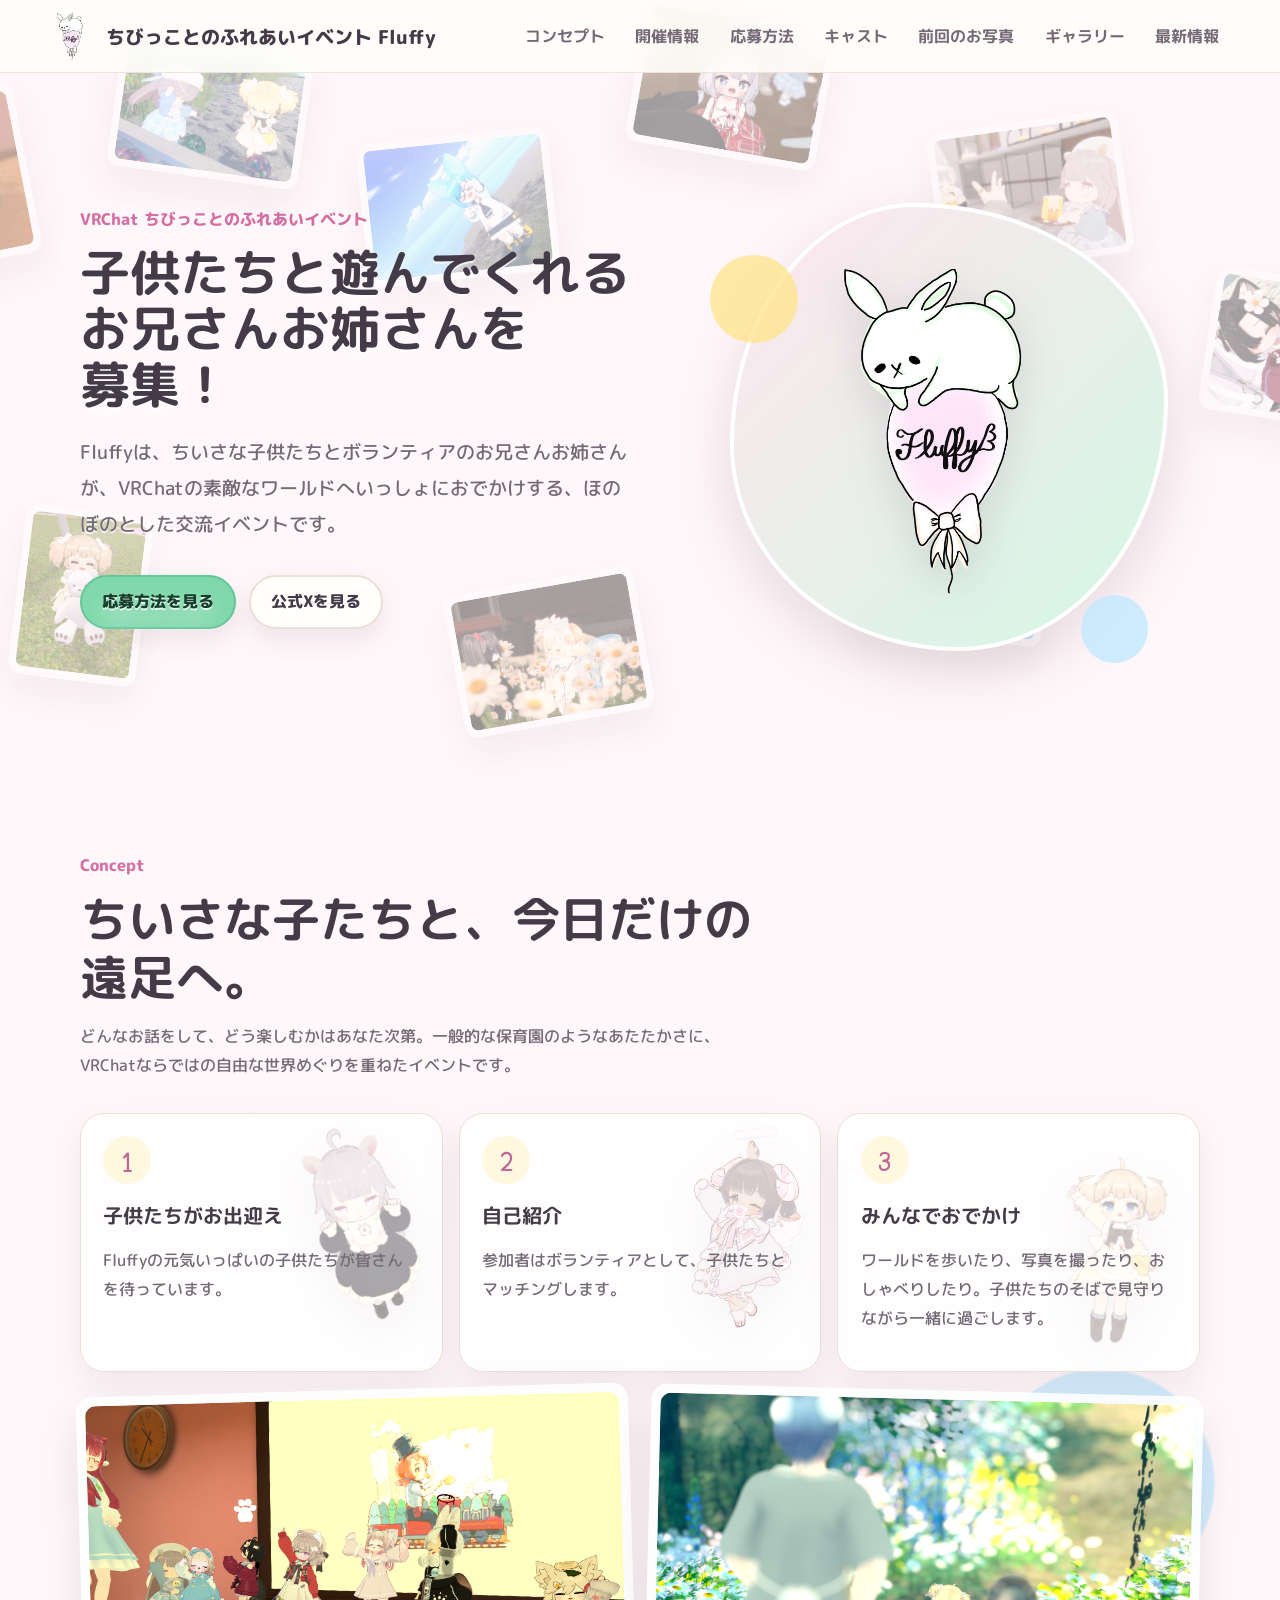
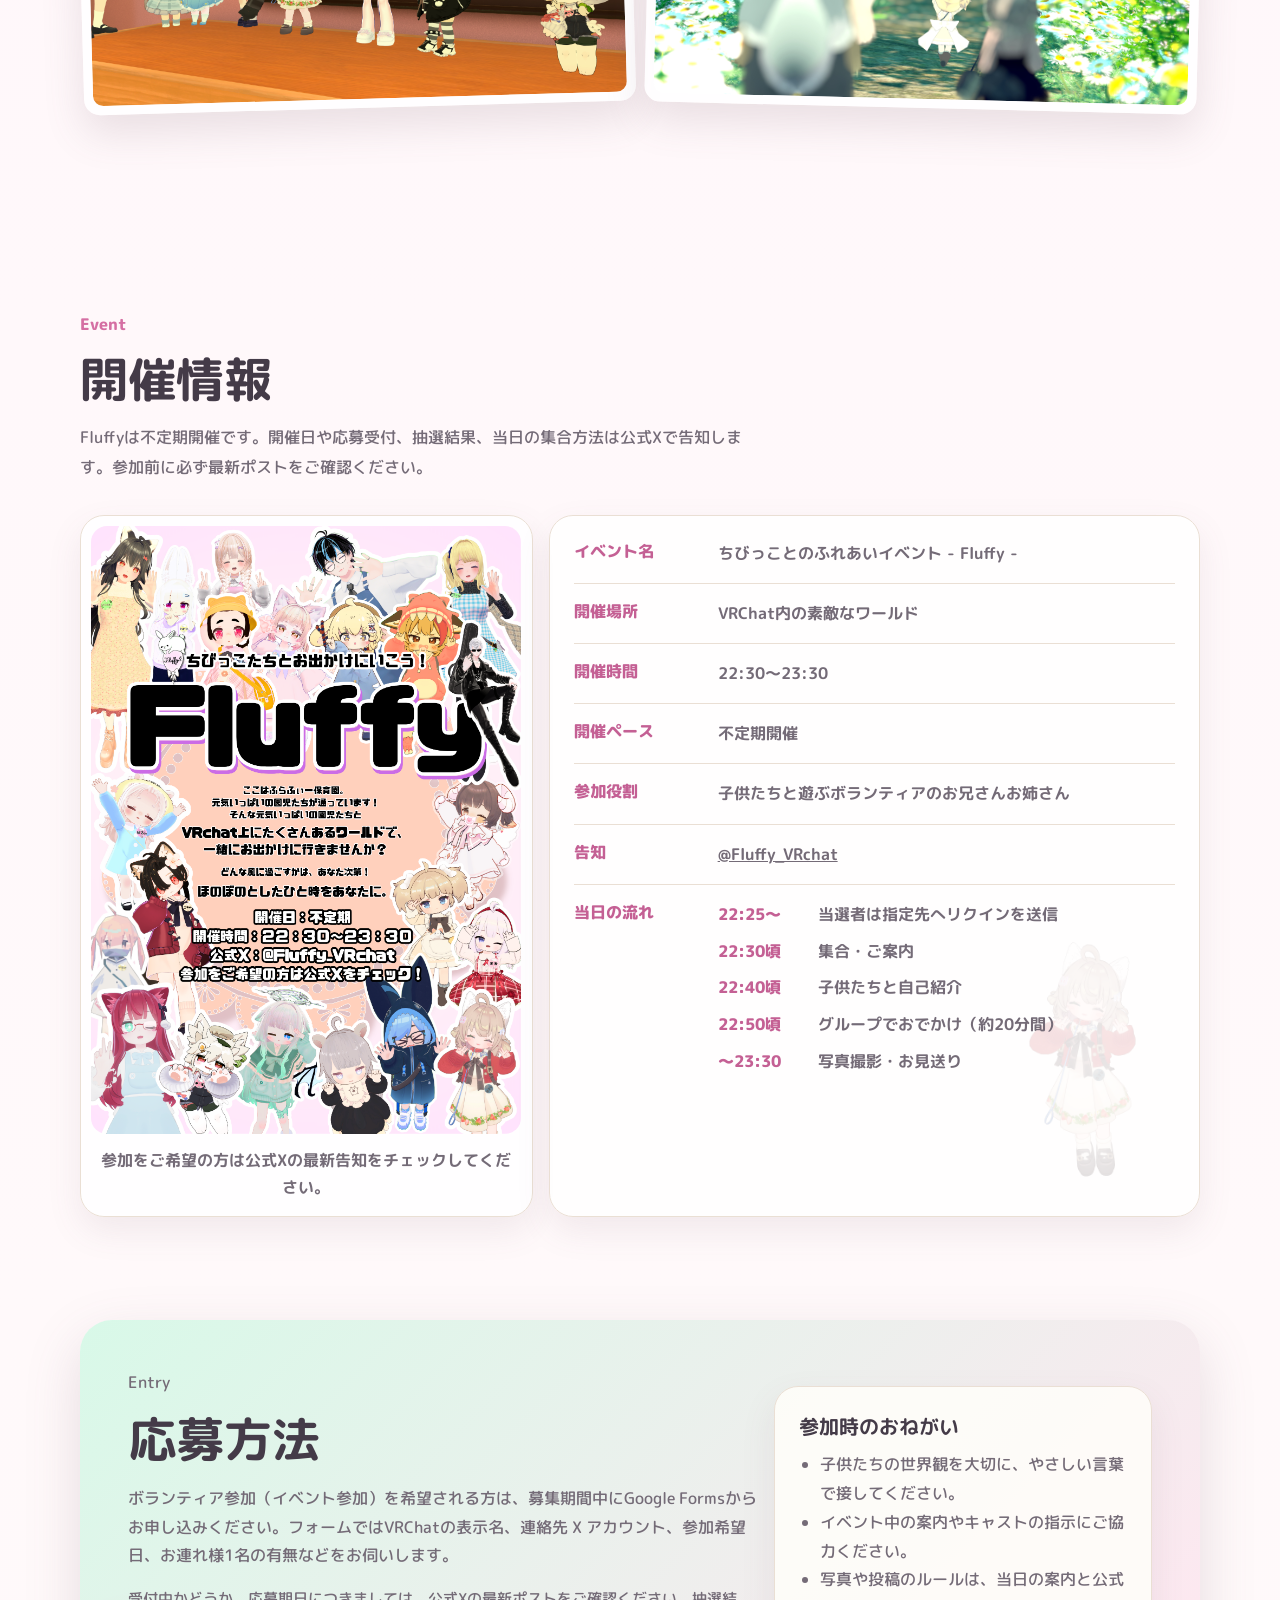
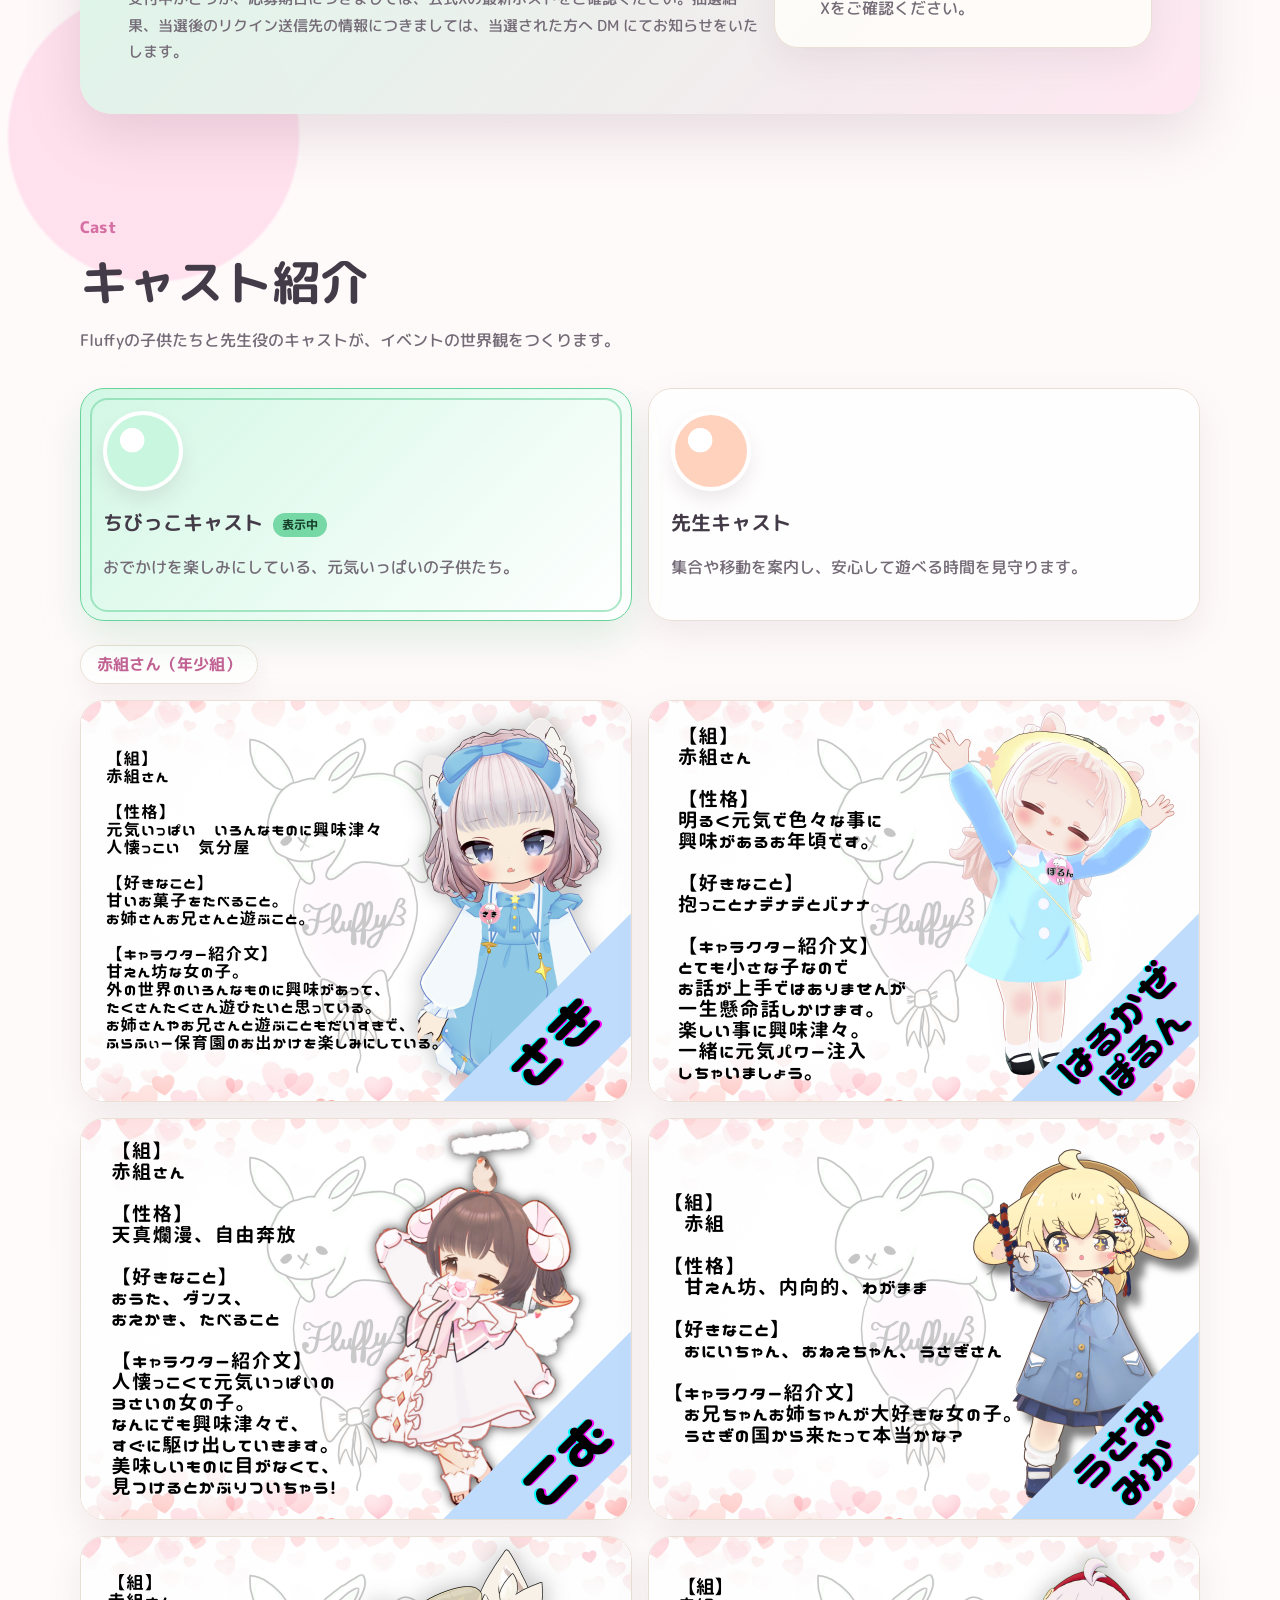
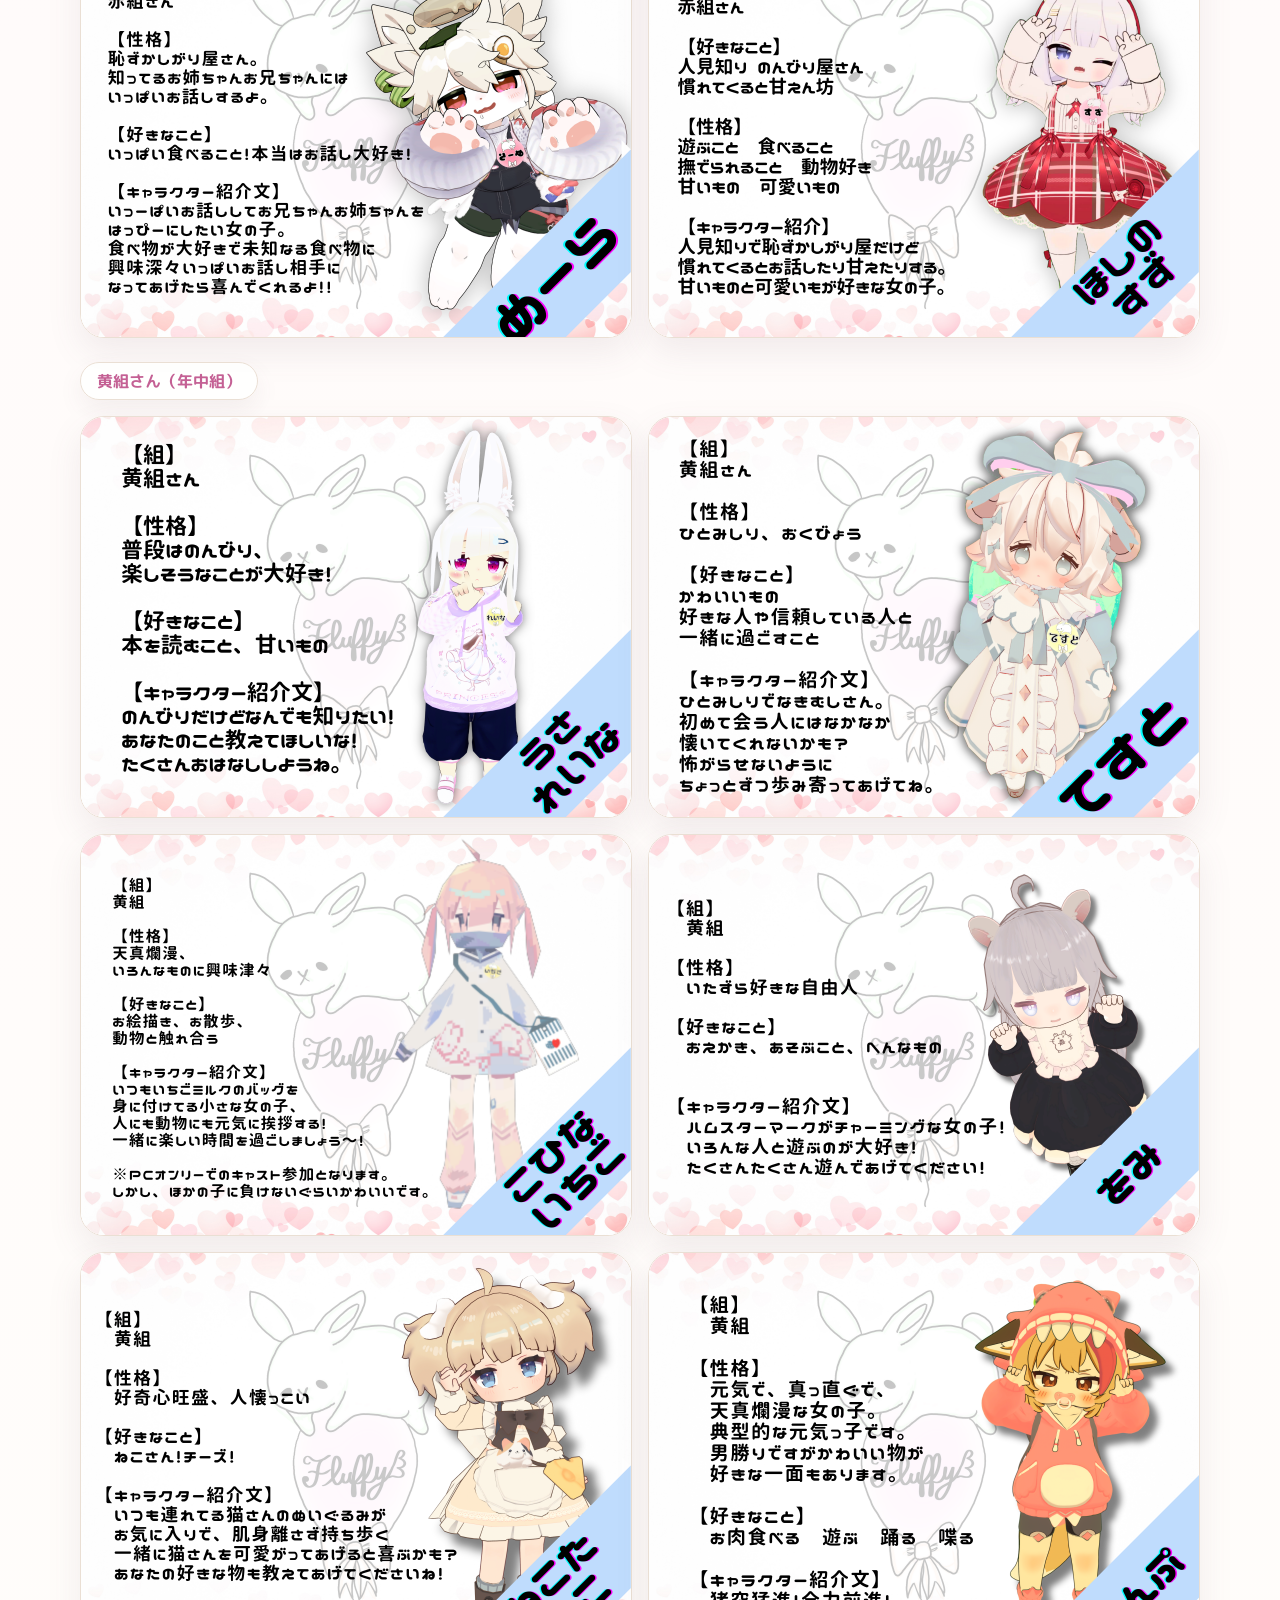
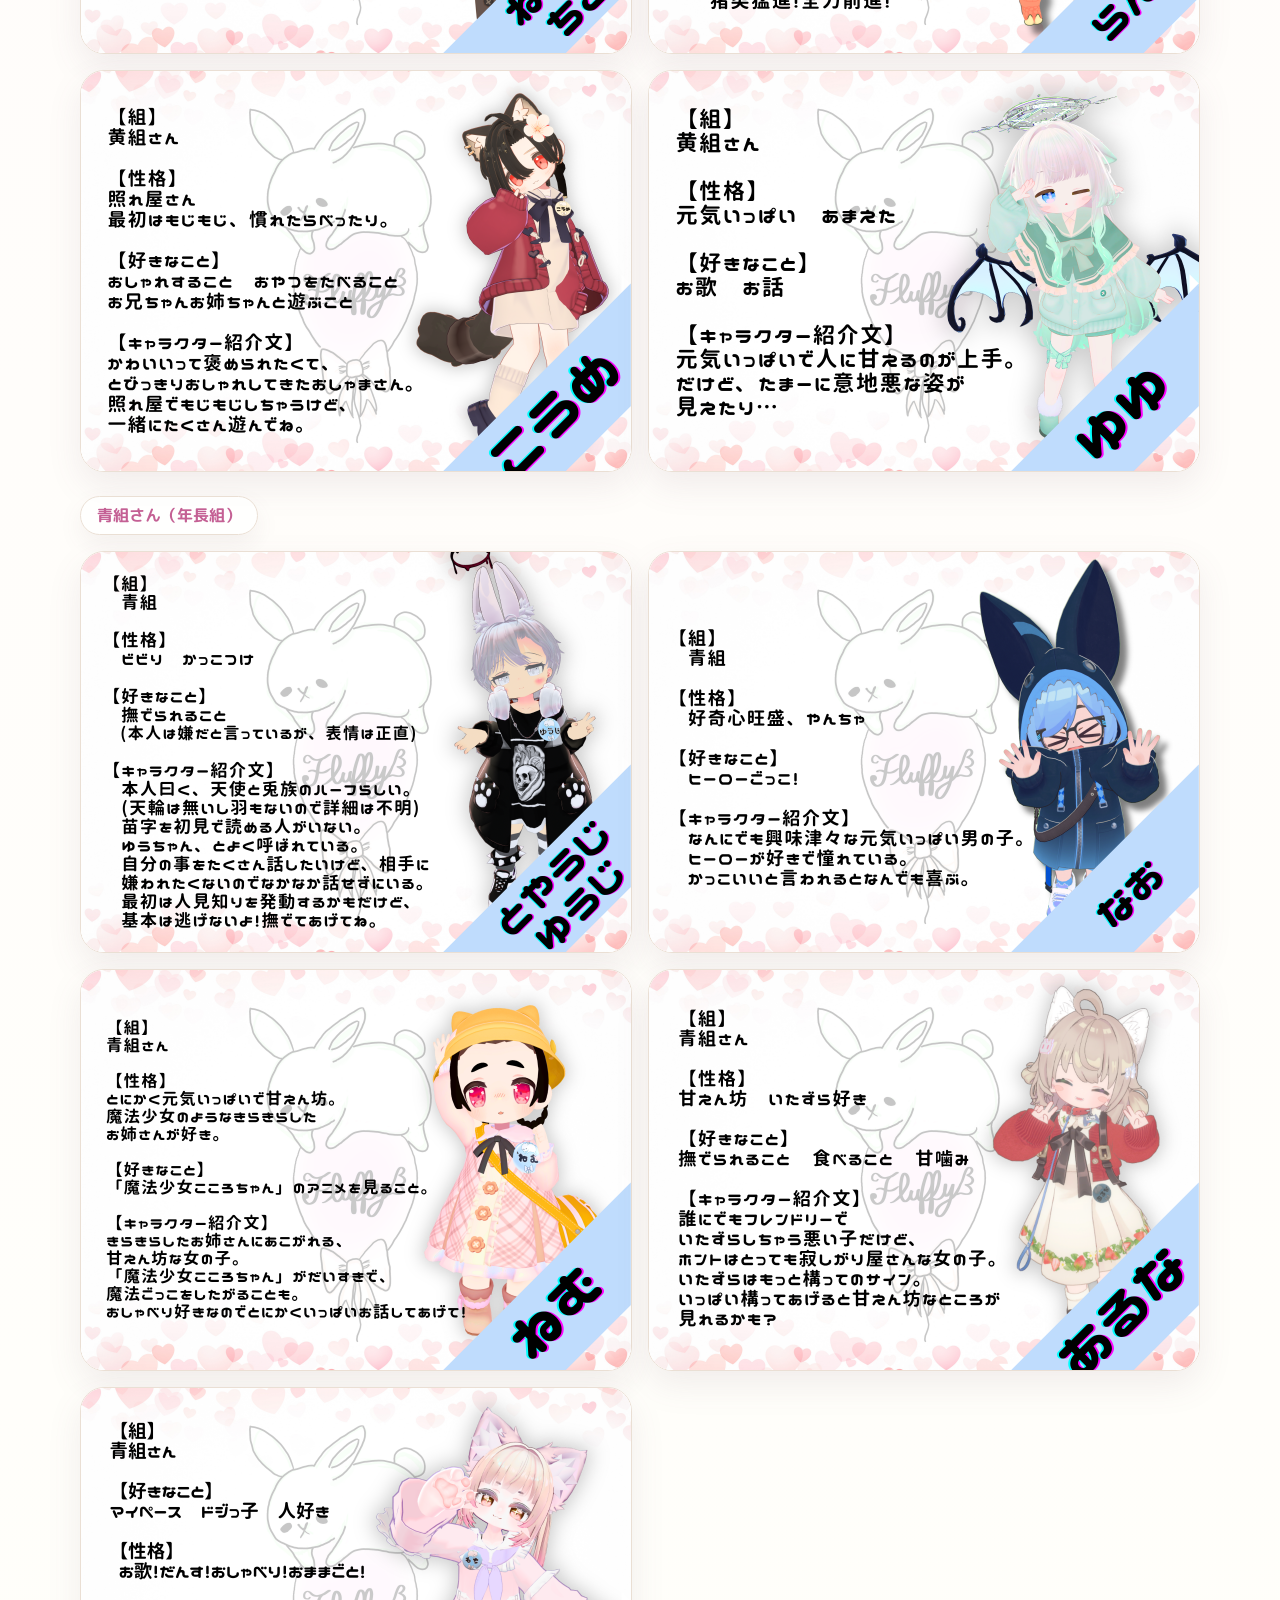
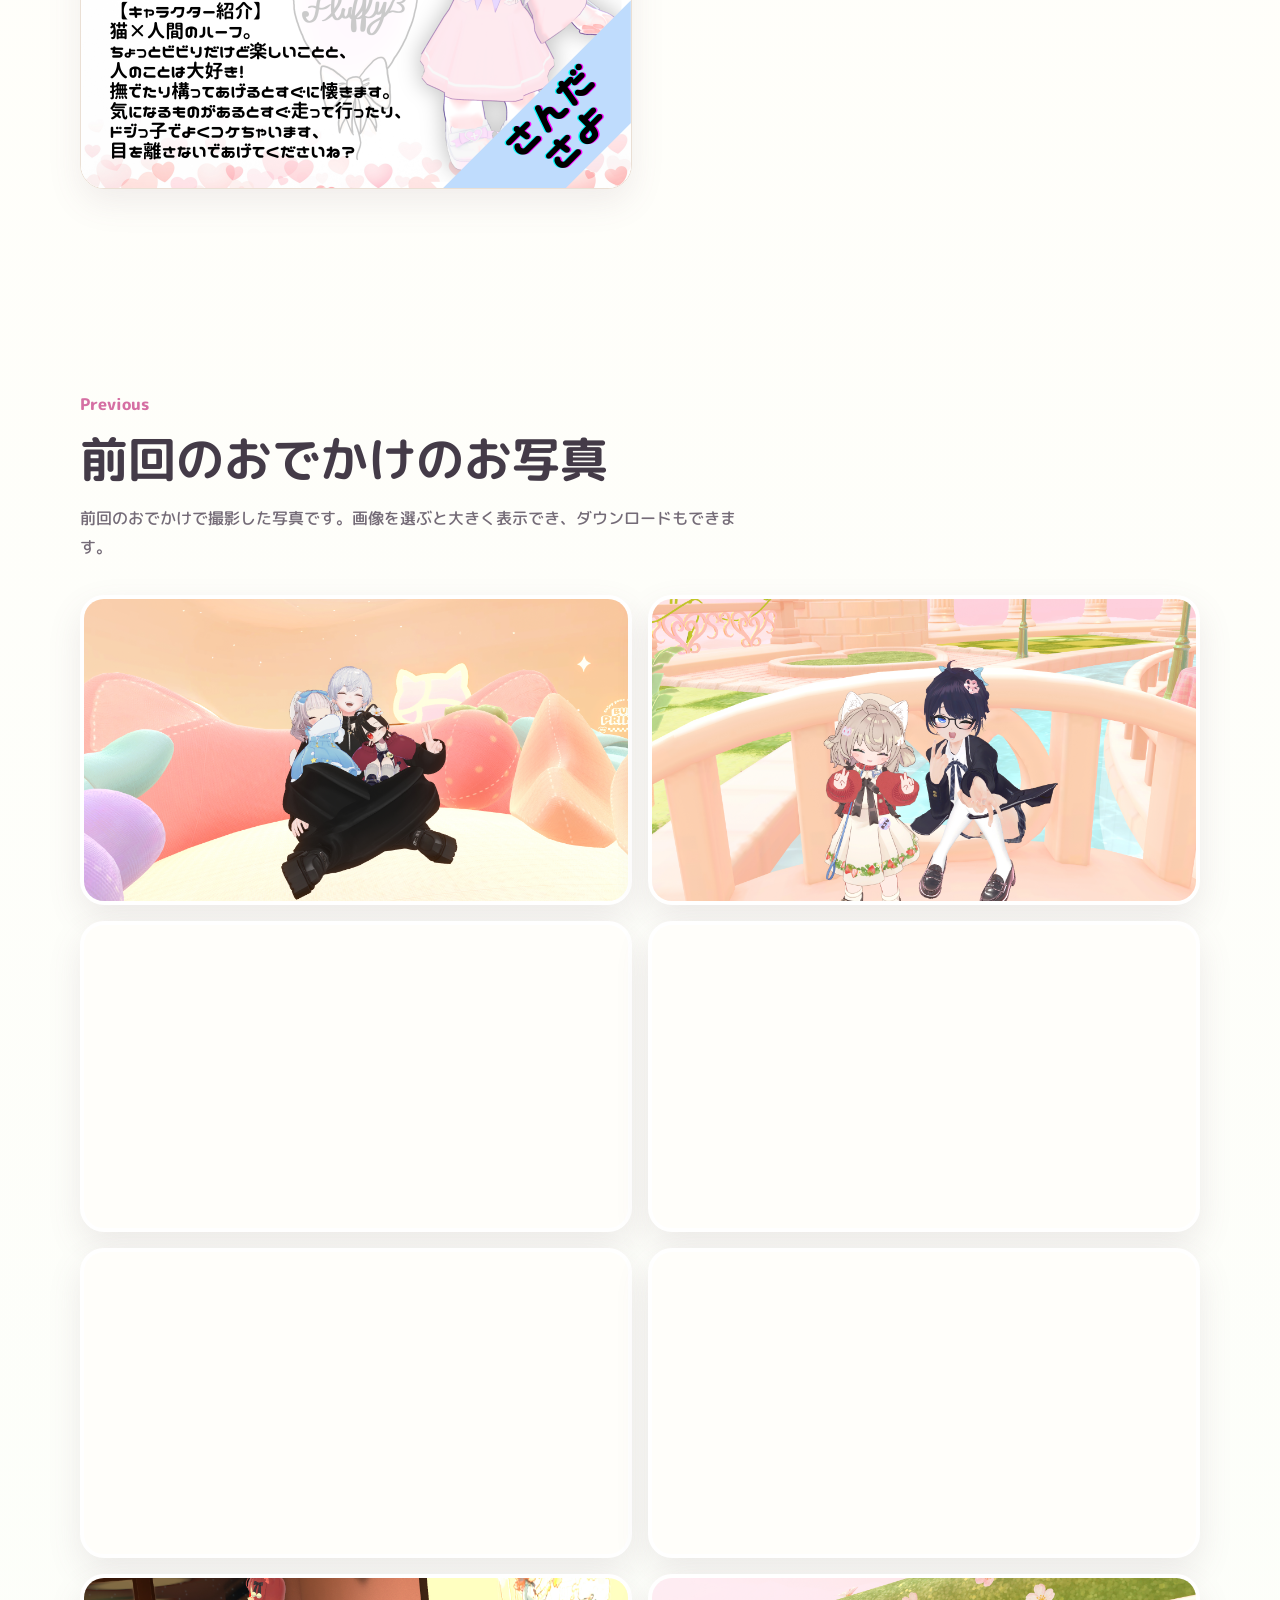
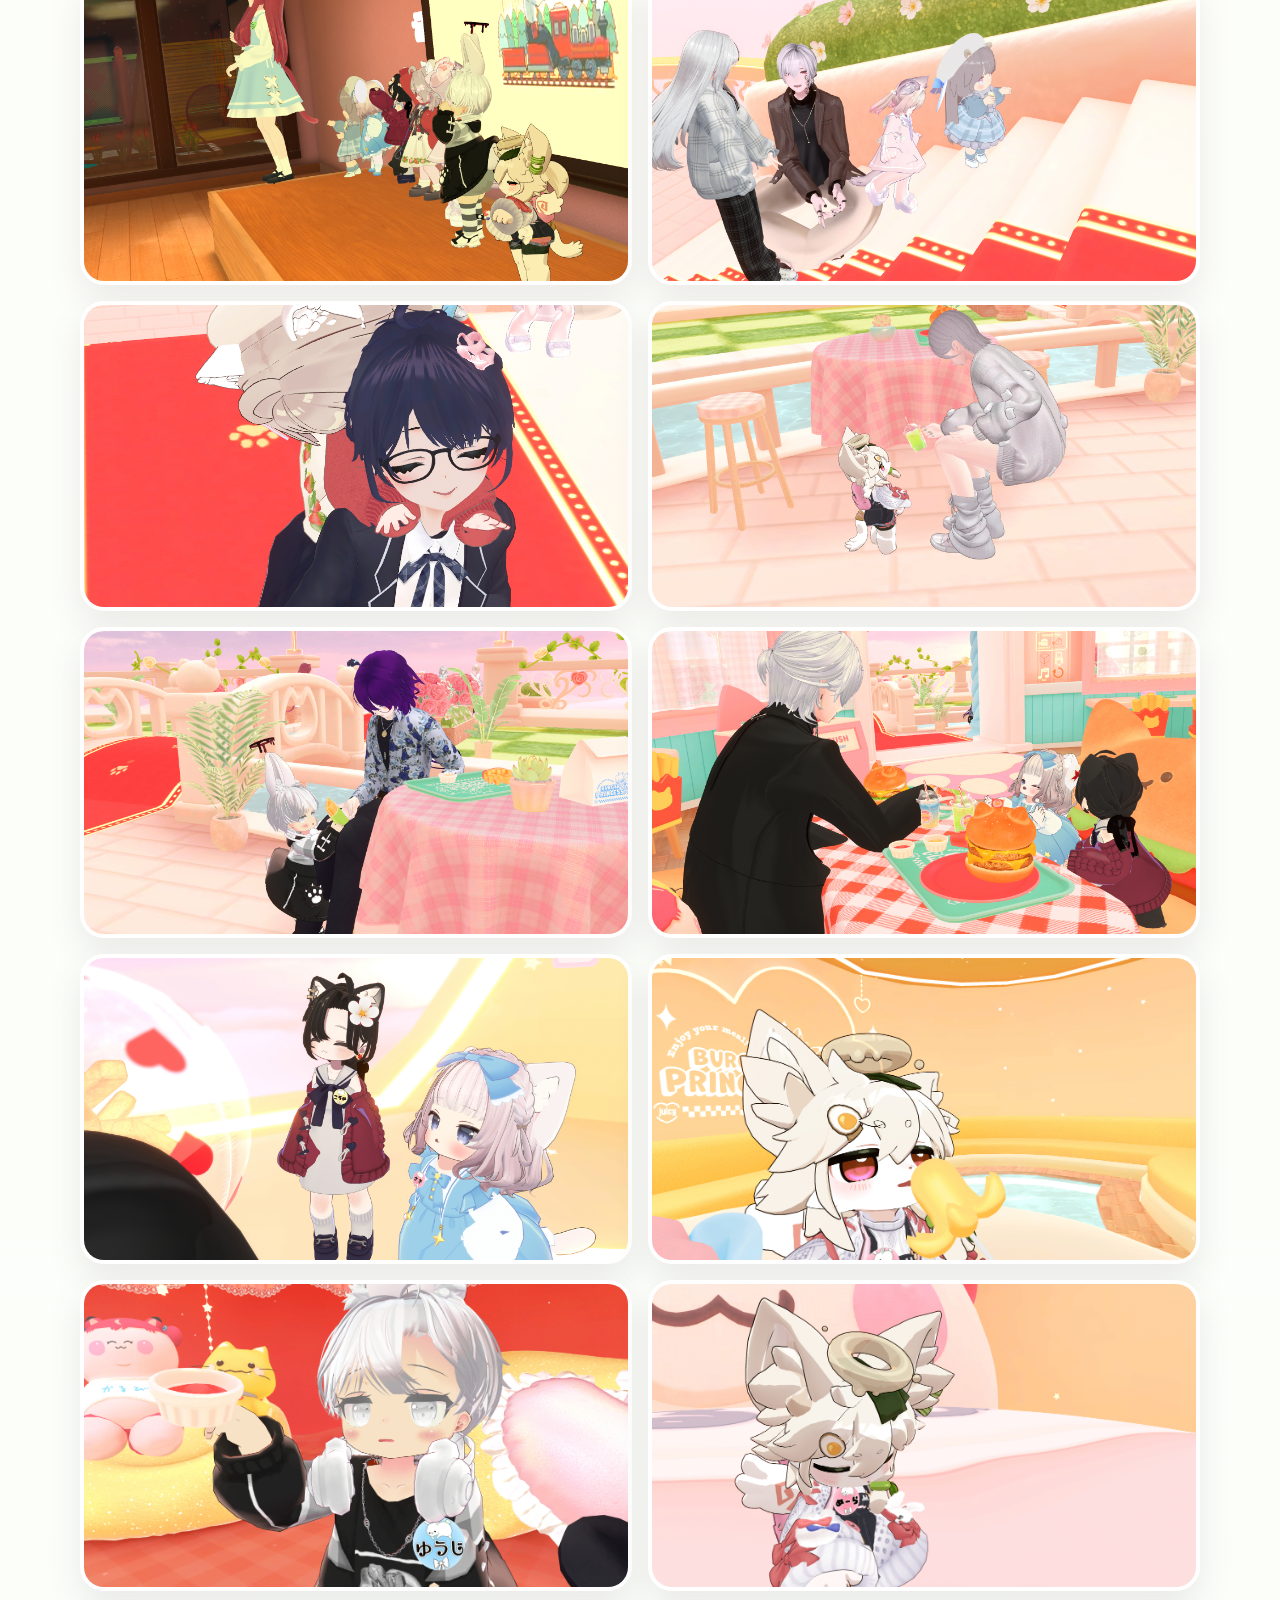
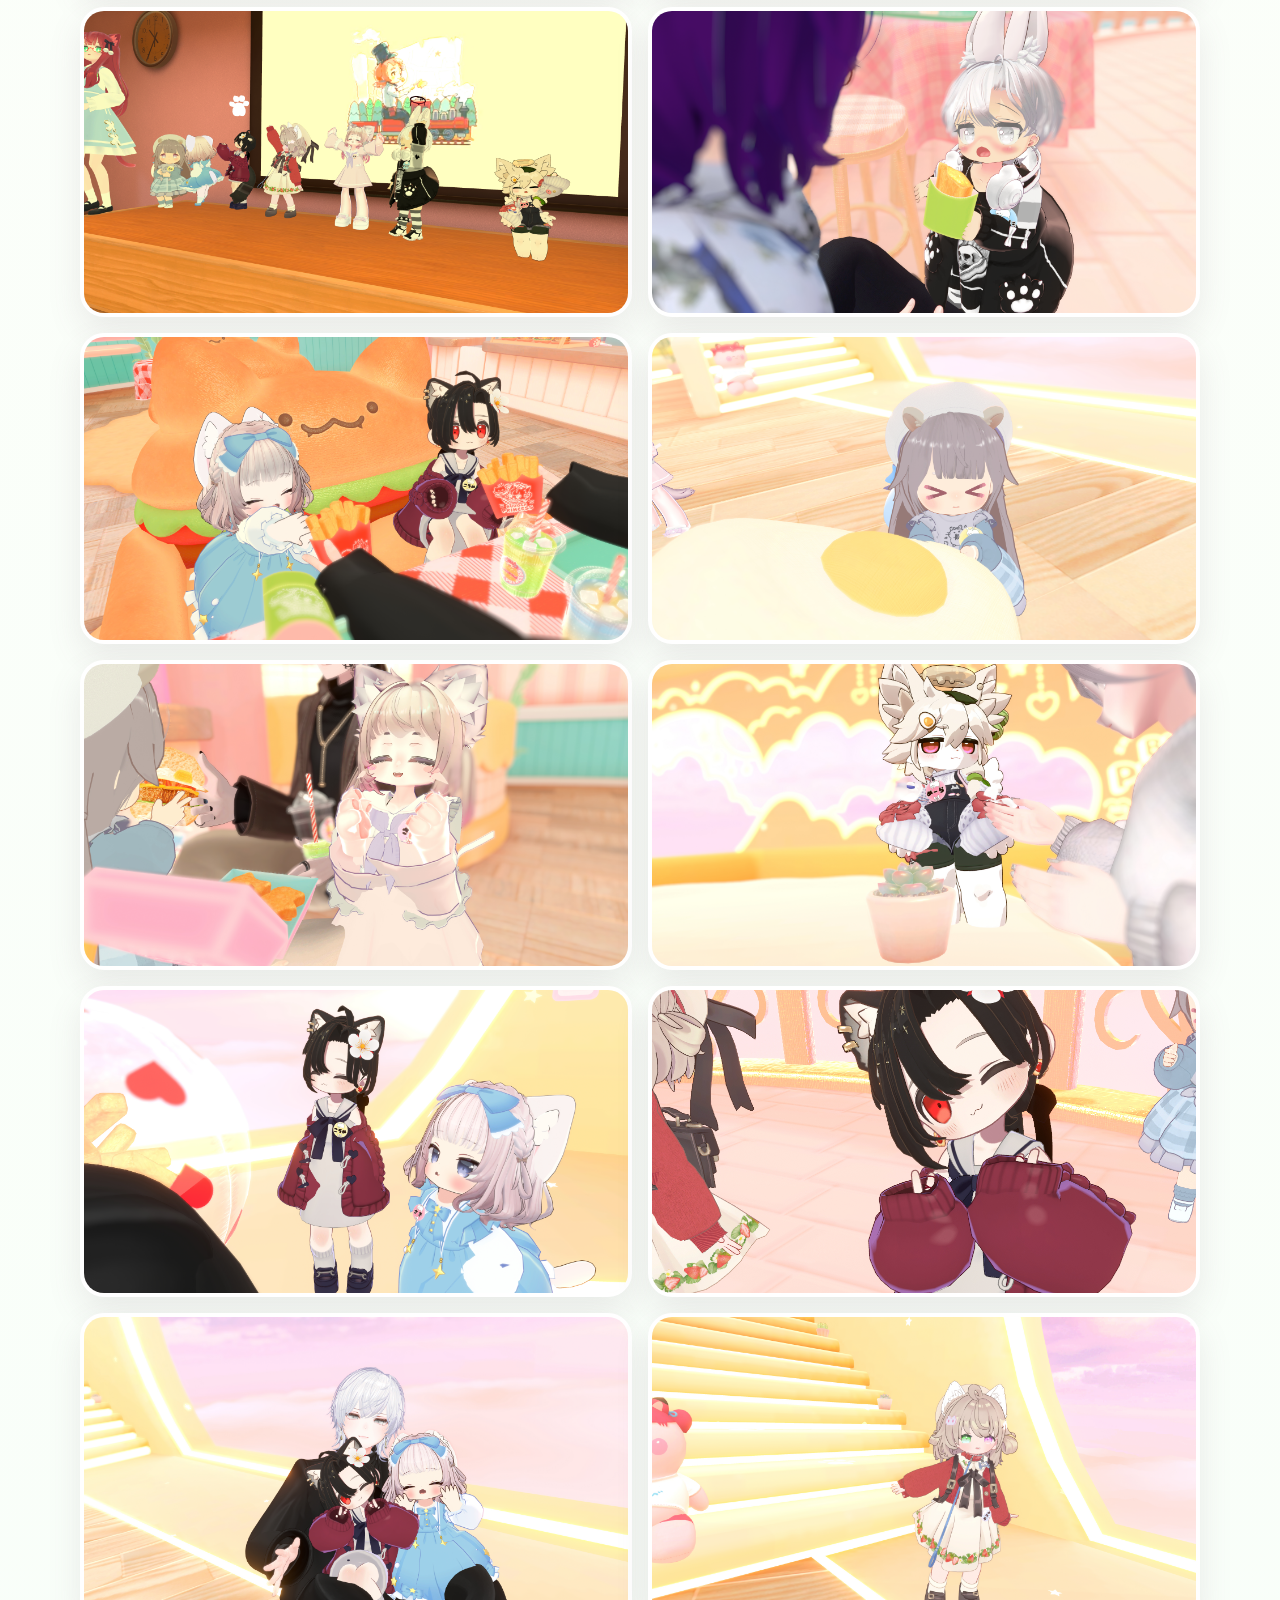
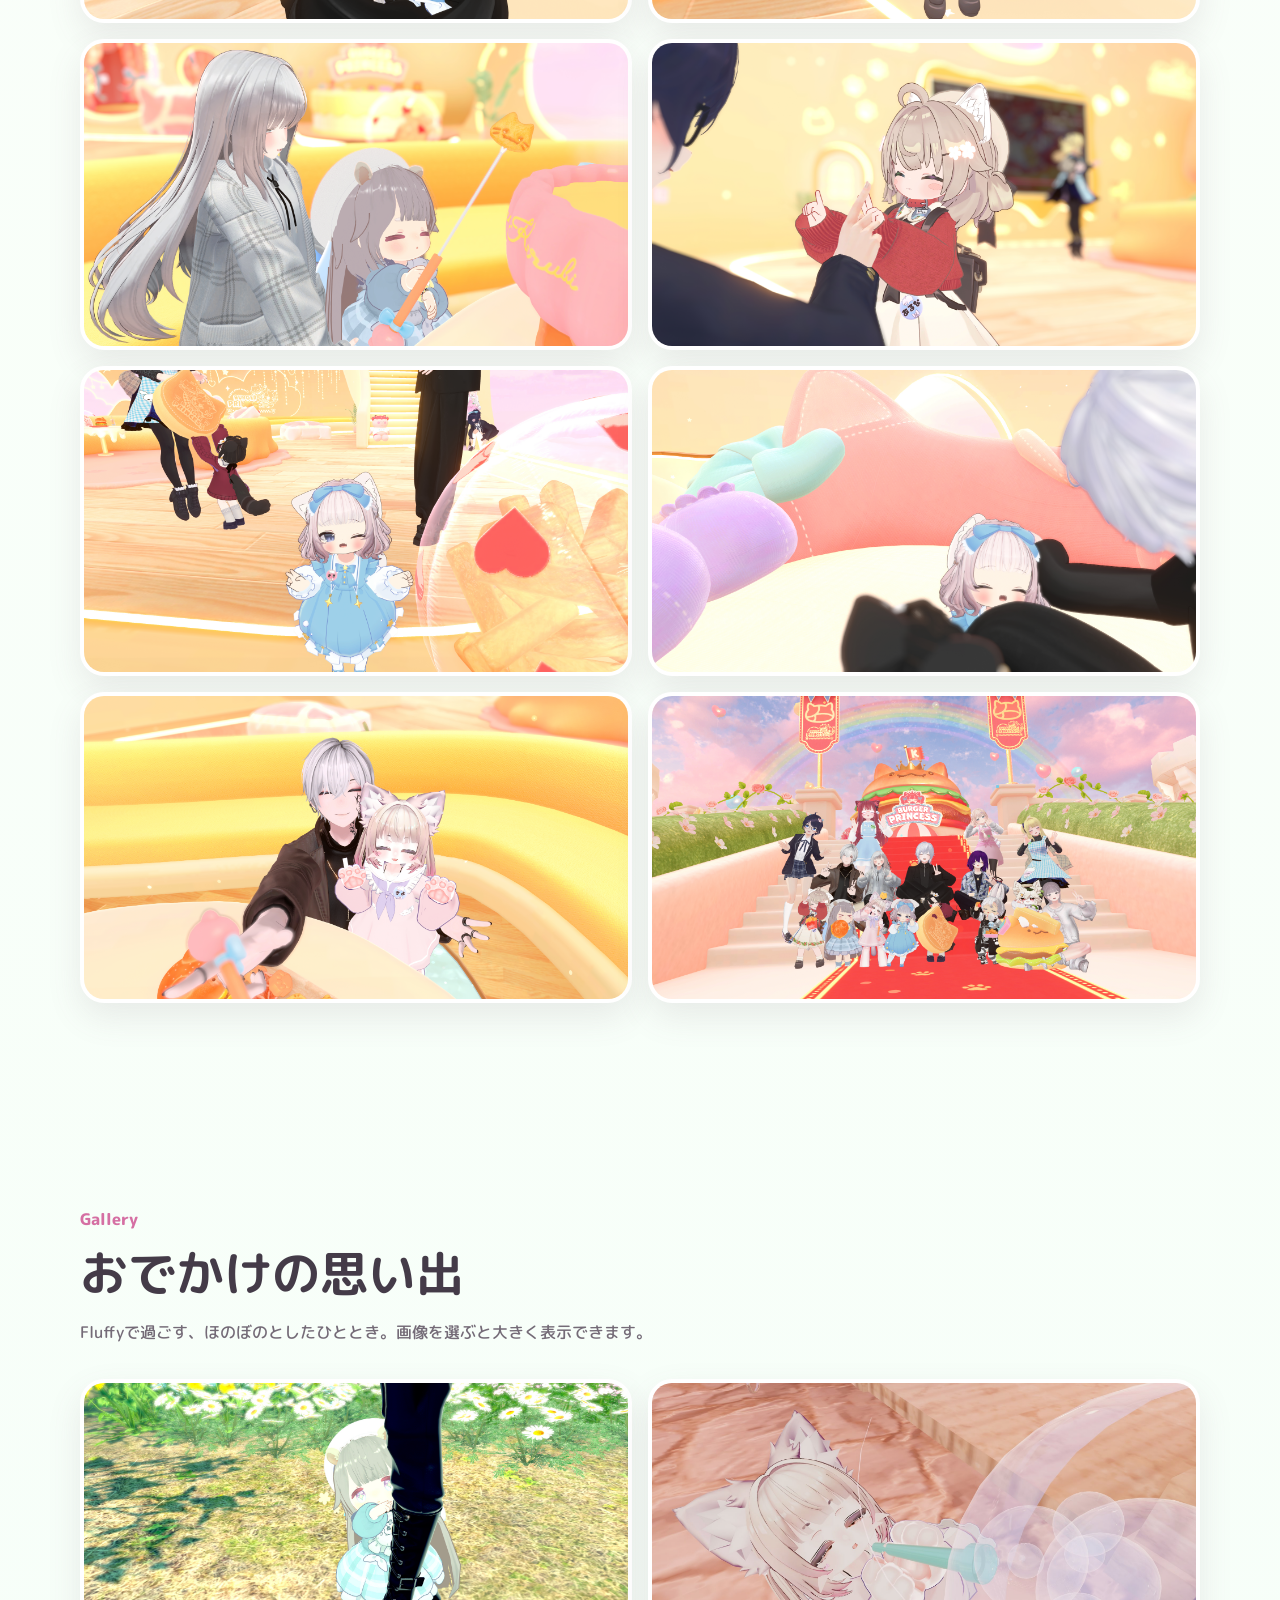
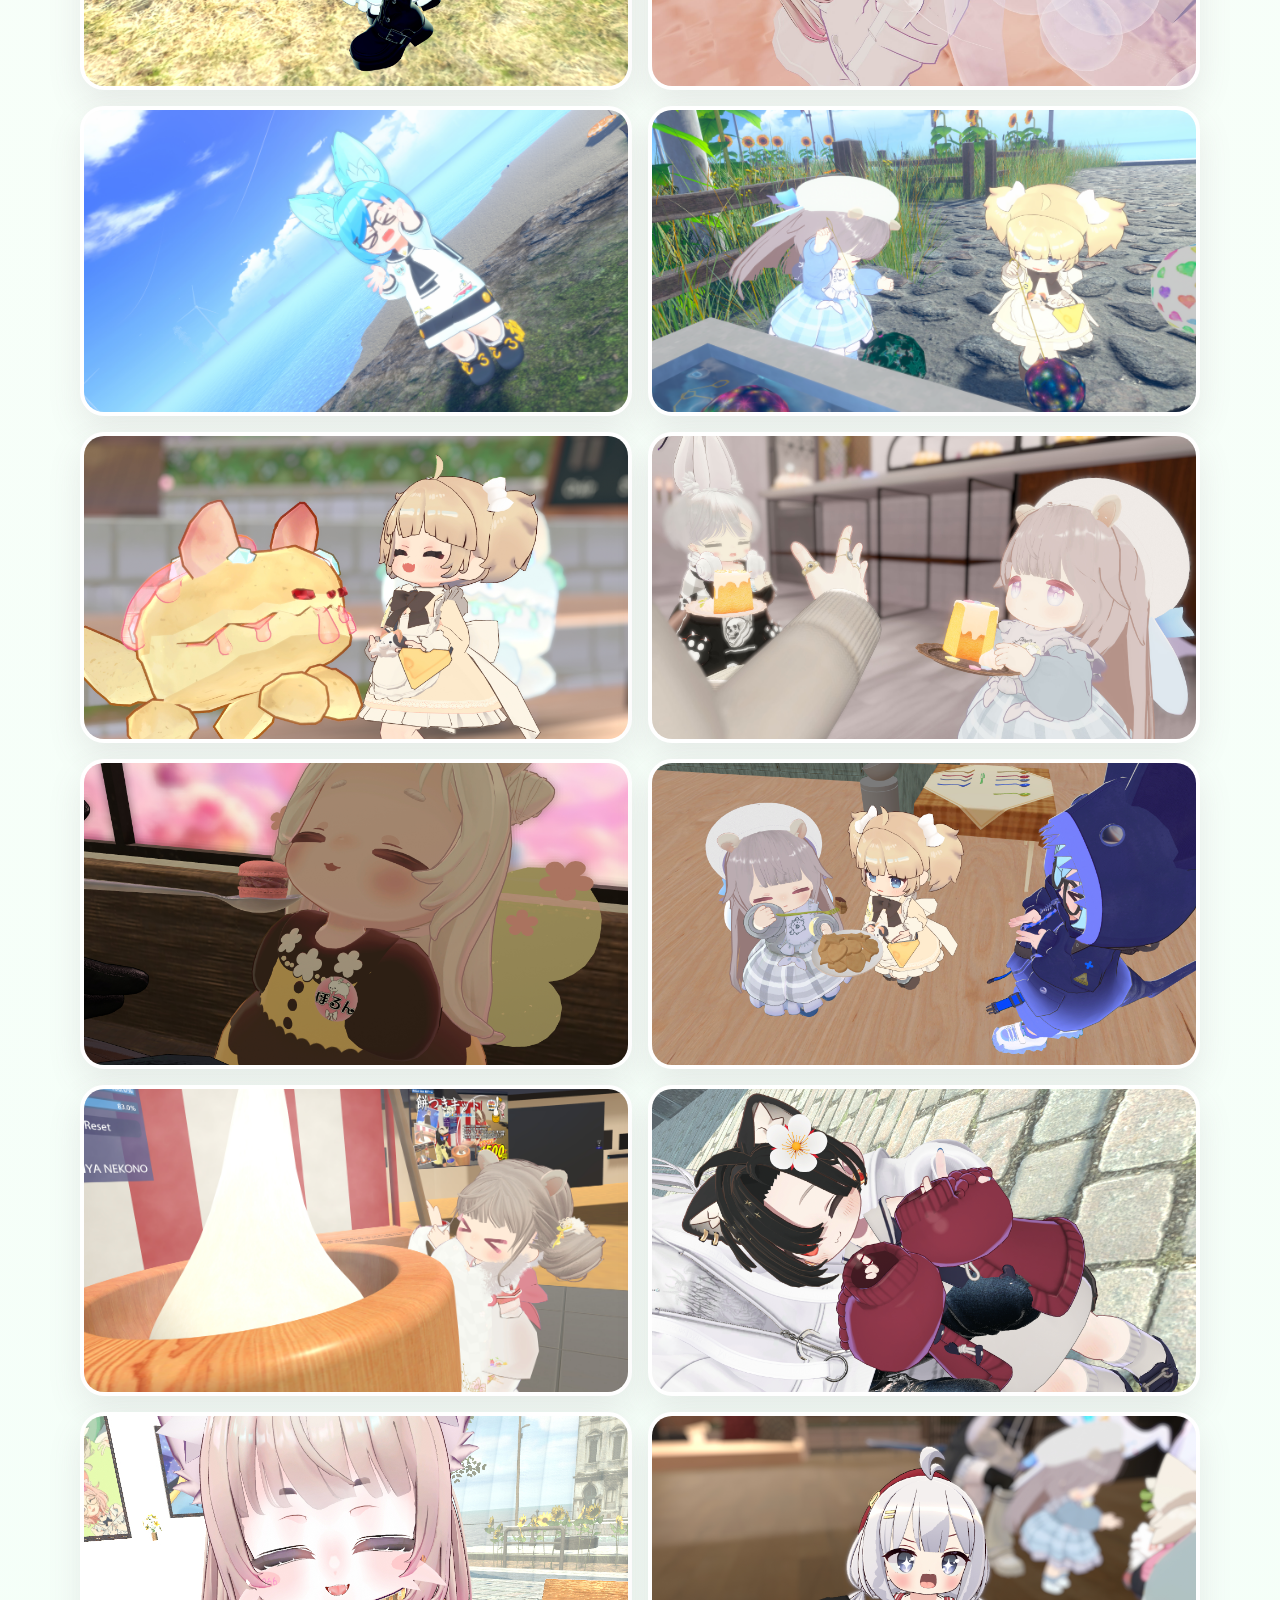
==== index.html @ 0f0763d7 "Add previous outing photo section" ====
<!doctype html>
<html lang="ja">
  <head>
    <meta charset="utf-8">
    <meta name="viewport" content="width=device-width, initial-scale=1">
    <meta name="description" content="VRChatイベント「ちびっことのふれあいイベント - Fluffy -」公式サイト。Fluffyで子供たちと遊んでくれるお兄さんお姉さんを募集しています。">
    <meta property="og:title" content="ちびっことのふれあいイベント Fluffy">
    <meta property="og:description" content="Fluffyで、子供たちと一緒におでかけを楽しむVRChatイベントです。">
    <meta property="og:type" content="website">
    <meta property="og:image" content="images/Fluffy_Logo.png">
    <title>ちびっことのふれあいイベント Fluffy</title>
    <link rel="preconnect" href="https://fonts.googleapis.com">
    <link rel="preconnect" href="https://fonts.gstatic.com" crossorigin>
    <link href="https://fonts.googleapis.com/css2?family=M+PLUS+Rounded+1c:wght@400;500;700;800&family=Yomogi&display=swap" rel="stylesheet">
    <link rel="stylesheet" href="data/styles.css?v=35">
  </head>
  <body>
    <div class="floating-bg" aria-hidden="true">
      <span></span>
      <span></span>
      <span></span>
      <span></span>
      <span></span>
      <span></span>
      <span></span>
      <span></span>
      <span></span>
      <span></span>
      <span></span>
      <span></span>
      <span></span>
      <span></span>
      <span></span>
      <span></span>
      <span></span>
      <span></span>
      <i></i>
      <i></i>
      <i></i>
      <i></i>
      <i></i>
      <i></i>
    </div>
    <header class="site-header">
      <a class="brand" href="#top" aria-label="Fluffy トップへ">
        <img src="images/Fluffy_Logo.png" alt="Fluffy ロゴ">
        <span>ちびっことのふれあいイベント Fluffy</span>
      </a>
      <button class="nav-toggle" type="button" aria-expanded="false" aria-controls="site-nav">
        <span></span>
        <span></span>
        <span></span>
      </button>
      <nav id="site-nav" class="site-nav" aria-label="サイト内メニュー">
        <a href="#concept">コンセプト</a>
        <a href="#event">開催情報</a>
        <a href="#entry">応募方法</a>
        <a href="#cast">キャスト</a>
        <a href="#previous">前回のお写真</a>
        <a href="#gallery">ギャラリー</a>
        <a href="#news">最新情報</a>
      </nav>
    </header>

    <main id="top">
      <section class="hero">
        <div class="hero-photo-scatter" aria-hidden="true"></div>
        <div class="hero-copy">
          <p class="eyebrow">VRChat ちびっことのふれあいイベント</p>
          <h1>
            <span>子供たちと遊んでくれる</span>
            <span>お兄さんお姉さんを</span>
            <span>募集！</span>
          </h1>
          <p class="lead">Fluffyは、ちいさな子供たちとボランティアのお兄さんお姉さんが、VRChatの素敵なワールドへいっしょにおでかけする、ほのぼのとした交流イベントです。</p>
          <div class="hero-actions">
            <a class="button primary" href="#entry">応募方法を見る</a>
            <a class="button secondary" href="https://x.com/Fluffy_VRchat" target="_blank" rel="noopener">公式Xを見る</a>
          </div>
        </div>
        <div class="hero-visual" aria-label="Fluffyのイメージ">
          <div class="logo-stage">
            <img src="images/Fluffy_Logo.png" alt="Fluffy">
          </div>
        </div>
      </section>

      <section id="concept" class="section concept-section">
        <div class="section-heading">
          <p class="eyebrow">Concept</p>
          <h2>ちいさな子たちと、今日だけの遠足へ。</h2>
          <p>どんなお話をして、どう楽しむかはあなた次第。一般的な保育園のようなあたたかさに、VRChatならではの自由な世界めぐりを重ねたイベントです。</p>
        </div>
        <div class="concept-grid">
          <article>
            <img class="concept-card-splash concept-card-splash-left" src="images/misc/omi.png" alt="" loading="lazy">
            <span class="icon">1</span>
            <h3>子供たちがお出迎え</h3>
            <p>Fluffyの元気いっぱいの子供たちが皆さんを待っています。</p>
          </article>
          <article>
            <img class="concept-card-splash concept-card-splash-center" src="images/misc/komu.png" alt="" loading="lazy">
            <span class="icon">2</span>
            <h3>自己紹介</h3>
            <p>参加者はボランティアとして、子供たちとマッチングします。</p>
          </article>
          <article>
            <img class="concept-card-splash concept-card-splash-right" src="images/misc/chico.png" alt="" loading="lazy">
            <span class="icon">3</span>
            <h3>みんなでおでかけ</h3>
            <p>ワールドを歩いたり、写真を撮ったり、おしゃべりしたり。子供たちのそばで見守りながら一緒に過ごします。</p>
          </article>
        </div>
        <div class="concept-photo-grid">
          <figure class="concept-photo concept-photo-welcome">
            <img src="images/misc/odemukae.jpg" alt="子供たちがお出迎えしているイメージ" loading="lazy">
          </figure>
          <figure class="concept-photo concept-photo-outing">
            <img src="images/misc/odekake2.jpg" alt="みんなでおでかけしているイメージ" loading="lazy">
          </figure>
        </div>
      </section>

      <section id="event" class="section event-section">
        <div class="section-heading">
          <p class="eyebrow">Event</p>
          <h2>開催情報</h2>
          <p>Fluffyは不定期開催です。開催日や応募受付、抽選結果、当日の集合方法は公式Xで告知します。参加前に必ず最新ポストをご確認ください。</p>
        </div>
        <div class="event-layout">
          <figure class="event-poster">
            <img src="images/Fluffy_Poster.png" alt="ちびっこたちとお出かけにいこう！Fluffy イベント紹介ポスター" loading="lazy">
            <figcaption>参加をご希望の方は公式Xの最新告知をチェックしてください。</figcaption>
          </figure>
          <div class="info-panel">
            <dl>
              <div>
                <dt>イベント名</dt>
                <dd>ちびっことのふれあいイベント - Fluffy -</dd>
              </div>
              <div>
                <dt>開催場所</dt>
                <dd>VRChat内の素敵なワールド</dd>
              </div>
              <div>
                <dt>開催時間</dt>
                <dd>22:30〜23:30</dd>
              </div>
              <div>
                <dt>開催ペース</dt>
                <dd>不定期開催</dd>
              </div>
              <div>
                <dt>参加役割</dt>
                <dd>子供たちと遊ぶボランティアのお兄さんお姉さん</dd>
              </div>
              <div>
                <dt>告知</dt>
                <dd><a href="https://x.com/Fluffy_VRchat" target="_blank" rel="noopener">@Fluffy_VRchat</a></dd>
              </div>
              <div class="event-flow-item">
                <dt>当日の流れ</dt>
                <dd>
                  <ol class="event-flow-list">
                    <li><span>22:25～</span>当選者は指定先へリクインを送信</li>
                    <li><span>22:30頃</span>集合・ご案内</li>
                    <li><span>22:40頃</span>子供たちと自己紹介</li>
                    <li><span>22:50頃</span>グループでおでかけ（約20分間）</li>
                    <li><span>～23:30</span>写真撮影・お見送り</li>
                  </ol>
                </dd>
              </div>
            </dl>
          </div>
          <img class="event-character" src="images/misc/sakuya.png" alt="" loading="lazy">
        </div>
      </section>

      <section id="entry" class="section entry-section">
        <div class="entry-copy">
          <p class="eyebrow">Entry</p>
          <h2>応募方法</h2>
          <p>ボランティア参加（イベント参加）を希望される方は、募集期間中にGoogle Formsからお申し込みください。フォームではVRChatの表示名、連絡先 X アカウント、参加希望日、お連れ様1名の有無などをお伺いします。</p>
          <p class="form-note">受付中かどうか、応募期日につきましては、公式Xの最新ポストをご確認ください。抽選結果、当選後のリクイン送信先の情報につきましては、当選された方へ DM にてお知らせをいたします。</p>
        </div>
        <div class="promise-list">
          <h3>参加時のおねがい</h3>
          <ul>
            <li>子供たちの世界観を大切に、やさしい言葉で接してください。</li>
            <li>イベント中の案内やキャストの指示にご協力ください。</li>
            <li>写真や投稿のルールは、当日の案内と公式Xをご確認ください。</li>
          </ul>
        </div>
      </section>

      <section id="cast" class="section cast-section">
        <div class="section-heading">
          <p class="eyebrow">Cast</p>
          <h2>キャスト紹介</h2>
          <p>Fluffyの子供たちと先生役のキャストが、イベントの世界観をつくります。</p>
        </div>
        <div class="cast-grid" role="tablist" aria-label="キャスト種別">
          <button class="cast-switch-card is-active" type="button" role="tab" aria-selected="true" aria-controls="child-cast-panel" data-cast-panel="child">
            <div class="avatar avatar-mint"></div>
            <h3>ちびっこキャスト</h3>
            <p>おでかけを楽しみにしている、元気いっぱいの子供たち。</p>
          </button>
          <button class="cast-switch-card" type="button" role="tab" aria-selected="false" aria-controls="teacher-cast-panel" data-cast-panel="teacher">
            <div class="avatar avatar-peach"></div>
            <h3>先生キャスト</h3>
            <p>集合や移動を案内し、安心して遊べる時間を見守ります。</p>
          </button>
        </div>
        <div class="cast-panel is-active" id="child-cast-panel" role="tabpanel">
          <div class="cast-generation">
            <h3>赤組さん（年少組）</h3>
            <div class="cast-profile-grid" aria-label="赤組さん（年少組）ちびっこキャスト一覧">
              <figure class="cast-profile-card">
                <img src="images/cast/11_1_さき.png" alt="さきのキャラクター紹介" loading="lazy">
                <figcaption>さき</figcaption>
              </figure>
              <figure class="cast-profile-card">
                <img src="images/cast/12_1_はるかぜぽるん.png" alt="はるかぜぽるんのキャラクター紹介" loading="lazy">
                <figcaption>はるかぜぽるん</figcaption>
              </figure>
              <figure class="cast-profile-card">
                <img src="images/cast/14_1_こむ.png" alt="こむのキャラクター紹介" loading="lazy">
                <figcaption>こむ</figcaption>
              </figure>
              <figure class="cast-profile-card">
                <img src="images/cast/24_1_うさみみか.png" alt="うさみみかのキャラクター紹介" loading="lazy">
                <figcaption>うさみみか</figcaption>
              </figure>
              <figure class="cast-profile-card">
                <img src="images/cast/33_1_めーら.png" alt="めーらのキャラクター紹介" loading="lazy">
                <figcaption>めーら</figcaption>
              </figure>
              <figure class="cast-profile-card">
                <img src="images/cast/36_1_ほしのすず.png" alt="ほしのすずのキャラクター紹介" loading="lazy">
                <figcaption>ほしのすず</figcaption>
              </figure>
            </div>
          </div>
          <div class="cast-generation">
            <h3>黄組さん（年中組）</h3>
            <div class="cast-profile-grid" aria-label="黄組さん（年中組）ちびっこキャスト一覧">
              <figure class="cast-profile-card">
                <img src="images/cast/13_2_うされいな.png" alt="うされいなのキャラクター紹介" loading="lazy">
                <figcaption>うされいな</figcaption>
              </figure>
              <figure class="cast-profile-card">
                <img src="images/cast/16_2_てすと.png" alt="てすとのキャラクター紹介" loading="lazy">
                <figcaption>てすと</figcaption>
              </figure>
              <figure class="cast-profile-card">
                <img src="images/cast/17_2_こひないちご.png" alt="こひないちごのキャラクター紹介" loading="lazy">
                <figcaption>こひないちご</figcaption>
              </figure>
              <figure class="cast-profile-card">
                <img src="images/cast/18_2_をみ.png" alt="をみのキャラクター紹介" loading="lazy">
                <figcaption>をみ</figcaption>
              </figure>
              <figure class="cast-profile-card">
                <img src="images/cast/21_2_ねこたちこ.png" alt="ねこたちこのキャラクター紹介" loading="lazy">
                <figcaption>ねこたちこ</figcaption>
              </figure>
              <figure class="cast-profile-card">
                <img src="images/cast/22_2_らんぷ.png" alt="らんぷのキャラクター紹介" loading="lazy">
                <figcaption>らんぷ</figcaption>
              </figure>
              <figure class="cast-profile-card">
                <img src="images/cast/34_2_こうめ.png" alt="こうめのキャラクター紹介" loading="lazy">
                <figcaption>こうめ</figcaption>
              </figure>
              <figure class="cast-profile-card">
                <img src="images/cast/35_2_ゆゆ.png" alt="ゆゆのキャラクター紹介" loading="lazy">
                <figcaption>ゆゆ</figcaption>
              </figure>
            </div>
          </div>
          <div class="cast-generation">
            <h3>青組さん（年長組）</h3>
            <div class="cast-profile-grid" aria-label="青組さん（年長組）ちびっこキャスト一覧">
              <figure class="cast-profile-card">
                <img src="images/cast/15_3_とやうじゆうじ.png" alt="とやうじゆうじのキャラクター紹介" loading="lazy">
                <figcaption>とやうじゆうじ</figcaption>
              </figure>
              <figure class="cast-profile-card">
                <img src="images/cast/23_3_なお.png" alt="なおのキャラクター紹介" loading="lazy">
                <figcaption>なお</figcaption>
              </figure>
              <figure class="cast-profile-card">
                <img src="images/cast/31_3_ねむ.png" alt="ねむのキャラクター紹介" loading="lazy">
                <figcaption>ねむ</figcaption>
              </figure>
              <figure class="cast-profile-card">
                <img src="images/cast/32_3_あるな.png" alt="あるなのキャラクター紹介" loading="lazy">
                <figcaption>あるな</figcaption>
              </figure>
              <figure class="cast-profile-card">
                <img src="images/cast/37_3_さんださよ.png" alt="さんださよのキャラクター紹介" loading="lazy">
                <figcaption>さんださよ</figcaption>
              </figure>
            </div>
          </div>
        </div>
        <div class="cast-panel" id="teacher-cast-panel" role="tabpanel" hidden>
          <div class="cast-generation">
            <h3>先生キャスト</h3>
            <div class="cast-profile-grid" aria-label="先生キャスト一覧">
              <figure class="cast-profile-card">
                <img src="images/cast/01_0_さくやせんせい.png" alt="さくやせんせいのキャラクター紹介" loading="lazy">
                <figcaption>さくやせんせい</figcaption>
              </figure>
              <figure class="cast-profile-card">
                <img src="images/cast/02_0_たけちゃんせんせい.png" alt="たけちゃんせんせいのキャラクター紹介" loading="lazy">
                <figcaption>たけちゃんせんせい</figcaption>
              </figure>
              <figure class="cast-profile-card">
                <img src="images/cast/03_0_なっしーせんせい.png" alt="なっしーせんせいのキャラクター紹介" loading="lazy">
                <figcaption>なっしーせんせい</figcaption>
              </figure>
              <figure class="cast-profile-card">
                <img src="images/cast/04_0_おうかせんせい.png" alt="おうかせんせいのキャラクター紹介" loading="lazy">
                <figcaption>おうかせんせい</figcaption>
              </figure>
              <figure class="cast-profile-card">
                <img src="images/cast/05_0_ごんざれすせんせい.png" alt="ごんざれすせんせいのキャラクター紹介" loading="lazy">
                <figcaption>ごんざれすせんせい</figcaption>
              </figure>
            </div>
          </div>
        </div>
      </section>

      <section id="previous" class="section previous-section">
        <div class="section-heading">
          <p class="eyebrow">Previous</p>
          <h2>前回のおでかけのお写真</h2>
          <p>前回のおでかけで撮影した写真です。画像を選ぶと大きく表示でき、ダウンロードもできます。</p>
        </div>
        <div class="gallery-grid previous-grid" id="previous-photo-grid" aria-label="前回のおでかけ写真ギャラリー"></div>
        <p class="previous-empty" id="previous-empty" hidden>前回のお写真は準備中です。</p>
      </section>

      <section id="gallery" class="section gallery-section">
        <div class="section-heading">
          <p class="eyebrow">Gallery</p>
          <h2>おでかけの思い出</h2>
          <p>Fluffyで過ごす、ほのぼのとしたひととき。画像を選ぶと大きく表示できます。</p>
        </div>
        <div class="gallery-grid" aria-label="画像ギャラリー">
          <button class="gallery-item" type="button" data-gallery-index="0" aria-label="ギャラリー画像 1 を拡大表示">
            <img src="images/gallery/01.jpg" alt="花畑で子供が足元に寄り添っているVRChatイベント写真">
          </button>
          <button class="gallery-item" type="button" data-gallery-index="1" aria-label="ギャラリー画像 2 を拡大表示">
            <img src="images/gallery/02.jpg" alt="シャボン玉で遊ぶ子供のVRChatイベント写真">
          </button>
          <button class="gallery-item" type="button" data-gallery-index="2" aria-label="ギャラリー画像 3 を拡大表示">
            <img src="images/gallery/03.jpg" alt="海辺のワールドで手を振るちびっこのVRChatイベント写真">
          </button>
          <button class="gallery-item" type="button" data-gallery-index="3" aria-label="ギャラリー画像 4 を拡大表示">
            <img src="images/gallery/04.jpg" alt="ひまわりの近くでヨーヨーを持つ子供たちのVRChatイベント写真">
          </button>
          <button class="gallery-item" type="button" data-gallery-index="4" aria-label="ギャラリー画像 5 を拡大表示">
            <img src="images/gallery/05.jpg" alt="Fluffyのおでかけ写真 5">
          </button>
          <button class="gallery-item" type="button" data-gallery-index="5" aria-label="ギャラリー画像 6 を拡大表示">
            <img src="images/gallery/06.jpg" alt="Fluffyのおでかけ写真 6">
          </button>
          <button class="gallery-item" type="button" data-gallery-index="6" aria-label="ギャラリー画像 7 を拡大表示">
            <img src="images/gallery/07.jpg" alt="Fluffyのおでかけ写真 7">
          </button>
          <button class="gallery-item" type="button" data-gallery-index="7" aria-label="ギャラリー画像 8 を拡大表示">
            <img src="images/gallery/08.jpg" alt="Fluffyのおでかけ写真 8">
          </button>
          <button class="gallery-item" type="button" data-gallery-index="8" aria-label="ギャラリー画像 9 を拡大表示">
            <img src="images/gallery/09.jpg" alt="Fluffyのおでかけ写真 9">
          </button>
          <button class="gallery-item" type="button" data-gallery-index="9" aria-label="ギャラリー画像 10 を拡大表示">
            <img src="images/gallery/10.jpg" alt="Fluffyのおでかけ写真 10">
          </button>
          <button class="gallery-item" type="button" data-gallery-index="10" aria-label="ギャラリー画像 11 を拡大表示">
            <img src="images/gallery/11.jpg" alt="Fluffyのおでかけ写真 11">
          </button>
          <button class="gallery-item" type="button" data-gallery-index="11" aria-label="ギャラリー画像 12 を拡大表示">
            <img src="images/gallery/12.jpg" alt="Fluffyのおでかけ写真 12">
          </button>
          <button class="gallery-item" type="button" data-gallery-index="12" aria-label="ギャラリー画像 13 を拡大表示">
            <img src="images/gallery/13.jpg" alt="Fluffyのおでかけ写真 13">
          </button>
          <button class="gallery-item" type="button" data-gallery-index="13" aria-label="ギャラリー画像 14 を拡大表示">
            <img src="images/gallery/14.jpg" alt="Fluffyのおでかけ写真 14">
          </button>
          <button class="gallery-item" type="button" data-gallery-index="14" aria-label="ギャラリー画像 15 を拡大表示">
            <img src="images/gallery/15.jpg" alt="Fluffyのおでかけ写真 15">
          </button>
          <button class="gallery-item" type="button" data-gallery-index="15" aria-label="ギャラリー画像 16 を拡大表示">
            <img src="images/gallery/16.jpg" alt="Fluffyのおでかけ写真 16">
          </button>
          <button class="gallery-item" type="button" data-gallery-index="16" aria-label="ギャラリー画像 17 を拡大表示">
            <img src="images/gallery/17.jpg" alt="Fluffyのおでかけ写真 17">
          </button>
          <button class="gallery-item" type="button" data-gallery-index="17" aria-label="ギャラリー画像 18 を拡大表示">
            <img src="images/gallery/18.jpg" alt="Fluffyのおでかけ写真 18">
          </button>
          <button class="gallery-item" type="button" data-gallery-index="18" aria-label="ギャラリー画像 19 を拡大表示">
            <img src="images/gallery/19.jpg" alt="Fluffyのおでかけ写真 19">
          </button>
        </div>
      </section>

      <section id="news" class="section news-section">
        <div class="section-heading">
          <p class="eyebrow">News</p>
          <h2>最新情報</h2>
          <p>開催告知、募集状況、当日の連絡は公式Xで更新しています。ハッシュタグは #Fluffy_VRchat です。</p>
        </div>
        <div class="x-panel">
          <div class="x-copy">
            <h3>@Fluffy_VRchat</h3>
            <p>Xのタイムラインが表示されない場合もあるため、最新情報は公式アカウントを直接開いてご確認ください。</p>
            <a class="button secondary" href="https://x.com/Fluffy_VRchat" target="_blank" rel="noopener">公式Xへ</a>
          </div>
          <div class="x-timeline">
            <a class="twitter-timeline" data-lang="ja" data-height="520" data-theme="light" data-chrome="noheader nofooter noborders" href="https://x.com/Fluffy_VRchat?ref_src=twsrc%5Etfw">Tweets by Fluffy_VRchat</a>
            <div class="x-fallback">
              <p class="small-title">公式Xで最新情報を確認</p>
              <p>開催告知、応募受付は @Fluffy_VRchat でお知らせします。抽選結果、当日のリクイン送信先は当選された方へ DM にてお知らせします。</p>
              <a class="button primary" href="https://x.com/Fluffy_VRchat" target="_blank" rel="noopener">最新ポストを見る</a>
            </div>
          </div>
        </div>
      </section>
    </main>

    <footer class="site-footer">
      <img src="images/Fluffy_Logo.png" alt="">
      <p><strong>ちびっことのふれあいイベント - Fluffy -</strong></p>
      <p>VRChat内で開催されるユーザー企画イベントです。</p>
    </footer>

    <div class="lightbox" id="gallery-lightbox" aria-hidden="true" role="dialog" aria-label="ギャラリー画像ビューア">
      <button class="lightbox-close" type="button" aria-label="閉じる">×</button>
      <button class="lightbox-arrow lightbox-prev" type="button" aria-label="前の画像">‹</button>
      <figure class="lightbox-frame" onclick="window.closeGalleryLightbox?.()">
        <img src="" alt="">
        <button class="lightbox-image-close" type="button" aria-label="画像を閉じる"></button>
        <figcaption></figcaption>
      </figure>
      <a class="button primary lightbox-download" href="#" download hidden>写真をダウンロード</a>
      <button class="lightbox-arrow lightbox-next" type="button" aria-label="次の画像">›</button>
    </div>

    <script src="data/script.js?v=21"></script>
  </body>
</html>
---- data/styles.css ----
:root {
  --mint: #c9f6df;
  --mint-deep: #7fd8ac;
  --pink: #ffddeb;
  --pink-deep: #ee8fb9;
  --cream: #fff8df;
  --yellow: #ffe58a;
  --sky: #bfe8ff;
  --ink: #443b48;
  --muted: #746b77;
  --paper: #fffefa;
  --line: #eadfd4;
  --shadow: 0 20px 55px rgba(119, 91, 103, 0.18);
}

* {
  box-sizing: border-box;
}

html {
  scroll-behavior: smooth;
  overflow-x: hidden;
}

body {
  margin: 0;
  color: var(--ink);
  font-family: "M PLUS Rounded 1c", system-ui, sans-serif;
  background:
    radial-gradient(circle at 12% 18%, rgba(255, 221, 235, 0.85) 0 9rem, transparent 9.2rem),
    radial-gradient(circle at 86% 8%, rgba(191, 232, 255, 0.7) 0 7rem, transparent 7.2rem),
    linear-gradient(180deg, #fff6fa 0%, #fffefa 42%, #f2fff8 100%);
  min-height: 100vh;
  overflow-x: hidden;
}

body.is-lightbox-open {
  overflow: hidden;
}

.floating-bg {
  position: fixed;
  inset: 0;
  z-index: 0;
  pointer-events: none;
  overflow: hidden;
}

.floating-bg span {
  position: absolute;
  display: block;
  width: var(--size);
  height: var(--size);
  left: var(--left);
  bottom: -9rem;
  border: 2px solid rgba(255, 255, 255, 0.76);
  border-radius: 50%;
  background:
    radial-gradient(circle at 30% 26%, rgba(255, 255, 255, 0.98) 0 9%, transparent 10%),
    radial-gradient(circle at 72% 76%, rgba(191, 232, 255, 0.42), transparent 40%),
    radial-gradient(circle at 18% 82%, rgba(255, 221, 235, 0.28), transparent 34%),
    rgba(255, 255, 255, 0.32);
  box-shadow:
    inset -0.45rem -0.5rem 1rem rgba(238, 143, 185, 0.18),
    inset 0.45rem 0.45rem 1rem rgba(127, 216, 172, 0.16),
    0 0.8rem 2rem rgba(119, 91, 103, 0.1);
  opacity: var(--opacity);
  animation: float-bubble var(--duration) linear infinite;
  animation-delay: var(--delay);
}

.floating-bg i {
  position: absolute;
  display: block;
  width: var(--balloon-width);
  height: calc(var(--balloon-width) * 1.28);
  left: var(--left);
  bottom: -11rem;
  border: 2px solid rgba(255, 255, 255, 0.68);
  border-radius: 48% 52% 50% 50% / 42% 42% 58% 58%;
  background:
    radial-gradient(circle at 32% 24%, rgba(255, 255, 255, 0.88) 0 12%, transparent 13%),
    linear-gradient(145deg, var(--balloon-color-a), var(--balloon-color-b));
  box-shadow:
    inset -0.45rem -0.7rem 1rem rgba(119, 91, 103, 0.1),
    0 0.8rem 2rem rgba(119, 91, 103, 0.09);
  opacity: var(--opacity);
  animation: float-balloon var(--duration) ease-in-out infinite;
  animation-delay: var(--delay);
}

.floating-bg i::before {
  content: "";
  position: absolute;
  left: 50%;
  bottom: -0.45rem;
  width: 0;
  height: 0;
  border-left: 0.35rem solid transparent;
  border-right: 0.35rem solid transparent;
  border-top: 0.65rem solid var(--balloon-color-b);
  transform: translateX(-50%);
}

.floating-bg i::after {
  content: "";
  position: absolute;
  left: 50%;
  top: calc(100% + 0.15rem);
  width: 1px;
  height: 4.4rem;
  background: linear-gradient(rgba(119, 91, 103, 0.28), transparent);
  transform: translateX(-50%);
}

.floating-bg i:nth-of-type(1) {
  --balloon-width: 3.6rem;
  --left: 9%;
  --duration: 30s;
  --delay: -9s;
  --opacity: 0.42;
  --balloon-color-a: rgba(255, 221, 235, 0.62);
  --balloon-color-b: rgba(238, 143, 185, 0.36);
}

.floating-bg i:nth-of-type(2) {
  --balloon-width: 4.4rem;
  --left: 27%;
  --duration: 36s;
  --delay: -21s;
  --opacity: 0.34;
  --balloon-color-a: rgba(201, 246, 223, 0.66);
  --balloon-color-b: rgba(127, 216, 172, 0.34);
}

.floating-bg i:nth-of-type(3) {
  --balloon-width: 3rem;
  --left: 45%;
  --duration: 28s;
  --delay: -14s;
  --opacity: 0.38;
  --balloon-color-a: rgba(255, 229, 138, 0.64);
  --balloon-color-b: rgba(238, 201, 99, 0.34);
}

.floating-bg i:nth-of-type(4) {
  --balloon-width: 4.8rem;
  --left: 67%;
  --duration: 40s;
  --delay: -5s;
  --opacity: 0.32;
  --balloon-color-a: rgba(191, 232, 255, 0.7);
  --balloon-color-b: rgba(133, 199, 236, 0.34);
}

.floating-bg i:nth-of-type(5) {
  --balloon-width: 3.4rem;
  --left: 81%;
  --duration: 32s;
  --delay: -25s;
  --opacity: 0.4;
  --balloon-color-a: rgba(255, 221, 235, 0.58);
  --balloon-color-b: rgba(201, 246, 223, 0.34);
}

.floating-bg i:nth-of-type(6) {
  --balloon-width: 5.2rem;
  --left: 94%;
  --duration: 44s;
  --delay: -17s;
  --opacity: 0.28;
  --balloon-color-a: rgba(255, 248, 223, 0.74);
  --balloon-color-b: rgba(255, 221, 235, 0.38);
}

.floating-bg span:nth-child(1) {
  --size: 5.6rem;
  --left: 6%;
  --duration: 24s;
  --delay: -8s;
  --opacity: 0.76;
}

.floating-bg span:nth-child(2) {
  --size: 2.8rem;
  --left: 17%;
  --duration: 19s;
  --delay: -15s;
  --opacity: 0.62;
}

.floating-bg span:nth-child(3) {
  --size: 7.5rem;
  --left: 33%;
  --duration: 31s;
  --delay: -5s;
  --opacity: 0.54;
}

.floating-bg span:nth-child(4) {
  --size: 3.6rem;
  --left: 48%;
  --duration: 21s;
  --delay: -13s;
  --opacity: 0.7;
}

.floating-bg span:nth-child(5) {
  --size: 6.4rem;
  --left: 65%;
  --duration: 28s;
  --delay: -18s;
  --opacity: 0.6;
}

.floating-bg span:nth-child(6) {
  --size: 2.4rem;
  --left: 76%;
  --duration: 17s;
  --delay: -4s;
  --opacity: 0.66;
}

.floating-bg span:nth-child(7) {
  --size: 4.8rem;
  --left: 86%;
  --duration: 23s;
  --delay: -11s;
  --opacity: 0.7;
}

.floating-bg span:nth-child(8) {
  --size: 8rem;
  --left: 93%;
  --duration: 34s;
  --delay: -22s;
  --opacity: 0.48;
}

.floating-bg span:nth-child(9) {
  --size: 3.1rem;
  --left: 10%;
  --duration: 18s;
  --delay: -2s;
  --opacity: 0.66;
}

.floating-bg span:nth-child(10) {
  --size: 4.2rem;
  --left: 24%;
  --duration: 26s;
  --delay: -20s;
  --opacity: 0.58;
}

.floating-bg span:nth-child(11) {
  --size: 2rem;
  --left: 41%;
  --duration: 16s;
  --delay: -9s;
  --opacity: 0.72;
}

.floating-bg span:nth-child(12) {
  --size: 5rem;
  --left: 56%;
  --duration: 25s;
  --delay: -6s;
  --opacity: 0.6;
}

.floating-bg span:nth-child(13) {
  --size: 2.7rem;
  --left: 71%;
  --duration: 20s;
  --delay: -16s;
  --opacity: 0.68;
}

.floating-bg span:nth-child(14) {
  --size: 6rem;
  --left: 82%;
  --duration: 30s;
  --delay: -25s;
  --opacity: 0.52;
}

.floating-bg span:nth-child(15) {
  --size: 3.4rem;
  --left: 4%;
  --duration: 22s;
  --delay: -19s;
  --opacity: 0.64;
}

.floating-bg span:nth-child(16) {
  --size: 4.6rem;
  --left: 38%;
  --duration: 27s;
  --delay: -23s;
  --opacity: 0.58;
}

.floating-bg span:nth-child(17) {
  --size: 2.5rem;
  --left: 61%;
  --duration: 15s;
  --delay: -12s;
  --opacity: 0.72;
}

.floating-bg span:nth-child(18) {
  --size: 5.8rem;
  --left: 96%;
  --duration: 32s;
  --delay: -7s;
  --opacity: 0.5;
}

@keyframes float-bubble {
  0% {
    transform: translate3d(0, 0, 0) scale(0.92);
  }

  35% {
    transform: translate3d(1.8rem, -38vh, 0) scale(1);
  }

  70% {
    transform: translate3d(-1.3rem, -76vh, 0) scale(1.06);
  }

  100% {
    transform: translate3d(1rem, -118vh, 0) scale(0.98);
  }
}

@keyframes float-balloon {
  0% {
    transform: translate3d(0, 0, 0) rotate(-3deg);
  }

  35% {
    transform: translate3d(-1rem, -34vh, 0) rotate(4deg);
  }

  70% {
    transform: translate3d(1.3rem, -76vh, 0) rotate(-5deg);
  }

  100% {
    transform: translate3d(-0.8rem, -122vh, 0) rotate(3deg);
  }
}

@media (prefers-reduced-motion: reduce) {
  .floating-bg span,
  .floating-bg i {
    animation: none;
  }
}

a {
  color: inherit;
}

.site-header,
main,
.site-footer,
.lightbox {
  position: relative;
  z-index: 1;
}

.site-header {
  position: sticky;
  top: 0;
  z-index: 20;
  display: flex;
  align-items: center;
  justify-content: space-between;
  gap: 1.25rem;
  padding: 0.75rem clamp(1rem, 4vw, 3rem);
  background: rgba(255, 254, 250, 0.88);
  border-bottom: 1px solid rgba(234, 223, 212, 0.8);
  backdrop-filter: blur(16px);
}

.brand {
  display: inline-flex;
  align-items: center;
  gap: 0.6rem;
  text-decoration: none;
  font-weight: 800;
  font-size: 1.2rem;
}

.brand img {
  width: 3rem;
  height: 3rem;
  object-fit: contain;
}

.site-nav {
  display: flex;
  align-items: center;
  gap: 0.3rem;
}

.site-nav a {
  padding: 0.65rem 0.8rem;
  border-radius: 999px;
  text-decoration: none;
  color: var(--muted);
  font-weight: 700;
  transition: background-color 180ms ease, color 180ms ease;
}

.site-nav a:hover {
  color: var(--ink);
  background: var(--pink);
}

.nav-toggle {
  display: none;
  width: 2.8rem;
  height: 2.8rem;
  border: 0;
  border-radius: 50%;
  background: var(--mint);
  padding: 0.7rem;
}

.nav-toggle span {
  display: block;
  width: 100%;
  height: 2px;
  margin: 4px 0;
  background: var(--ink);
}

.hero {
  position: relative;
  display: grid;
  grid-template-columns: minmax(0, 1.05fr) minmax(18rem, 0.95fr);
  align-items: center;
  gap: clamp(1.5rem, 5vw, 4rem);
  width: min(1120px, calc(100% - 2rem));
  margin: 0 auto;
  padding: clamp(3rem, 7vw, 6.5rem) 0 clamp(2.5rem, 6vw, 5rem);
}

.hero-copy,
.hero-visual {
  position: relative;
  z-index: 2;
}

.hero-copy {
  text-shadow: 0 2px 0 rgba(255, 255, 255, 0.76), 0 12px 24px rgba(255, 255, 255, 0.72);
}

.hero-photo-scatter {
  position: absolute;
  inset: -1.5rem -7vw -1rem;
  z-index: 1;
  overflow: visible;
  pointer-events: none;
}

.hero-scatter-photo {
  position: absolute;
  width: clamp(8rem, 15vw, 13rem);
  aspect-ratio: 4 / 3;
  padding: 0.45rem;
  border-radius: 0.8rem;
  background: rgba(255, 255, 255, 0.9);
  box-shadow: 0 18px 34px rgba(119, 91, 103, 0.16);
  opacity: 0.42;
  transform: translate(-50%, -50%) rotate(var(--photo-rotate));
}

.hero-scatter-photo.is-portrait {
  width: clamp(6rem, 10vw, 8.5rem);
  aspect-ratio: 3 / 4;
}

.hero-scatter-photo img {
  display: block;
  width: 100%;
  height: 100%;
  object-fit: cover;
  border-radius: 0.45rem;
  filter: saturate(1.05) brightness(1.03);
}

.eyebrow {
  margin: 0 0 0.85rem;
  color: #d56fa3;
  font-weight: 800;
  letter-spacing: 0;
}

h1,
h2,
h3,
p {
  overflow-wrap: anywhere;
}

h1 {
  margin: 0;
  font-size: 3.1rem;
  line-height: 1.13;
  letter-spacing: 0;
}

h1 span {
  display: block;
  white-space: nowrap;
  overflow-wrap: anywhere;
}

h2 {
  margin: 0;
  font-size: 3rem;
  line-height: 1.2;
  letter-spacing: 0;
}

h3 {
  margin: 0 0 0.6rem;
  font-size: 1.25rem;
  letter-spacing: 0;
}

.lead {
  width: min(100%, 42rem);
  margin: 1.4rem 0 0;
  color: var(--muted);
  font-size: 1.18rem;
  line-height: 1.9;
  font-weight: 500;
}

.hero-actions,
.x-panel,
.hero-actions {
  display: flex;
  flex-wrap: wrap;
  align-items: center;
  gap: 0.8rem;
}

.hero-actions {
  margin-top: 2rem;
}

.button {
  display: inline-flex;
  align-items: center;
  justify-content: center;
  min-height: 3.25rem;
  padding: 0.85rem 1.25rem;
  border: 2px solid transparent;
  border-radius: 999px;
  text-decoration: none;
  font-weight: 800;
  box-shadow: 0 10px 24px rgba(119, 91, 103, 0.12);
}

.button.primary {
  background: var(--mint-deep);
  color: #173d2b;
  border-color: #63c796;
}

.button.secondary {
  background: var(--paper);
  color: var(--ink);
  border-color: var(--line);
}

.hero-visual {
  position: relative;
  min-height: 32rem;
}

.logo-stage {
  position: absolute;
  inset: 2.5rem 2rem 1.5rem;
  display: grid;
  place-items: center;
  border: 4px solid #fff;
  border-radius: 42% 58% 48% 52% / 54% 44% 56% 46%;
  background:
    linear-gradient(135deg, rgba(255, 221, 235, 0.72), rgba(201, 246, 223, 0.82)),
    var(--paper);
  box-shadow: var(--shadow);
}

.logo-stage::before,
.logo-stage::after {
  content: "";
  position: absolute;
  border-radius: 50%;
  background: var(--yellow);
  opacity: 0.75;
}

.logo-stage::before {
  width: 5.5rem;
  height: 5.5rem;
  left: -1.5rem;
  top: 3rem;
}

.logo-stage::after {
  width: 4.2rem;
  height: 4.2rem;
  right: 1rem;
  bottom: -1rem;
  background: var(--sky);
}

.logo-stage img {
  position: relative;
  z-index: 1;
  width: min(78%, 24rem);
  height: auto;
  filter: drop-shadow(0 14px 20px rgba(68, 59, 72, 0.14));
}

.section {
  width: min(1120px, calc(100% - 2rem));
  margin: 0 auto;
  padding: clamp(4rem, 8vw, 6.5rem) 0;
}

.section-heading {
  width: min(100%, 42rem);
  margin-bottom: 2rem;
}

.section-heading p:last-child {
  color: var(--muted);
  line-height: 1.85;
  font-weight: 500;
}

.concept-grid,
.cast-grid,
.gallery-grid {
  display: grid;
  grid-template-columns: repeat(3, minmax(0, 1fr));
  gap: 1rem;
}

.cast-grid {
  grid-template-columns: repeat(2, minmax(0, 1fr));
}

.concept-photo-grid {
  display: grid;
  grid-template-columns: repeat(2, minmax(0, 1fr));
  gap: 1rem;
  margin-top: 1.15rem;
}

.concept-photo {
  margin: 0;
  padding: 0.55rem;
  border-radius: 1rem;
  background: rgba(255, 255, 255, 0.86);
  box-shadow: 0 18px 40px rgba(119, 91, 103, 0.16);
}

.concept-photo-welcome {
  transform: rotate(-1.6deg);
}

.concept-photo-outing {
  transform: rotate(1.4deg);
}

.concept-photo img {
  display: block;
  width: 100%;
  aspect-ratio: 16 / 9;
  border-radius: 0.65rem;
  object-fit: cover;
}

.concept-grid article,
.cast-switch-card,
.info-panel,
.day-card,
.promise-list,
.x-panel,
.cast-profile-card {
  border: 1px solid var(--line);
  border-radius: 1.5rem;
  background: rgba(255, 255, 255, 0.78);
  box-shadow: 0 14px 34px rgba(119, 91, 103, 0.1);
}

.concept-grid article,
.cast-switch-card {
  padding: 1.4rem;
}

.concept-grid article {
  position: relative;
  isolation: isolate;
  overflow: hidden;
}

.concept-grid article > :not(.concept-card-splash) {
  position: relative;
  z-index: 2;
}

.concept-card-splash {
  position: absolute;
  z-index: 1;
  pointer-events: none;
  object-fit: contain;
  object-position: center;
  filter: brightness(1.06) saturate(1.04) drop-shadow(0 16px 22px rgba(119, 91, 103, 0.16));
  opacity: 0.42;
}

.concept-card-splash-left {
  top: 0.35rem;
  right: 1.65rem;
  width: min(7.1rem, 36%);
  transform: rotate(-4deg);
}

.concept-card-splash-center {
  top: -2.05rem;
  right: 0.15rem;
  width: min(9rem, 44%);
  filter: brightness(1.14) contrast(1.02) saturate(1.07) drop-shadow(0 16px 22px rgba(119, 91, 103, 0.16));
  opacity: 0.36;
}

.concept-card-splash-right {
  top: -3rem;
  right: -1rem;
  width: min(12rem, 54%);
  opacity: 0.34;
  transform: rotate(5deg);
}

.cast-switch-card {
  position: relative;
  display: block;
  width: 100%;
  border-color: var(--line);
  color: inherit;
  text-align: left;
  font: inherit;
  cursor: pointer;
}

.cast-switch-card::after {
  content: "";
  position: absolute;
  inset: 0.55rem;
  border: 2px solid transparent;
  border-radius: 1.1rem;
  pointer-events: none;
}

.cast-switch-card.is-active {
  border-color: #68d49b;
  background:
    linear-gradient(135deg, rgba(201, 246, 223, 0.82), rgba(255, 255, 255, 0.92)),
    #fff;
  box-shadow: 0 18px 42px rgba(97, 188, 137, 0.2);
}

.cast-switch-card.is-active::after {
  border-color: rgba(104, 212, 155, 0.55);
}

.cast-switch-card.is-active h3::after {
  content: "表示中";
  display: inline-flex;
  margin-left: 0.6rem;
  padding: 0.2rem 0.55rem;
  border-radius: 999px;
  background: #75d8a5;
  color: #173d2b;
  font-size: 0.78rem;
  vertical-align: middle;
}

.cast-panel[hidden] {
  display: none;
}

.cast-profile-grid {
  display: grid;
  grid-template-columns: repeat(2, minmax(0, 1fr));
  gap: 1rem;
  margin-top: 1rem;
}

.cast-generation {
  margin-top: 1.5rem;
}

.cast-generation h3 {
  display: inline-flex;
  align-items: center;
  min-height: 2.4rem;
  margin: 0;
  padding: 0.35rem 1rem;
  border: 1px solid var(--line);
  border-radius: 999px;
  background: rgba(255, 255, 255, 0.82);
  color: #c46094;
  font-size: 1rem;
  box-shadow: 0 10px 24px rgba(119, 91, 103, 0.08);
}

.cast-profile-card {
  margin: 0;
  overflow: hidden;
  background: rgba(255, 255, 255, 0.86);
  cursor: zoom-in;
}

.cast-profile-card img {
  display: block;
  width: 100%;
  aspect-ratio: 16 / 9;
  object-fit: contain;
  object-position: center;
  background: #fff;
  transition: transform 220ms ease, filter 220ms ease;
}

.cast-profile-card:hover img {
  transform: scale(1.03);
  filter: saturate(1.06);
}

.cast-profile-card:focus-visible {
  outline: 3px solid var(--pink-deep);
  outline-offset: 4px;
}

.cast-profile-card figcaption {
  padding: 0.9rem 1rem 1rem;
  color: var(--ink);
  font-weight: 800;
  text-align: center;
}

.cast-section .cast-profile-card img {
  height: auto;
  aspect-ratio: auto;
}

.cast-section .cast-profile-card figcaption {
  position: absolute;
  width: 1px;
  height: 1px;
  padding: 0;
  overflow: hidden;
  clip-path: inset(50%);
  white-space: nowrap;
}

.cast-select-section h1 {
  margin: 0;
  color: var(--ink);
  font-family: "Yomogi", cursive;
  font-size: clamp(2.4rem, 6vw, 4.2rem);
  letter-spacing: 0;
  line-height: 1.08;
}

.cast-query-panel,
.cast-result-summary {
  margin-bottom: 1rem;
  padding: 1.2rem 1.4rem;
  border: 1px solid var(--line);
  border-radius: 1.25rem;
  background: rgba(255, 255, 255, 0.82);
  box-shadow: 0 14px 34px rgba(119, 91, 103, 0.1);
}

.cast-query-panel {
  display: grid;
  gap: 0.7rem;
}

.cast-query-panel p,
.cast-result-summary p {
  margin: 0;
  color: var(--muted);
  font-weight: 700;
  line-height: 1.7;
}

.cast-query-panel code,
.cast-empty code {
  display: inline-block;
  max-width: 100%;
  padding: 0.25rem 0.45rem;
  overflow-wrap: anywhere;
  border-radius: 0.45rem;
  background: #fff7fb;
  color: #9f4f7e;
  font-weight: 800;
}

.cast-warning {
  color: #c46094 !important;
}

.cast-selected-grid {
  display: grid;
  grid-template-columns: repeat(3, minmax(0, 1fr));
  gap: 1rem;
}

.cast-selected-card figcaption {
  display: grid;
  gap: 0.25rem;
}

.cast-selected-card figcaption span {
  color: #c46094;
  font-size: 0.84rem;
}

.cast-tool-section h1 {
  margin: 0;
  color: var(--ink);
  font-family: "Yomogi", cursive;
  font-size: clamp(2.4rem, 6vw, 4.2rem);
  letter-spacing: 0;
  line-height: 1.08;
}

.cast-tool-output {
  display: grid;
  gap: 1rem;
  margin-bottom: 1.25rem;
  padding: 1.4rem;
  border: 1px solid var(--line);
  border-radius: 1.5rem;
  background: rgba(255, 255, 255, 0.84);
  box-shadow: 0 14px 34px rgba(119, 91, 103, 0.1);
}

.cast-tool-output label {
  color: #c46094;
  font-weight: 800;
}

.cast-url-row,
.cast-tool-actions {
  display: flex;
  flex-wrap: wrap;
  gap: 0.75rem;
  align-items: center;
}

.cast-url-row input {
  flex: 1 1 24rem;
  min-width: 0;
  padding: 0.9rem 1rem;
  border: 1px solid var(--line);
  border-radius: 999px;
  background: #fff;
  color: var(--ink);
  font: inherit;
  font-weight: 700;
}

.cast-copy-status {
  min-height: 1.5rem;
  margin: 0;
  color: var(--muted);
  font-weight: 700;
}

.cast-tool-grid {
  display: grid;
  grid-template-columns: repeat(3, minmax(0, 1fr));
  gap: 1rem;
}

.cast-tool-card {
  display: grid;
  grid-template-columns: auto minmax(4.5rem, 6rem) minmax(0, 1fr);
  gap: 0.9rem;
  align-items: center;
  min-height: 7rem;
  padding: 0.8rem;
  border: 1px solid var(--line);
  border-radius: 1.25rem;
  background: rgba(255, 255, 255, 0.86);
  box-shadow: 0 14px 34px rgba(119, 91, 103, 0.1);
  cursor: pointer;
}

.cast-tool-card:has(input:checked) {
  border-color: #75d8a5;
  background: linear-gradient(135deg, rgba(201, 246, 223, 0.78), rgba(255, 255, 255, 0.92));
}

.cast-tool-card input {
  width: 1.25rem;
  height: 1.25rem;
  accent-color: #6ed49c;
}

.cast-tool-card img {
  display: block;
  width: 100%;
  aspect-ratio: 1 / 1;
  object-fit: contain;
  border-radius: 0.9rem;
  background: #fff;
}

.cast-tool-name {
  display: grid;
  gap: 0.25rem;
  color: var(--ink);
  font-weight: 800;
}

.cast-tool-name small {
  color: #c46094;
  font-size: 0.82rem;
}

.gallery-grid {
  grid-template-columns: repeat(2, minmax(0, 1fr));
}

.previous-grid:empty {
  min-height: 9rem;
}

.previous-empty {
  margin: 1rem 0 0;
  color: var(--muted);
  font-weight: 700;
}

.gallery-item {
  display: block;
  width: 100%;
  aspect-ratio: 16 / 9;
  padding: 0;
  overflow: hidden;
  border: 4px solid #fff;
  border-radius: 1.5rem;
  background: var(--paper);
  box-shadow: 0 14px 34px rgba(119, 91, 103, 0.12);
  cursor: zoom-in;
}

.gallery-item img {
  display: block;
  width: 100%;
  height: 100%;
  object-fit: cover;
  object-position: center;
  transition: transform 220ms ease, filter 220ms ease;
}

.gallery-item.is-portrait img {
  object-position: 50% 28%;
}

.gallery-item:hover img {
  transform: scale(1.04);
  filter: saturate(1.06);
}

.lightbox {
  position: fixed;
  inset: 0;
  z-index: 100;
  display: none;
  align-items: center;
  justify-content: center;
  padding: 5rem 5.5rem;
  background: rgba(45, 37, 48, 0.78);
  backdrop-filter: blur(10px);
  cursor: zoom-out;
  touch-action: pan-y;
}

.lightbox.is-open {
  display: flex;
}

.lightbox-frame {
  position: relative;
  display: grid;
  gap: 0.75rem;
  width: min(100%, 78rem);
  margin: 0;
  touch-action: pan-y;
}

.lightbox-frame.is-portrait {
  width: min(100%, 42rem);
}

.lightbox-frame img {
  display: block;
  width: 100%;
  max-height: calc(100vh - 10rem);
  object-fit: contain;
  border: 4px solid #fff;
  border-radius: 1.5rem;
  background: #fff;
  box-shadow: var(--shadow);
}

.lightbox-frame figcaption {
  color: #fff;
  text-align: center;
  font-weight: 700;
  line-height: 1.6;
}

.lightbox-download {
  position: absolute;
  right: 1.2rem;
  bottom: 1.2rem;
  z-index: 3;
  text-decoration: none;
  cursor: pointer;
}

.lightbox-image-close {
  position: absolute;
  inset: 0 0 2.5rem;
  z-index: 2;
  display: block;
  border: 0;
  background: transparent;
  cursor: zoom-out;
}

.lightbox-close,
.lightbox-arrow {
  position: absolute;
  display: grid;
  place-items: center;
  border: 2px solid rgba(255, 255, 255, 0.75);
  border-radius: 50%;
  background: rgba(255, 254, 250, 0.94);
  color: var(--ink);
  box-shadow: 0 14px 28px rgba(0, 0, 0, 0.2);
  cursor: pointer;
}

.lightbox-close {
  top: 1.2rem;
  right: 1.2rem;
  width: 3rem;
  height: 3rem;
  font-size: 1.8rem;
  line-height: 1;
}

.lightbox-arrow {
  top: 50%;
  width: 3.5rem;
  height: 3.5rem;
  transform: translateY(-50%);
  font-size: 2.4rem;
  line-height: 1;
}

.lightbox-prev {
  left: 1.2rem;
}

.lightbox-next {
  right: 1.2rem;
}

.concept-grid p,
.cast-grid p,
.promise-list li,
.entry-copy p,
.day-card li,
.x-panel p {
  color: var(--muted);
  line-height: 1.8;
  font-weight: 500;
}

.icon {
  display: grid;
  place-items: center;
  width: 3rem;
  height: 3rem;
  margin-bottom: 1rem;
  border-radius: 50%;
  background: var(--cream);
  color: #bf6697;
  font-family: "Yomogi", cursive;
  font-size: 1.6rem;
  font-weight: 700;
}

.event-layout,
.entry-section {
  display: grid;
  gap: 1rem;
}

.event-layout {
  grid-template-columns: minmax(16rem, 0.82fr) minmax(0, 1.18fr);
  align-items: stretch;
}

.entry-section {
  grid-template-columns: minmax(0, 1.25fr) minmax(18rem, 0.75fr);
  align-items: stretch;
}

.event-poster {
  margin: 0;
  padding: 0.65rem;
  border: 1px solid var(--line);
  border-radius: 1.5rem;
  background: rgba(255, 255, 255, 0.84);
  box-shadow: 0 14px 34px rgba(119, 91, 103, 0.1);
}

.event-poster img {
  display: block;
  width: 100%;
  border-radius: 1rem;
}

.event-poster figcaption {
  padding: 0.8rem 0.45rem 0.3rem;
  color: var(--muted);
  font-weight: 700;
  line-height: 1.7;
  text-align: center;
}

.info-panel,
.day-card,
.promise-list,
.x-panel {
  padding: 1.5rem;
}

.info-panel {
  position: relative;
  height: 100%;
  overflow: hidden;
}

.info-panel::after {
  content: "";
  position: absolute;
  right: 2.1rem;
  bottom: 1.05rem;
  width: min(9.8rem, 24%);
  aspect-ratio: 9 / 16;
  background: url("../images/misc/aruna.png") bottom right / contain no-repeat;
  opacity: 0.17;
  pointer-events: none;
}

dl {
  display: grid;
  gap: 1rem;
  margin: 0;
}

dl div {
  display: grid;
  grid-template-columns: 8rem 1fr;
  gap: 1rem;
  padding-bottom: 1rem;
  border-bottom: 1px solid var(--line);
}

dl div:last-child {
  border-bottom: 0;
  padding-bottom: 0;
}

dt {
  color: #c46094;
  font-weight: 800;
}

dd {
  margin: 0;
  color: var(--muted);
  font-weight: 700;
  line-height: 1.7;
}

.event-flow-item {
  position: relative;
  align-items: start;
  overflow: hidden;
}

.event-flow-item > * {
  position: relative;
  z-index: 1;
}

.event-flow-list {
  display: grid;
  gap: 0.65rem;
  margin: 0;
  padding: 0;
  list-style: none;
}

.event-flow-list li {
  display: grid;
  grid-template-columns: 5.5rem 1fr;
  gap: 0.8rem;
  color: var(--muted);
  line-height: 1.65;
  font-weight: 700;
}

.event-flow-list span {
  color: #c46094;
  font-weight: 800;
  white-space: nowrap;
}

.day-card {
  position: relative;
  grid-column: 1 / -1;
  background: linear-gradient(180deg, #fff9e6, #fffefa);
  overflow: visible;
}

.event-character {
  display: none;
}

.small-title {
  margin: 0 0 0.8rem;
  font-weight: 800;
  color: #c46094;
}

.day-card ol,
.promise-list ul {
  margin: 0;
  padding-left: 1.3rem;
}

.entry-section {
  align-items: center;
  padding: clamp(2rem, 5vw, 3rem);
  border-radius: 2rem;
  background:
    linear-gradient(135deg, rgba(201, 246, 223, 0.72), rgba(255, 221, 235, 0.72)),
    rgba(255, 255, 255, 0.82);
  box-shadow: var(--shadow);
}

.entry-section > * {
  position: relative;
  z-index: 1;
}

.entry-section .promise-list {
  margin-right: 0;
}

.entry-copy h2 {
  margin-bottom: 1rem;
}

.form-note {
  margin: 0.8rem 0 0;
  font-size: 0.92rem;
}

.promise-list {
  background: rgba(255, 254, 250, 0.86);
}

.avatar {
  width: 5rem;
  height: 5rem;
  margin-bottom: 1rem;
  border: 4px solid #fff;
  border-radius: 50%;
  box-shadow: 0 10px 18px rgba(119, 91, 103, 0.12);
}

.avatar-mint {
  background: radial-gradient(circle at 35% 35%, #fff 0 18%, var(--mint) 19% 100%);
}

.avatar-peach {
  background: radial-gradient(circle at 35% 35%, #fff 0 18%, #ffd2bd 19% 100%);
}

.x-panel {
  display: grid;
  grid-template-columns: minmax(14rem, 0.72fr) minmax(18rem, 1fr);
  align-items: start;
  justify-content: space-between;
  gap: 1.5rem;
  background: #fff;
}

.x-copy {
  display: grid;
  gap: 1rem;
}

.x-copy .button {
  justify-self: start;
}

.x-panel h3 {
  margin-bottom: 0.2rem;
}

.x-timeline {
  position: relative;
  min-height: 20rem;
  overflow: hidden;
  border: 1px solid var(--line);
  border-radius: 1rem;
  background: #fff;
}

.x-timeline.is-rendered {
  min-height: 32rem;
}

.x-timeline > .twitter-timeline {
  position: absolute;
  inset: 0;
  opacity: 0;
  pointer-events: none;
}

.x-fallback {
  display: grid;
  gap: 1rem;
  min-height: 20rem;
  padding: clamp(1.4rem, 4vw, 2rem);
  place-content: center;
  background:
    linear-gradient(135deg, rgba(255, 221, 235, 0.68), rgba(201, 246, 223, 0.68)),
    #fff;
}

.x-fallback p {
  margin: 0;
}

.x-fallback .button {
  justify-self: start;
}

.x-timeline.is-rendered .x-fallback {
  display: none;
}

.x-timeline iframe {
  position: relative;
  z-index: 1;
  display: block;
  width: 100% !important;
}

.site-footer {
  padding: 2.5rem 1rem 3rem;
  text-align: center;
  color: var(--muted);
  background: rgba(255, 255, 255, 0.62);
  border-top: 1px solid var(--line);
}

.site-footer img {
  width: 4.5rem;
  height: 4.5rem;
  object-fit: contain;
}

.site-footer p {
  margin: 0.25rem 0;
}

@media (max-width: 980px) {
  .concept-photo-grid {
    grid-template-columns: 1fr;
    margin-top: 1rem;
  }

  .concept-photo {
    transform: none;
  }
}

@media (max-width: 820px) {
  body {
    max-width: 100%;
  }

  main {
    overflow-x: clip;
  }

  .nav-toggle {
    display: block;
  }

  .site-nav {
    position: absolute;
    left: 1rem;
    right: 1rem;
    top: calc(100% + 0.5rem);
    display: none;
    flex-direction: column;
    align-items: stretch;
    padding: 0.8rem;
    border: 1px solid var(--line);
    border-radius: 1.25rem;
    background: var(--paper);
    box-shadow: var(--shadow);
  }

  .site-nav.is-open {
    display: flex;
  }

  .site-nav a {
    border-radius: 0.8rem;
  }

  .hero,
  .event-layout,
  .entry-section,
  .x-panel {
    grid-template-columns: 1fr;
  }

  .hero {
    padding-top: 2.5rem;
  }

  .hero-photo-scatter {
    inset: 0;
    overflow: hidden;
    opacity: 0.82;
  }

  .hero-scatter-photo {
    width: clamp(4.75rem, 22vw, 7rem);
    opacity: 0.34;
  }

  .hero-visual {
    min-height: 25rem;
  }

  h1 {
    font-size: 3.15rem;
  }

  h2 {
    font-size: 2.35rem;
  }

  .lead {
    font-size: 1.08rem;
  }

  .concept-grid,
  .cast-grid,
  .cast-profile-grid,
  .cast-selected-grid,
  .cast-tool-grid,
  .gallery-grid {
    grid-template-columns: 1fr;
  }

  .concept-card-splash {
    opacity: 0.24;
  }

  .concept-card-splash-left {
    top: 1.1rem;
    right: 1.7rem;
    width: min(7rem, 34vw);
  }

  .concept-card-splash-center {
    top: -0.15rem;
    right: 0.35rem;
    width: min(7.4rem, 36vw);
    opacity: 0.22;
  }

  .concept-card-splash-right {
    top: -0.55rem;
    right: -0.15rem;
    width: min(8.6rem, 40vw);
    opacity: 0.22;
  }

  .entry-section .promise-list {
    margin-right: 0;
  }

  .lightbox {
    padding: 4.75rem 1rem 5rem;
  }

  .lightbox-arrow {
    top: auto;
    bottom: 1rem;
    transform: none;
  }

  .lightbox-download {
    right: auto;
    bottom: 5rem;
    left: 50%;
    width: max-content;
    transform: translateX(-50%);
    white-space: nowrap;
  }

  .lightbox-prev {
    left: calc(50% - 4rem);
  }

  .lightbox-next {
    right: calc(50% - 4rem);
  }
}

@media (max-width: 560px) {
  .site-header {
    padding-inline: 0.85rem;
  }

  .brand span {
    font-size: 0.95rem;
  }

  h1 {
    font-size: 1.9rem;
  }

  h1 span {
    white-space: normal;
  }

  .lead {
    font-size: 1rem;
  }

  .hero-visual {
    min-height: 23rem;
  }

  .logo-stage {
    inset: 2rem 1rem 1rem;
  }

  h2 {
    font-size: 2rem;
  }

  dl div {
    grid-template-columns: 1fr;
    gap: 0.2rem;
  }

  .hero-actions .button,
  .entry-copy .button {
    width: 100%;
  }

}
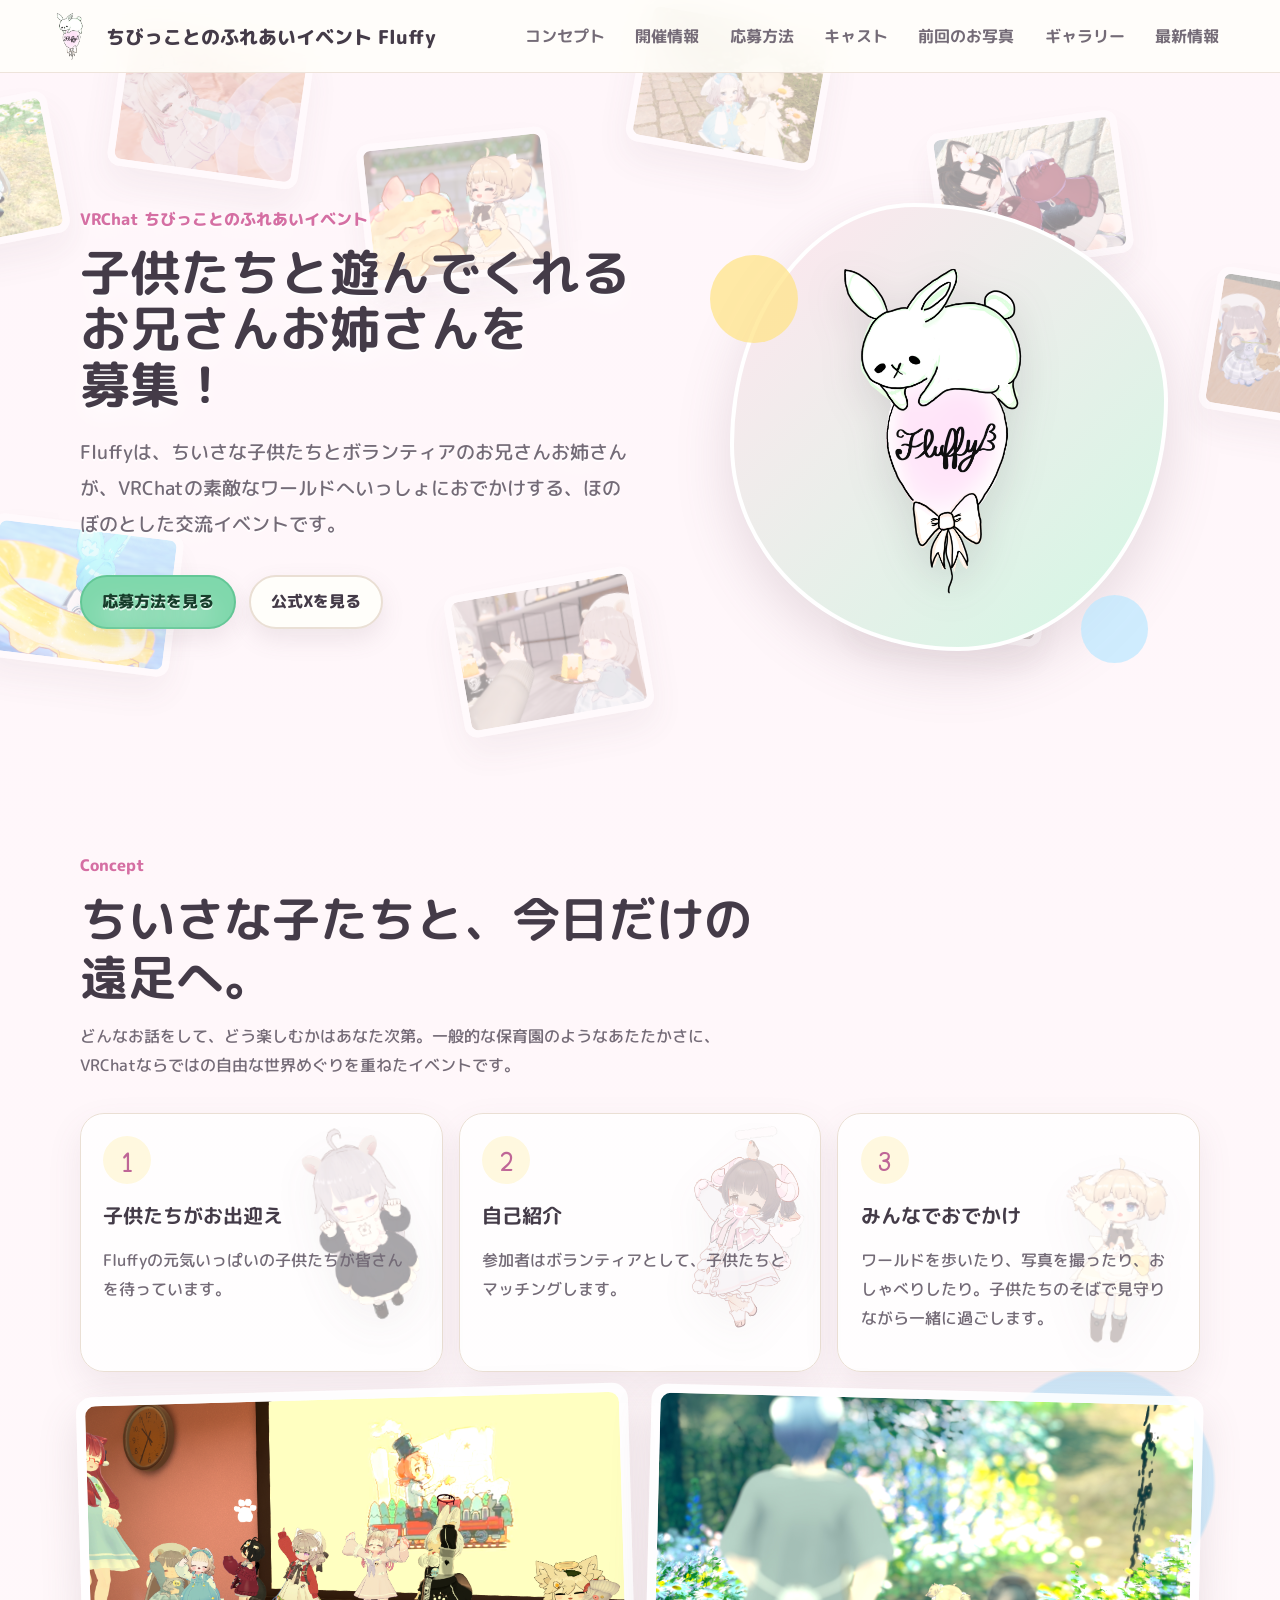
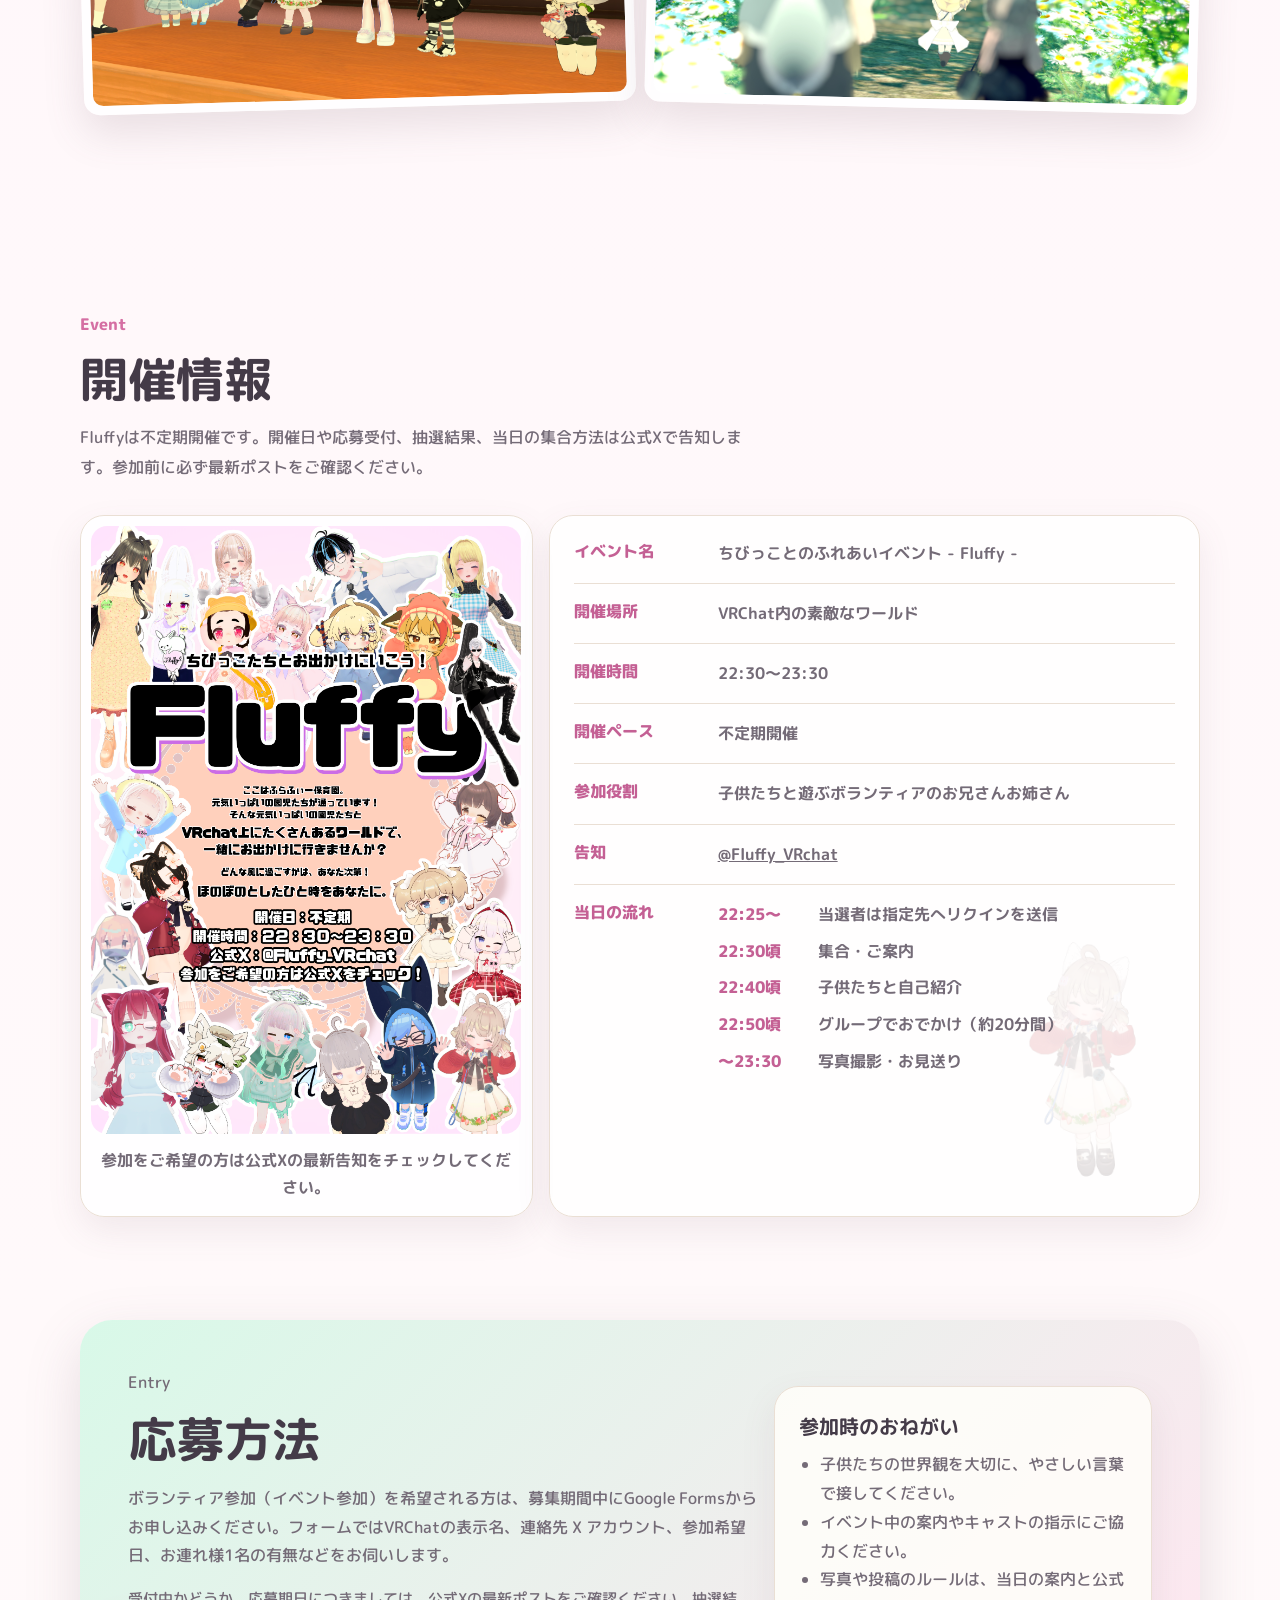
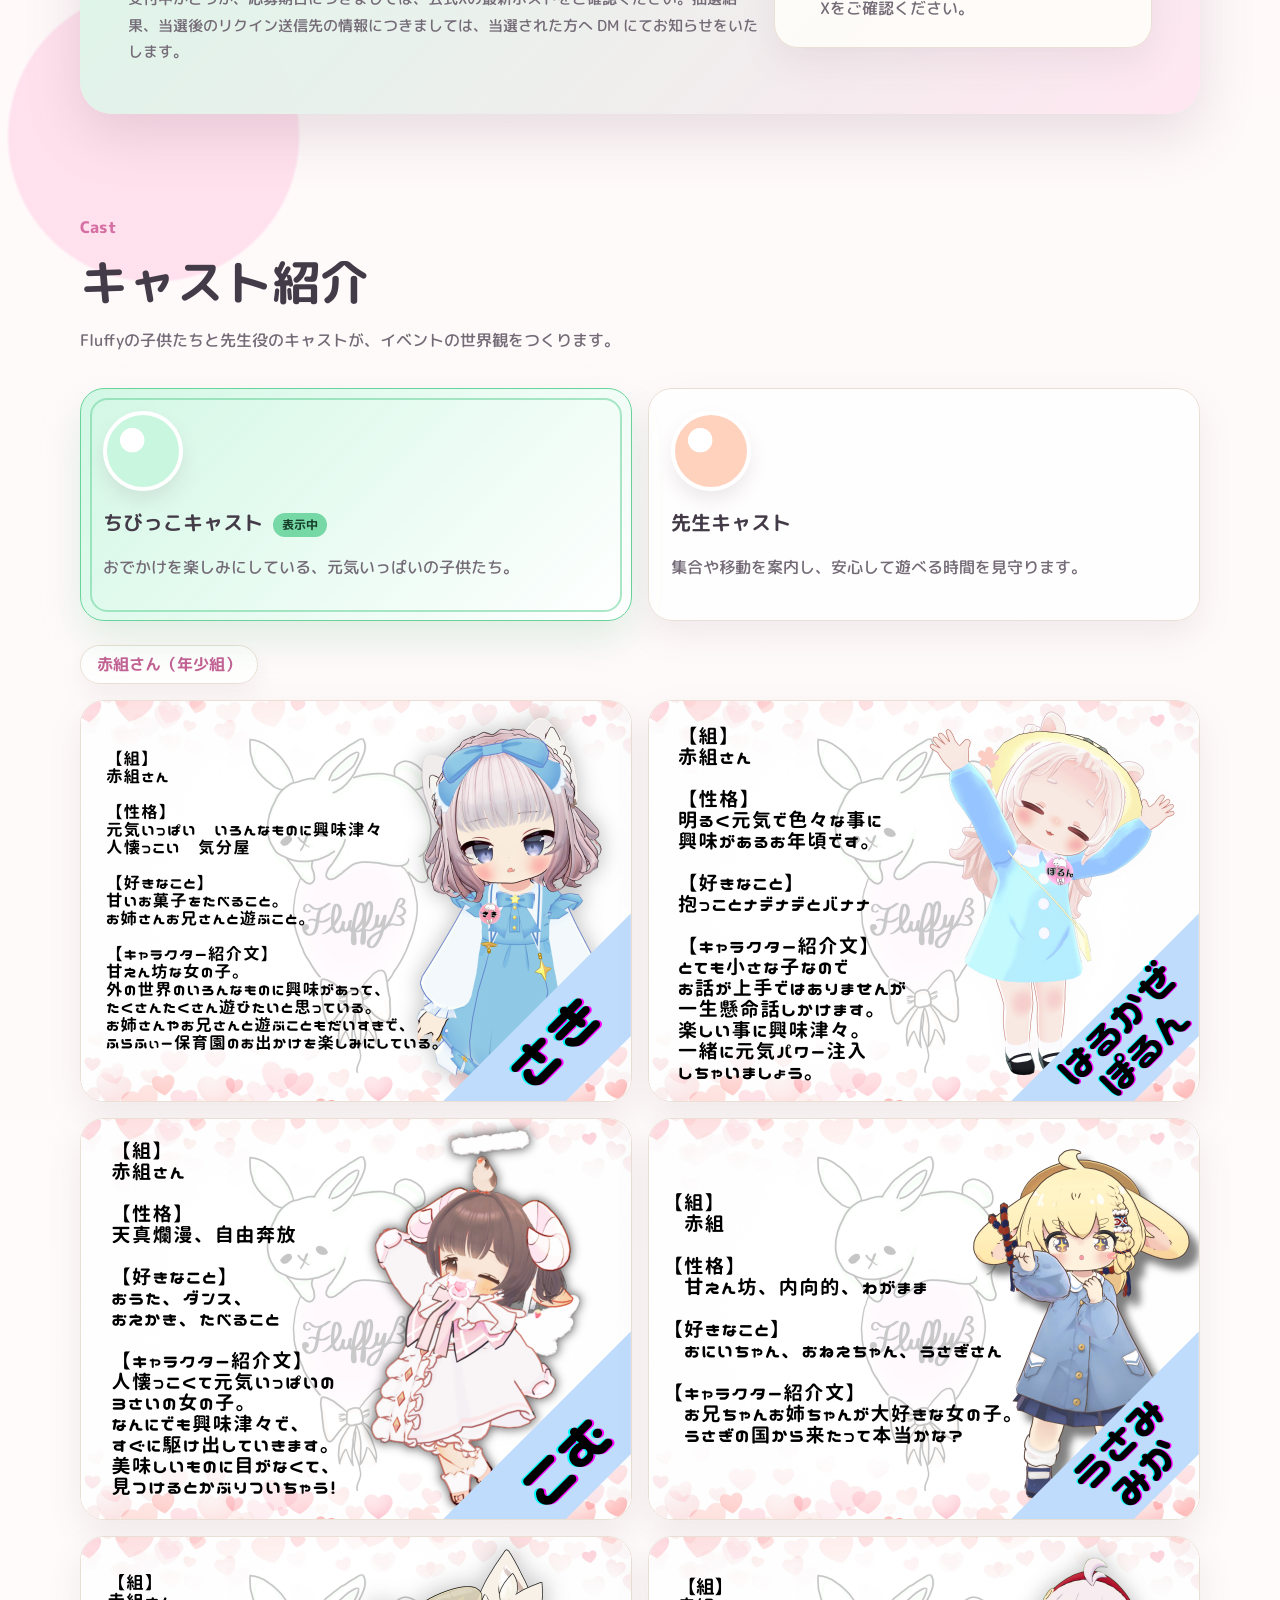
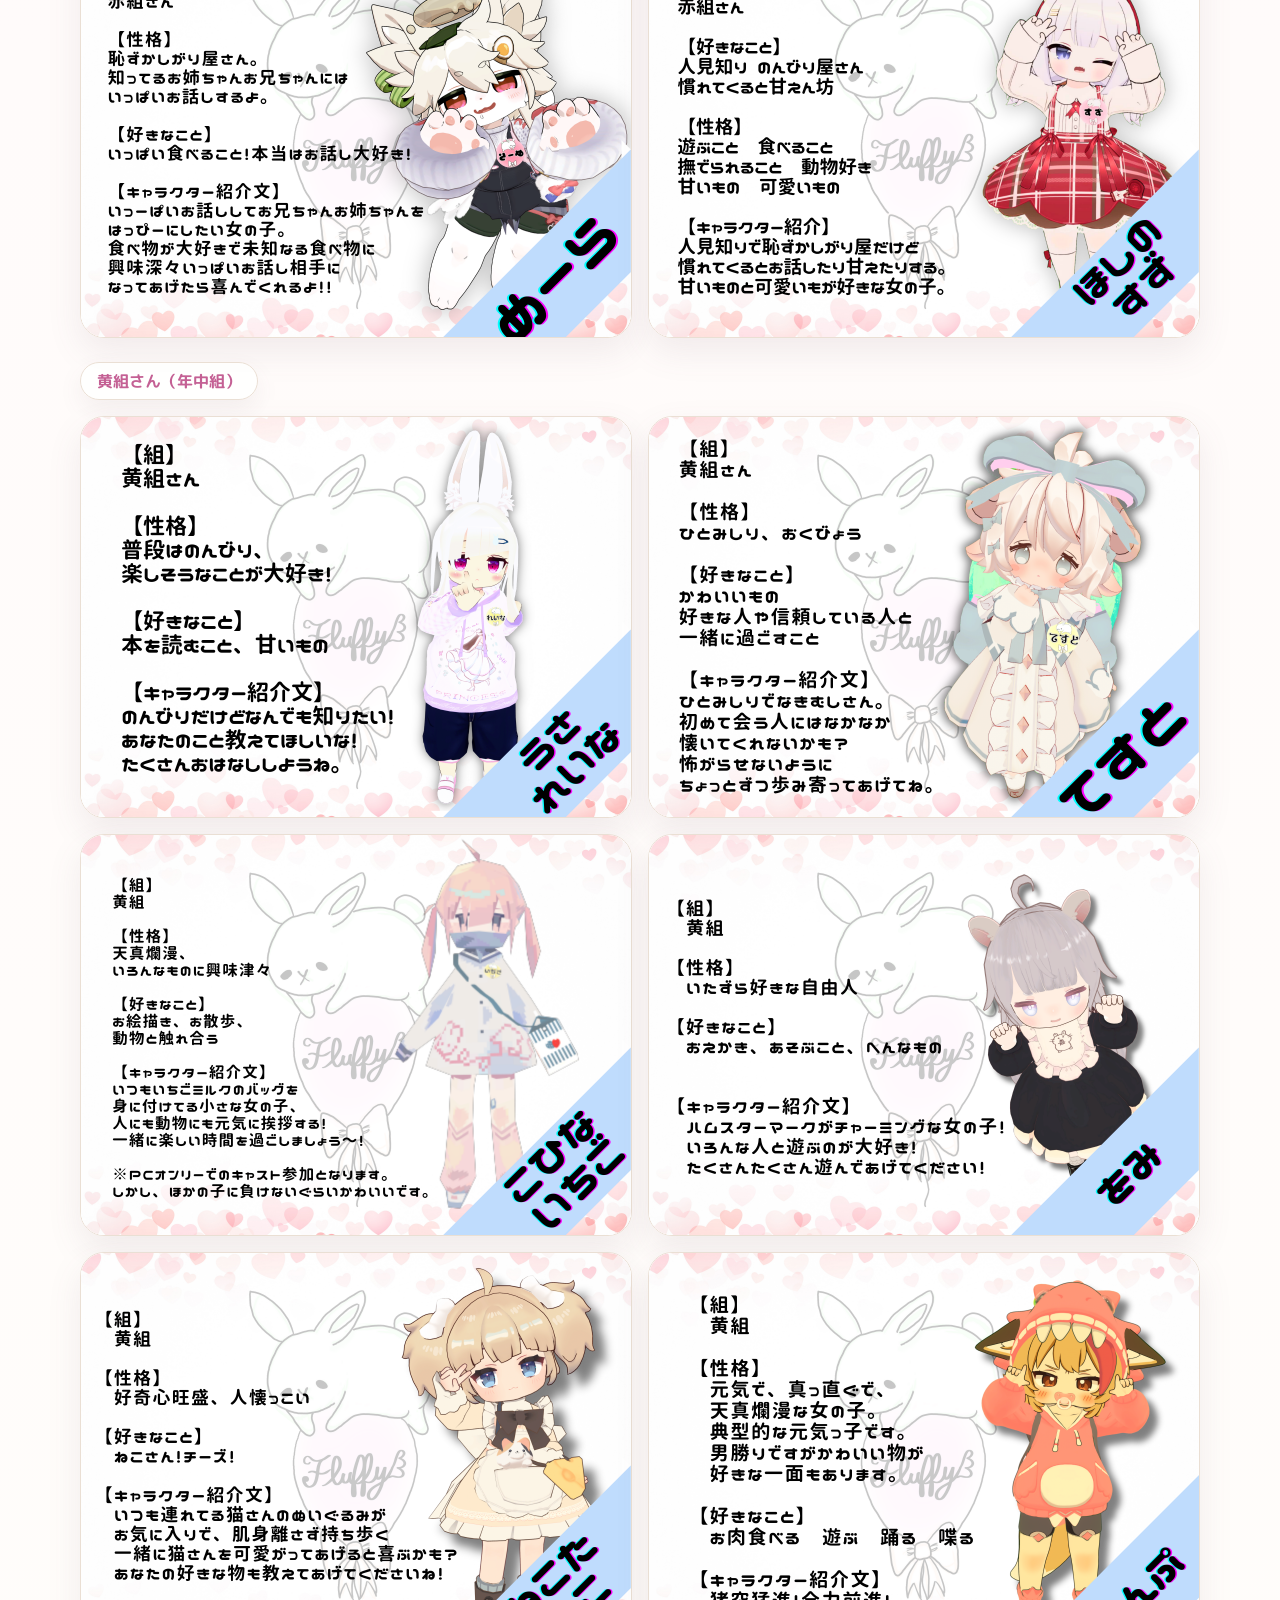
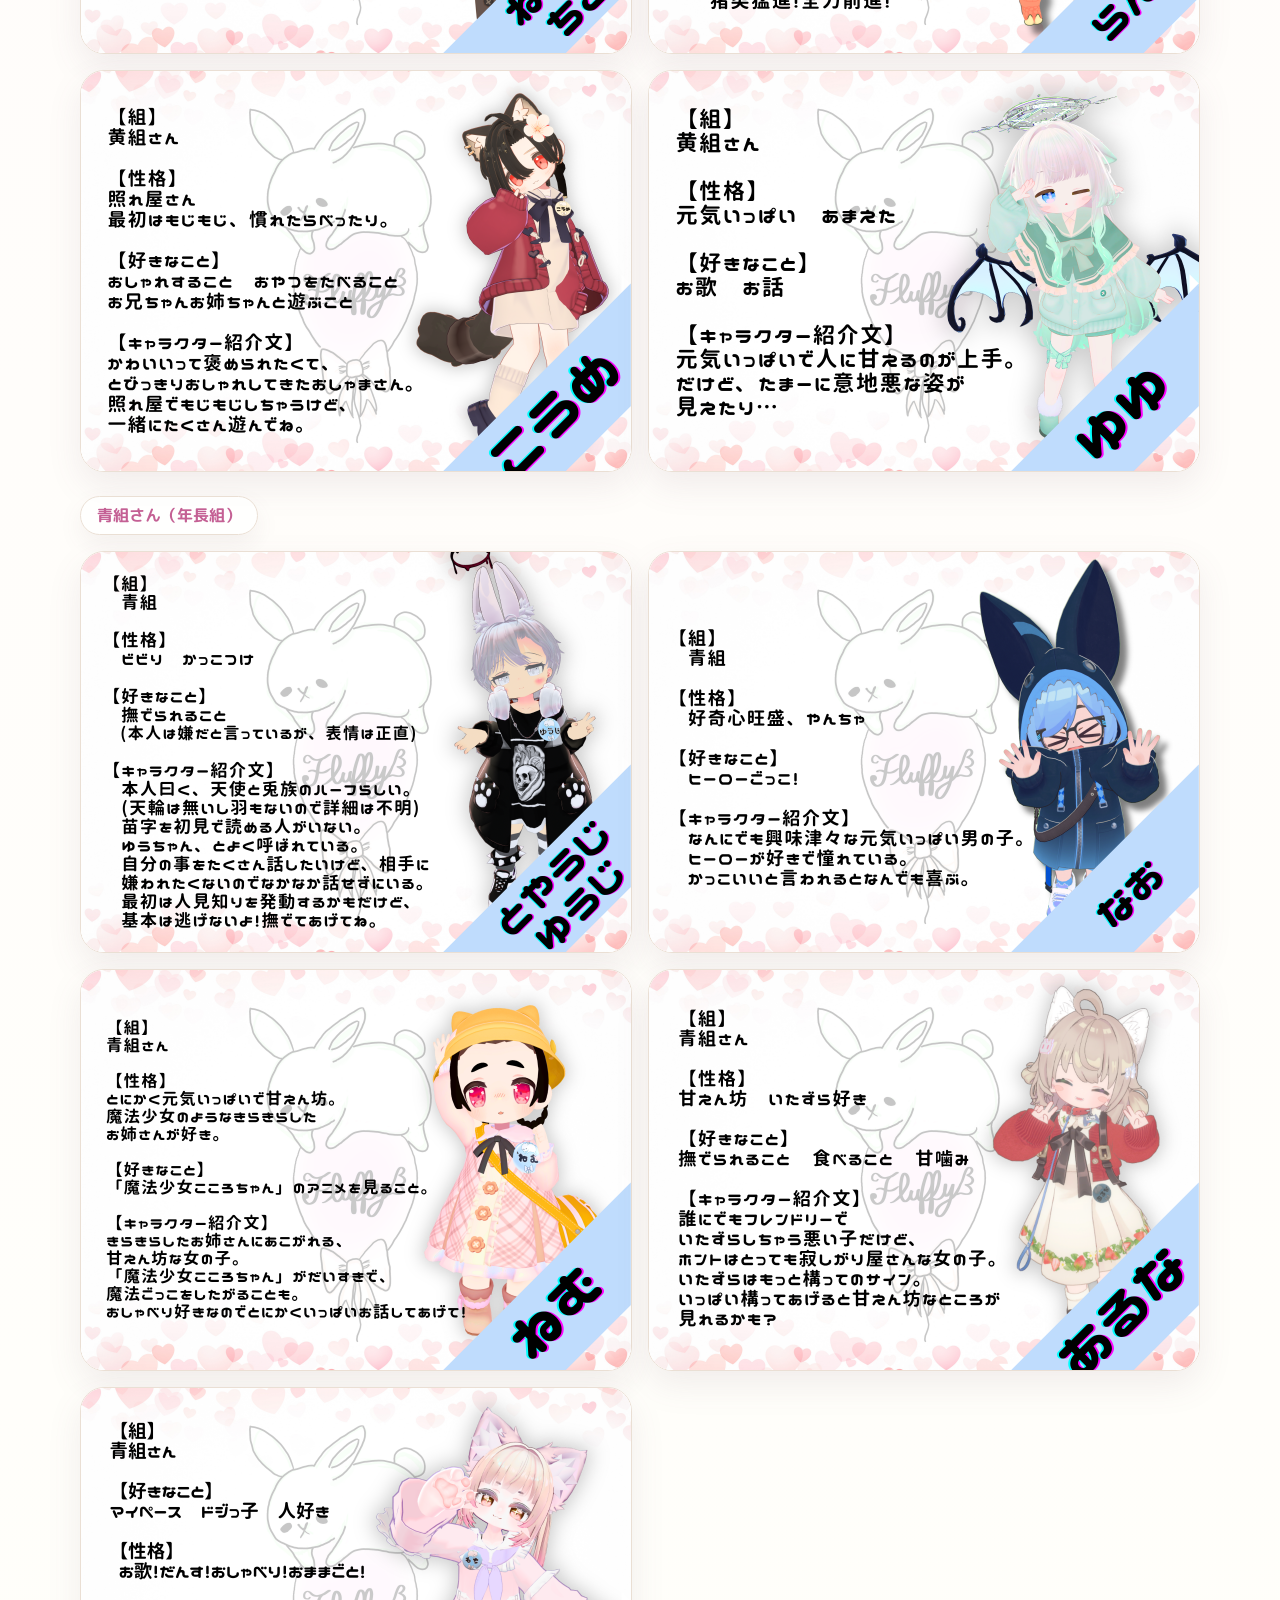
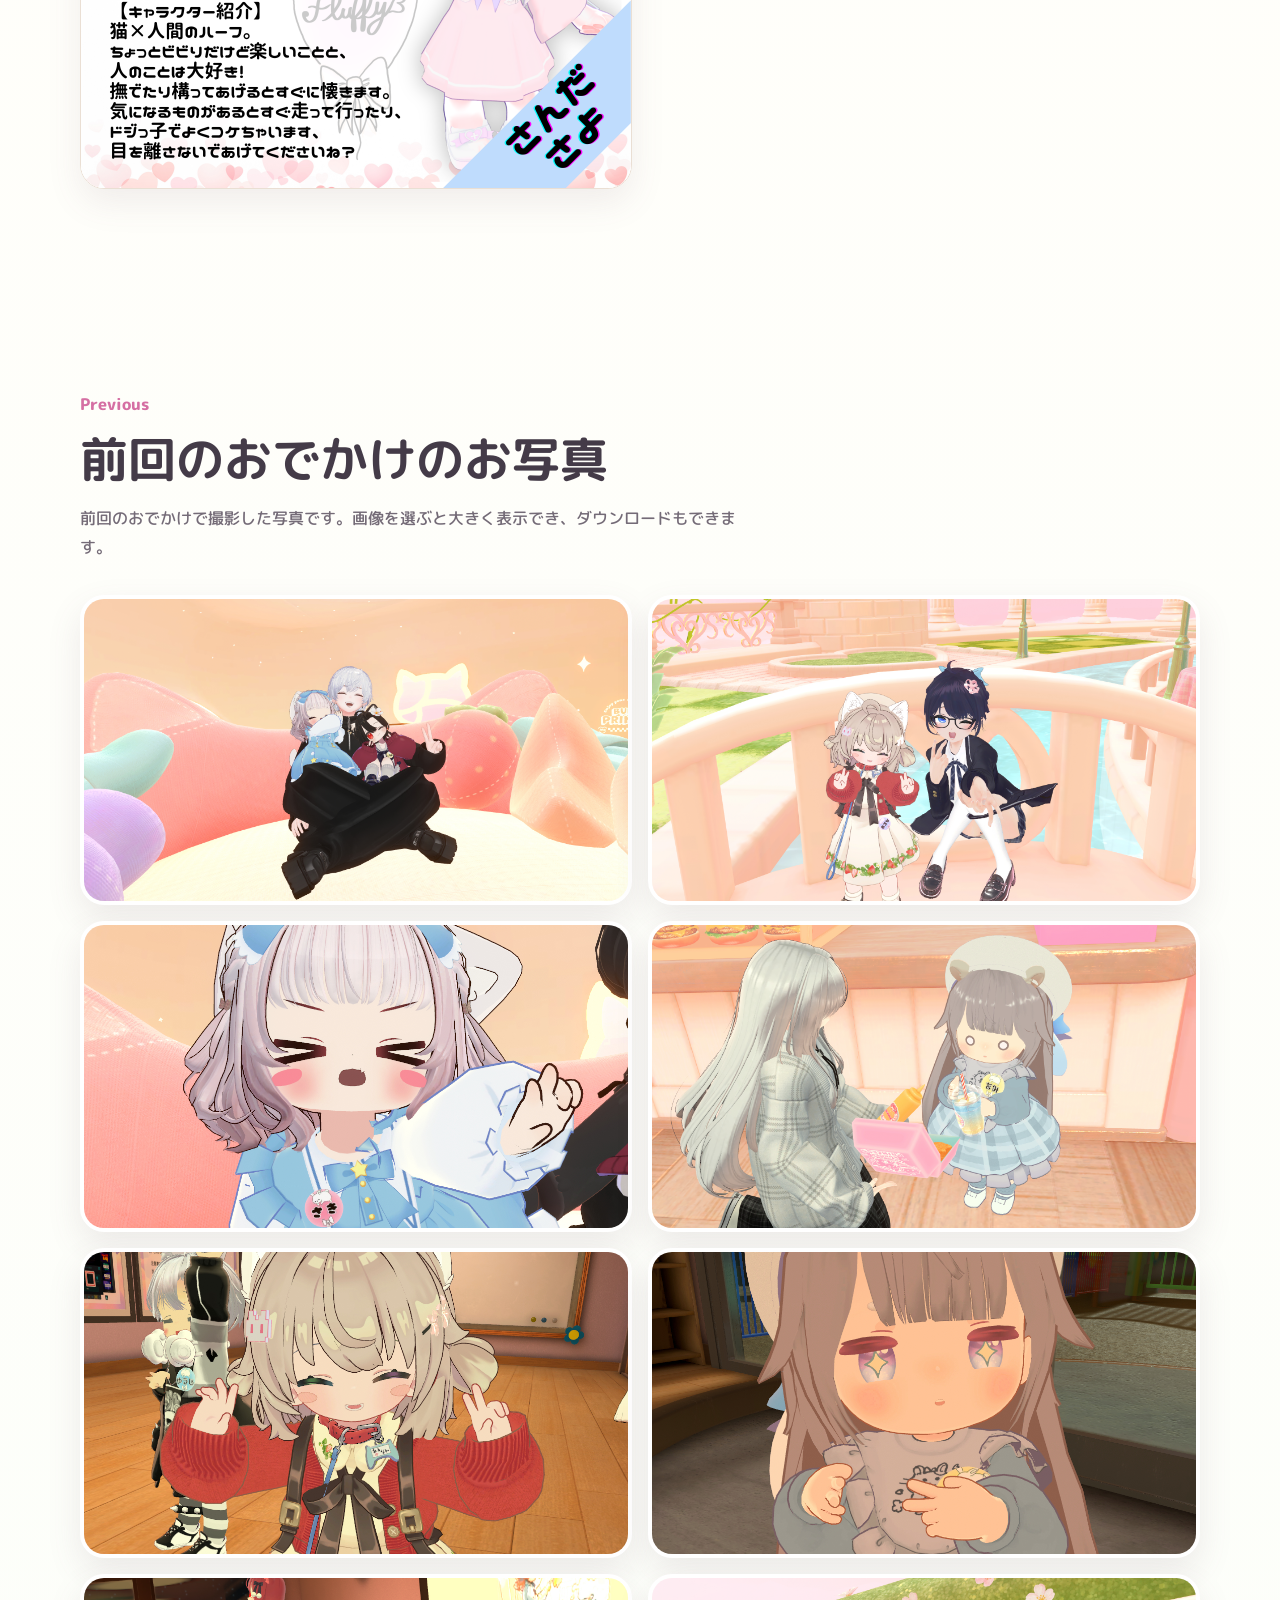
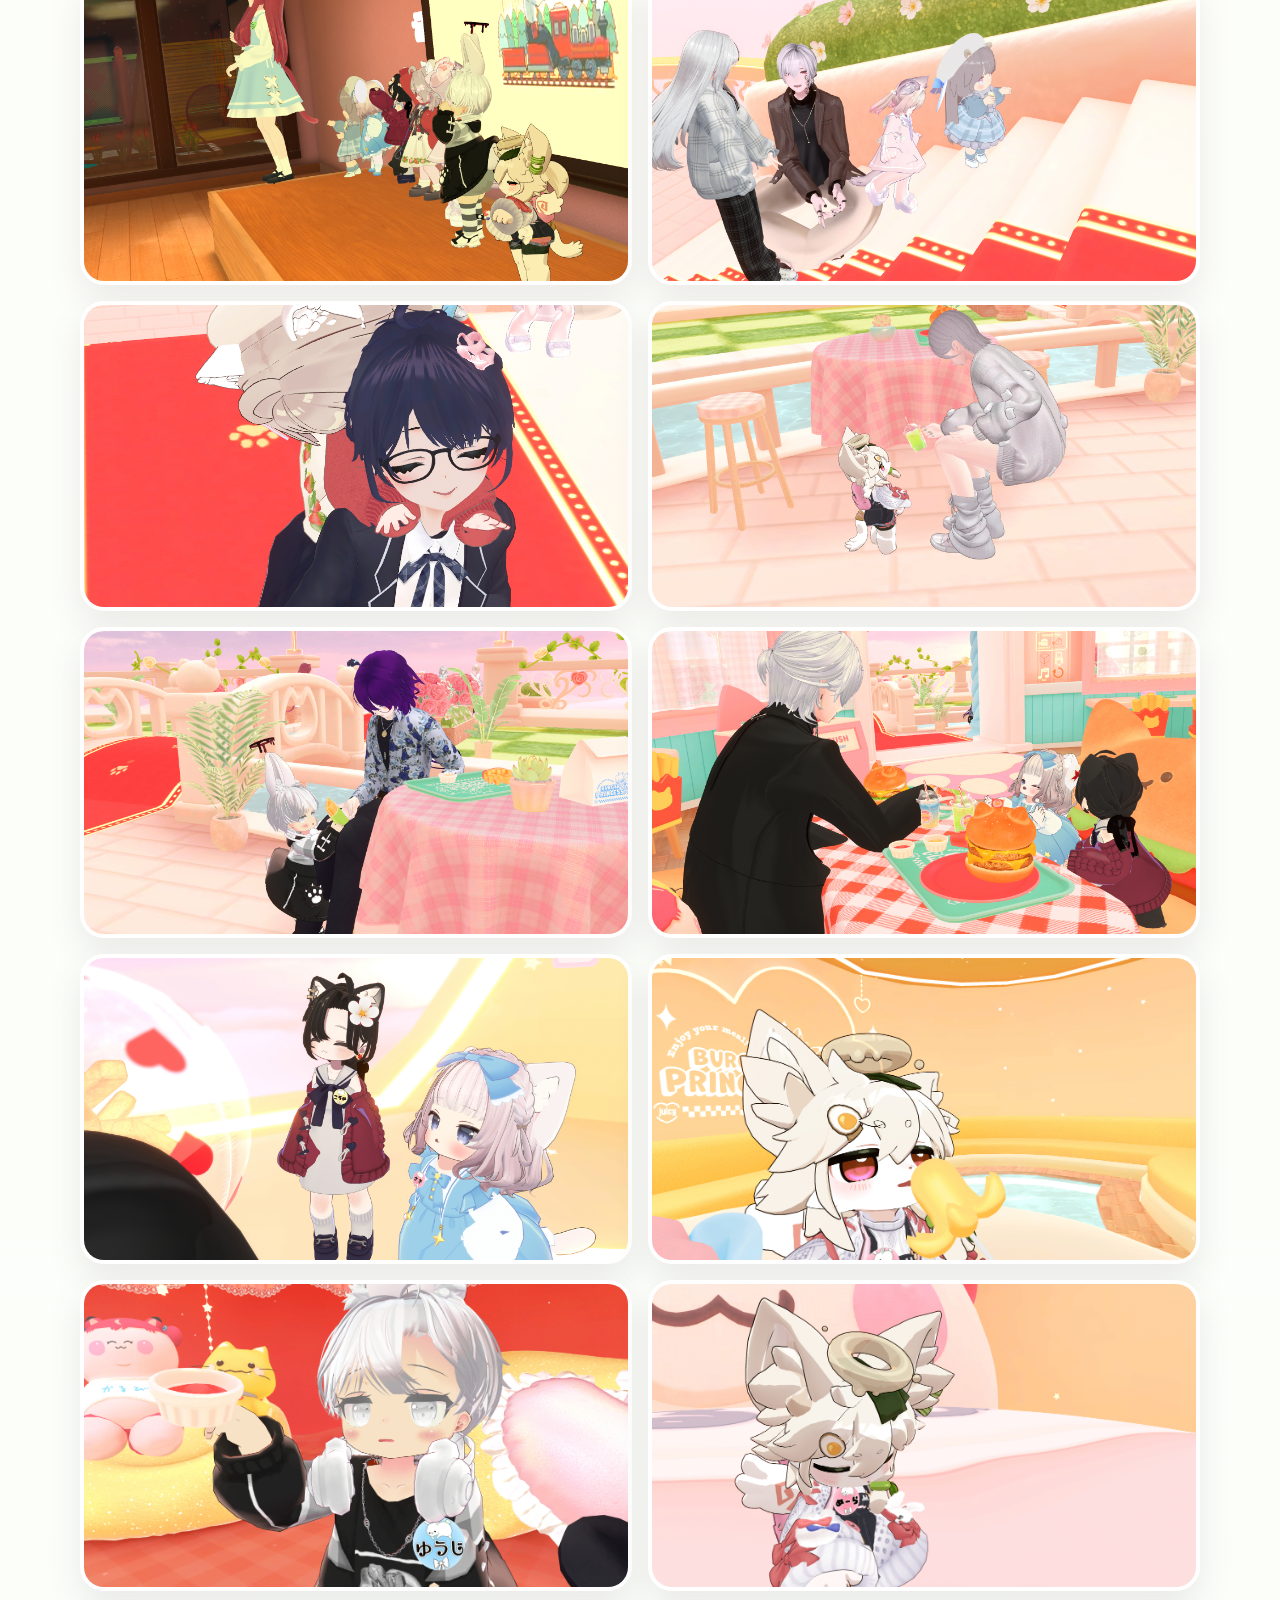
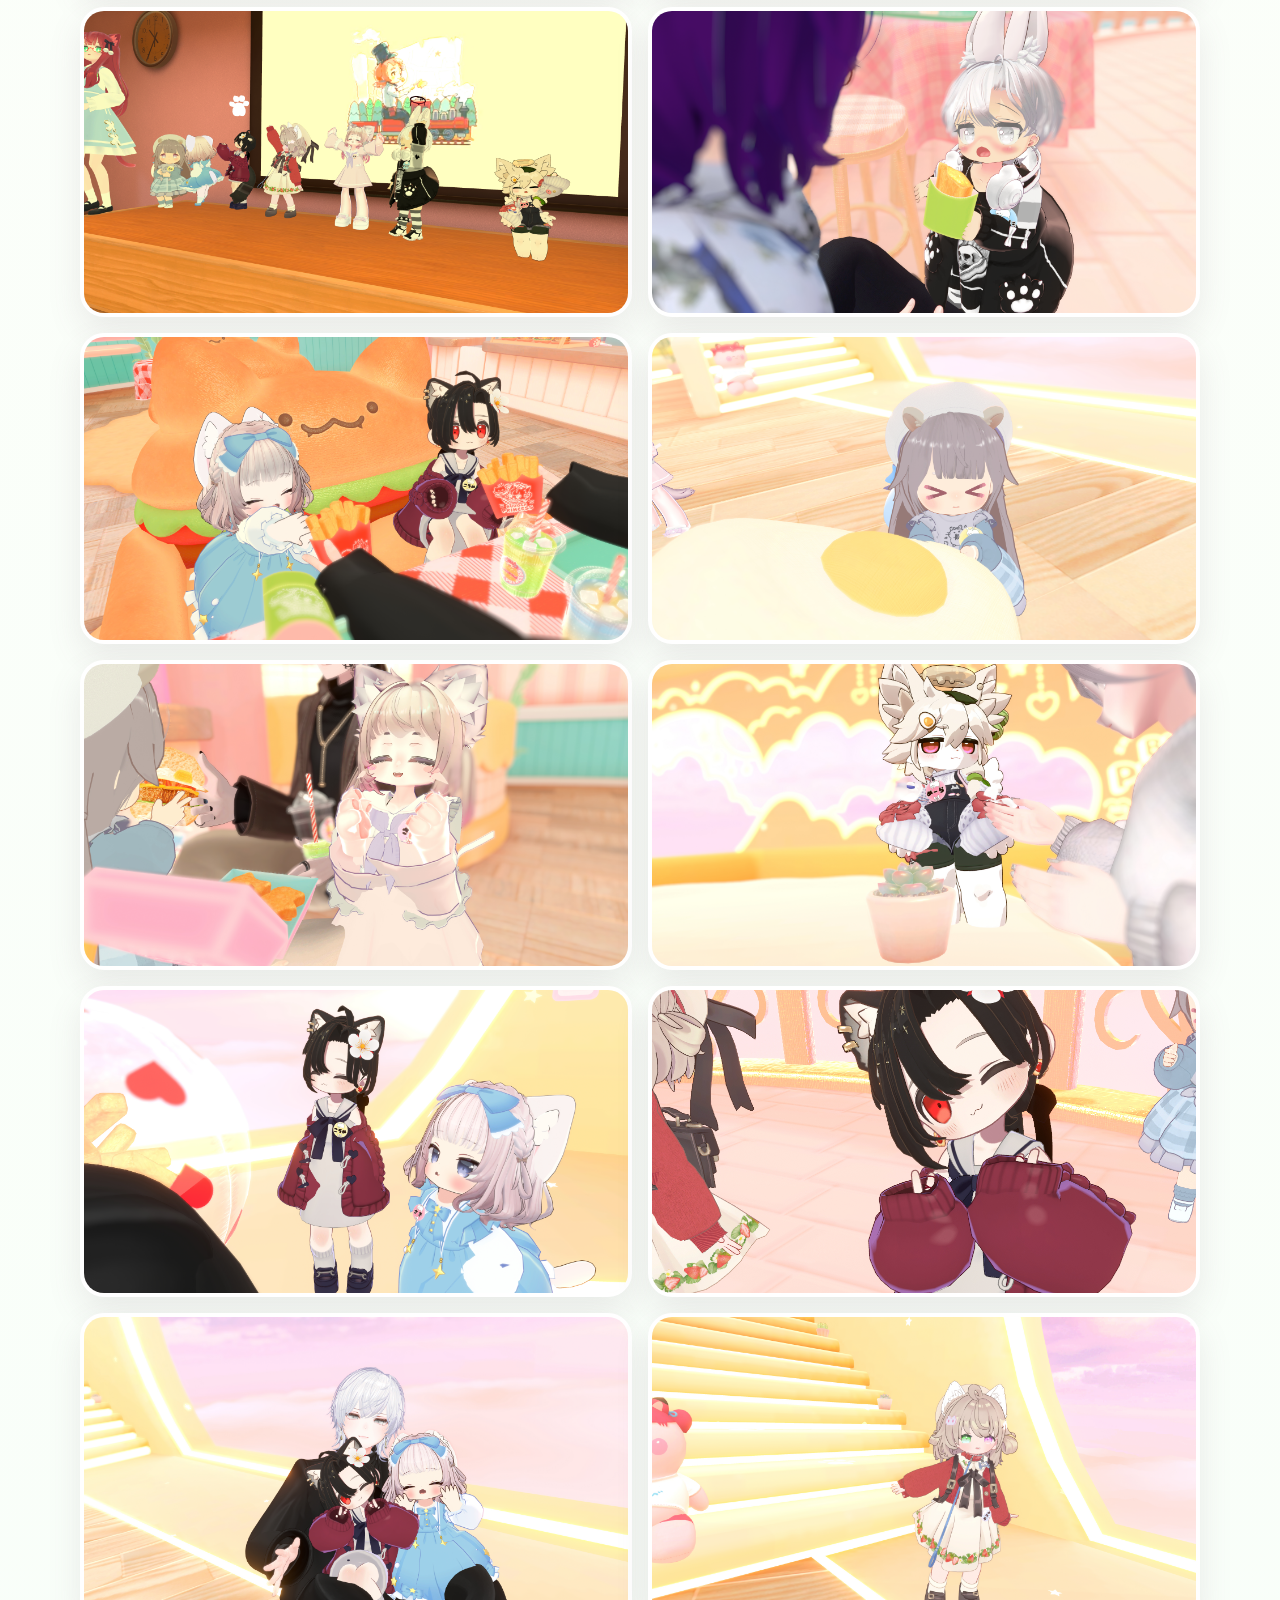
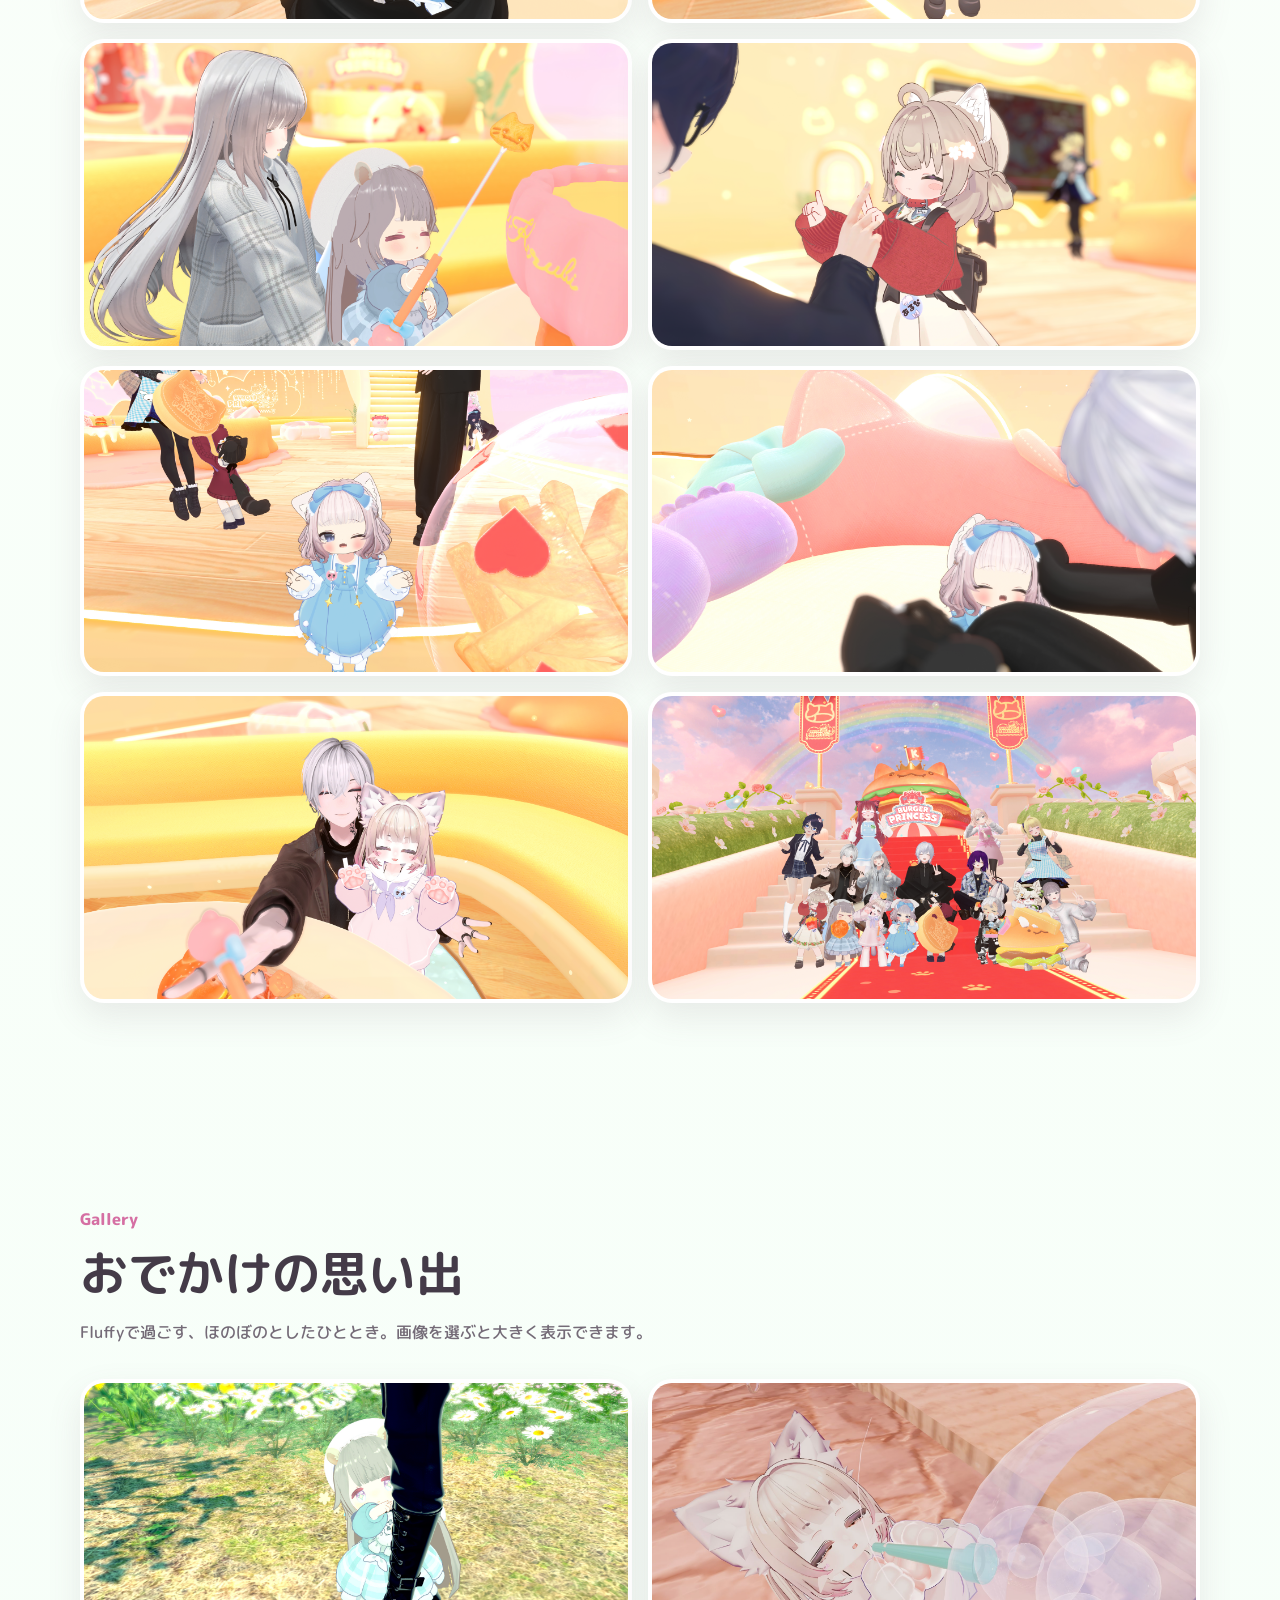
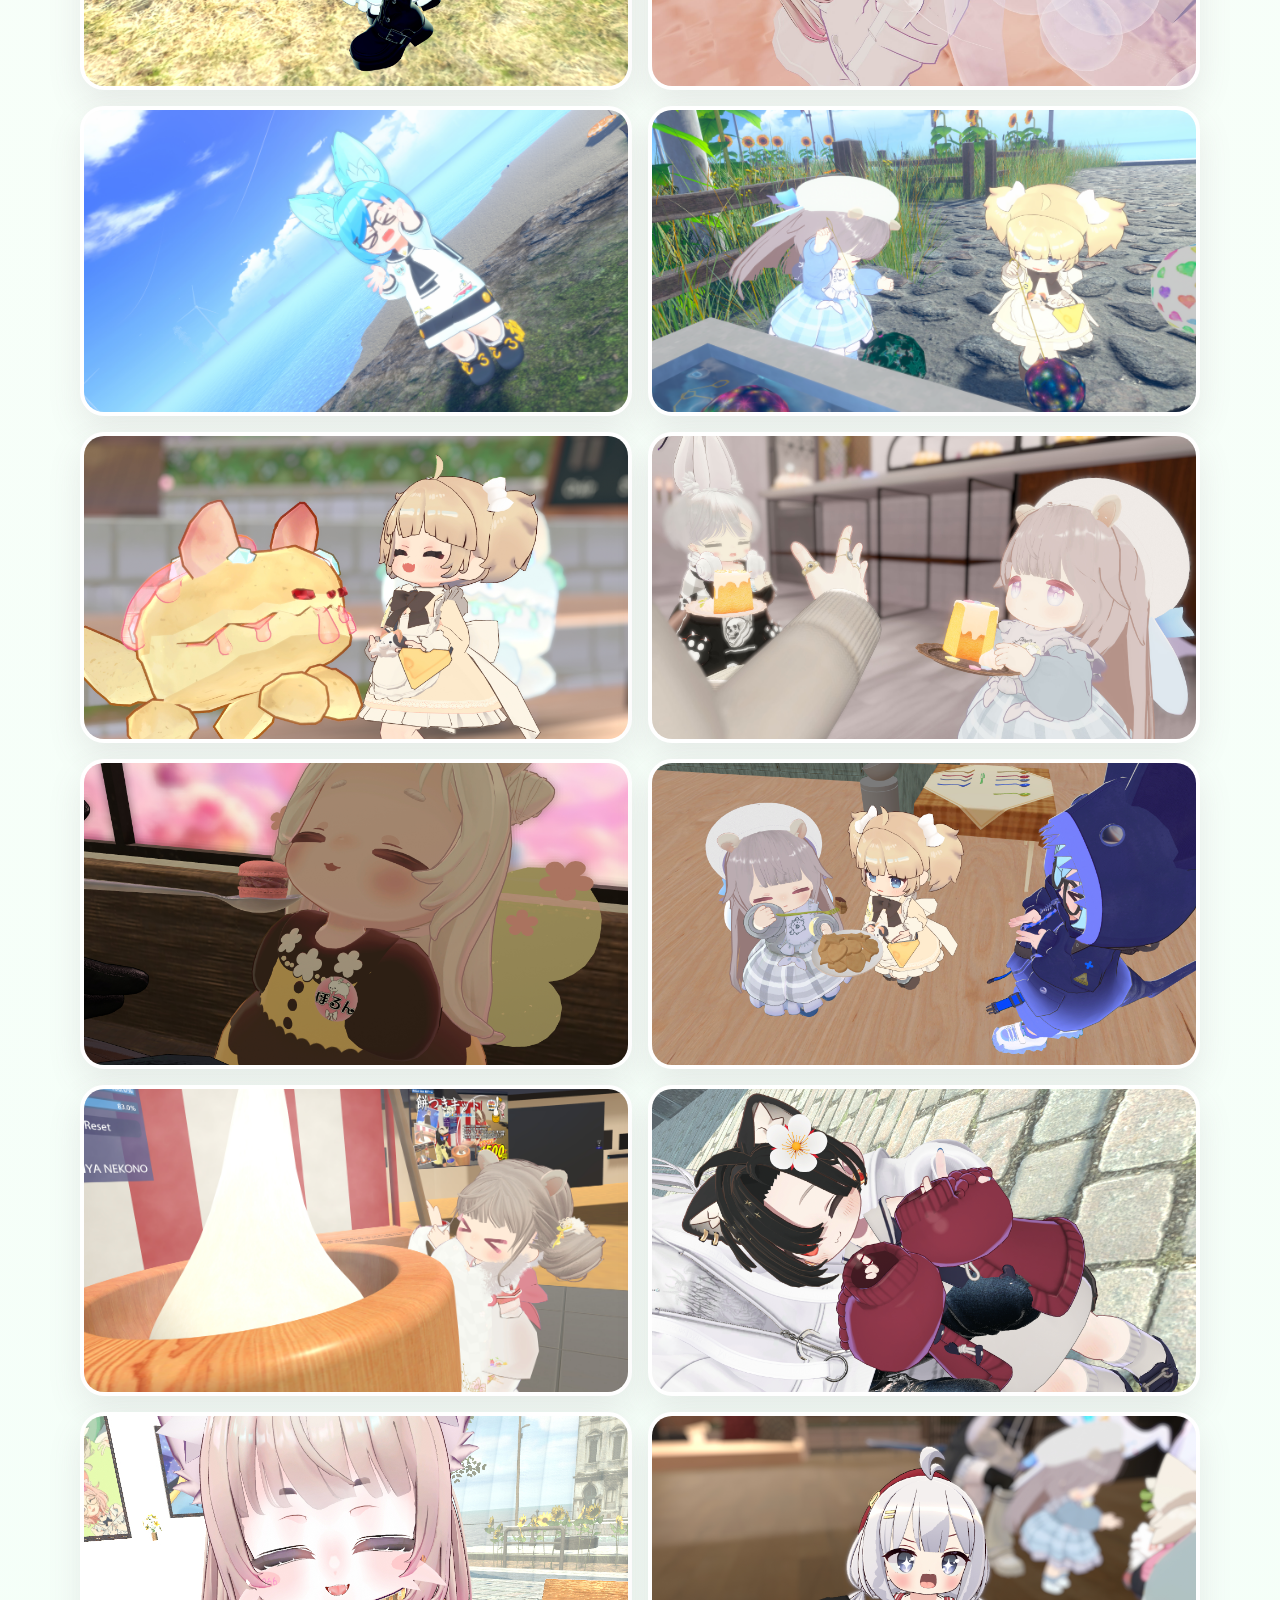
==== commit e90d5291: "Force previous photo downloads" ====
--- a/index.html
+++ b/index.html
@@ -452,6 +452,6 @@
       <button class="lightbox-arrow lightbox-next" type="button" aria-label="次の画像">›</button>
     </div>
 
-    <script src="data/script.js?v=21"></script>
+    <script src="data/script.js?v=22"></script>
   </body>
 </html>
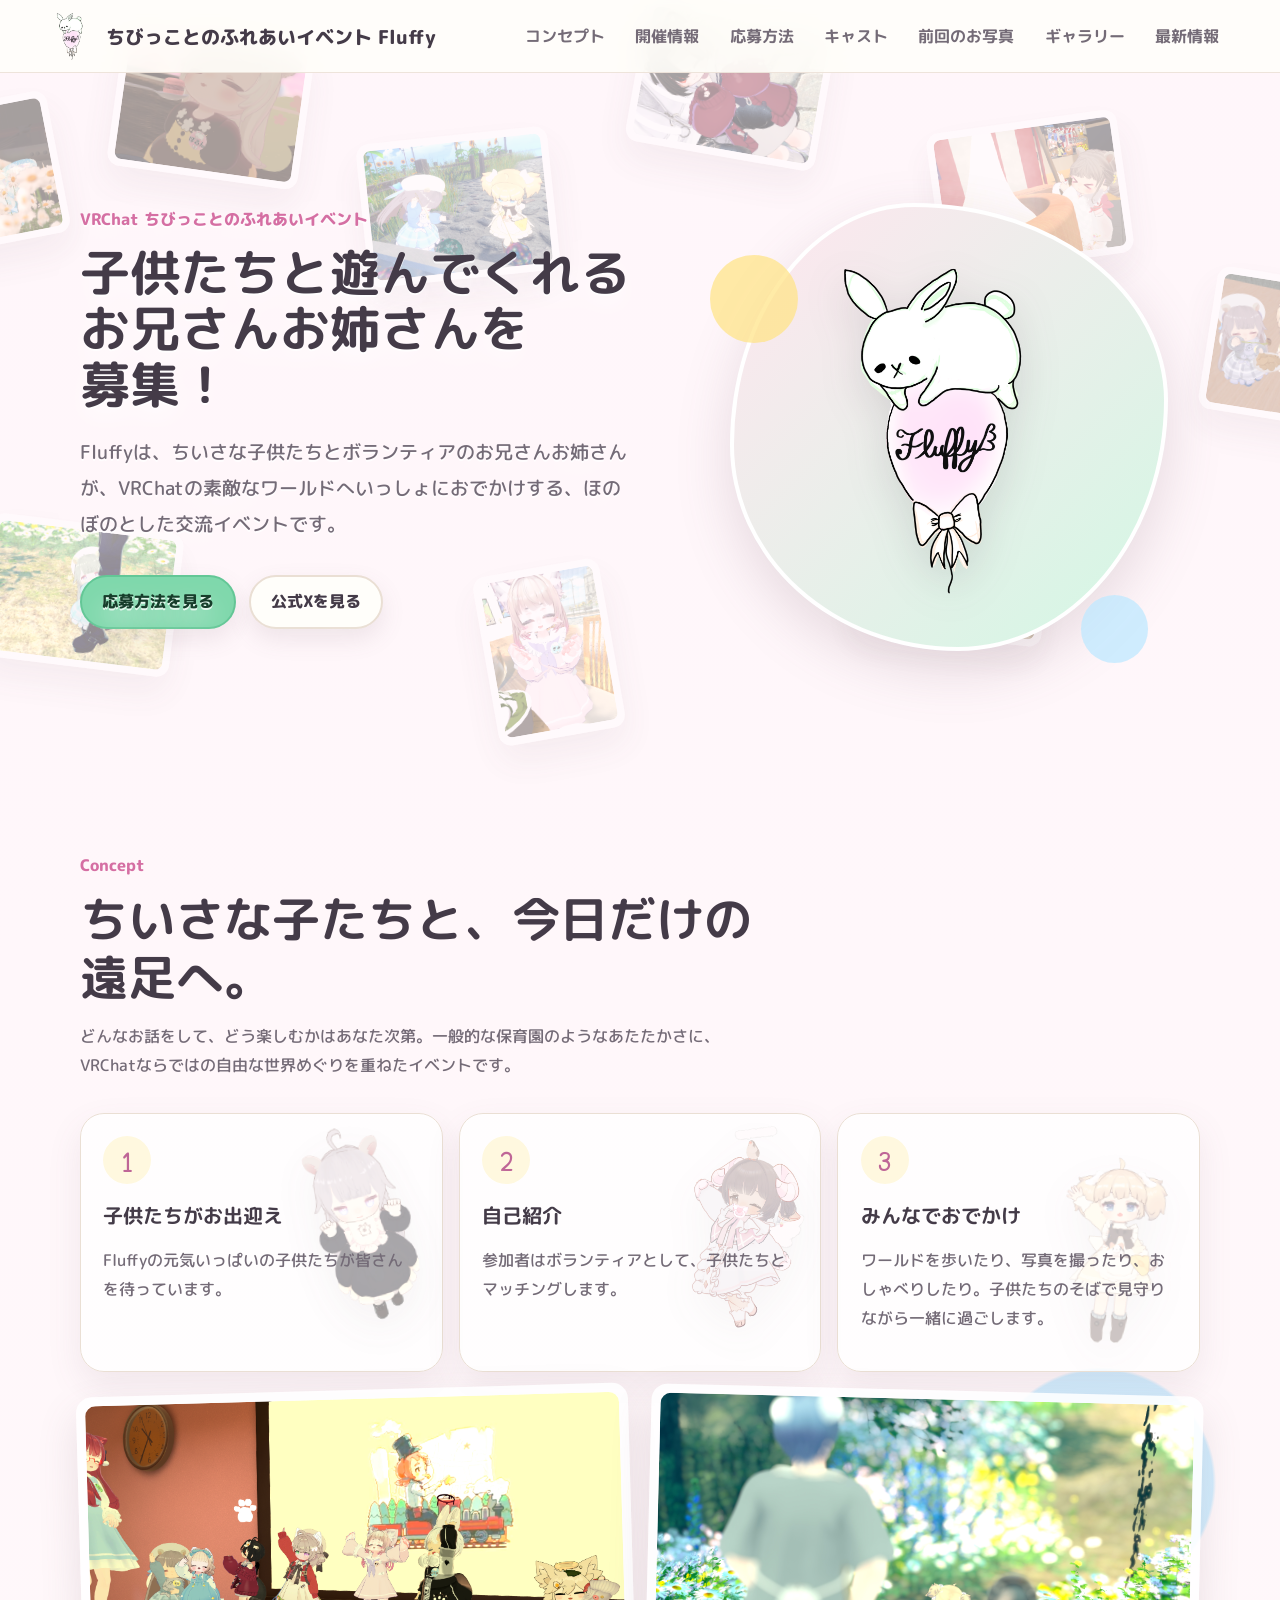
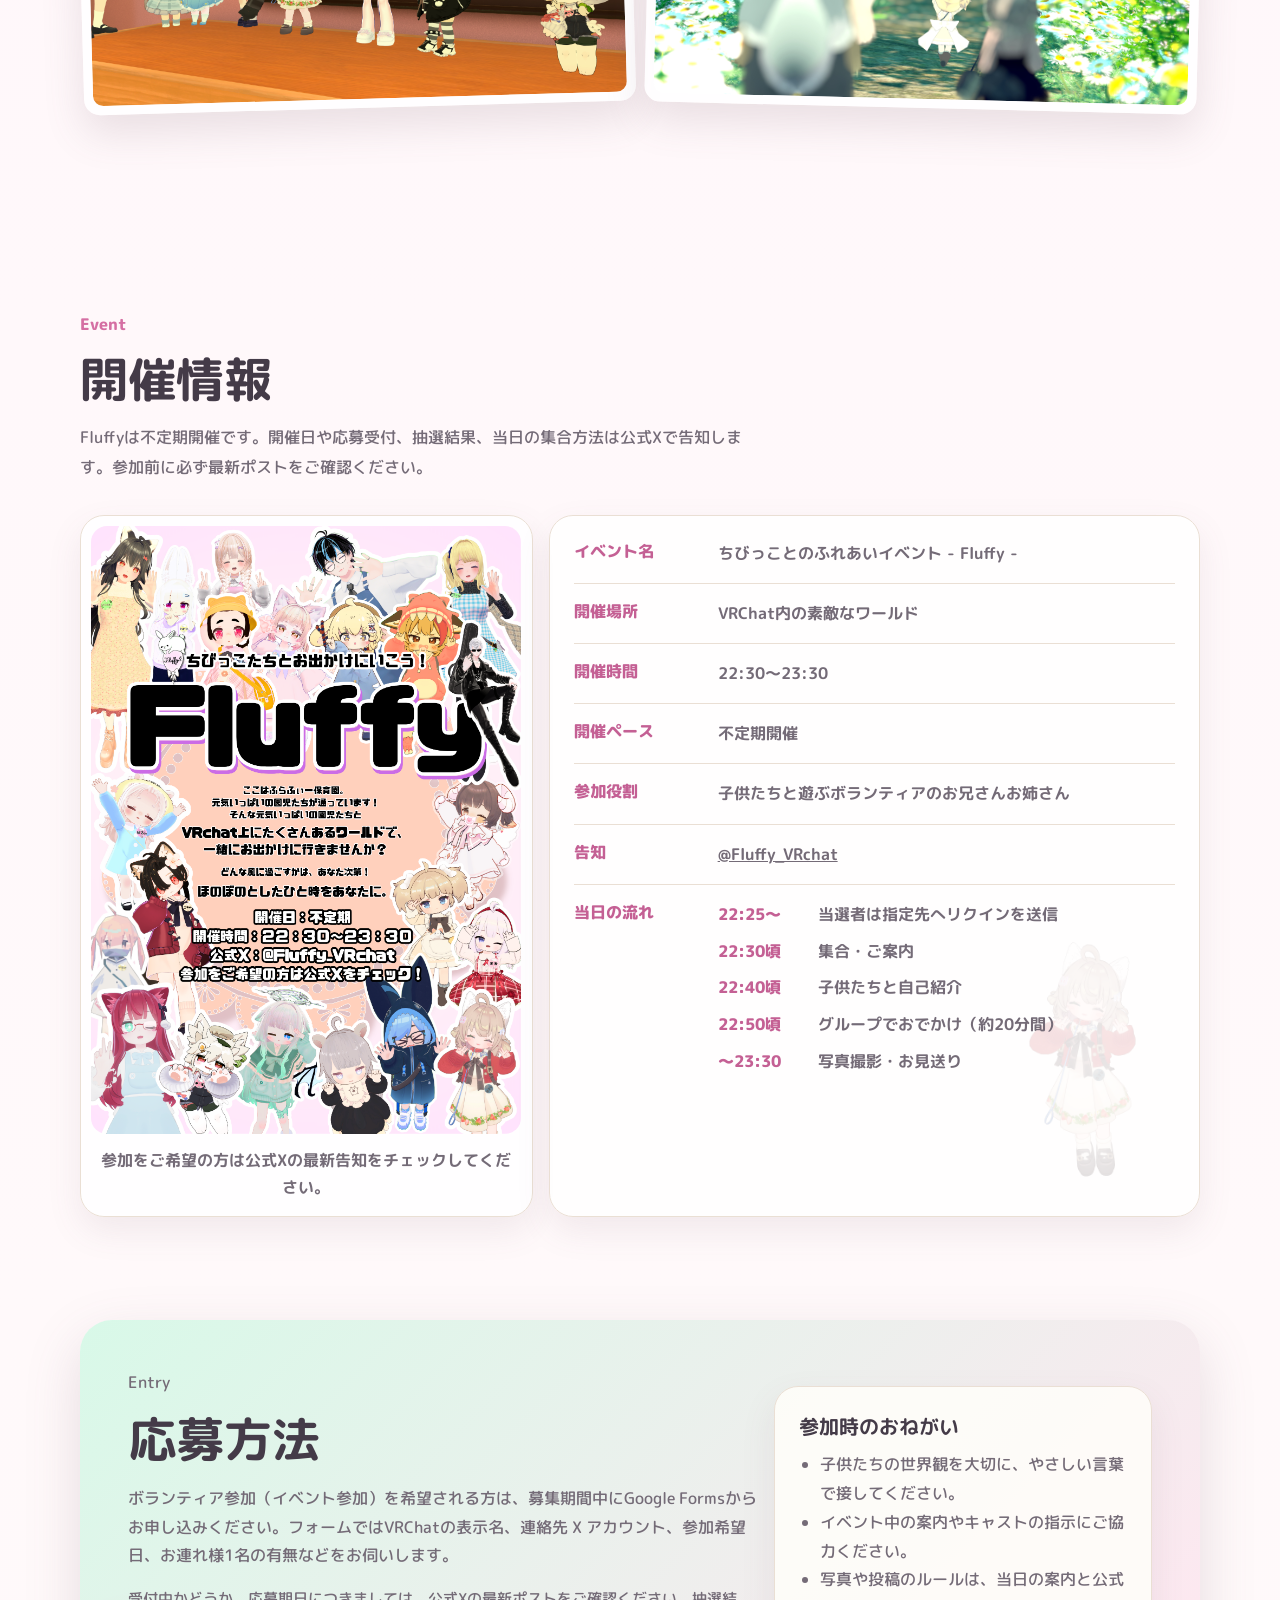
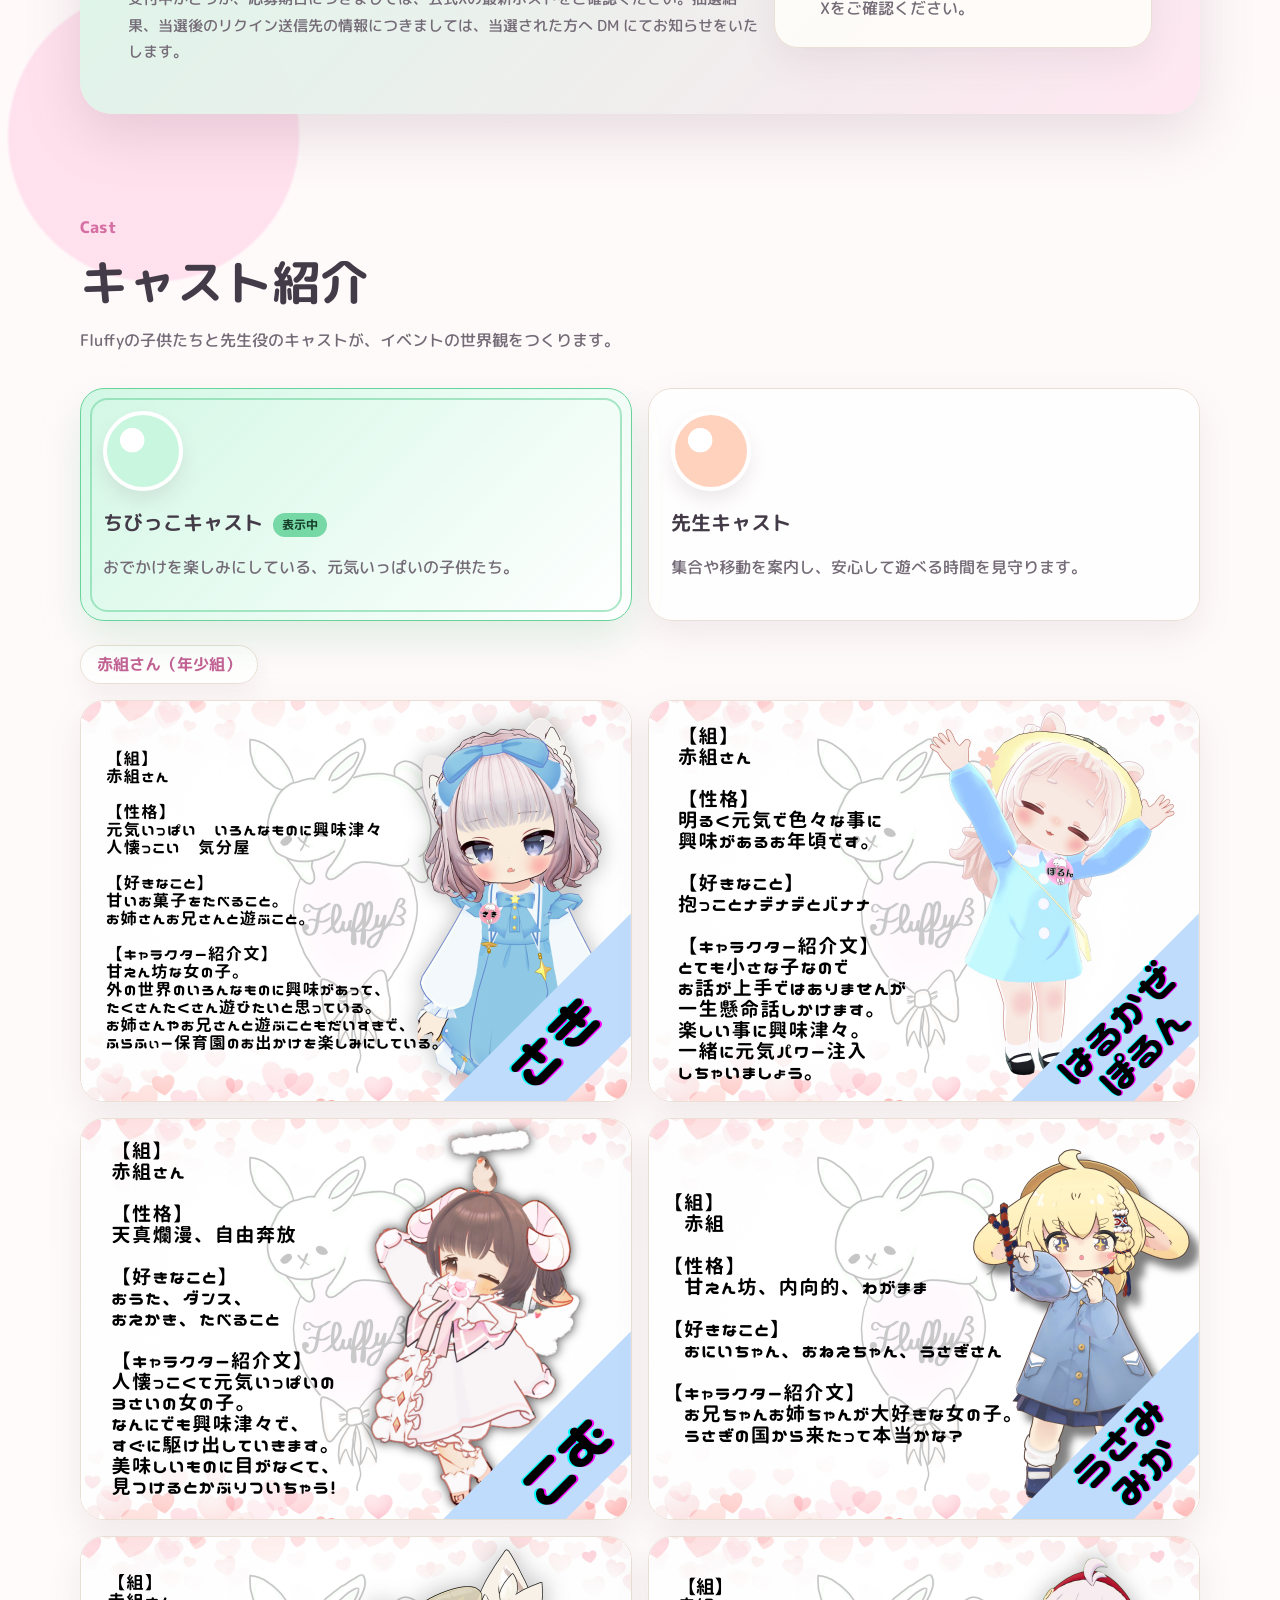
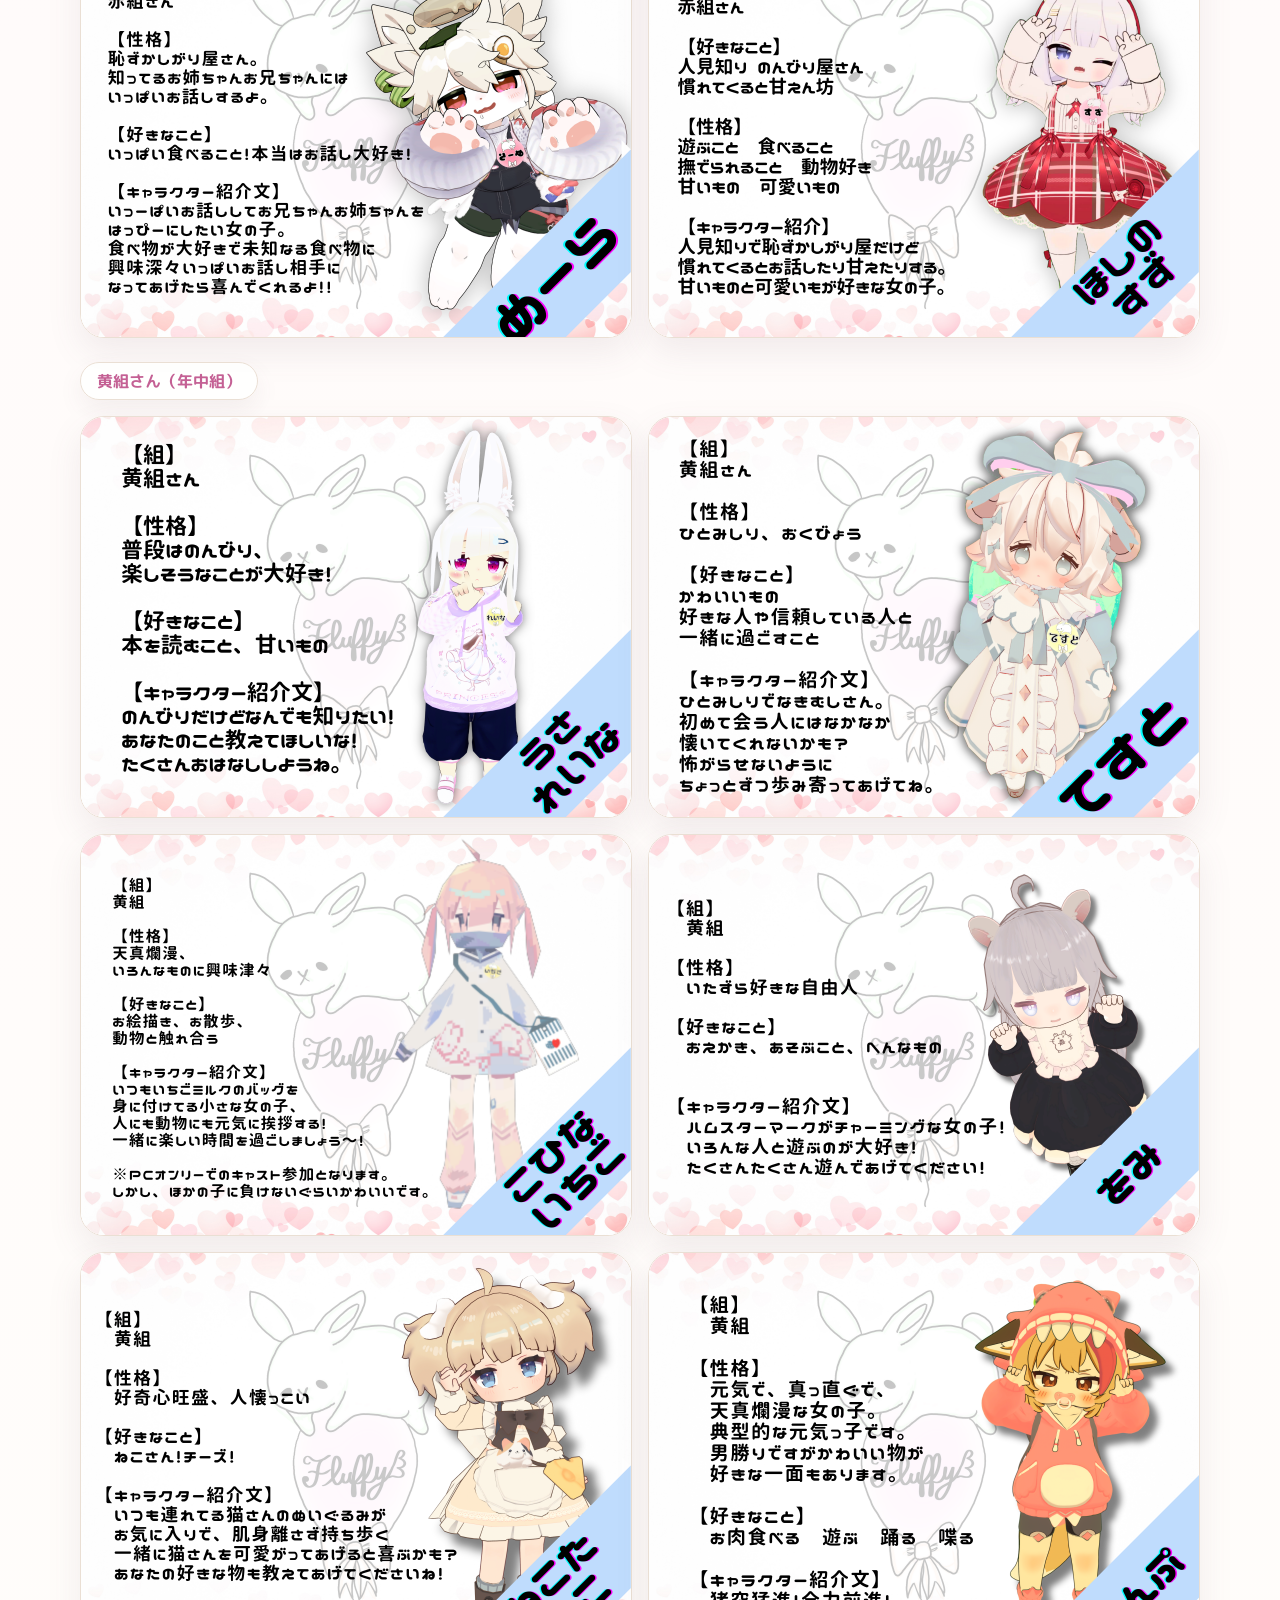
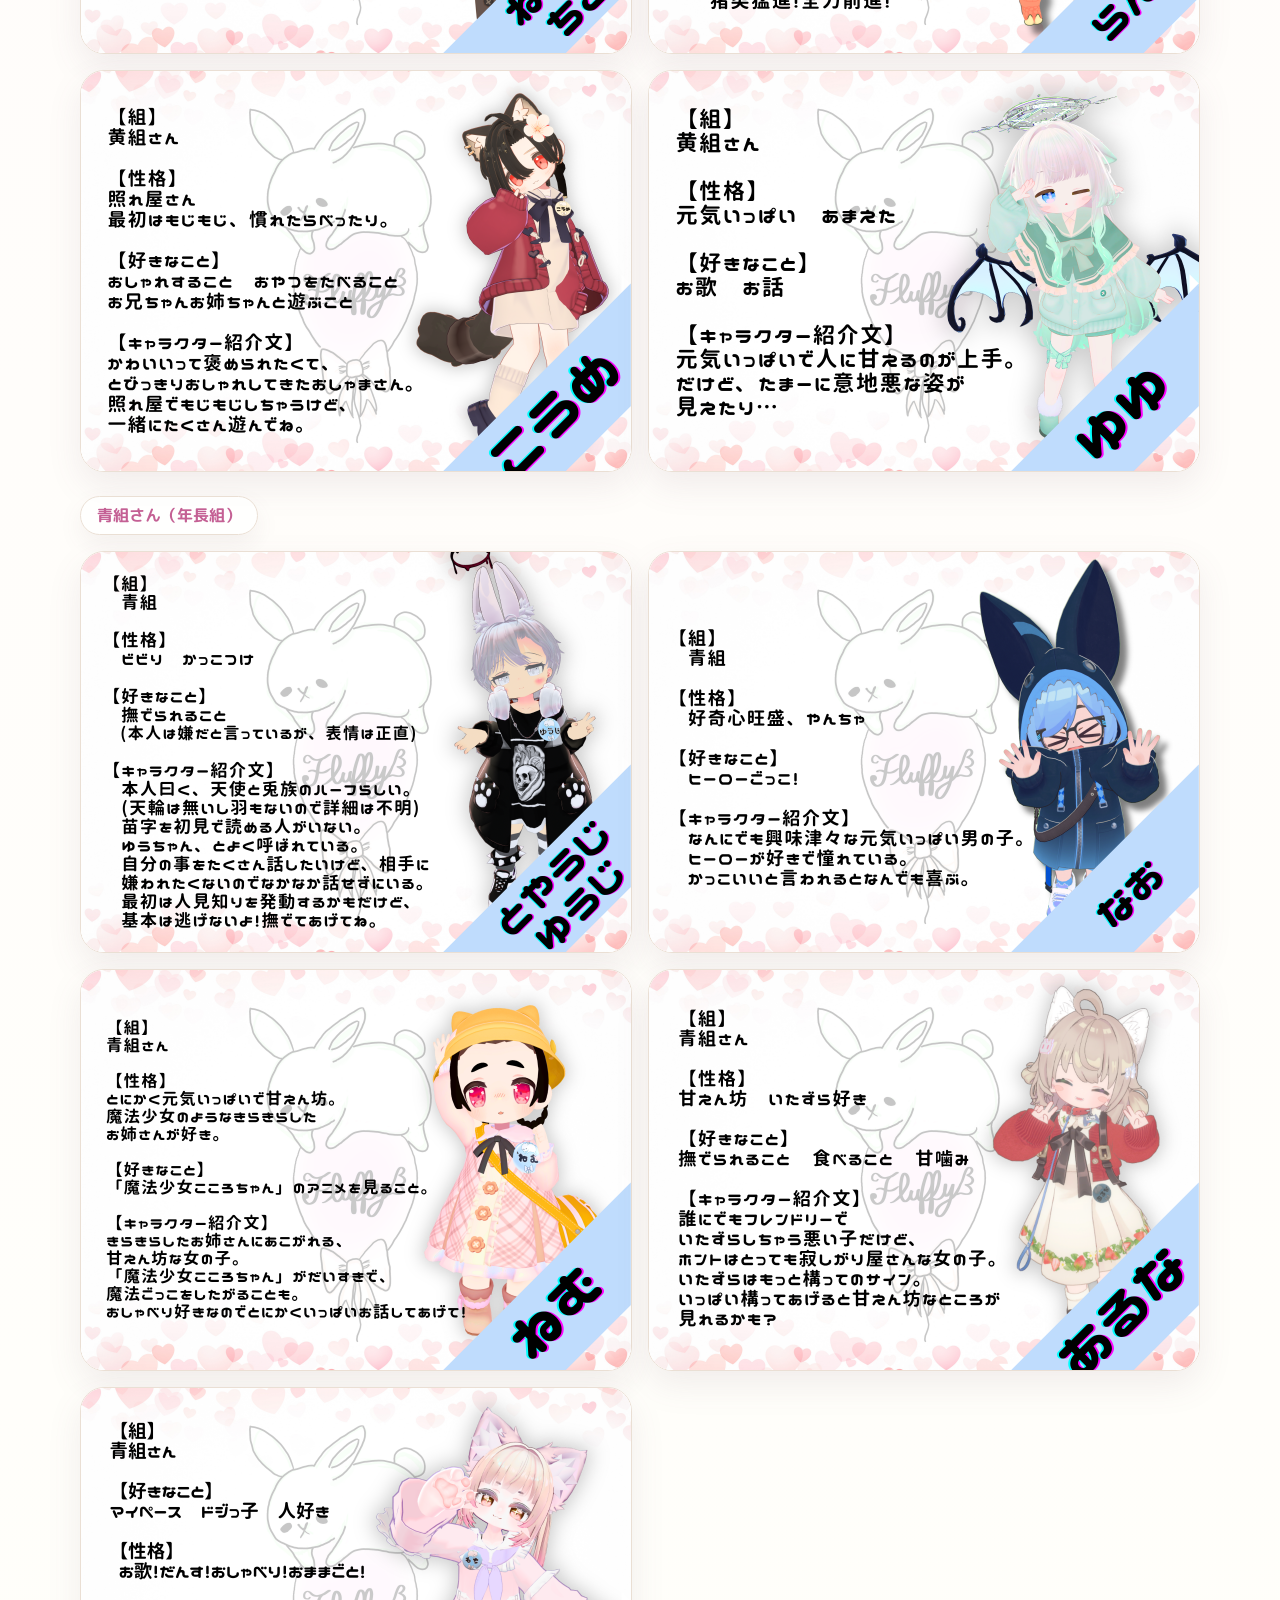
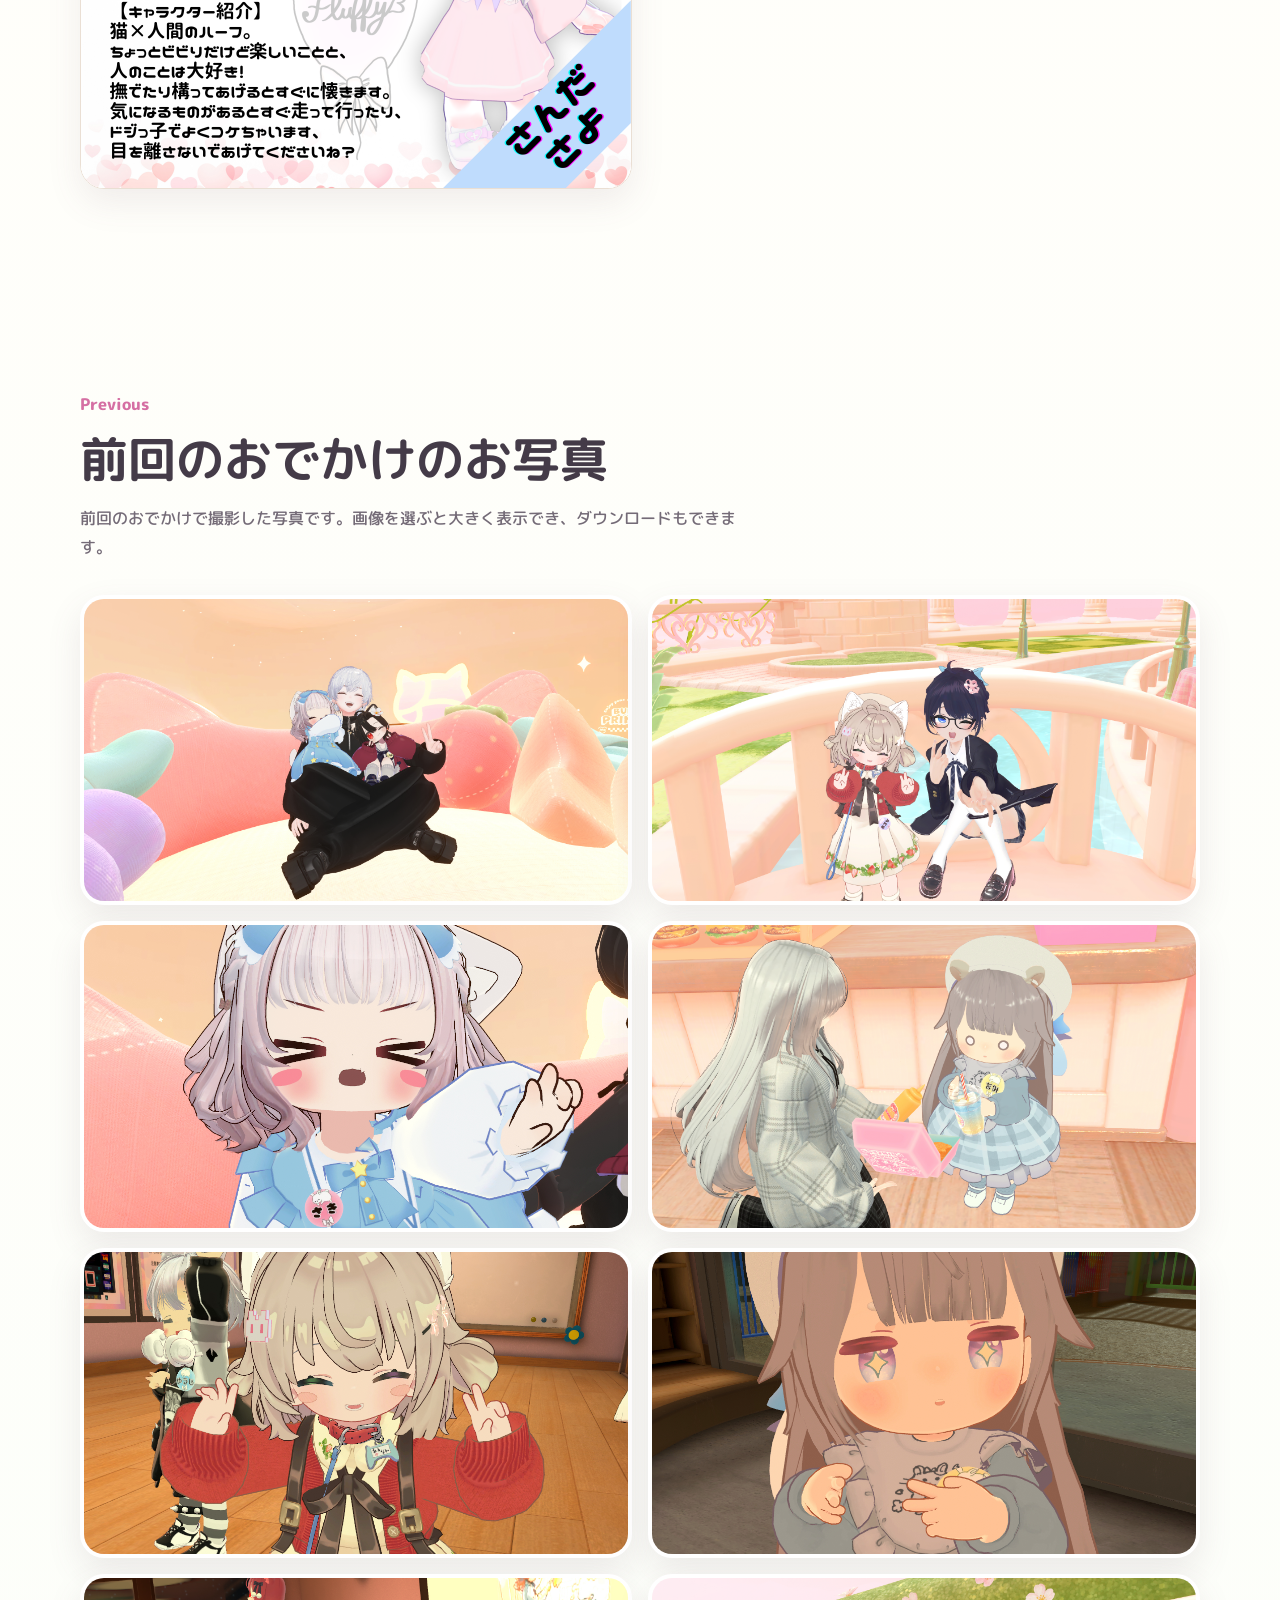
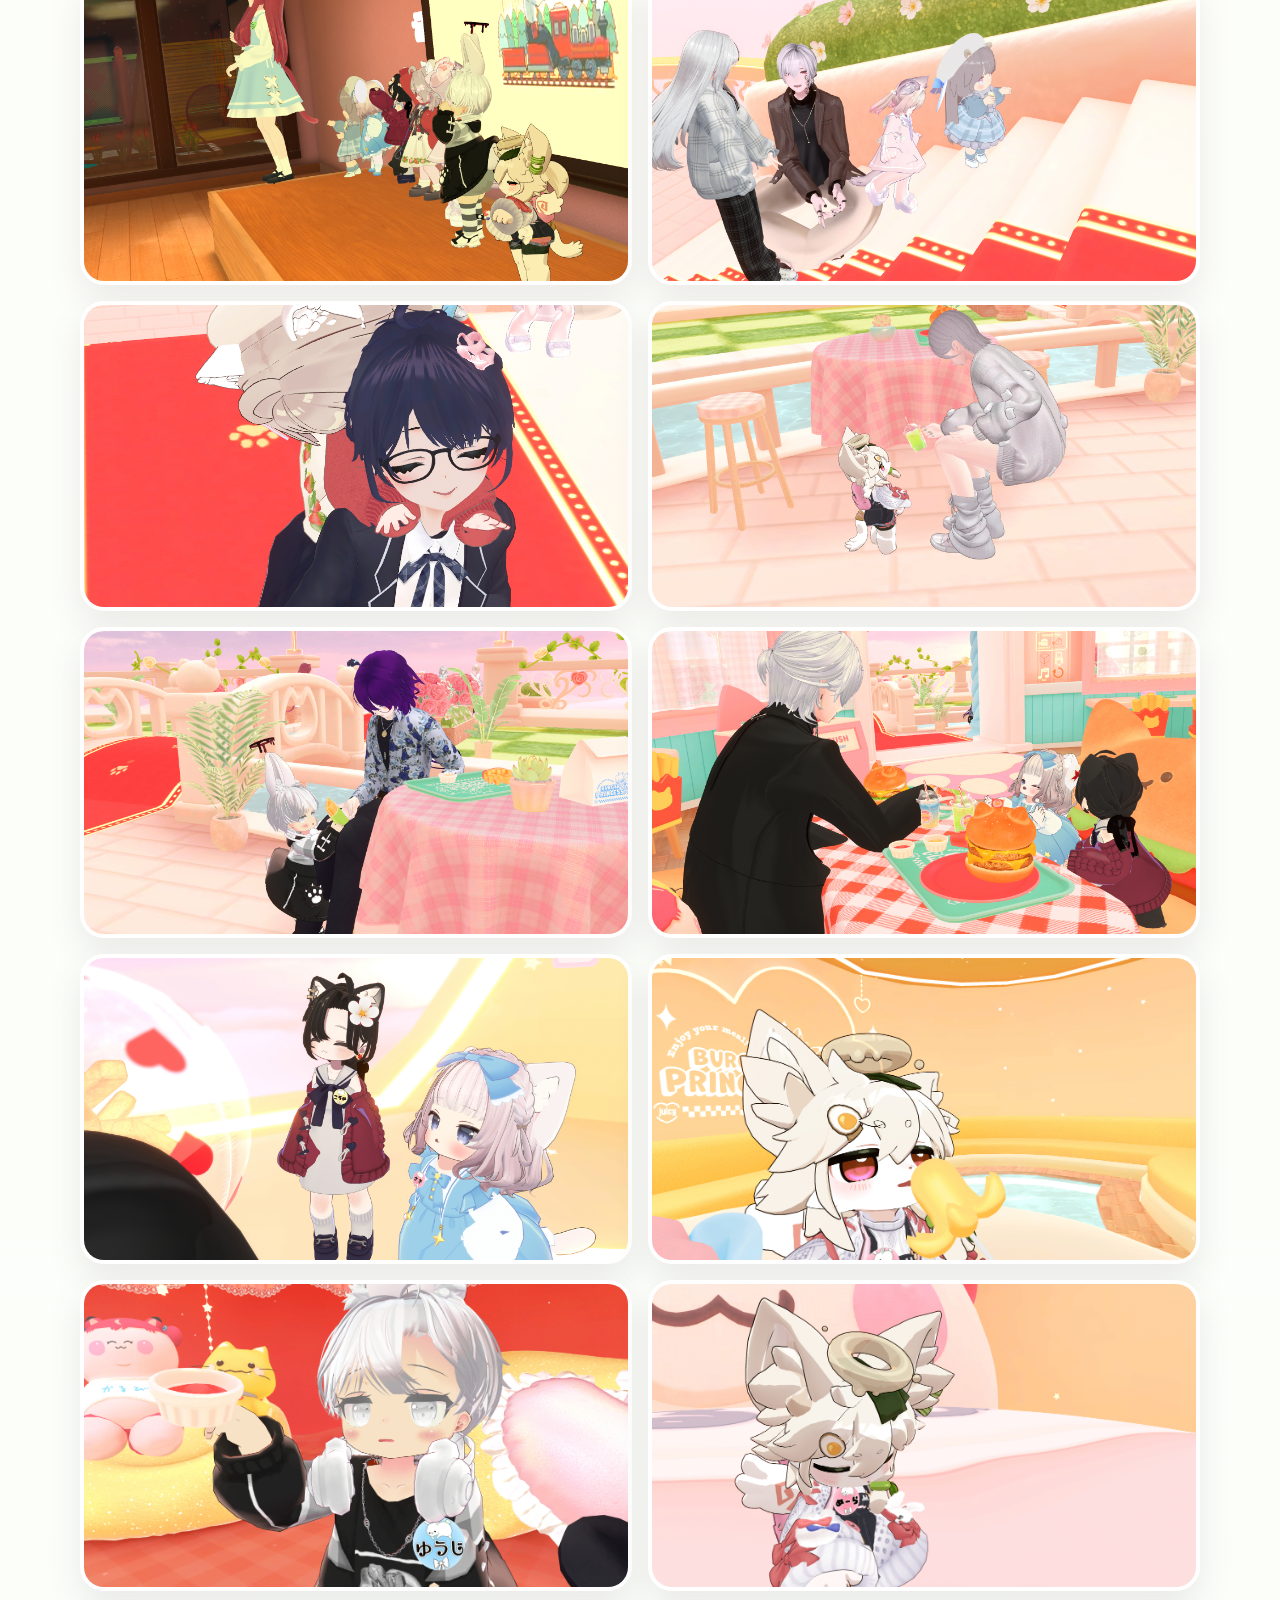
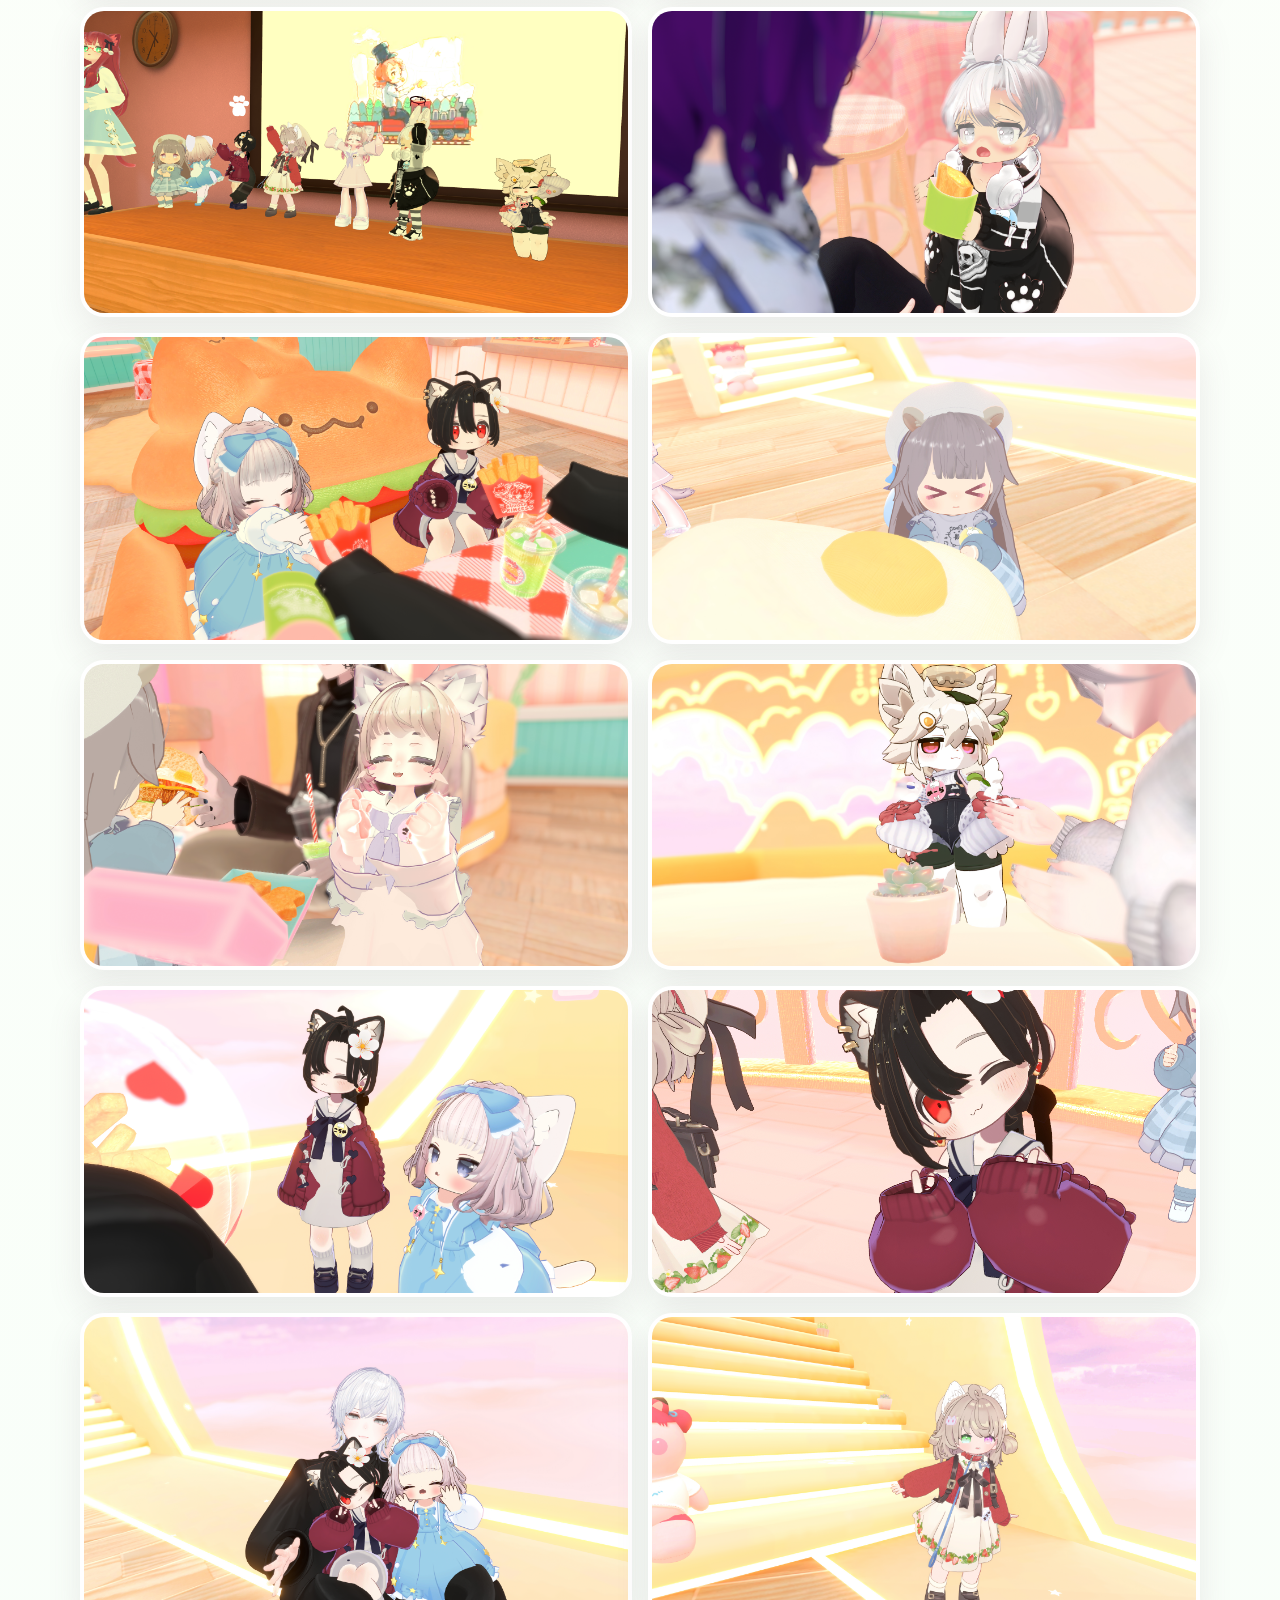
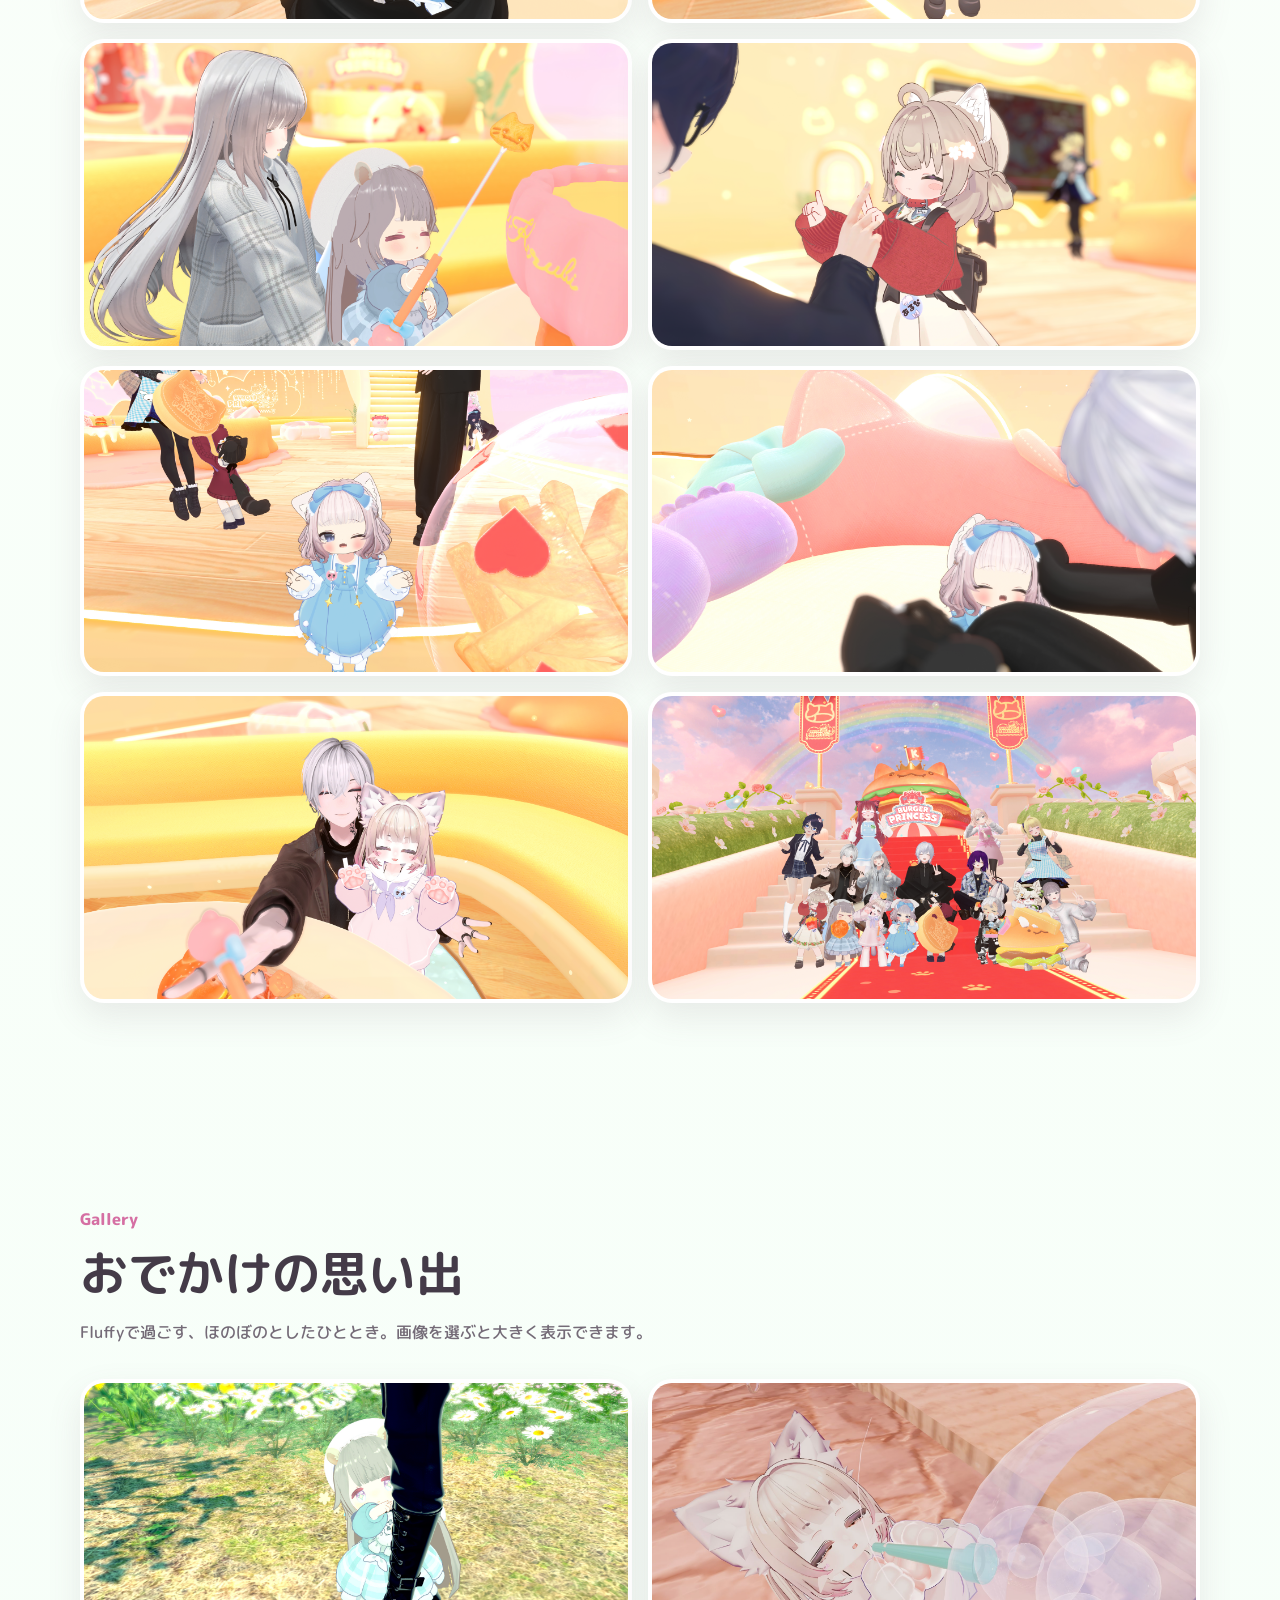
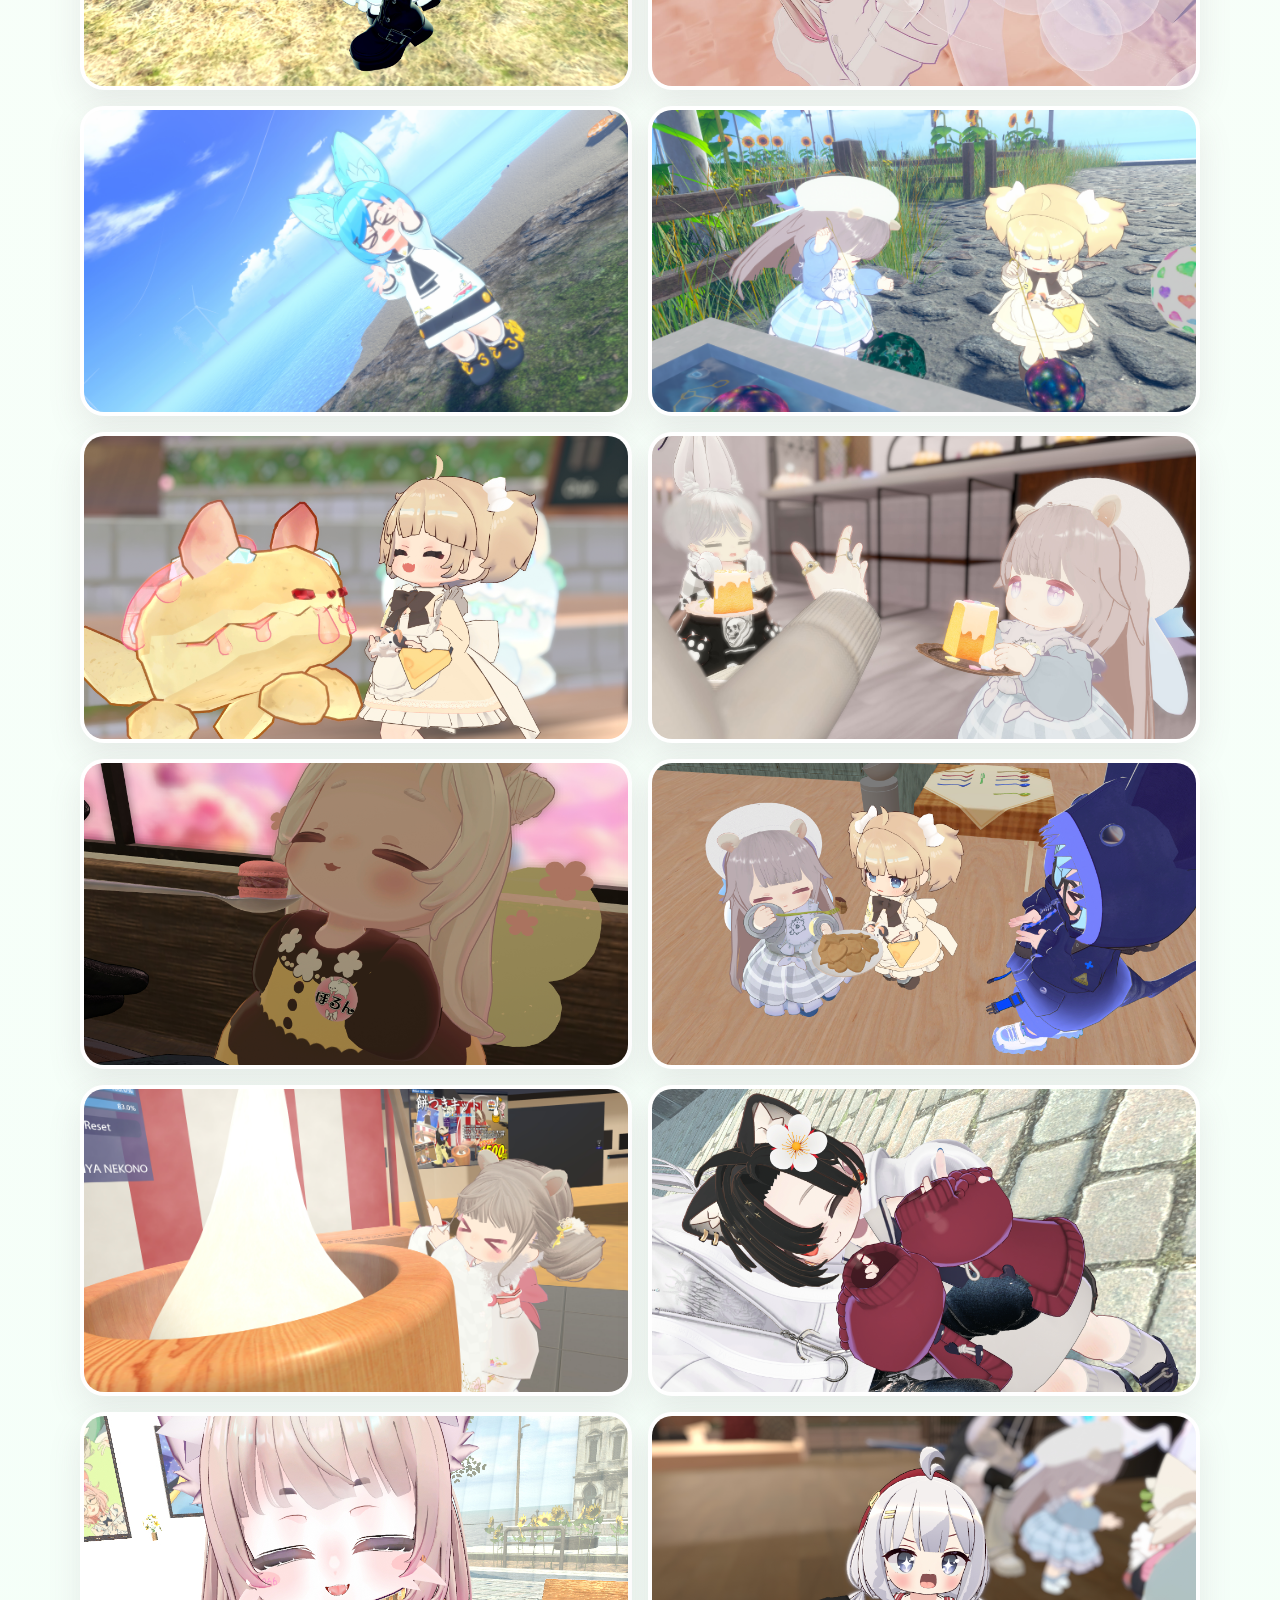
==== commit 4ddf9aa5: "Speed up previous photo loading" ====
--- a/index.html
+++ b/index.html
@@ -452,6 +452,6 @@
       <button class="lightbox-arrow lightbox-next" type="button" aria-label="次の画像">›</button>
     </div>
 
-    <script src="data/script.js?v=22"></script>
+    <script src="data/script.js?v=23"></script>
   </body>
 </html>
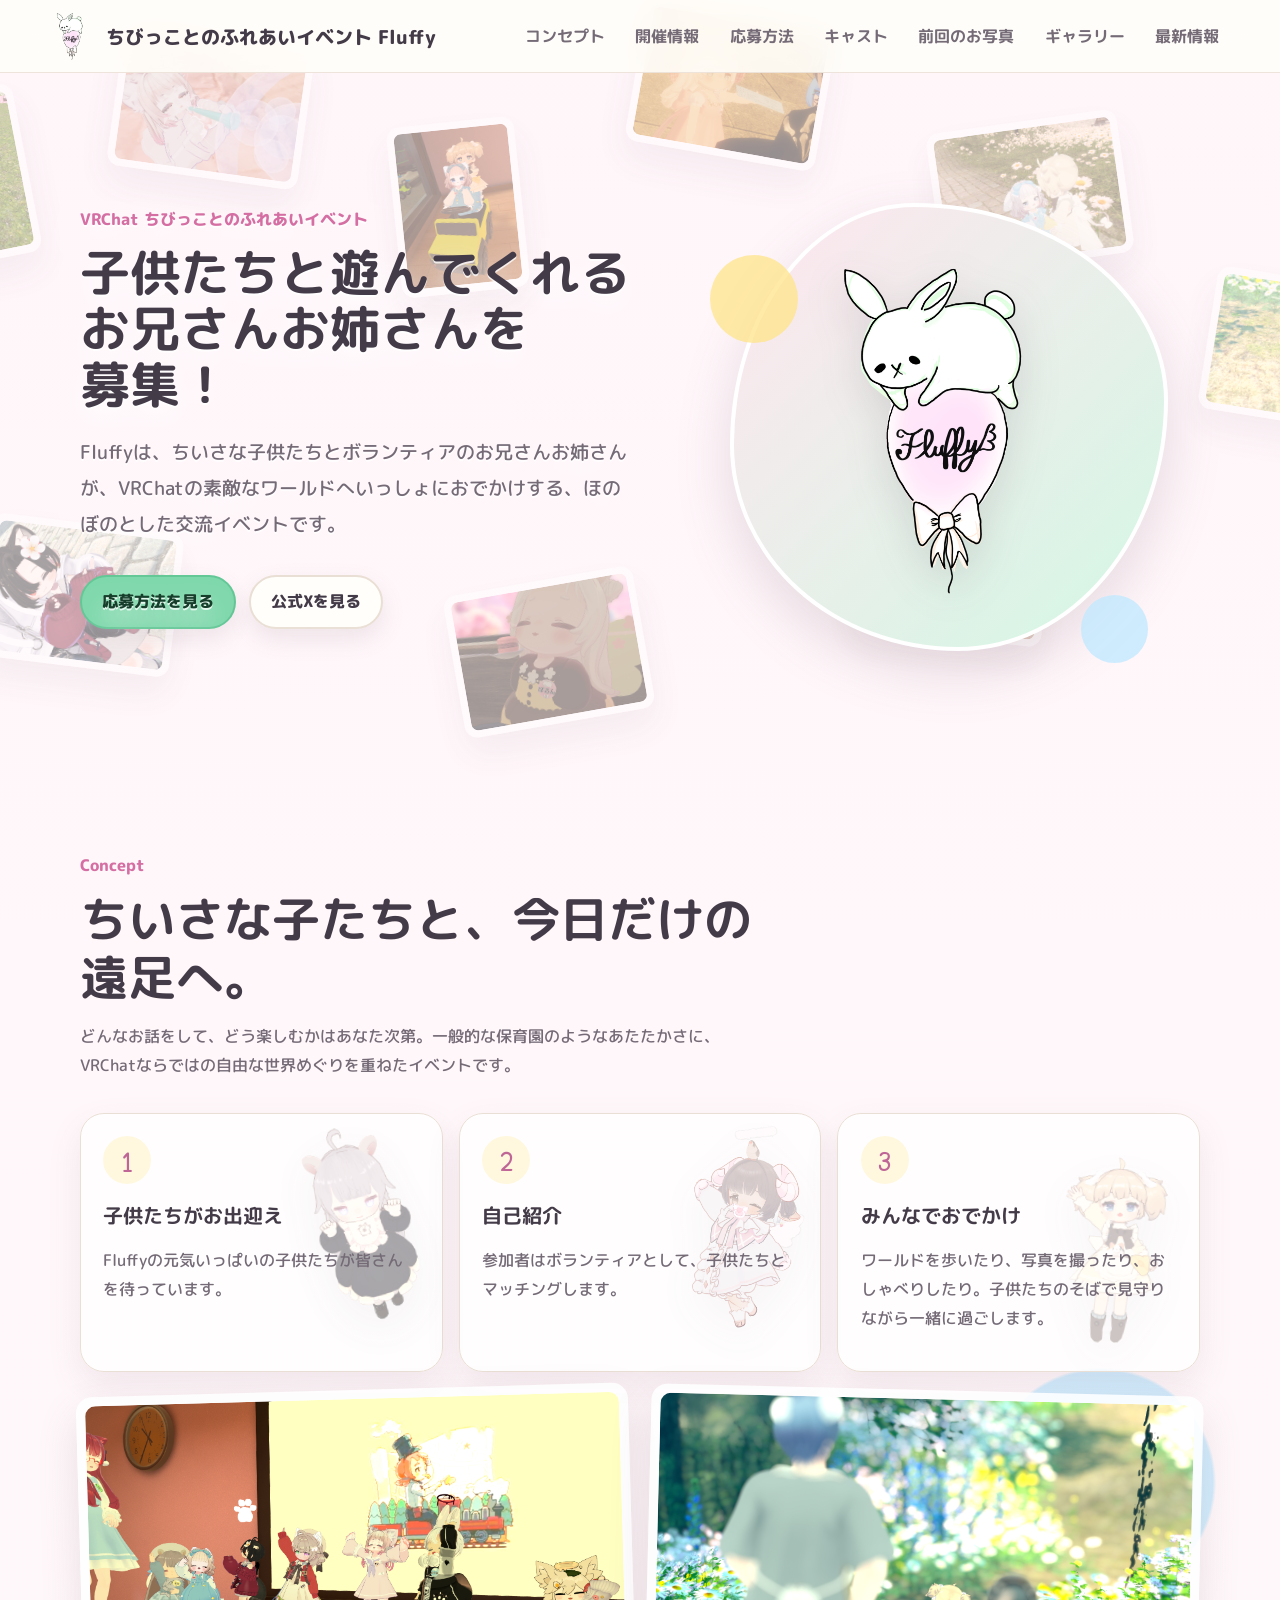
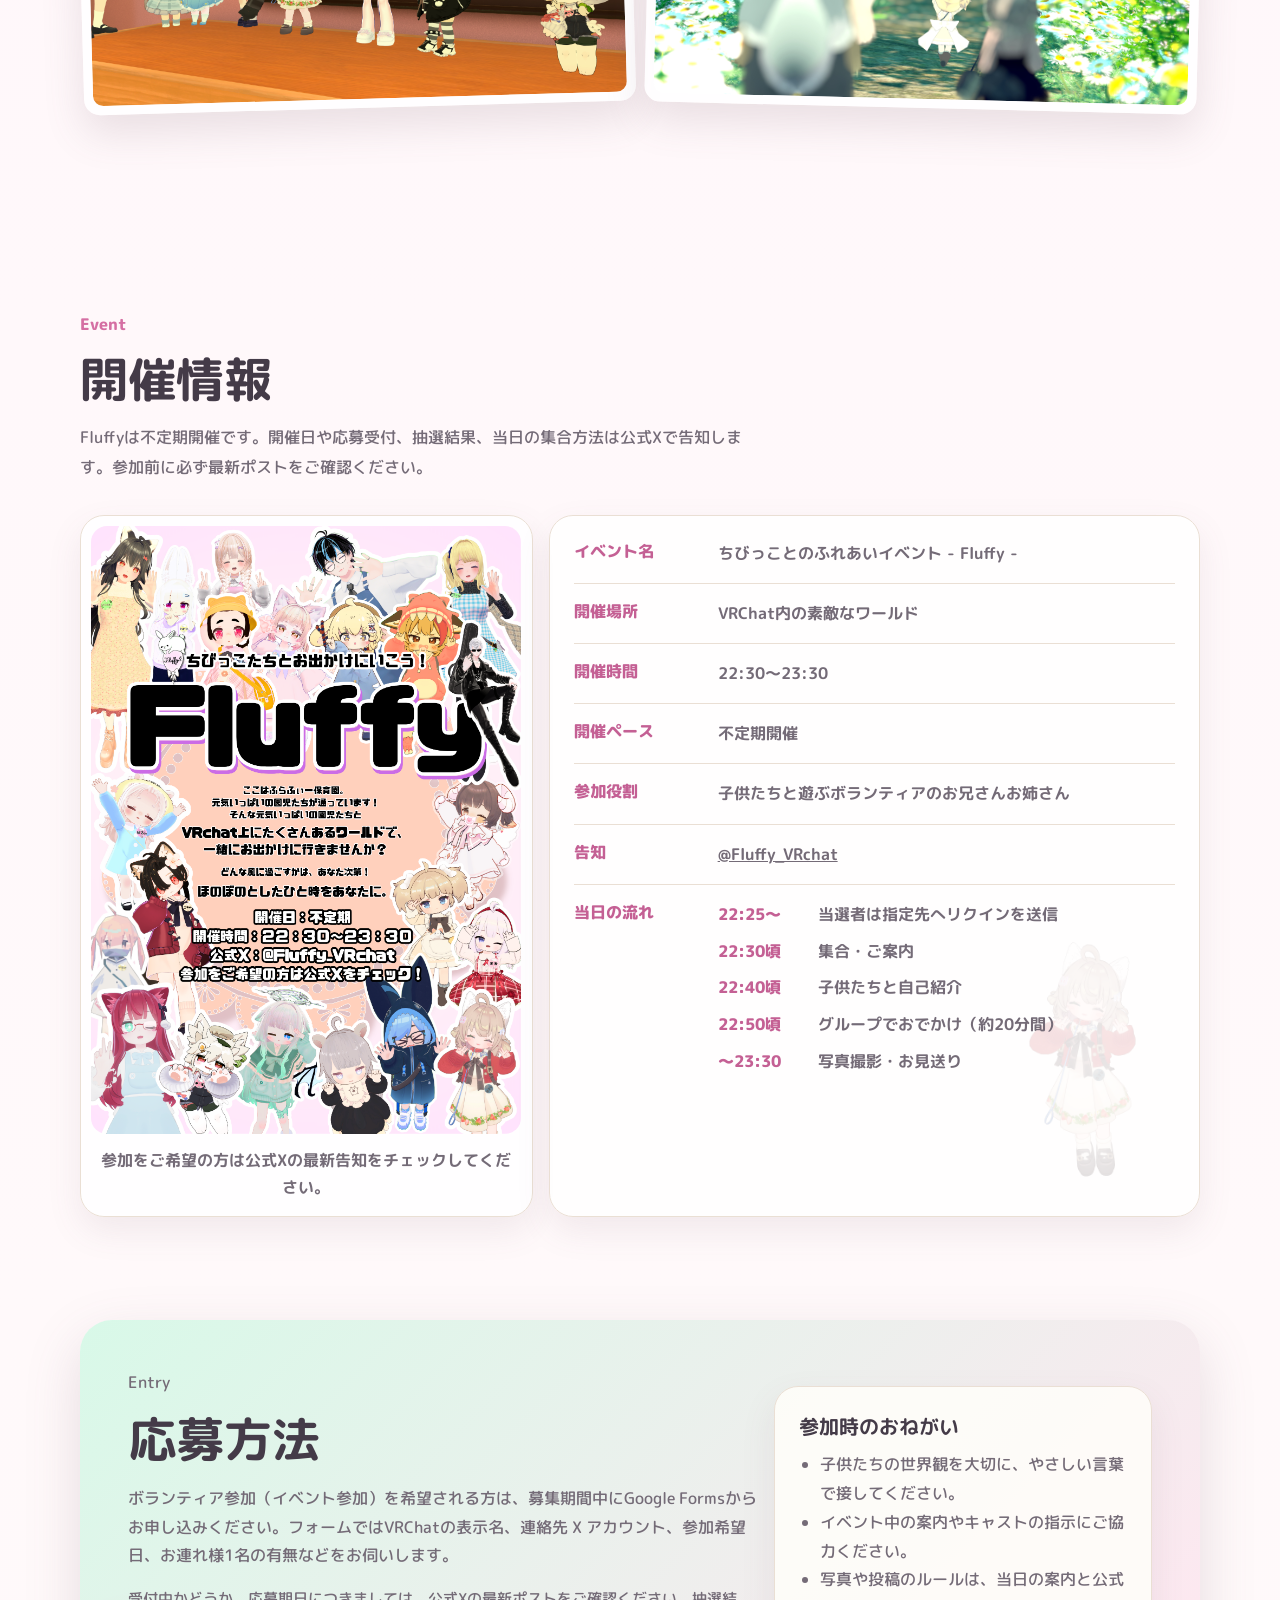
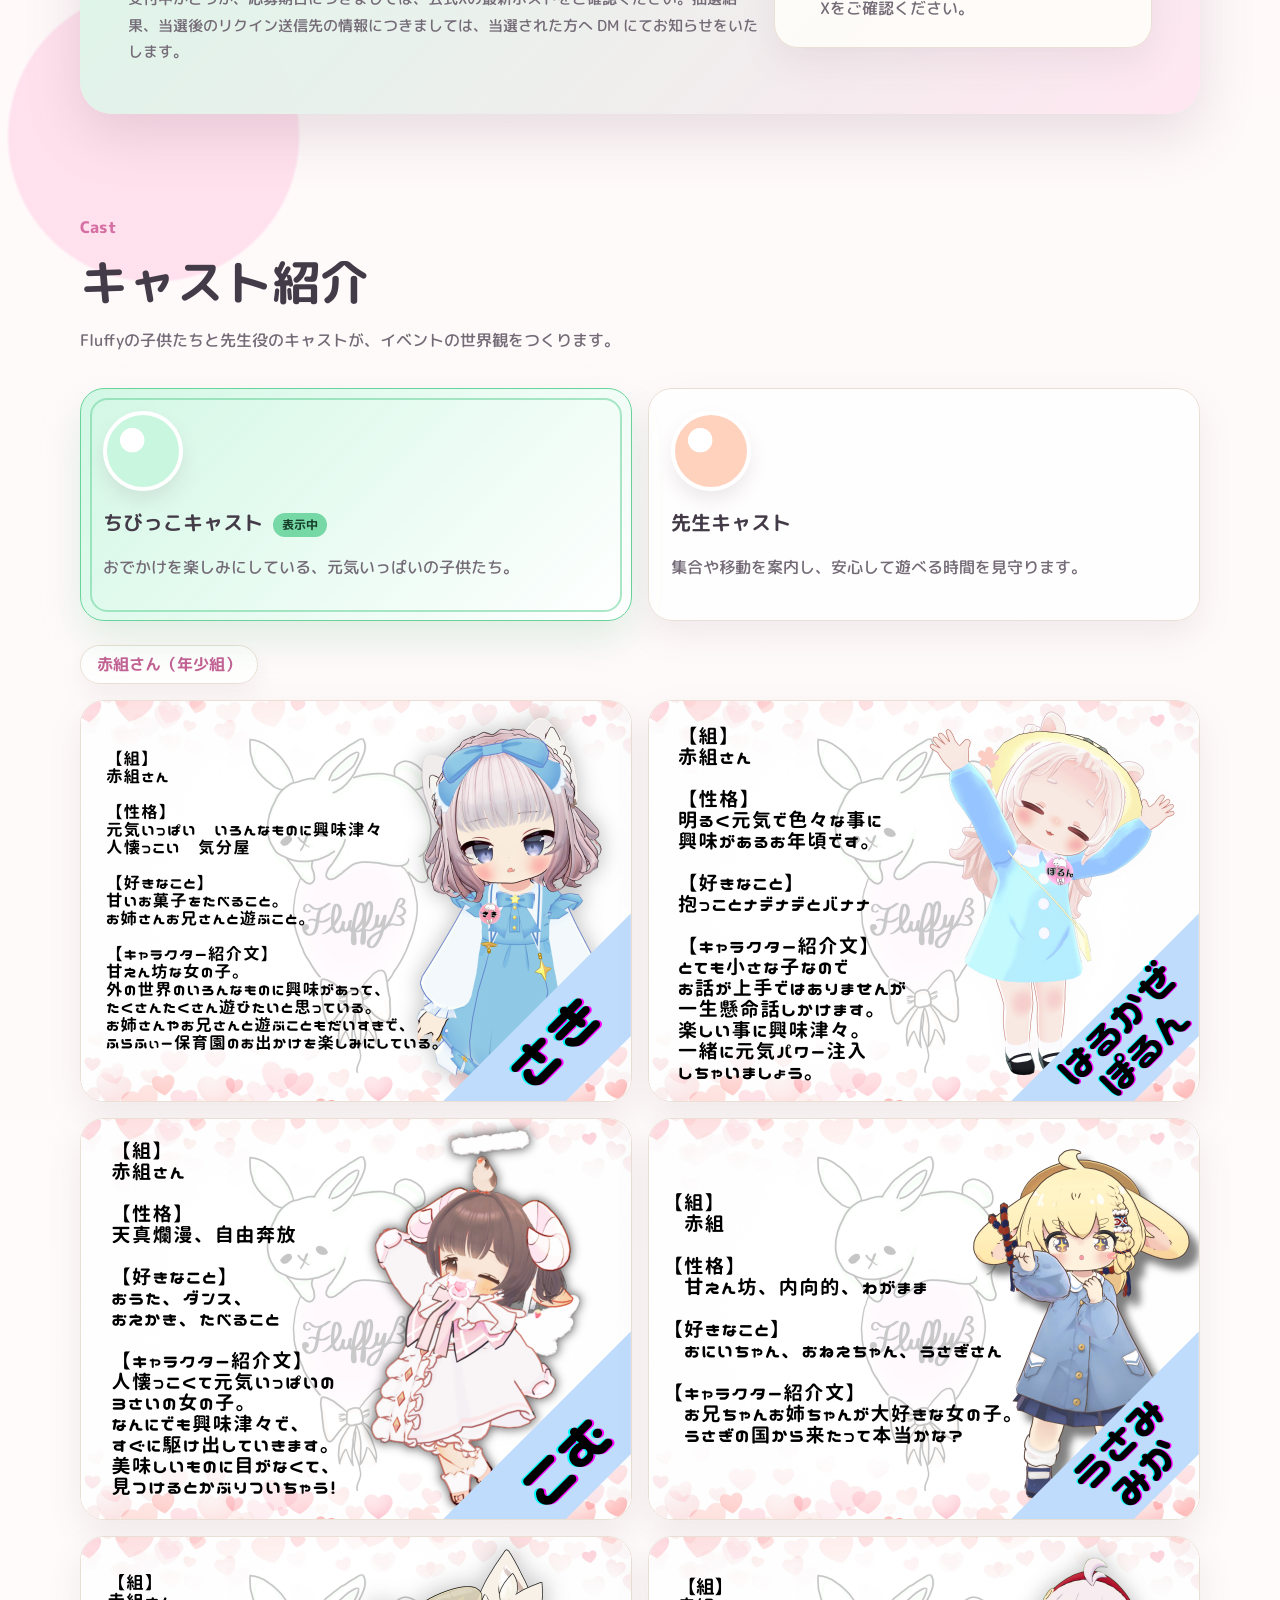
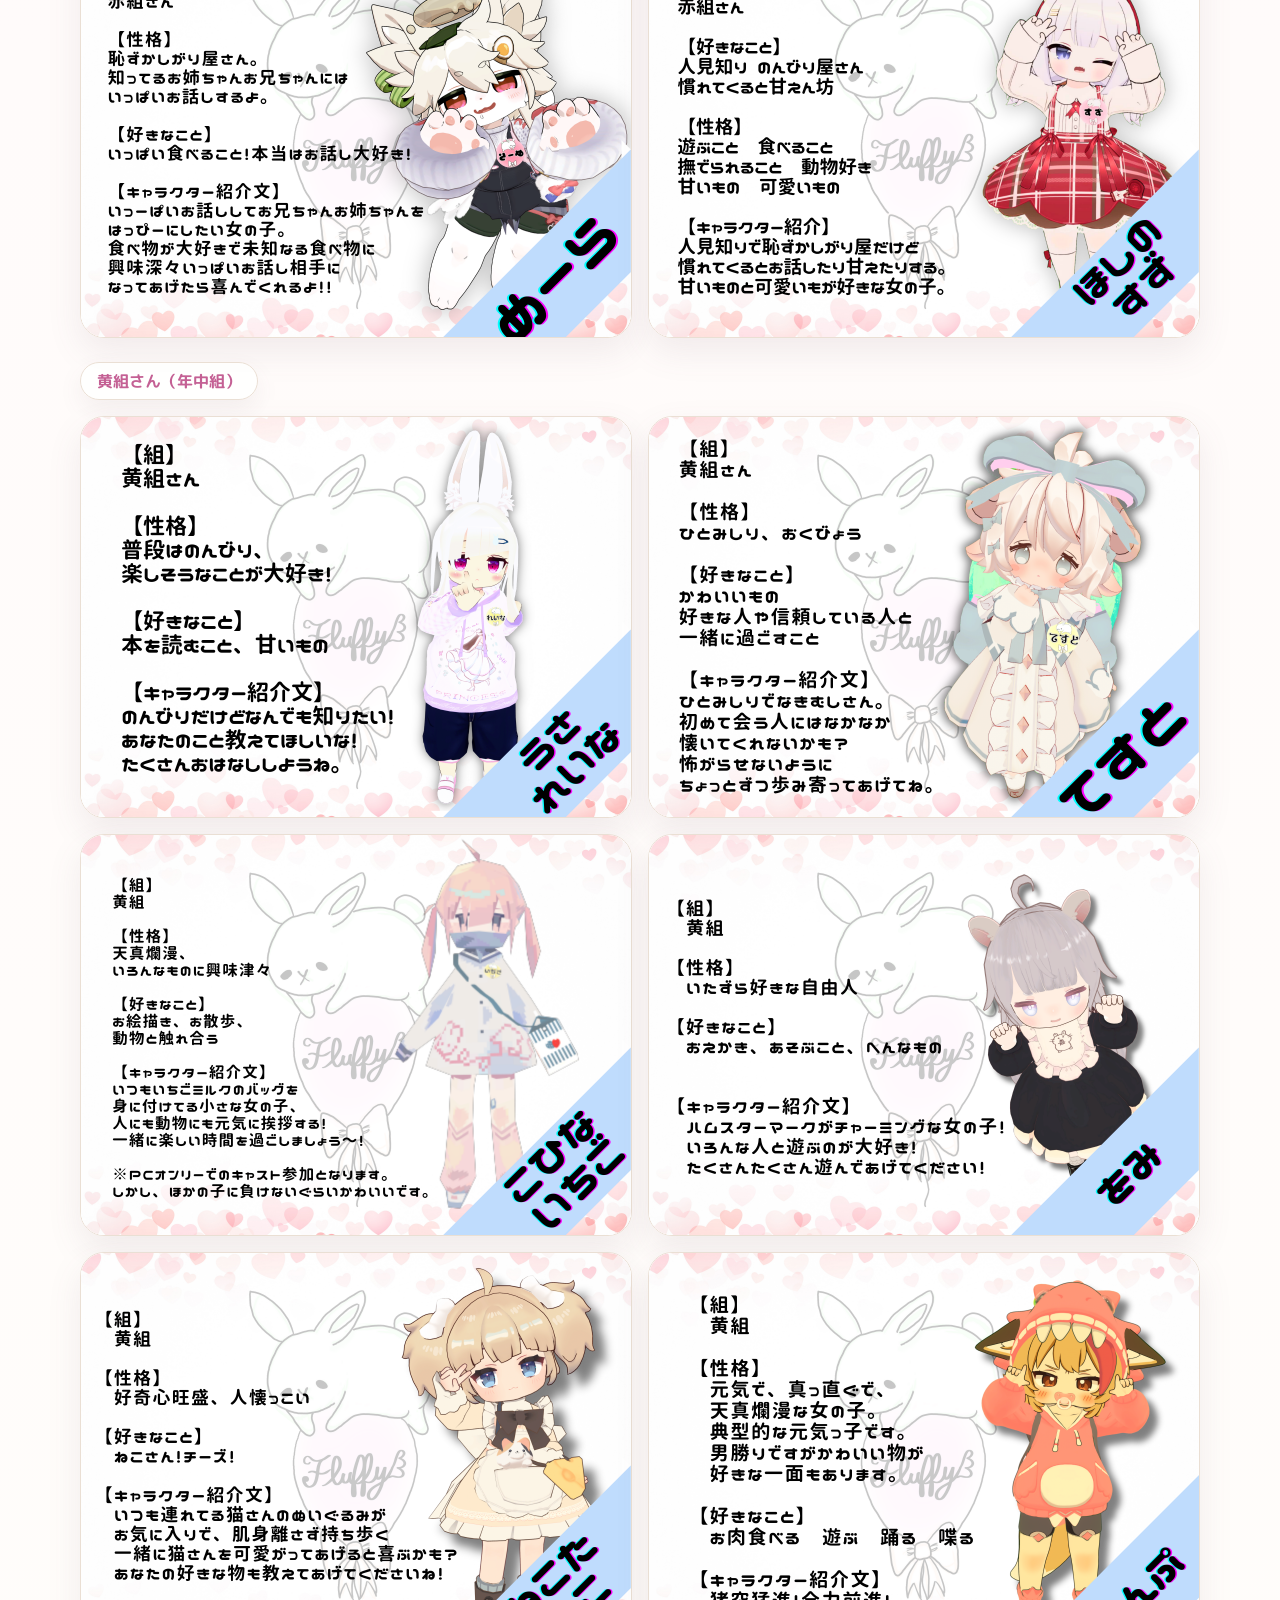
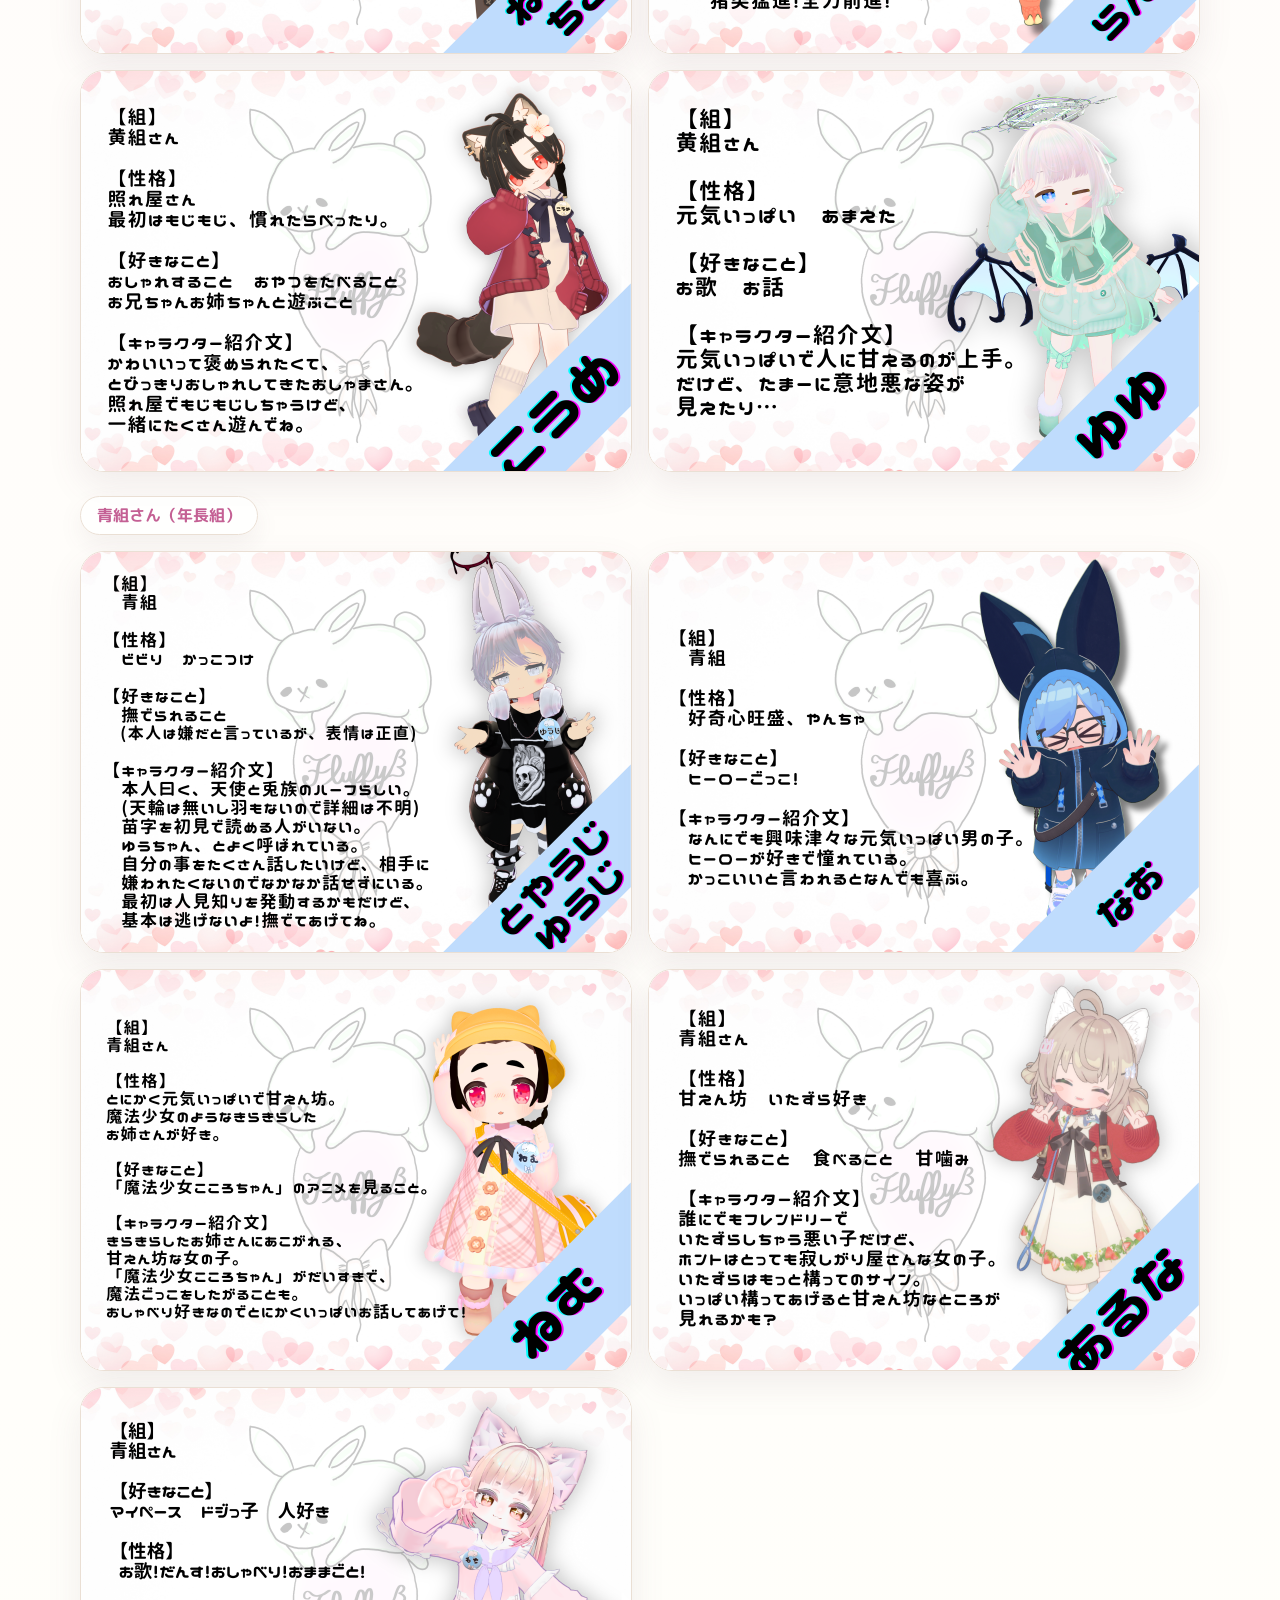
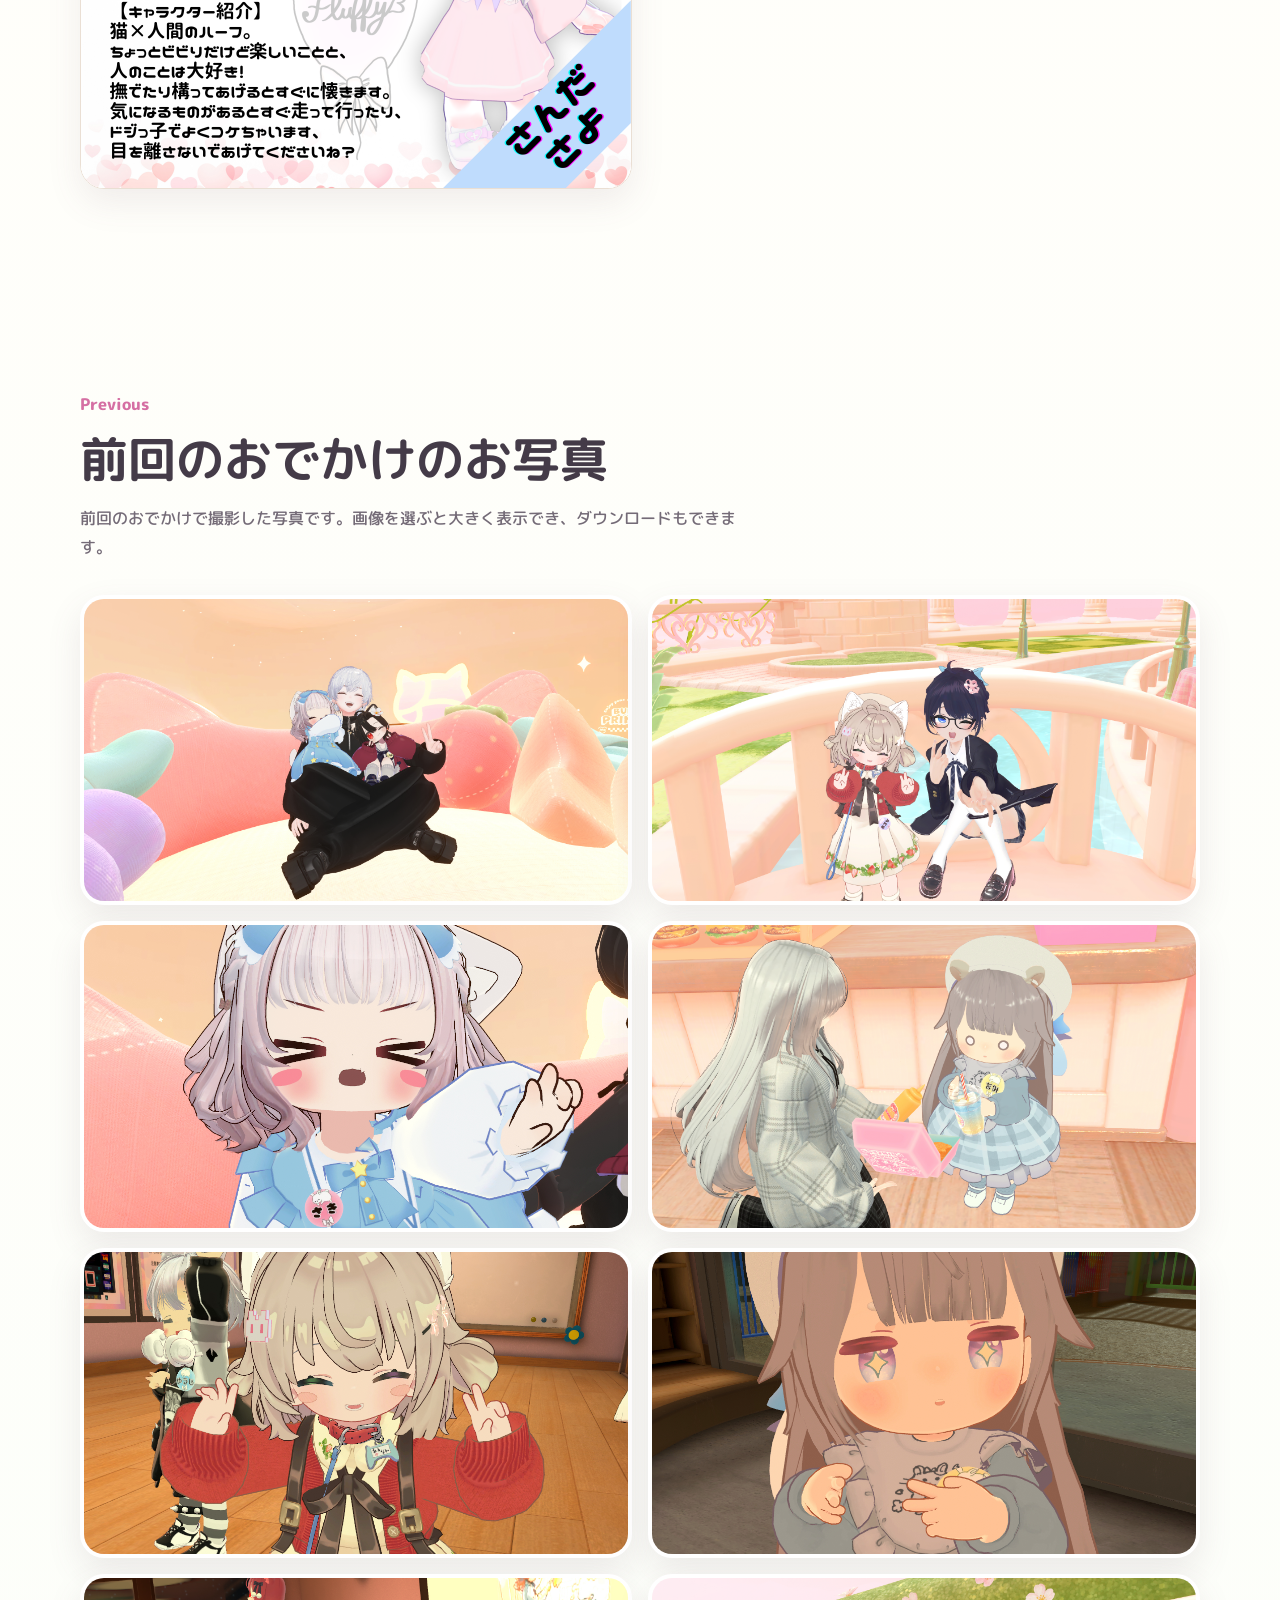
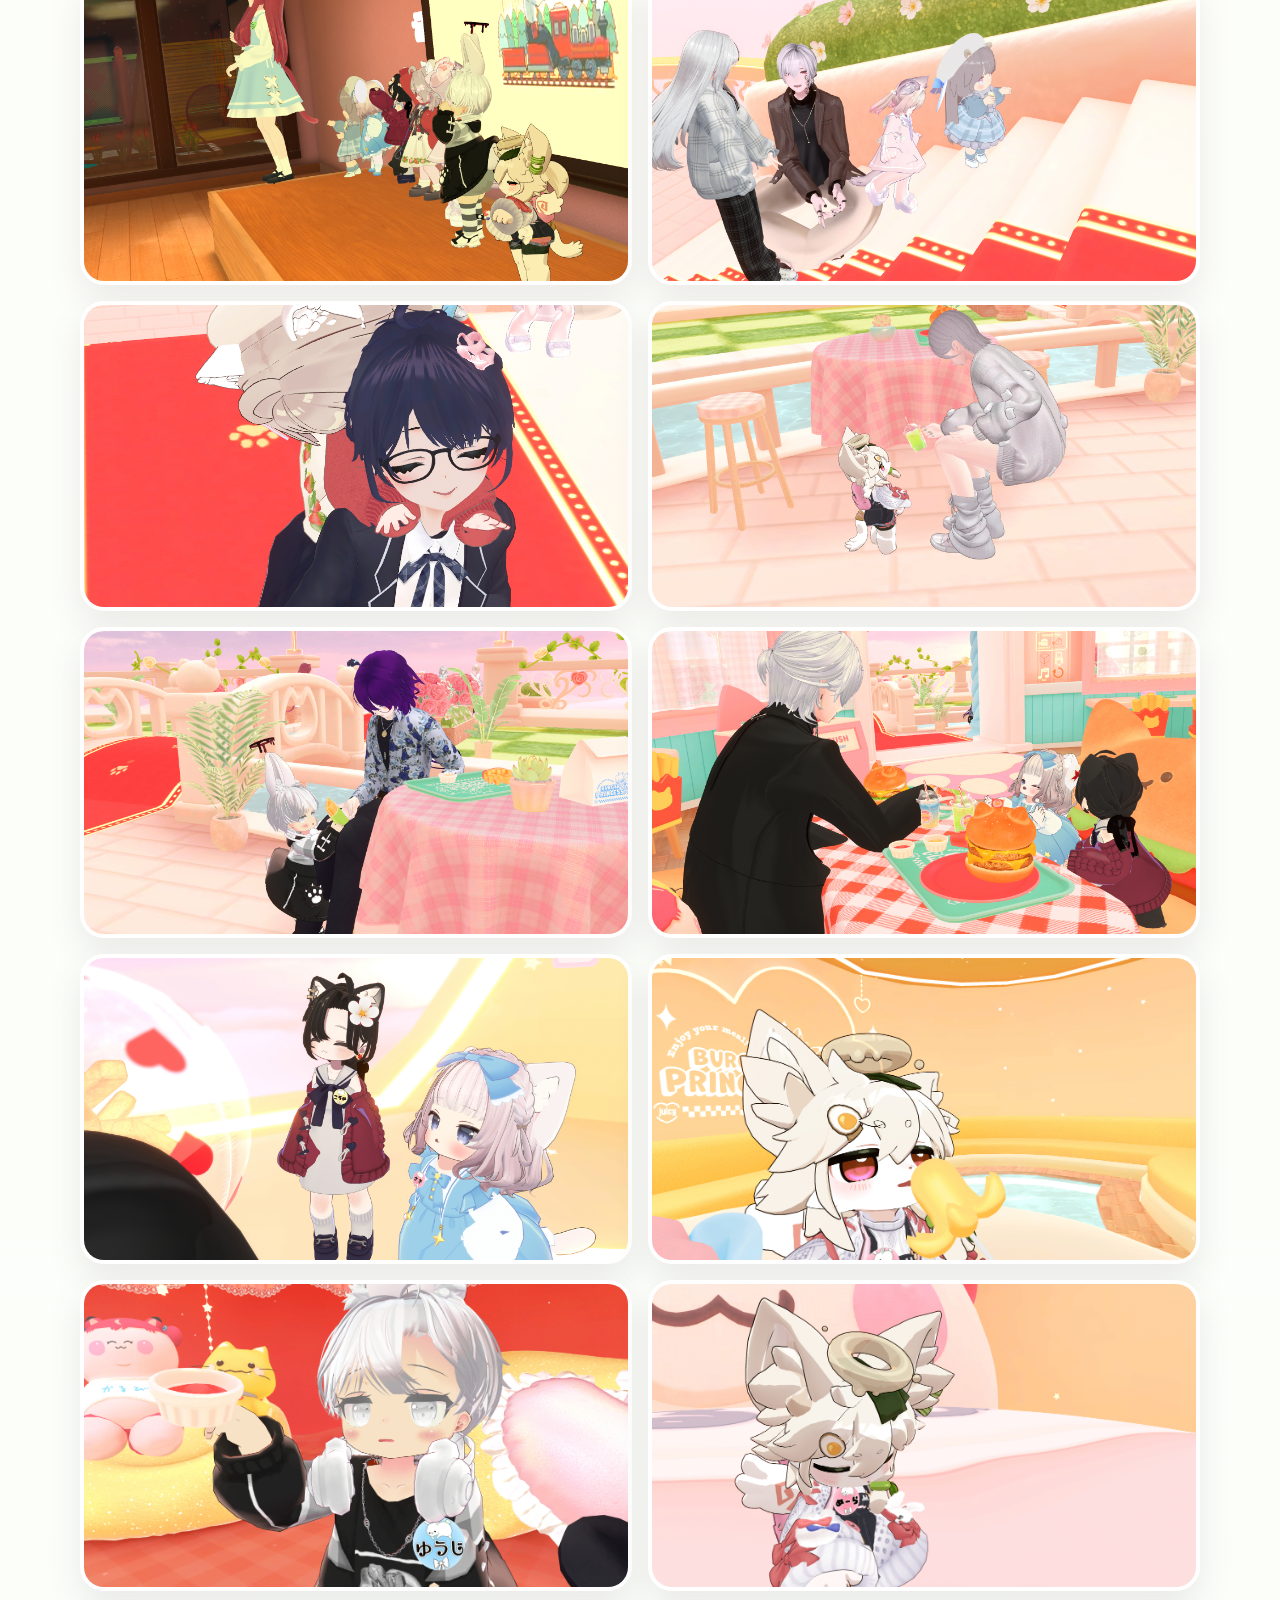
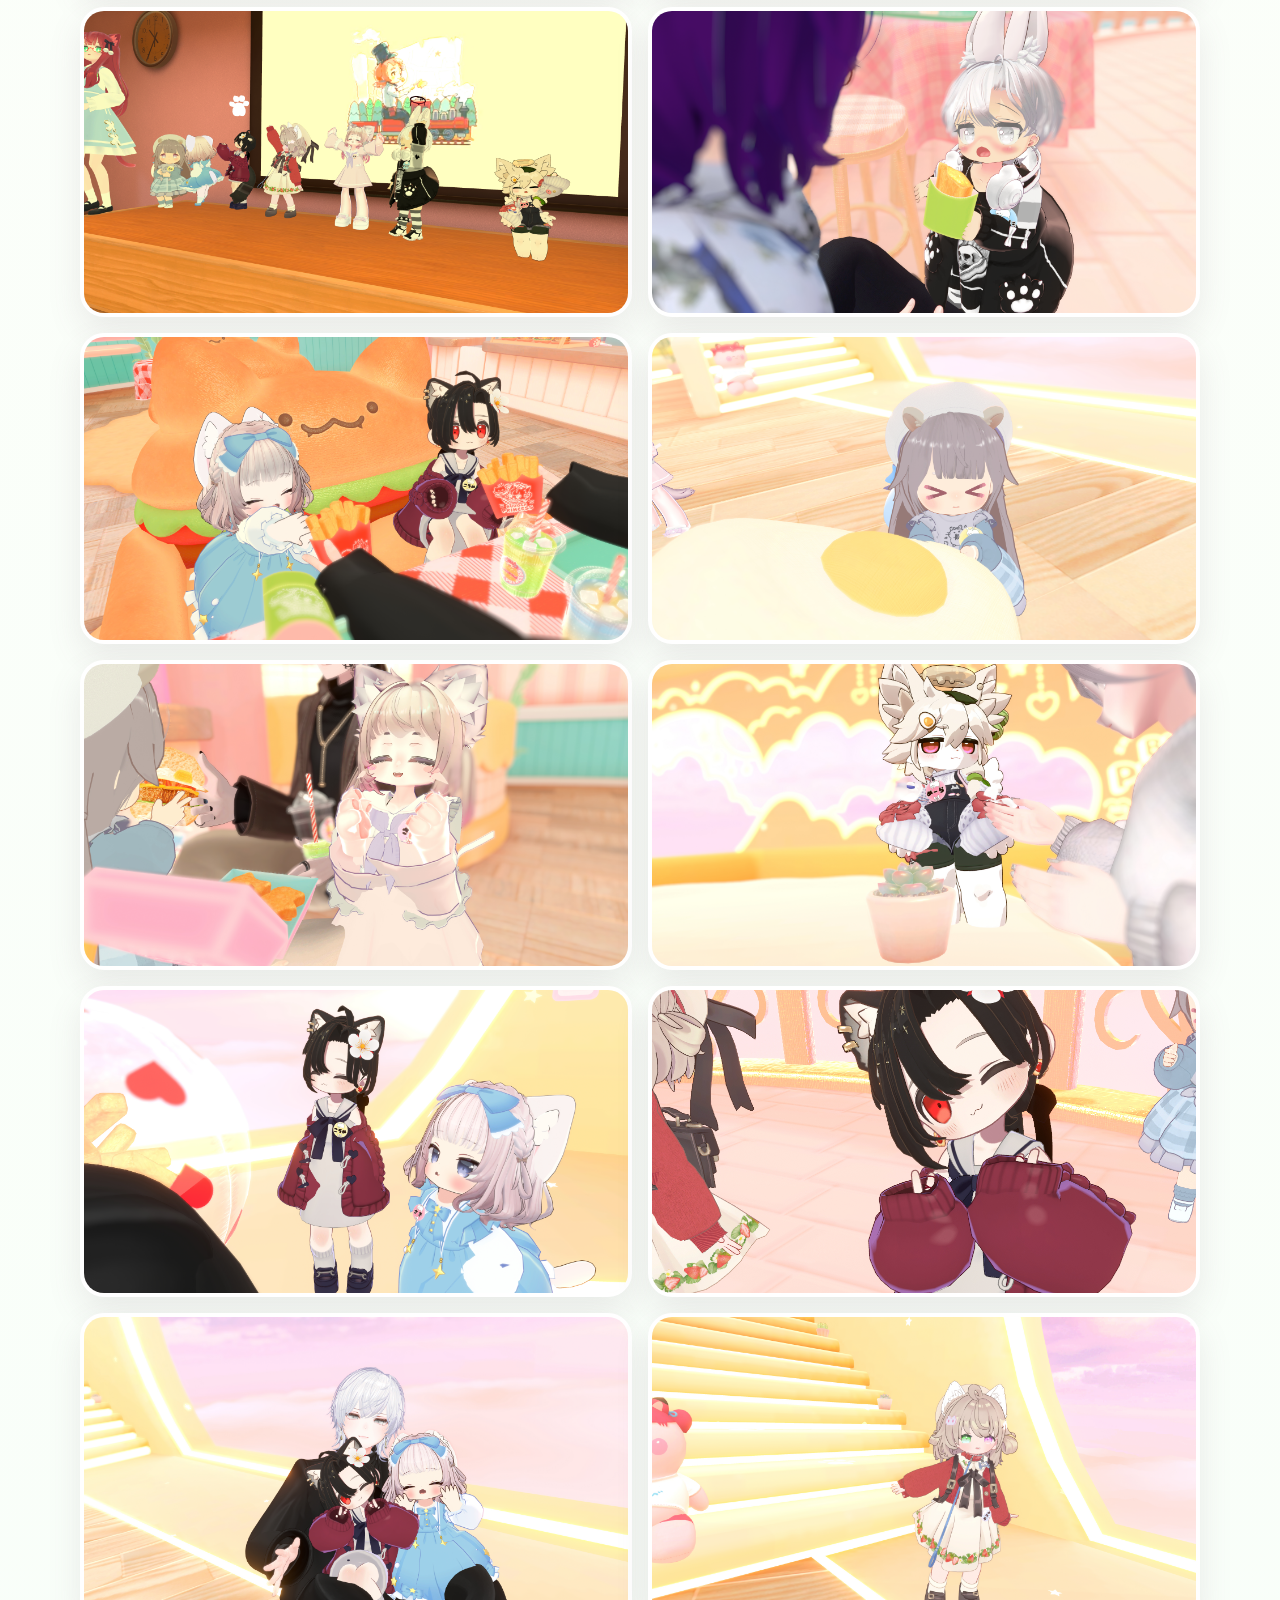
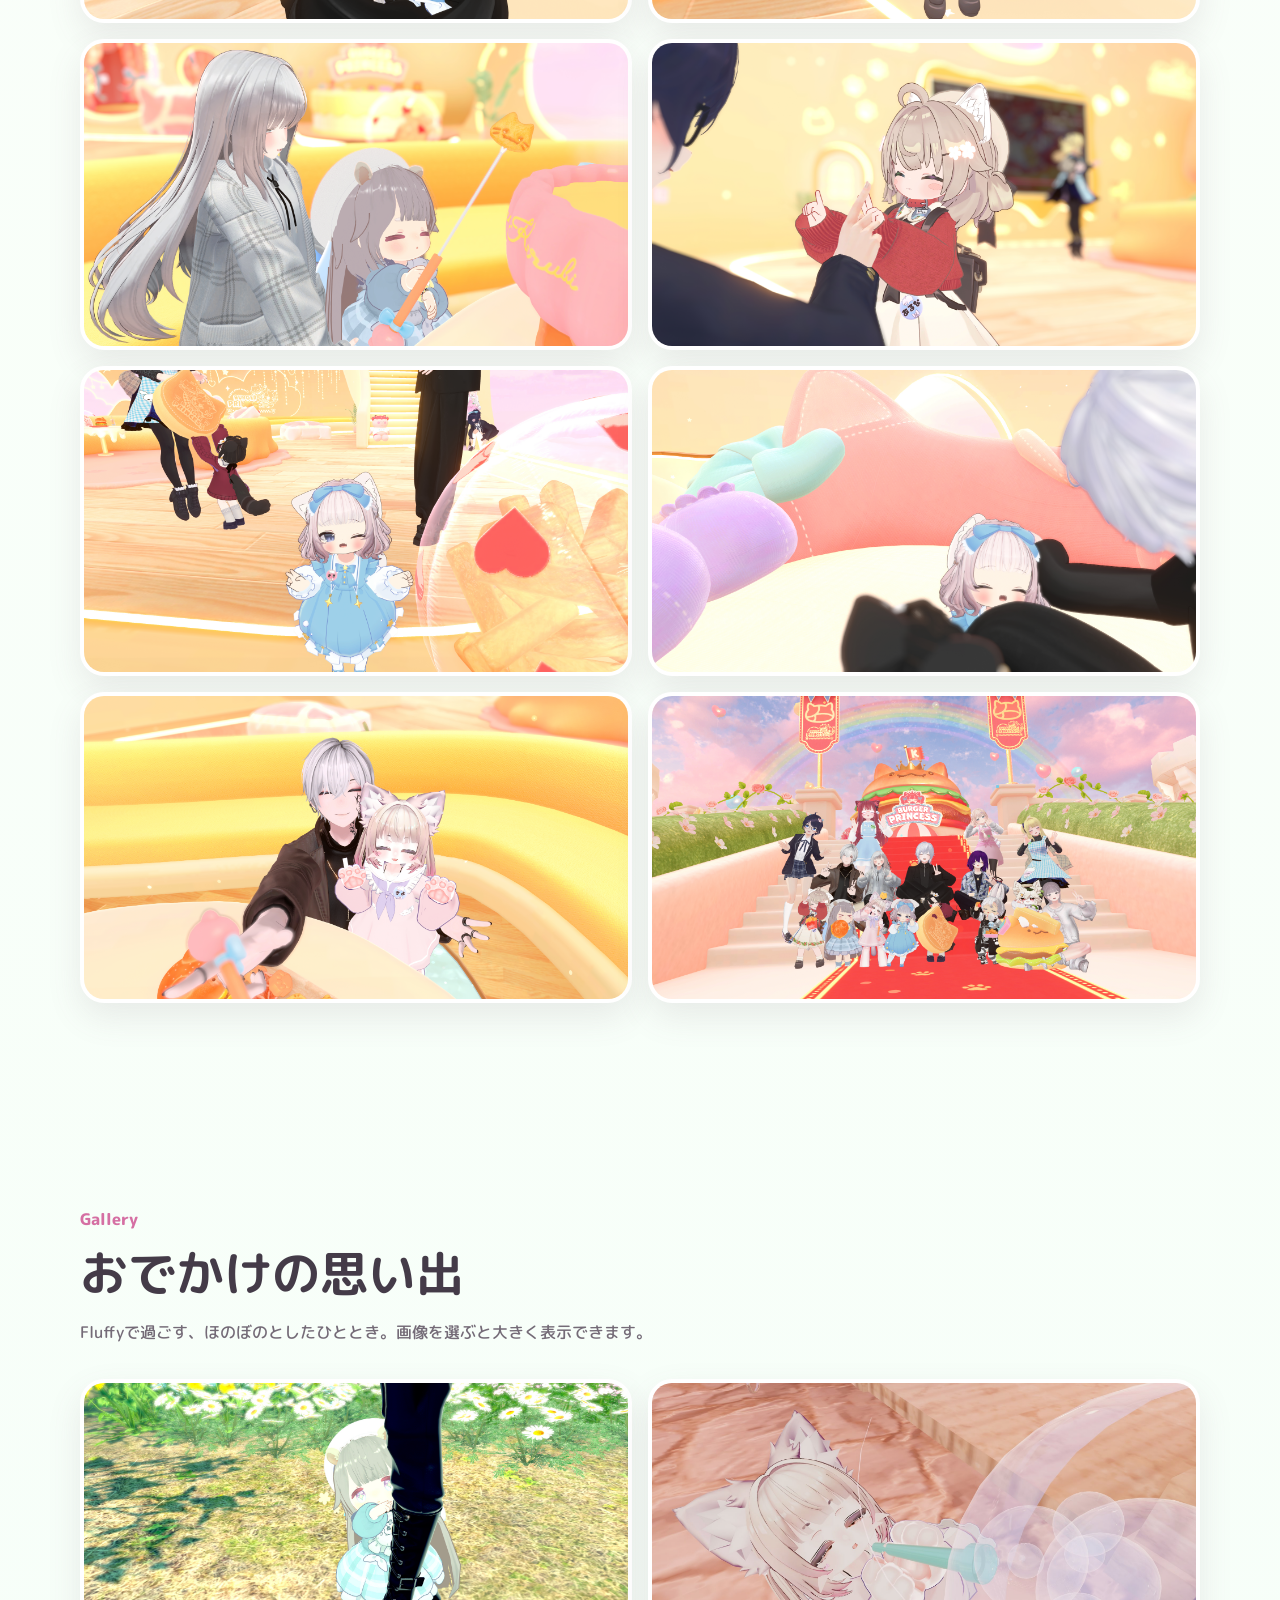
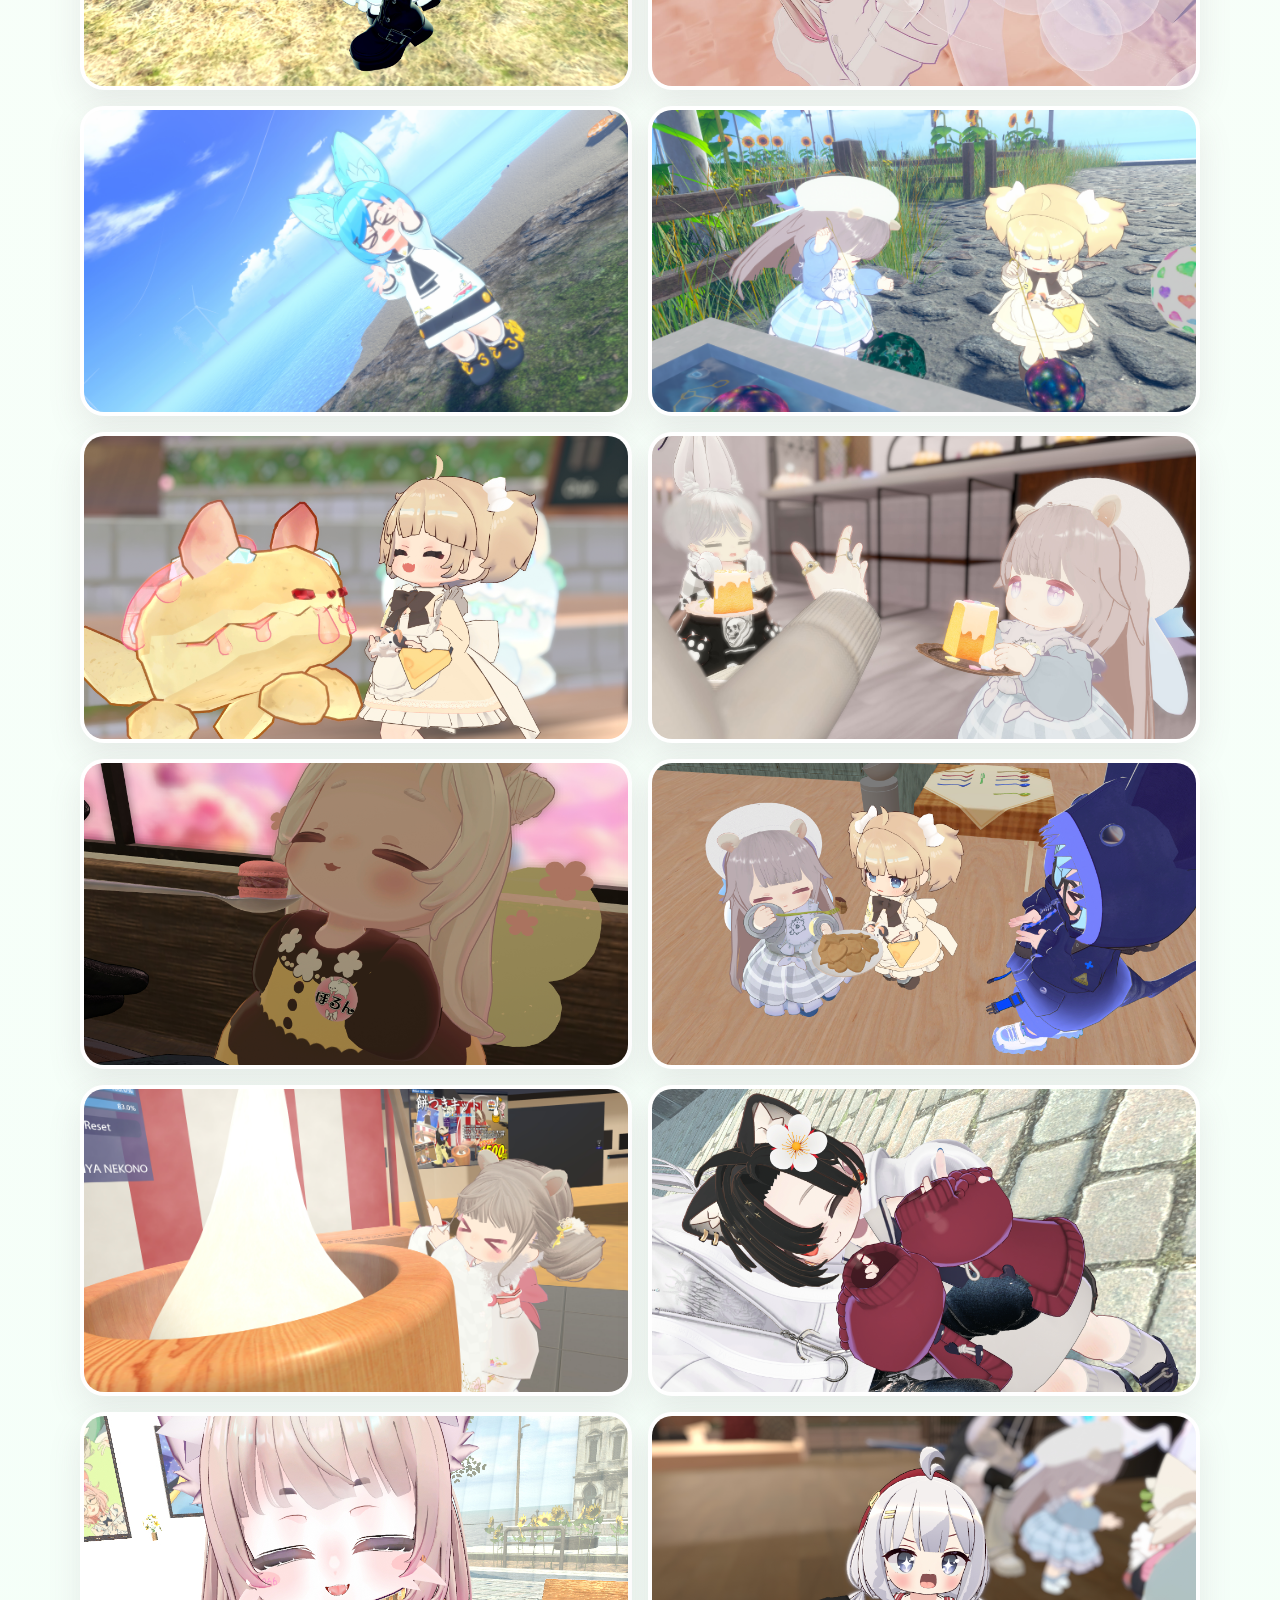
==== commit 7cfad3fe: "Use mobile share sheet for previous photos" ====
--- a/index.html
+++ b/index.html
@@ -452,6 +452,6 @@
       <button class="lightbox-arrow lightbox-next" type="button" aria-label="次の画像">›</button>
     </div>
 
-    <script src="data/script.js?v=23"></script>
+    <script src="data/script.js?v=24"></script>
   </body>
 </html>
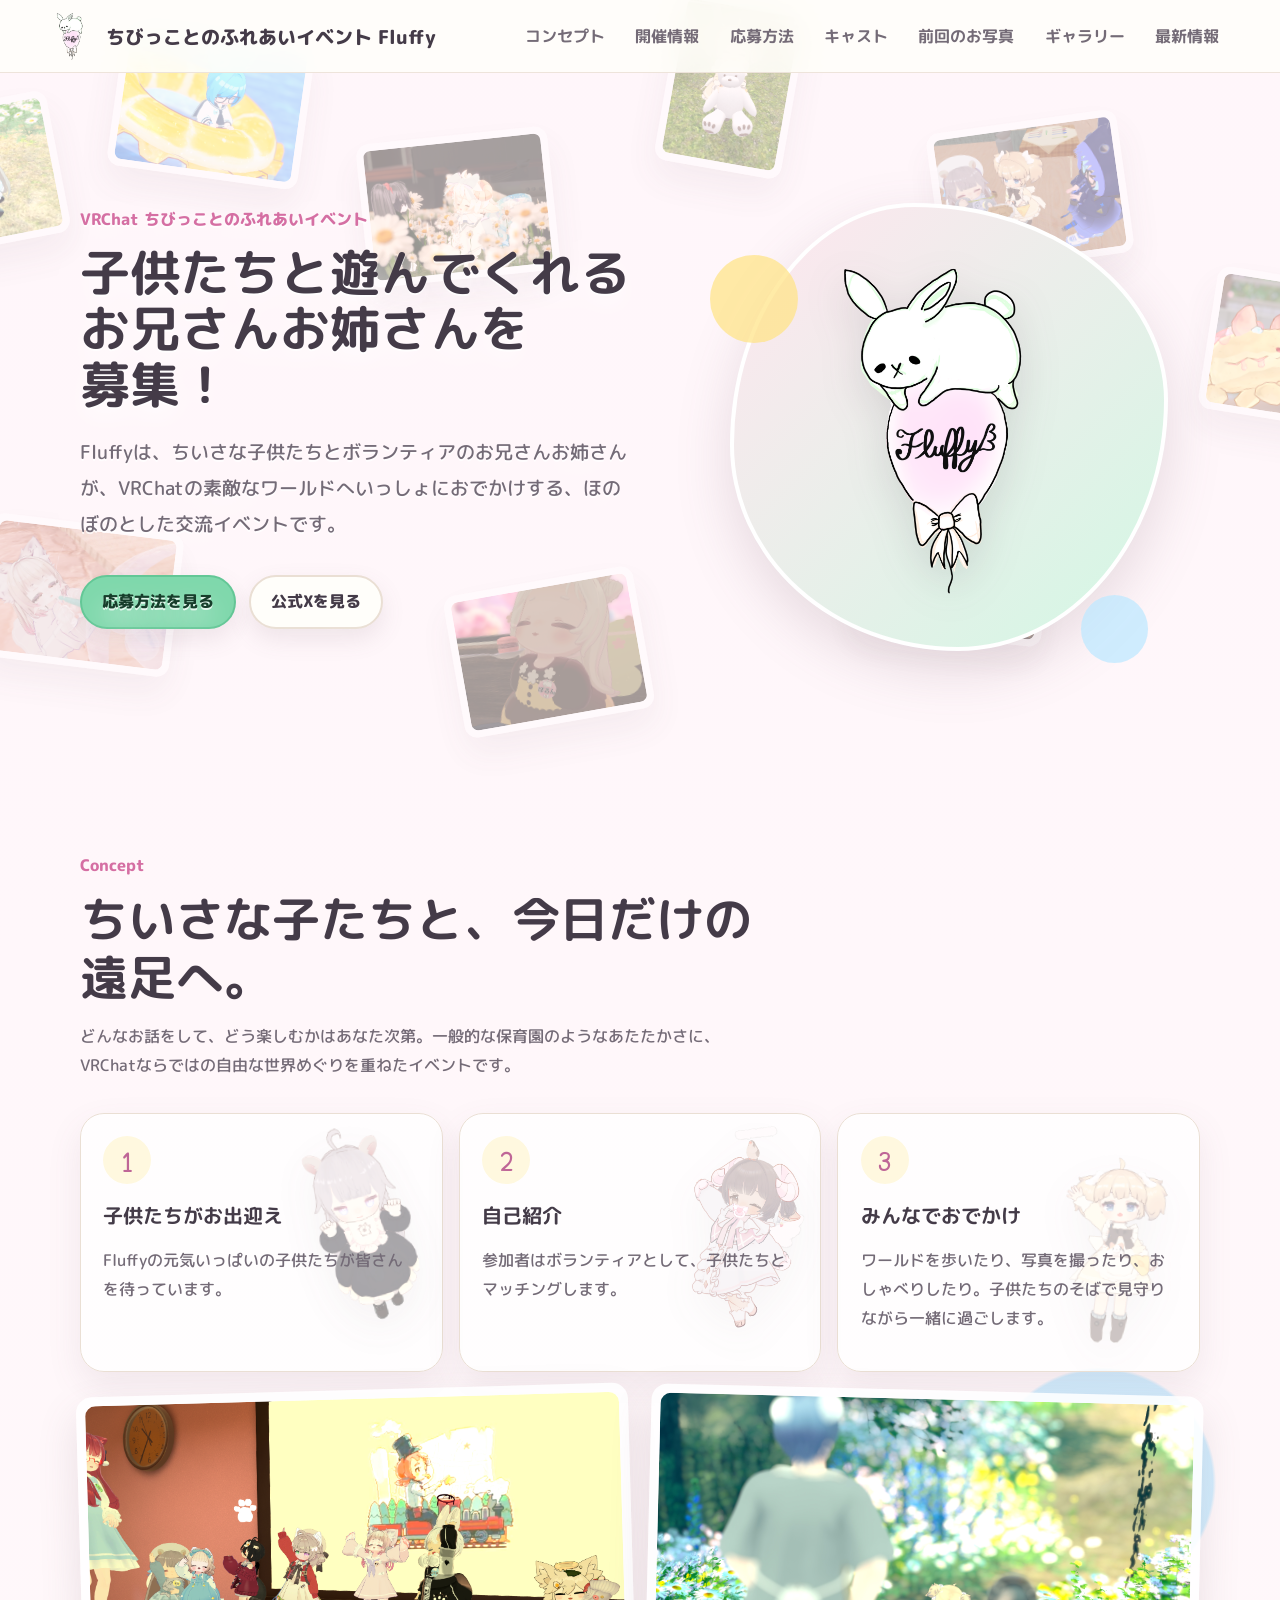
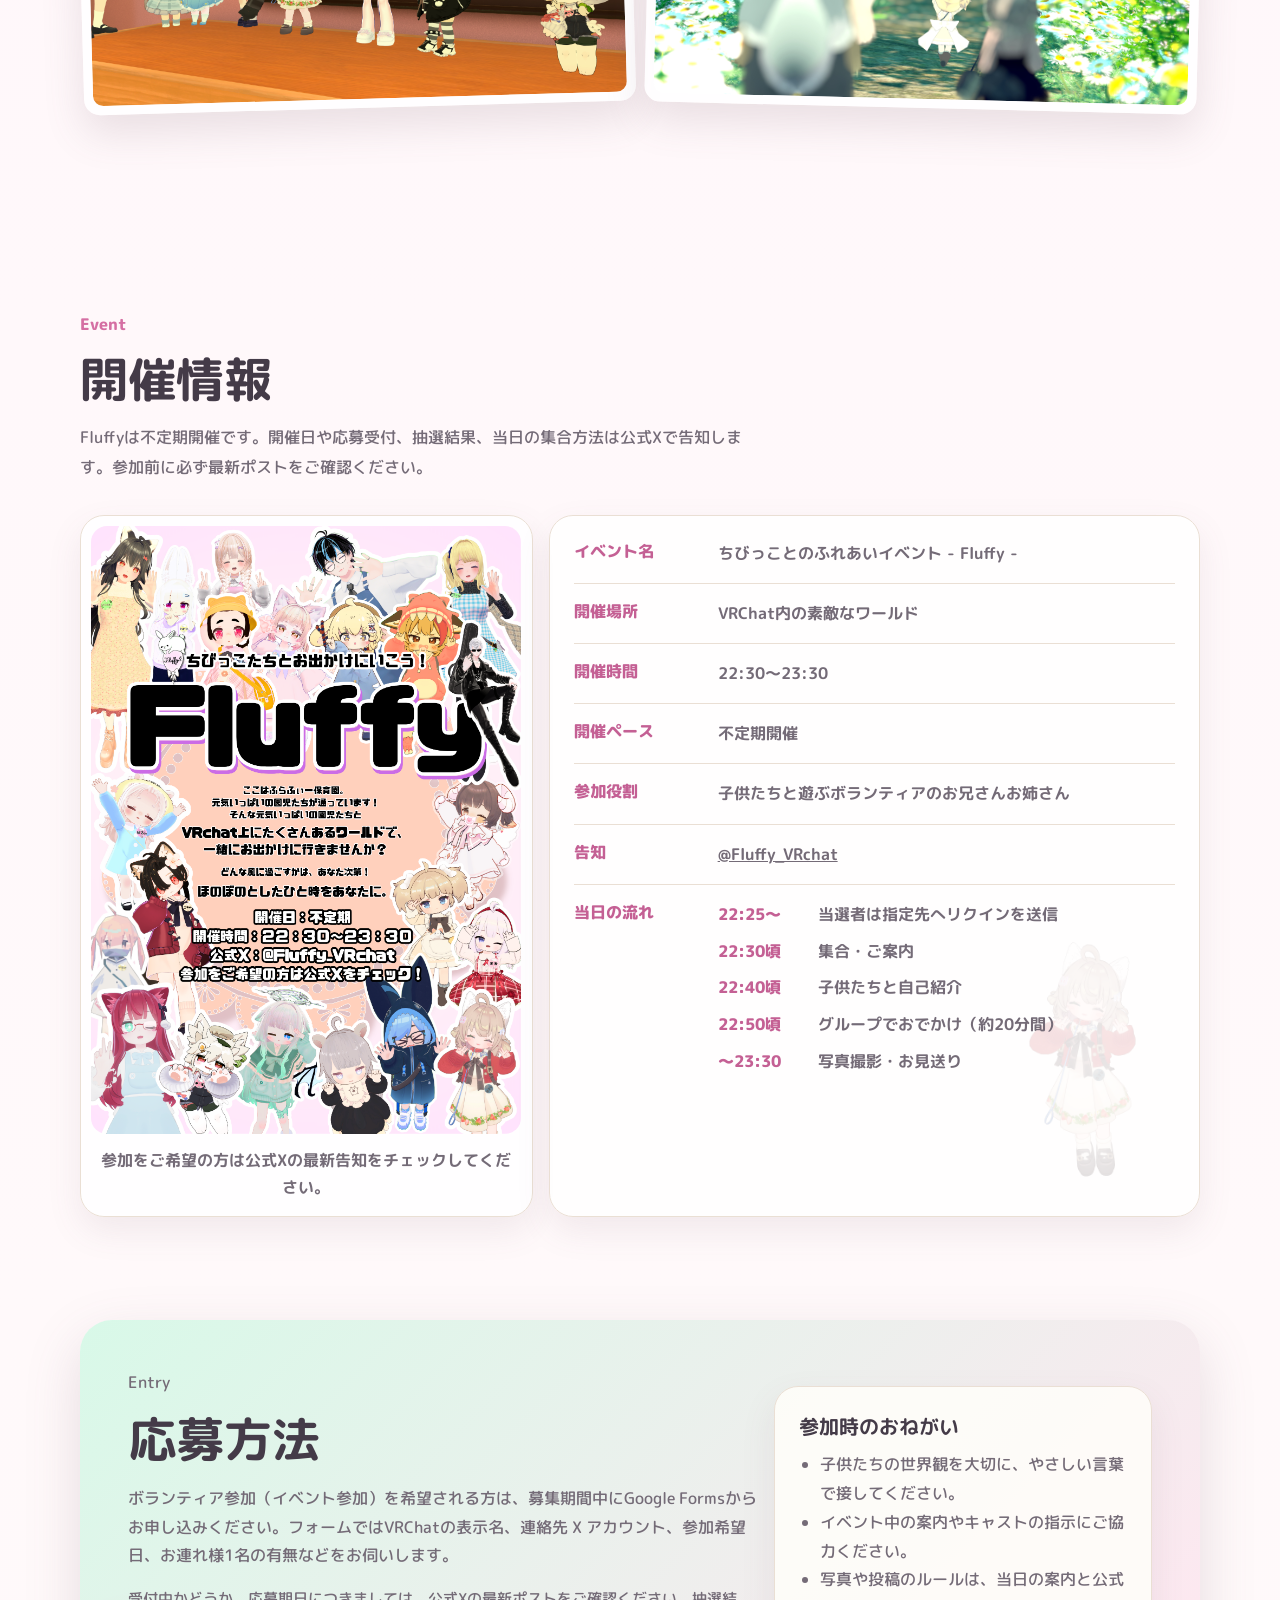
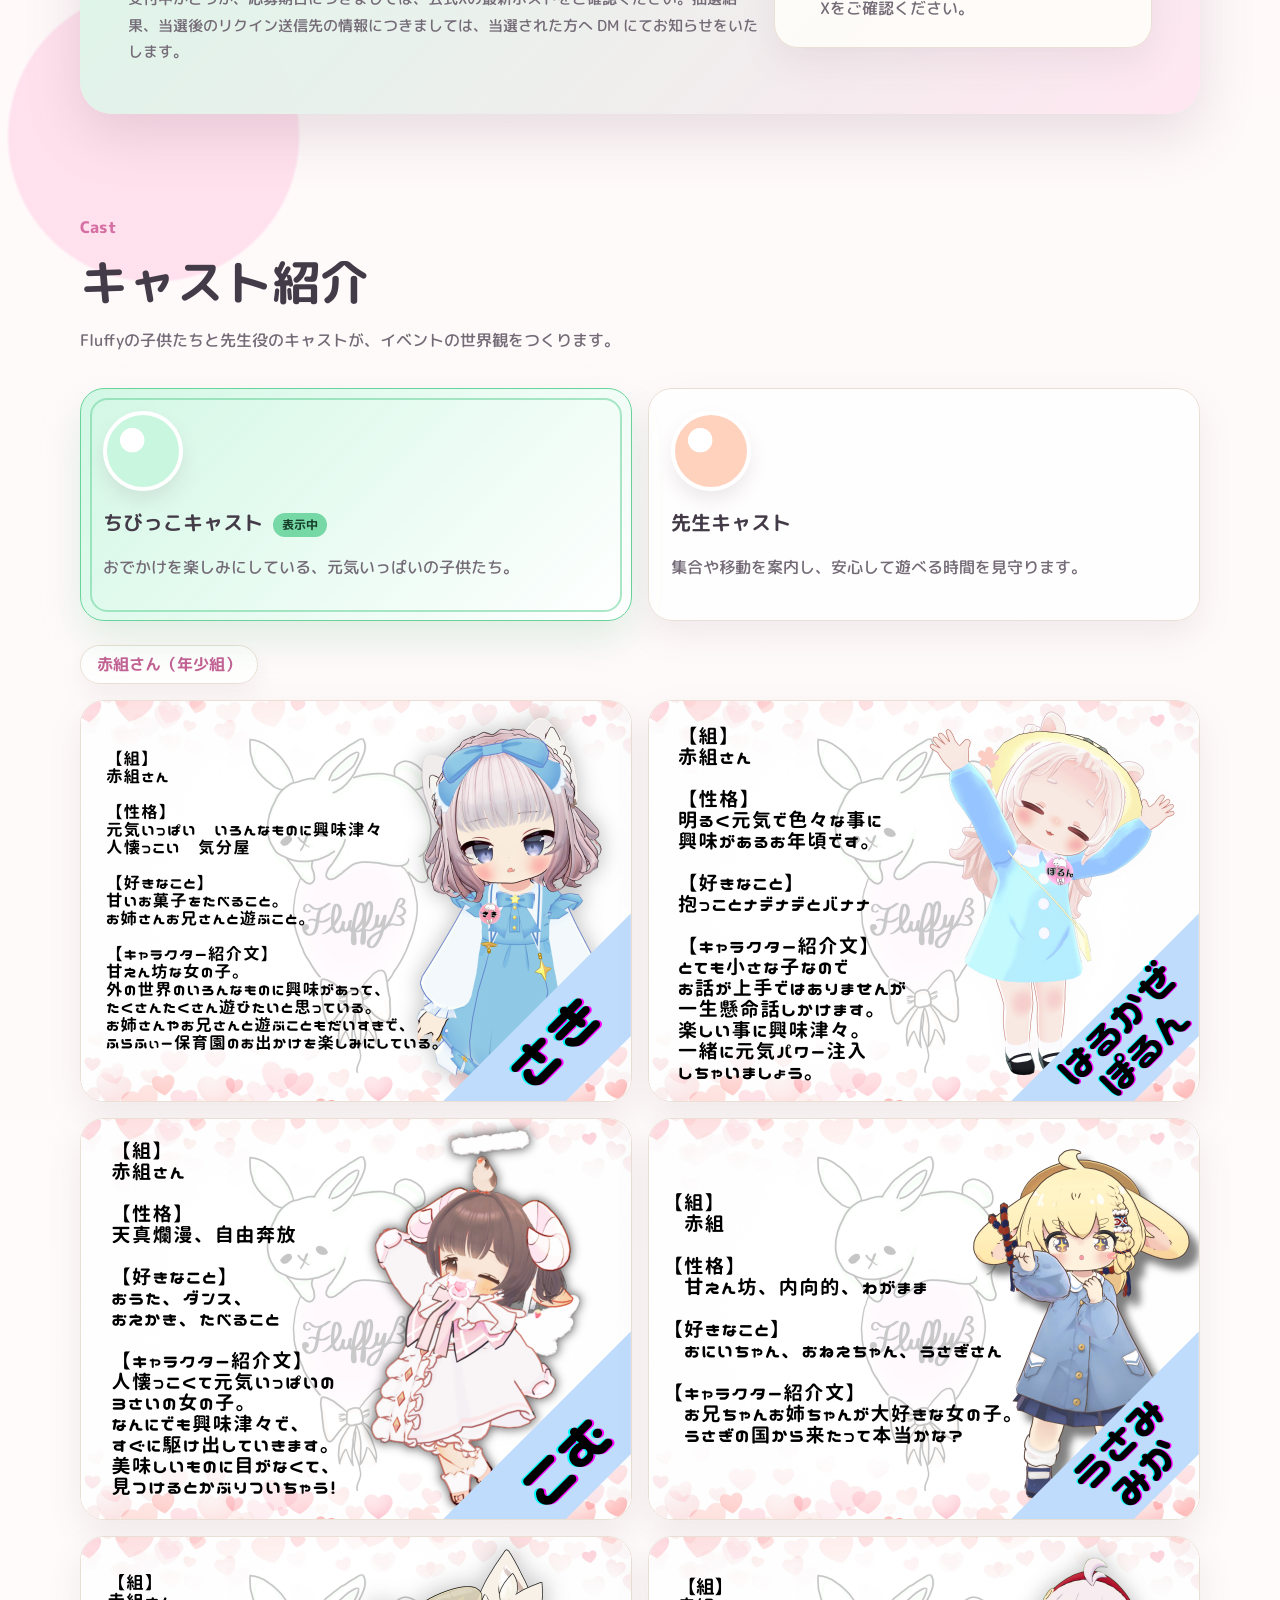
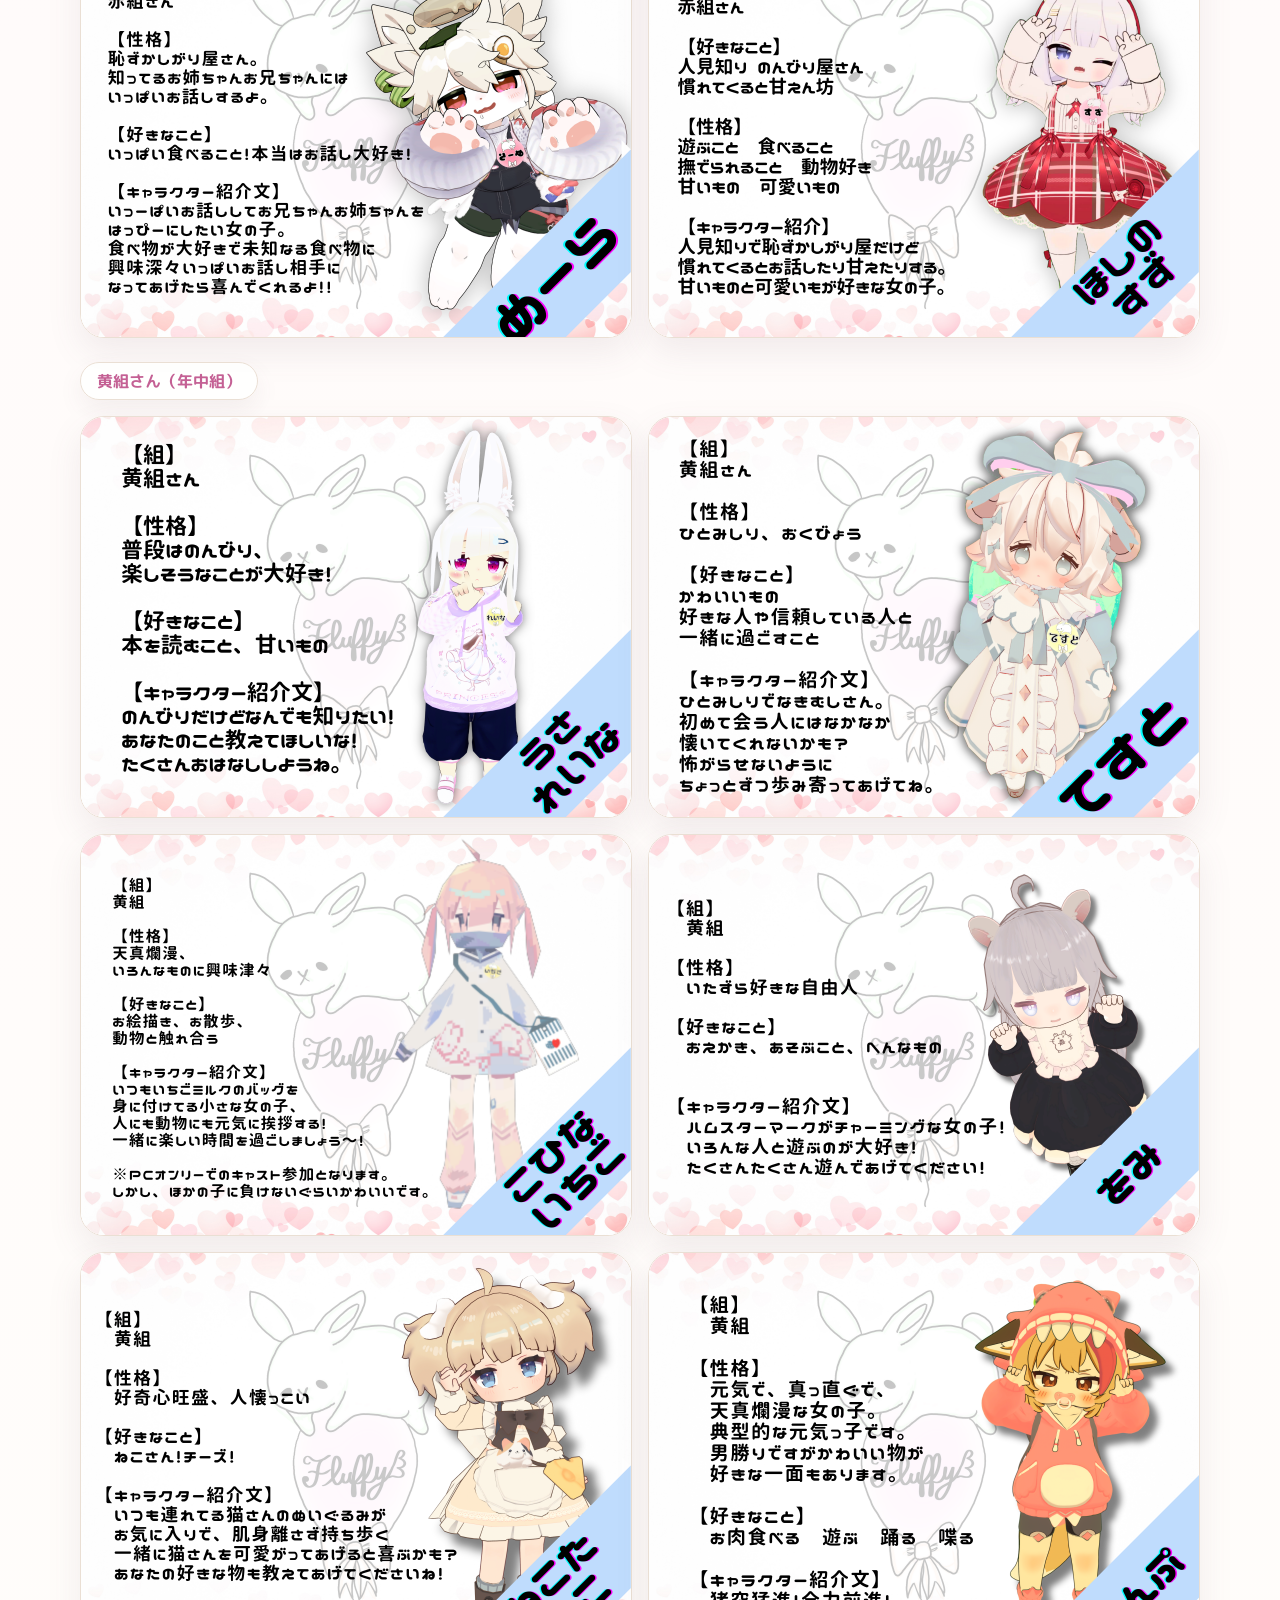
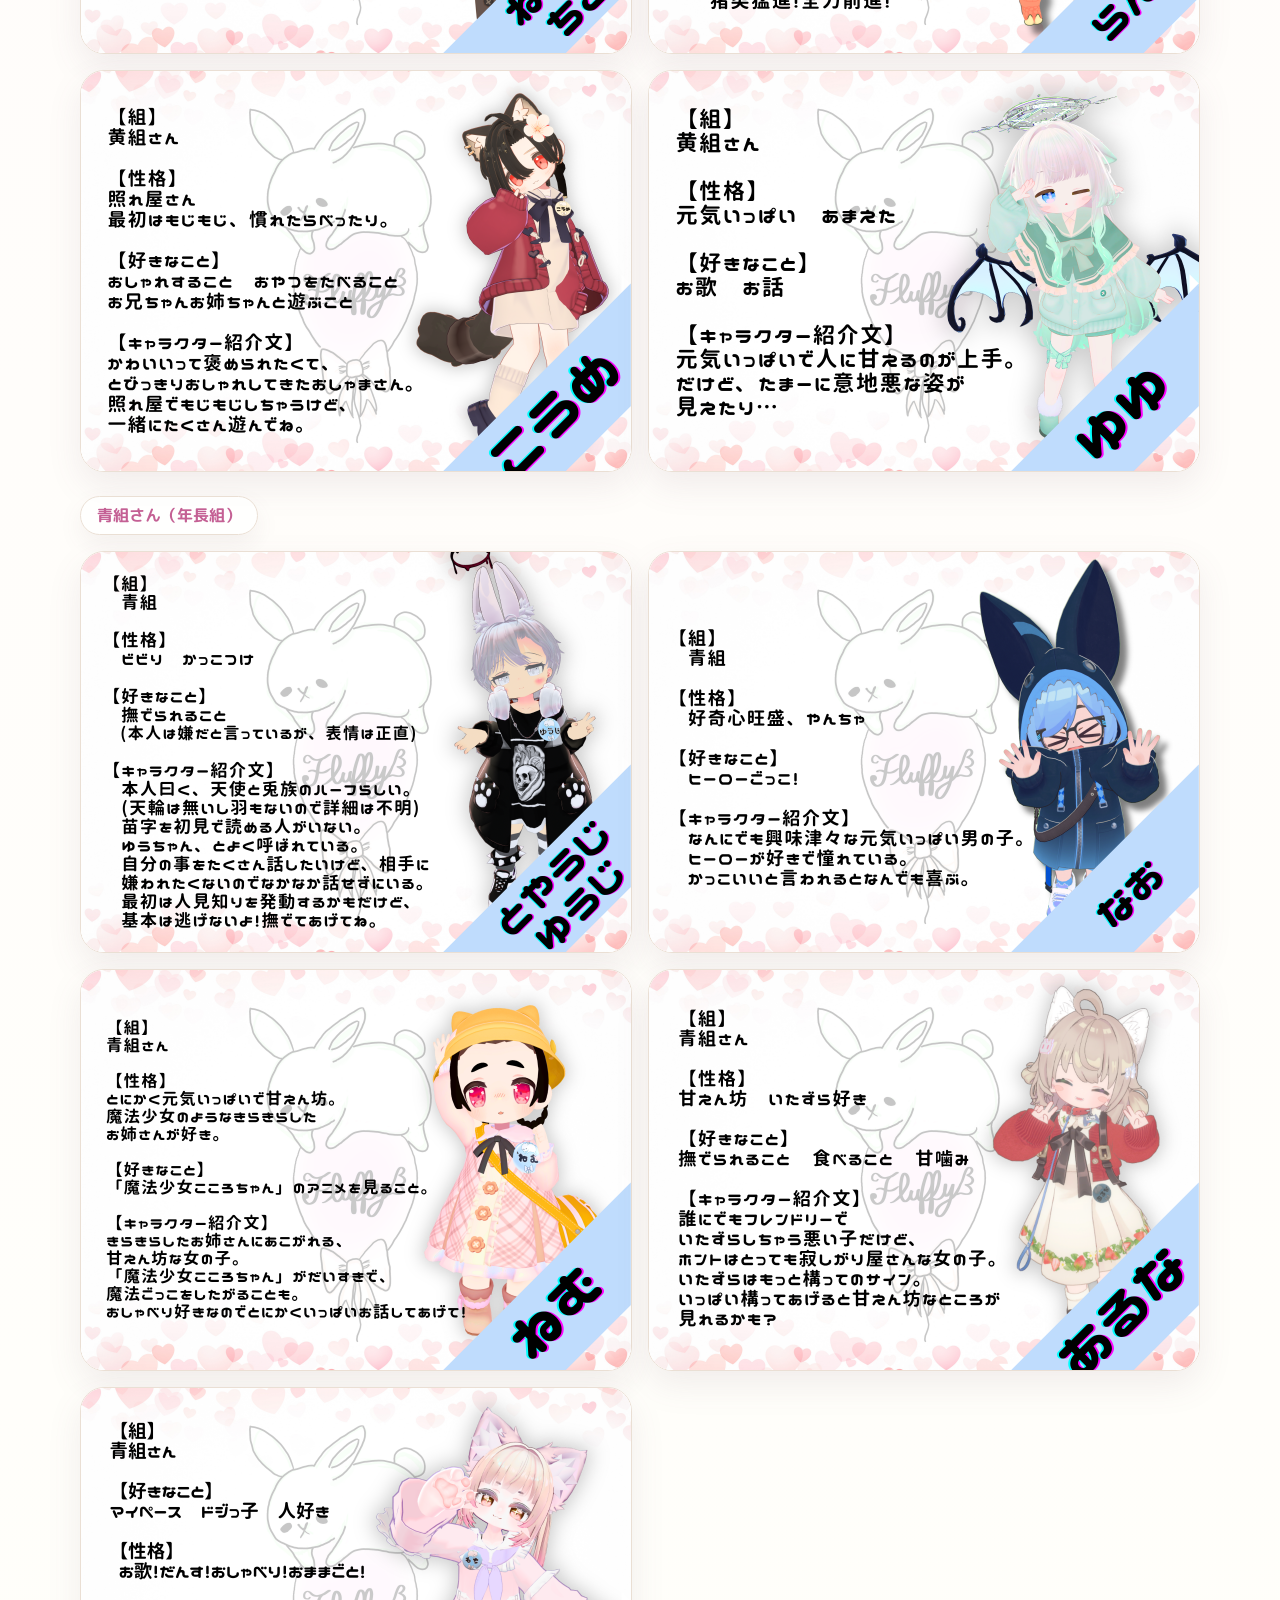
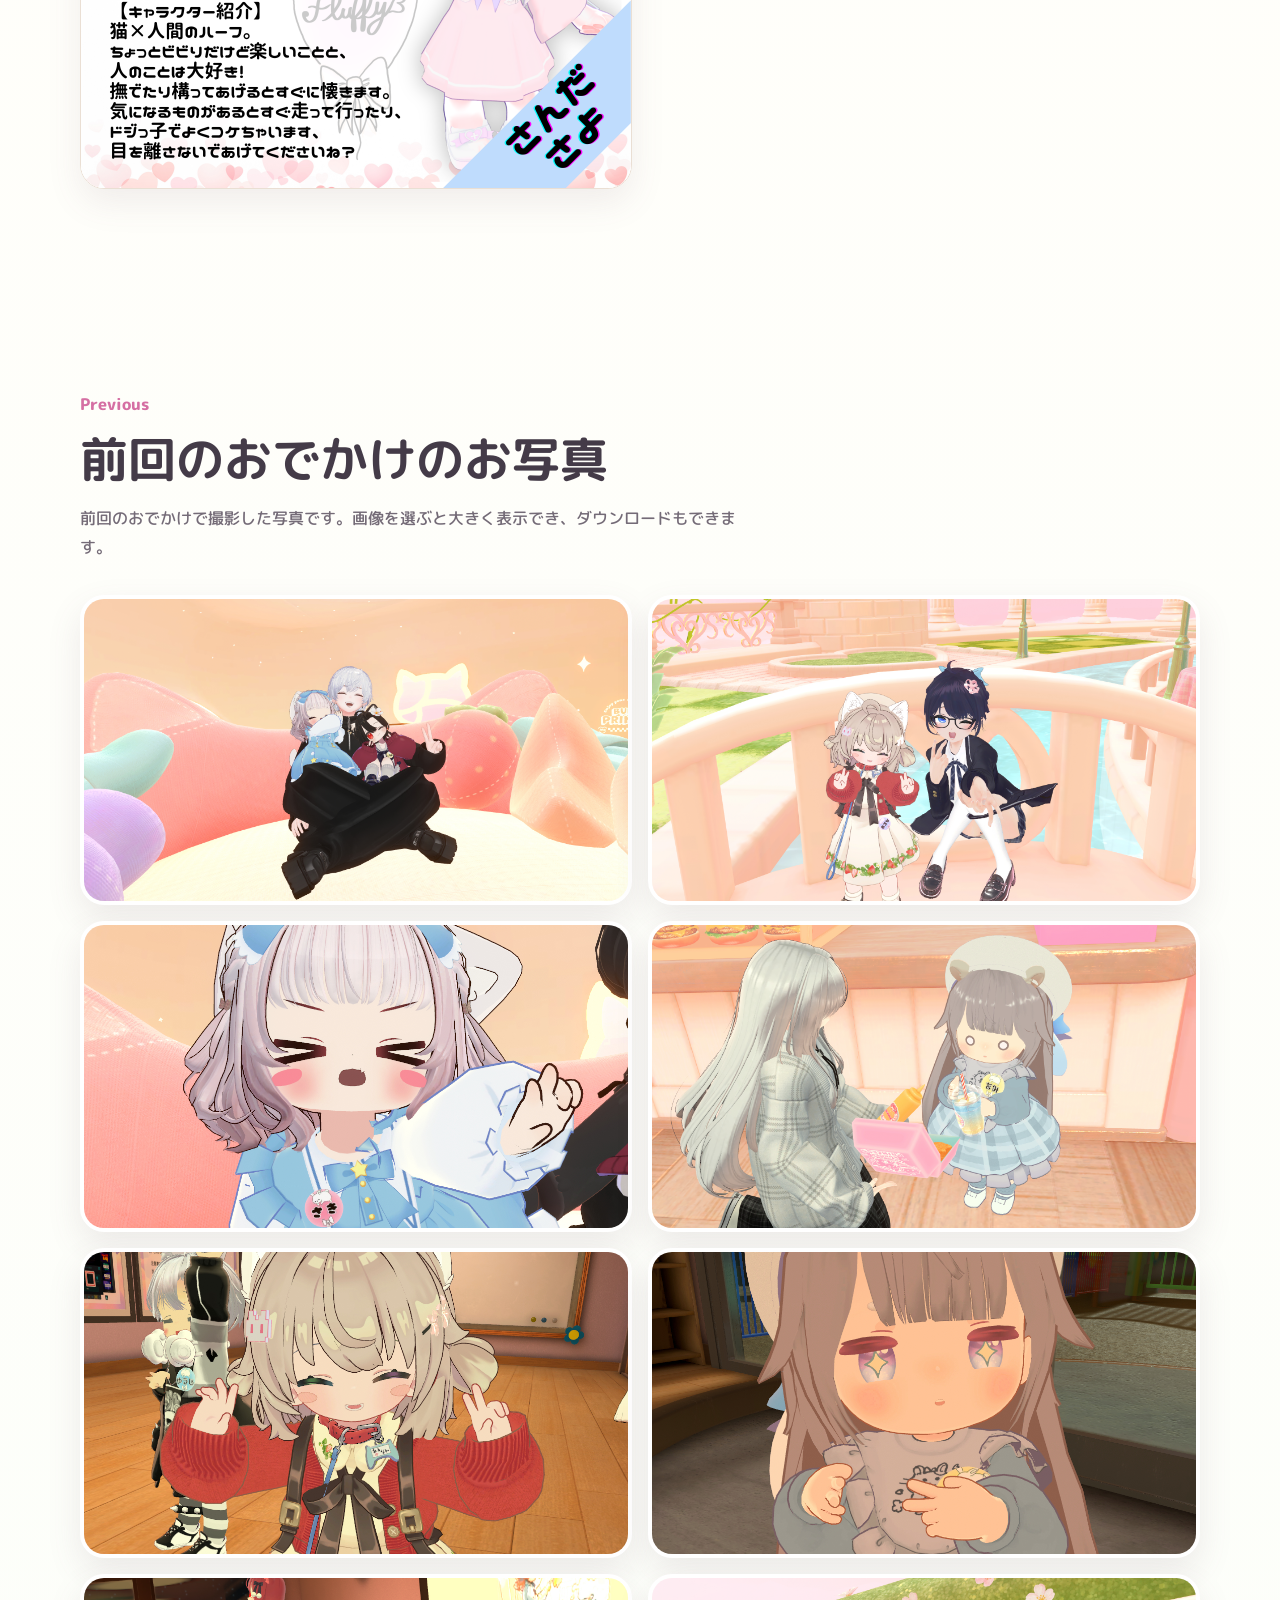
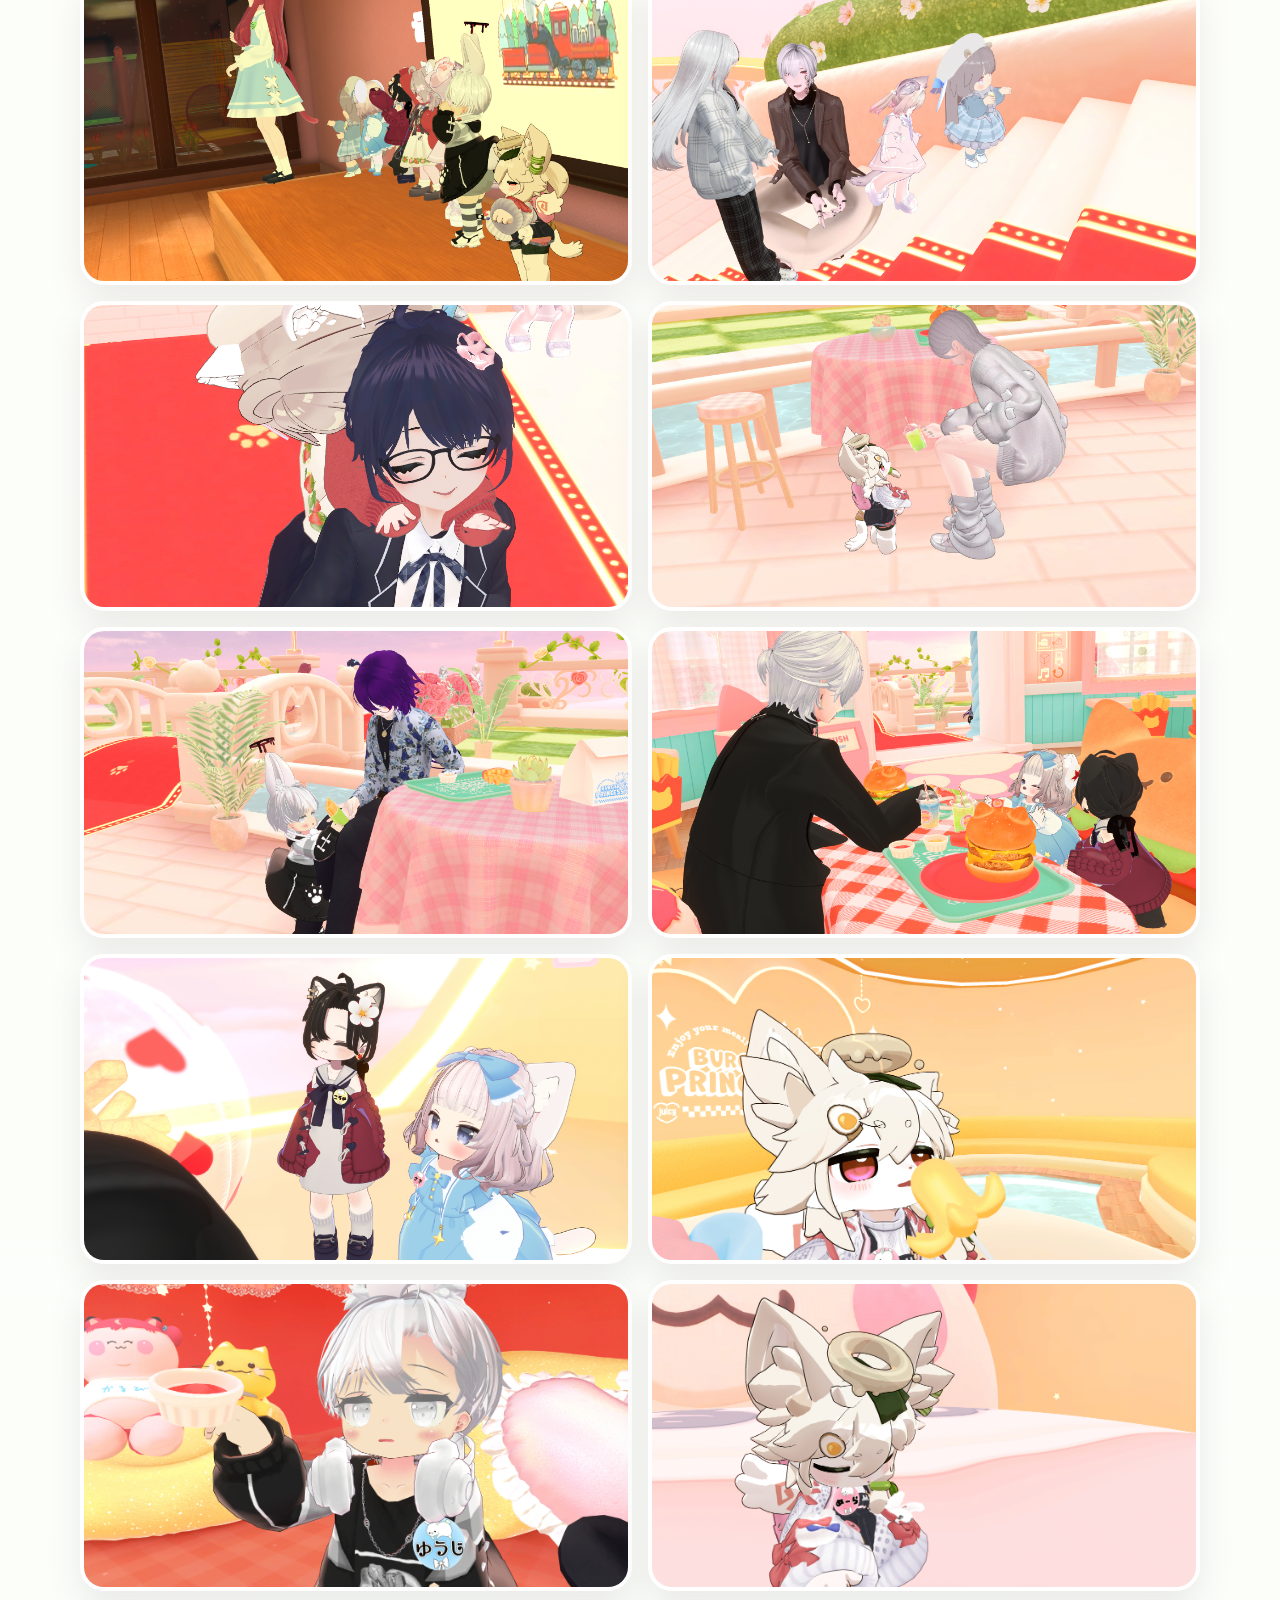
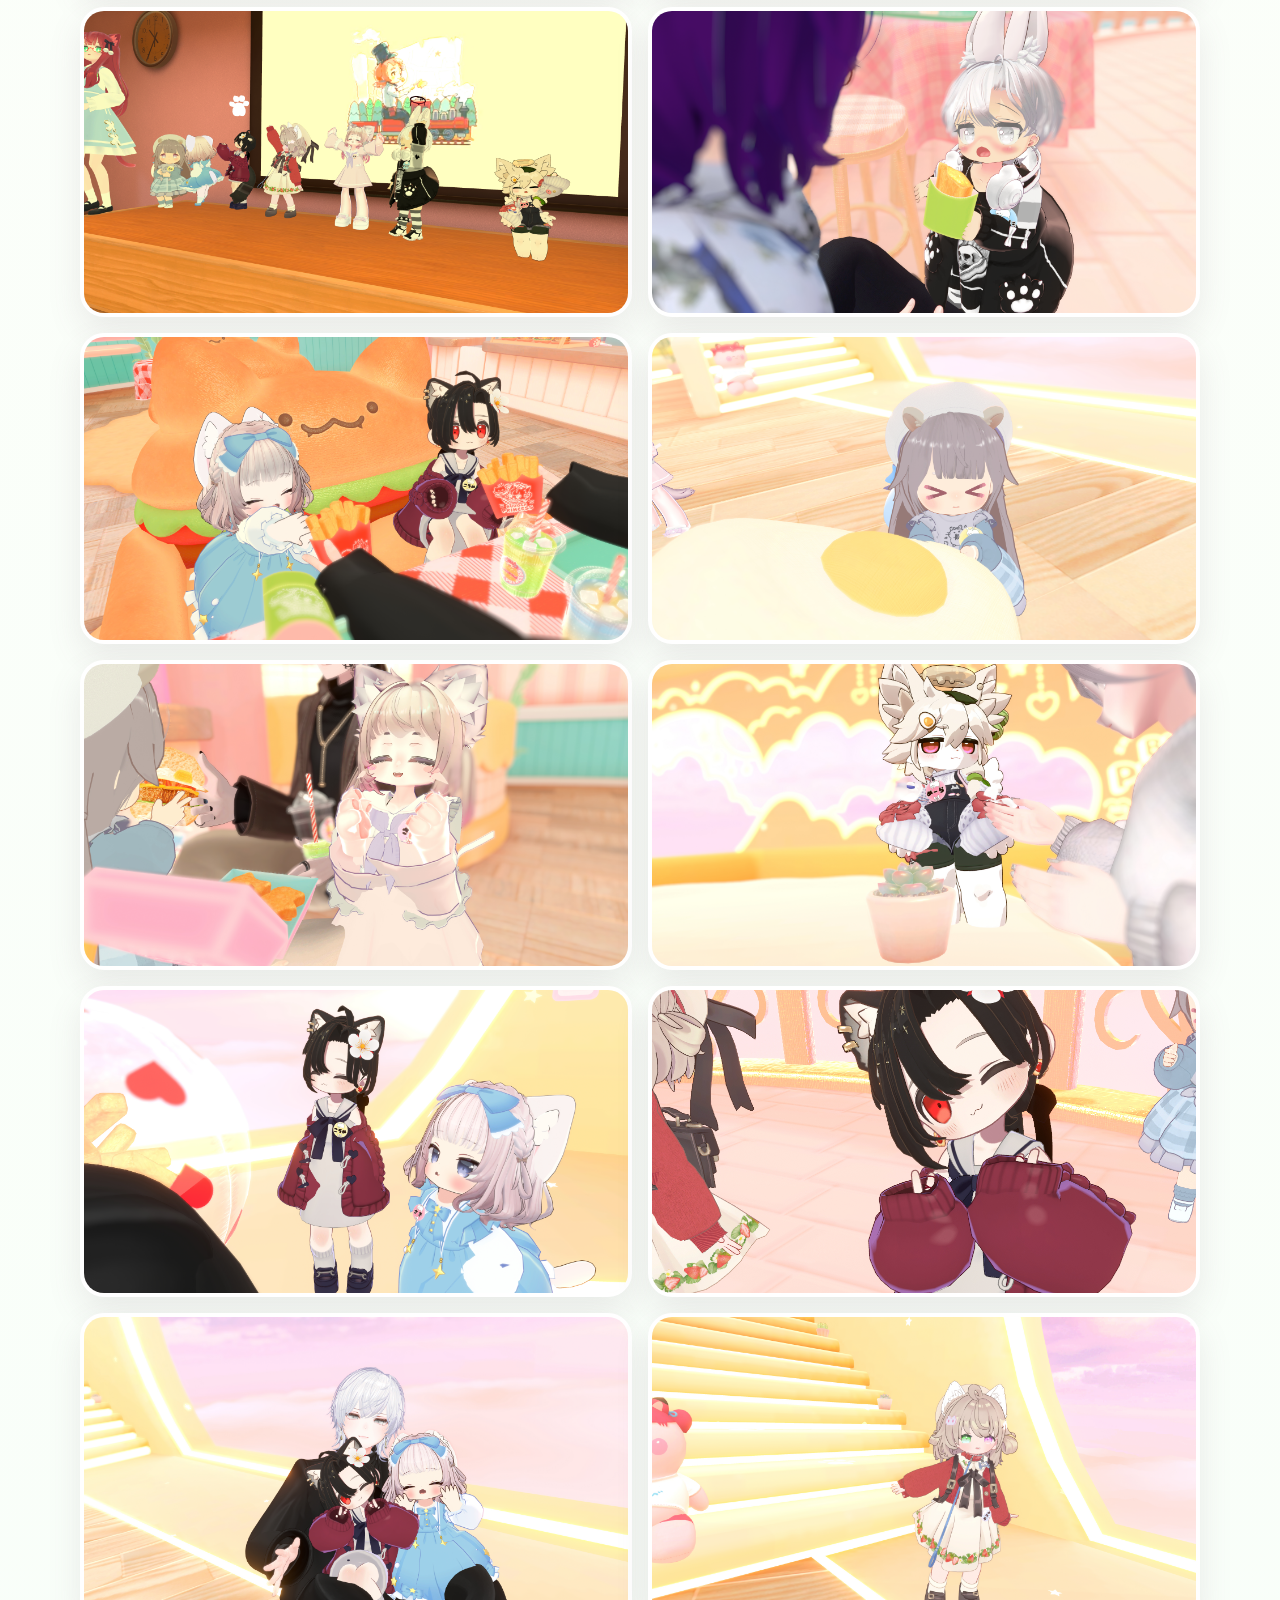
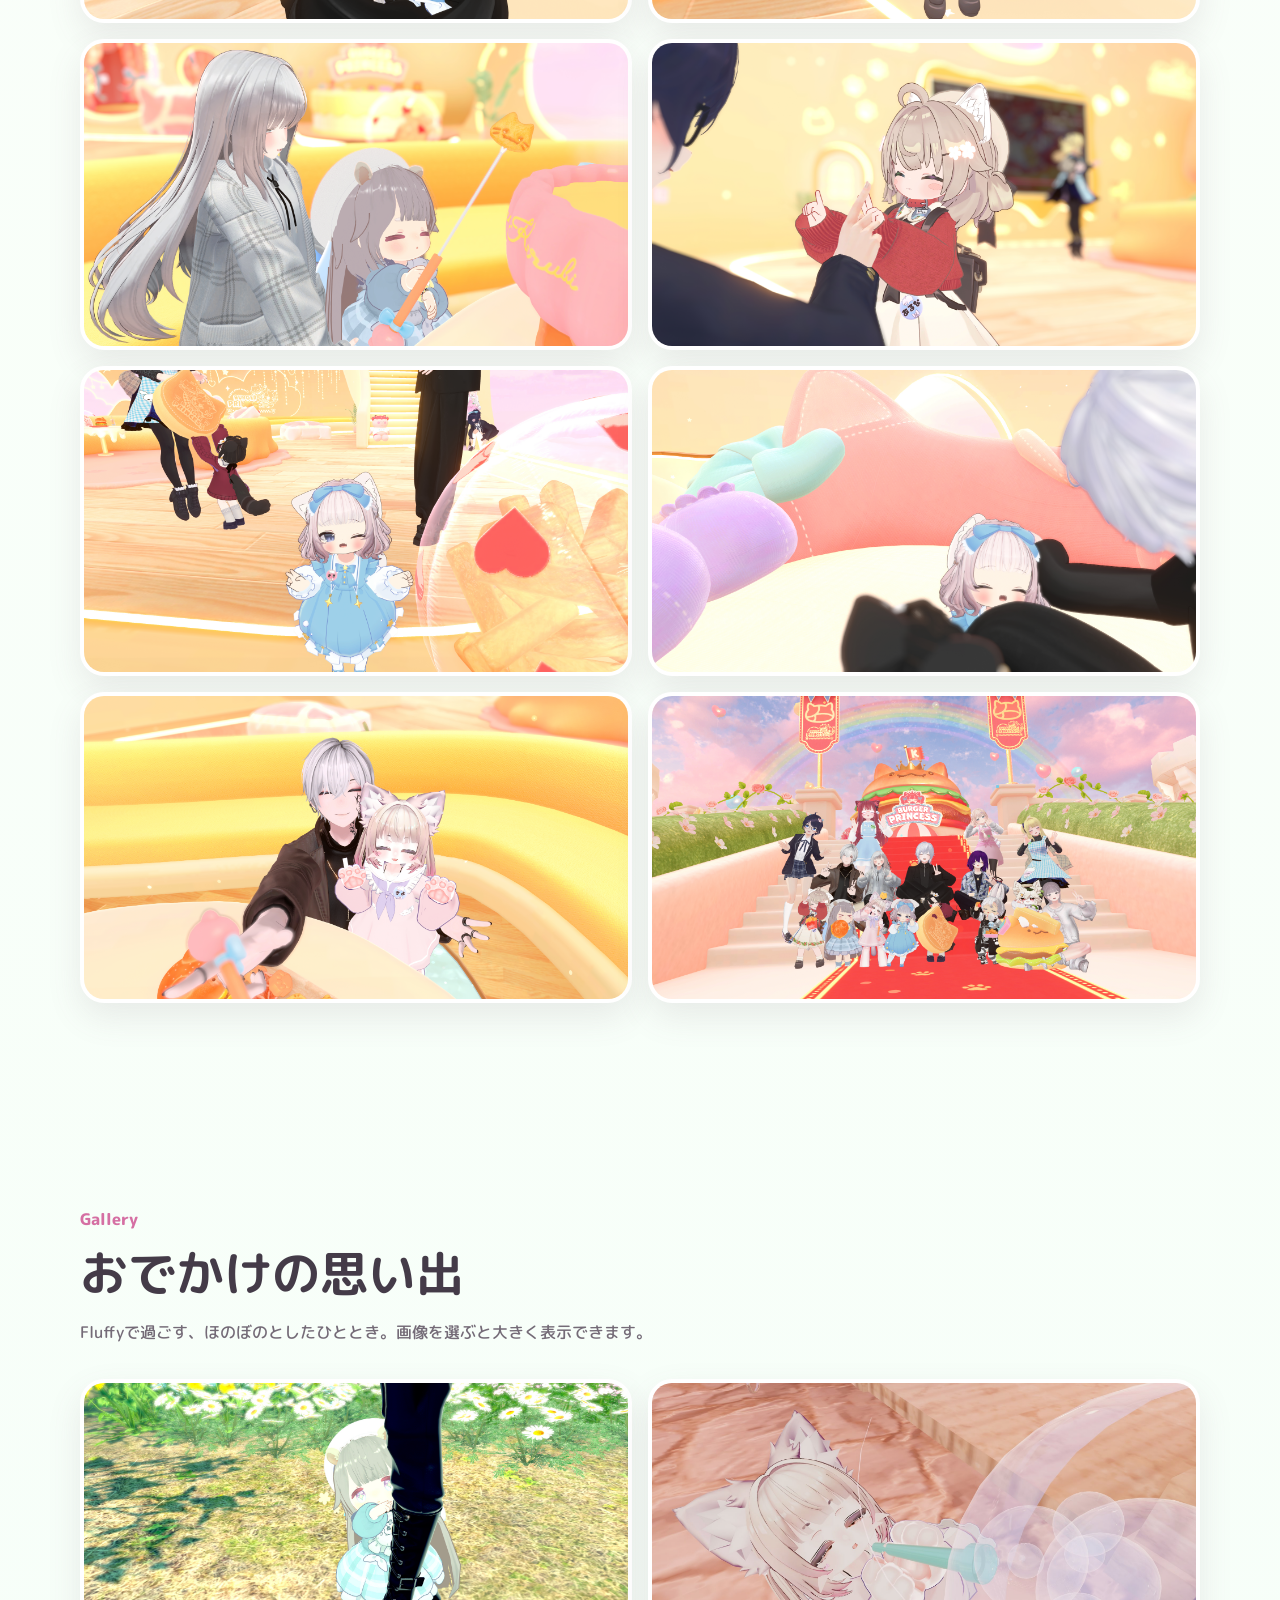
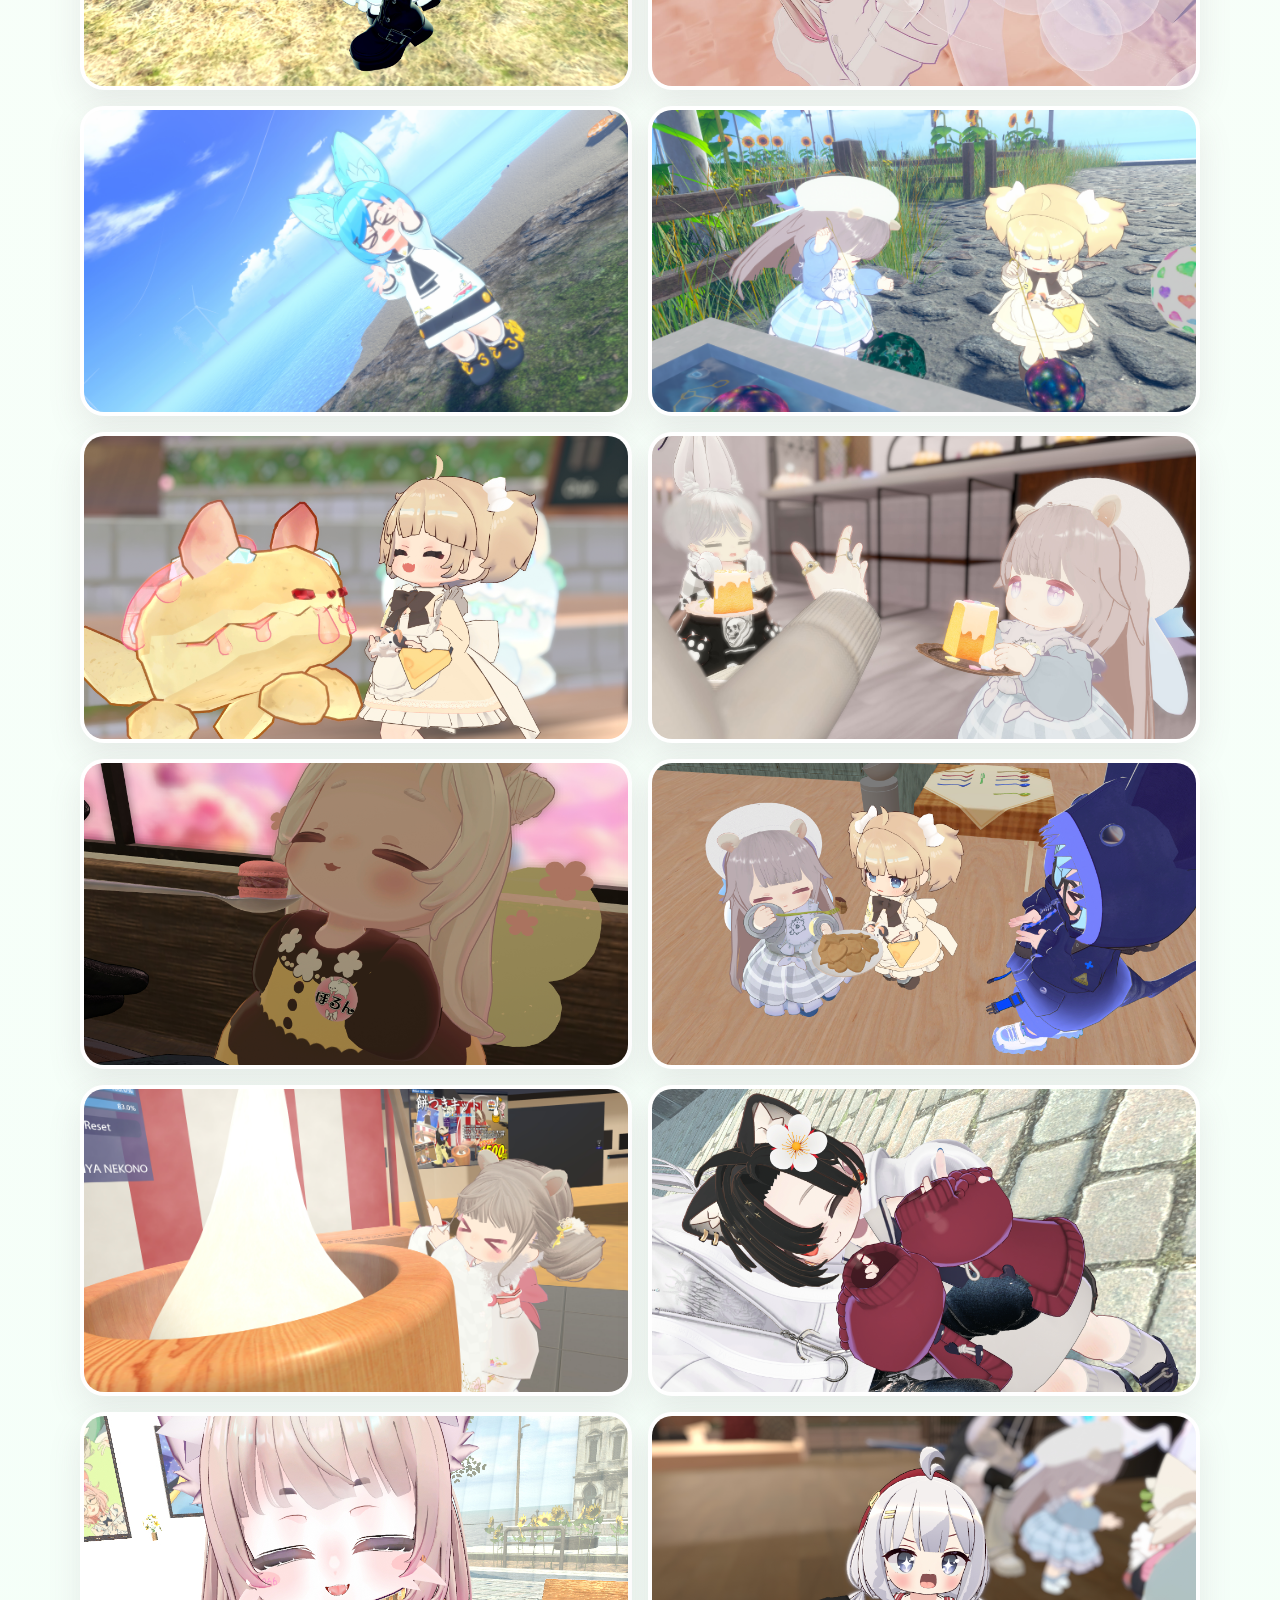
==== commit 849eb17a: "Enable saving gallery outing photos" ====
--- a/index.html
+++ b/index.html
@@ -452,6 +452,6 @@
       <button class="lightbox-arrow lightbox-next" type="button" aria-label="次の画像">›</button>
     </div>
 
-    <script src="data/script.js?v=24"></script>
+    <script src="data/script.js?v=25"></script>
   </body>
 </html>
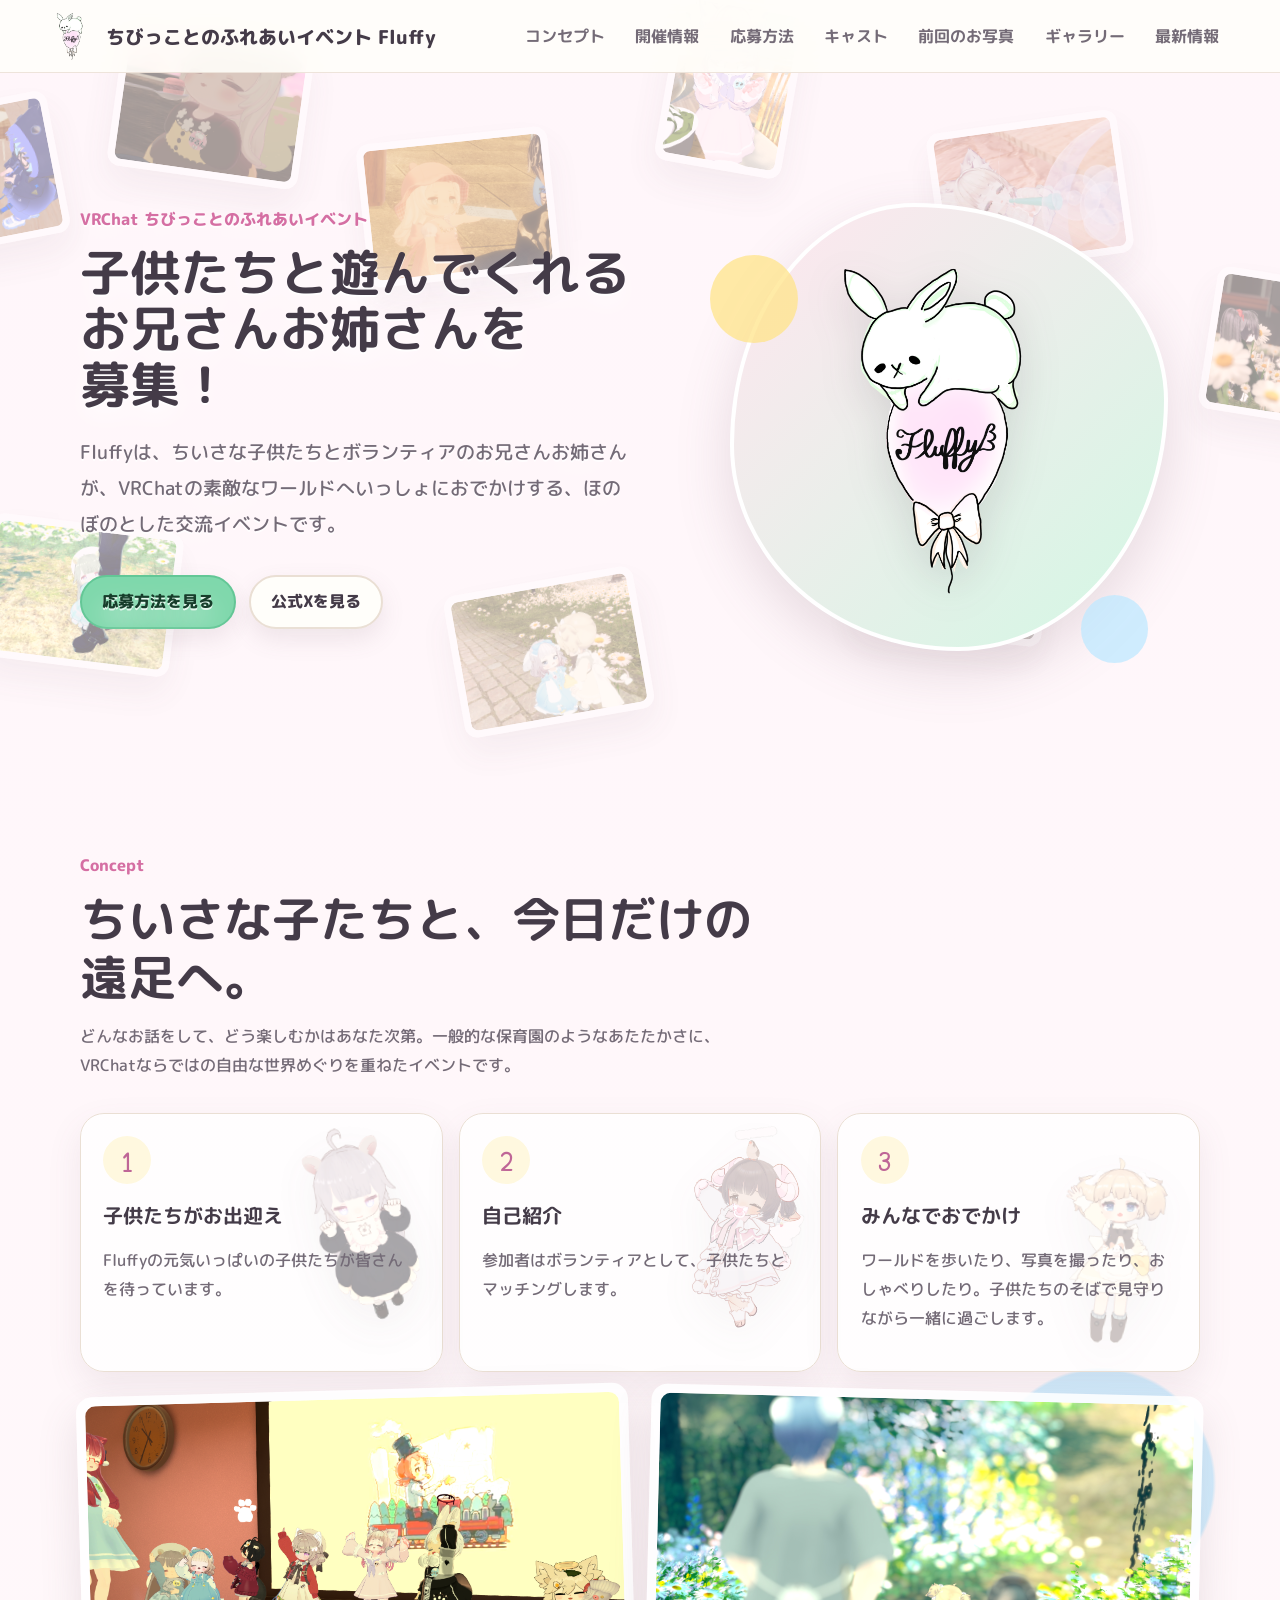
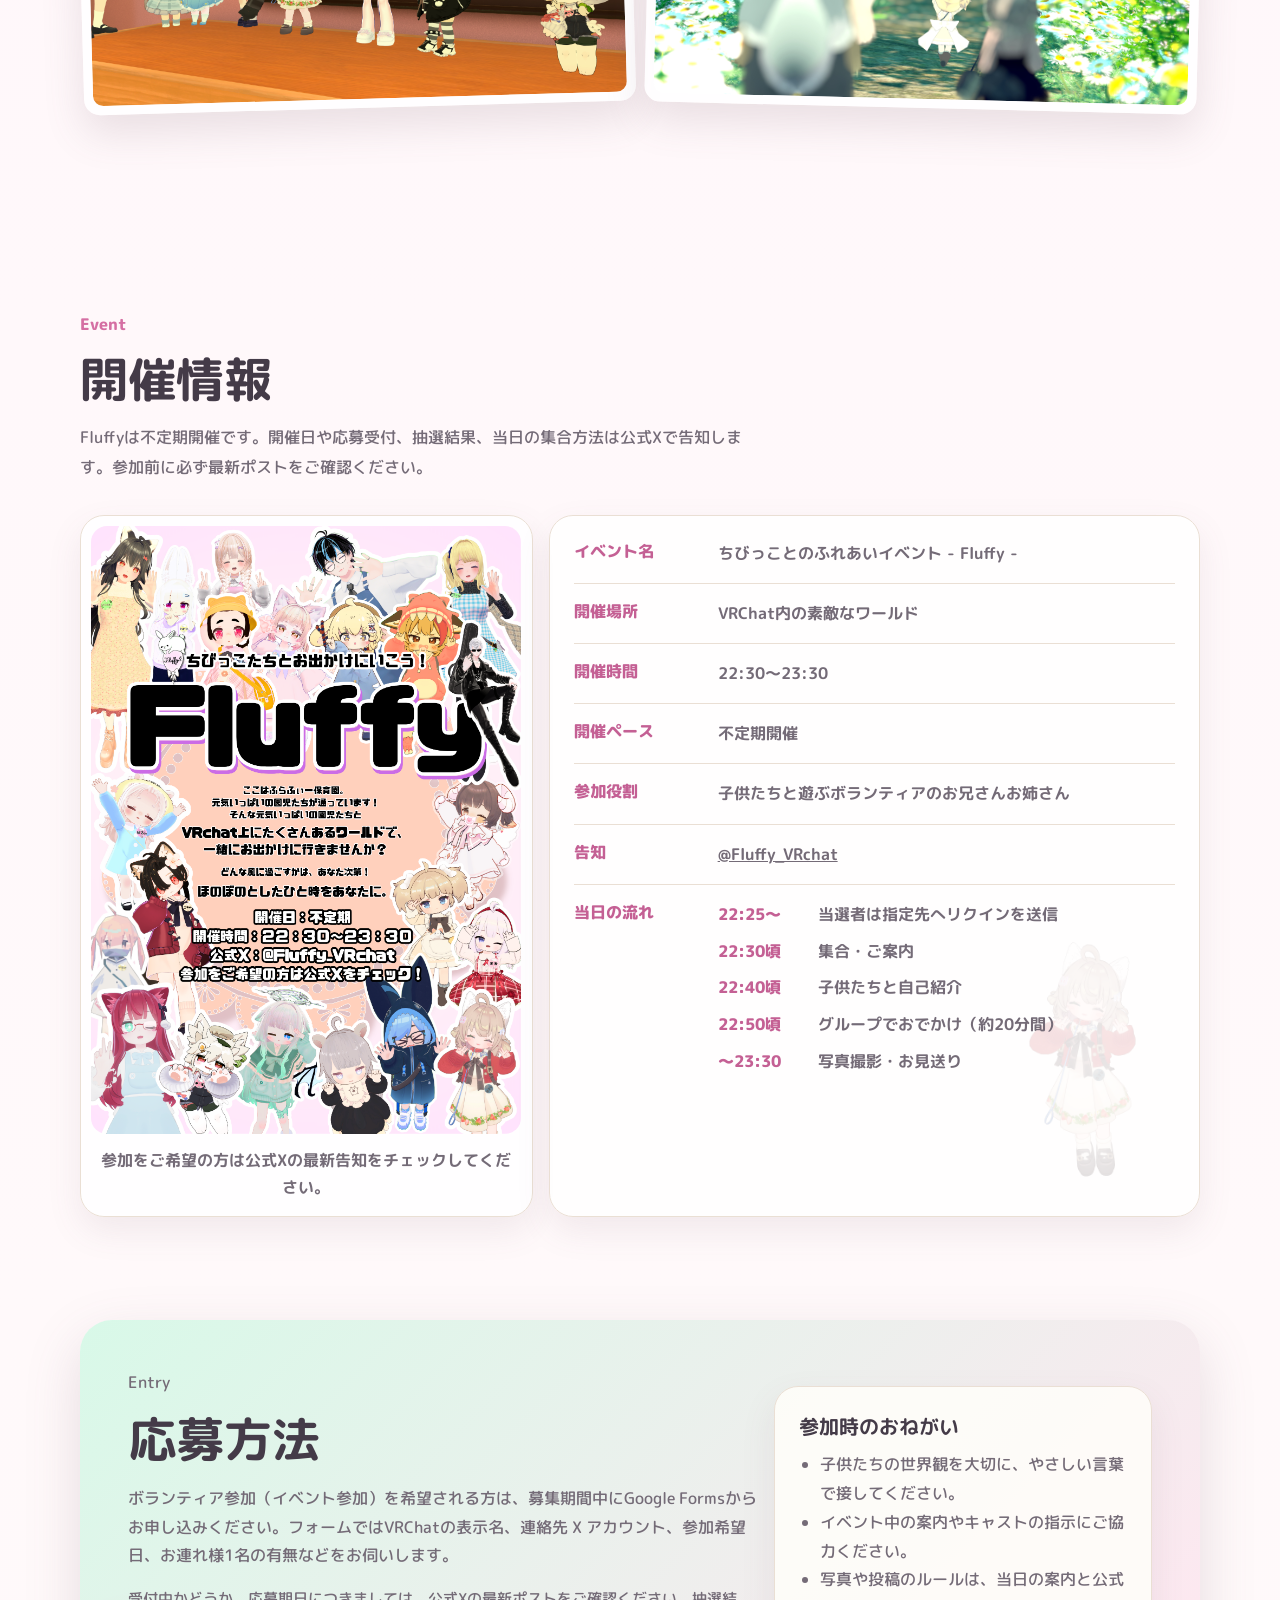
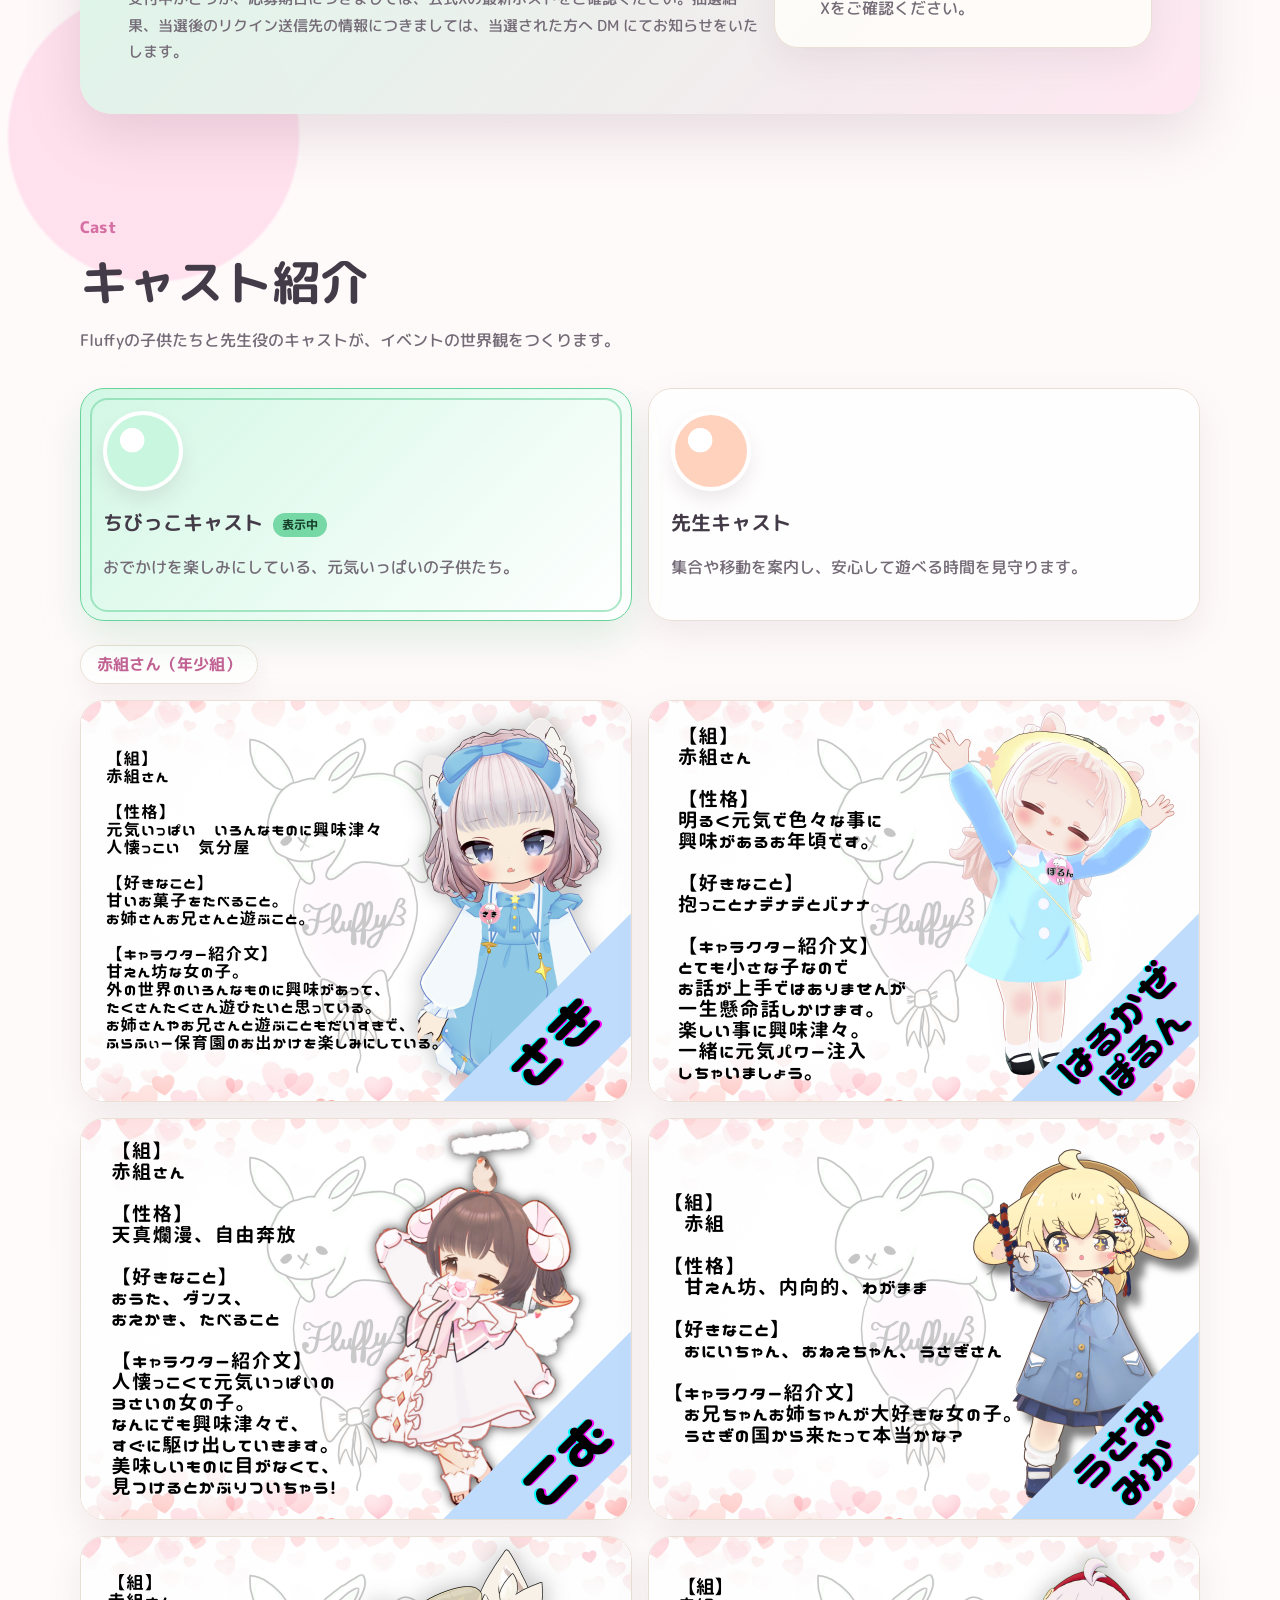
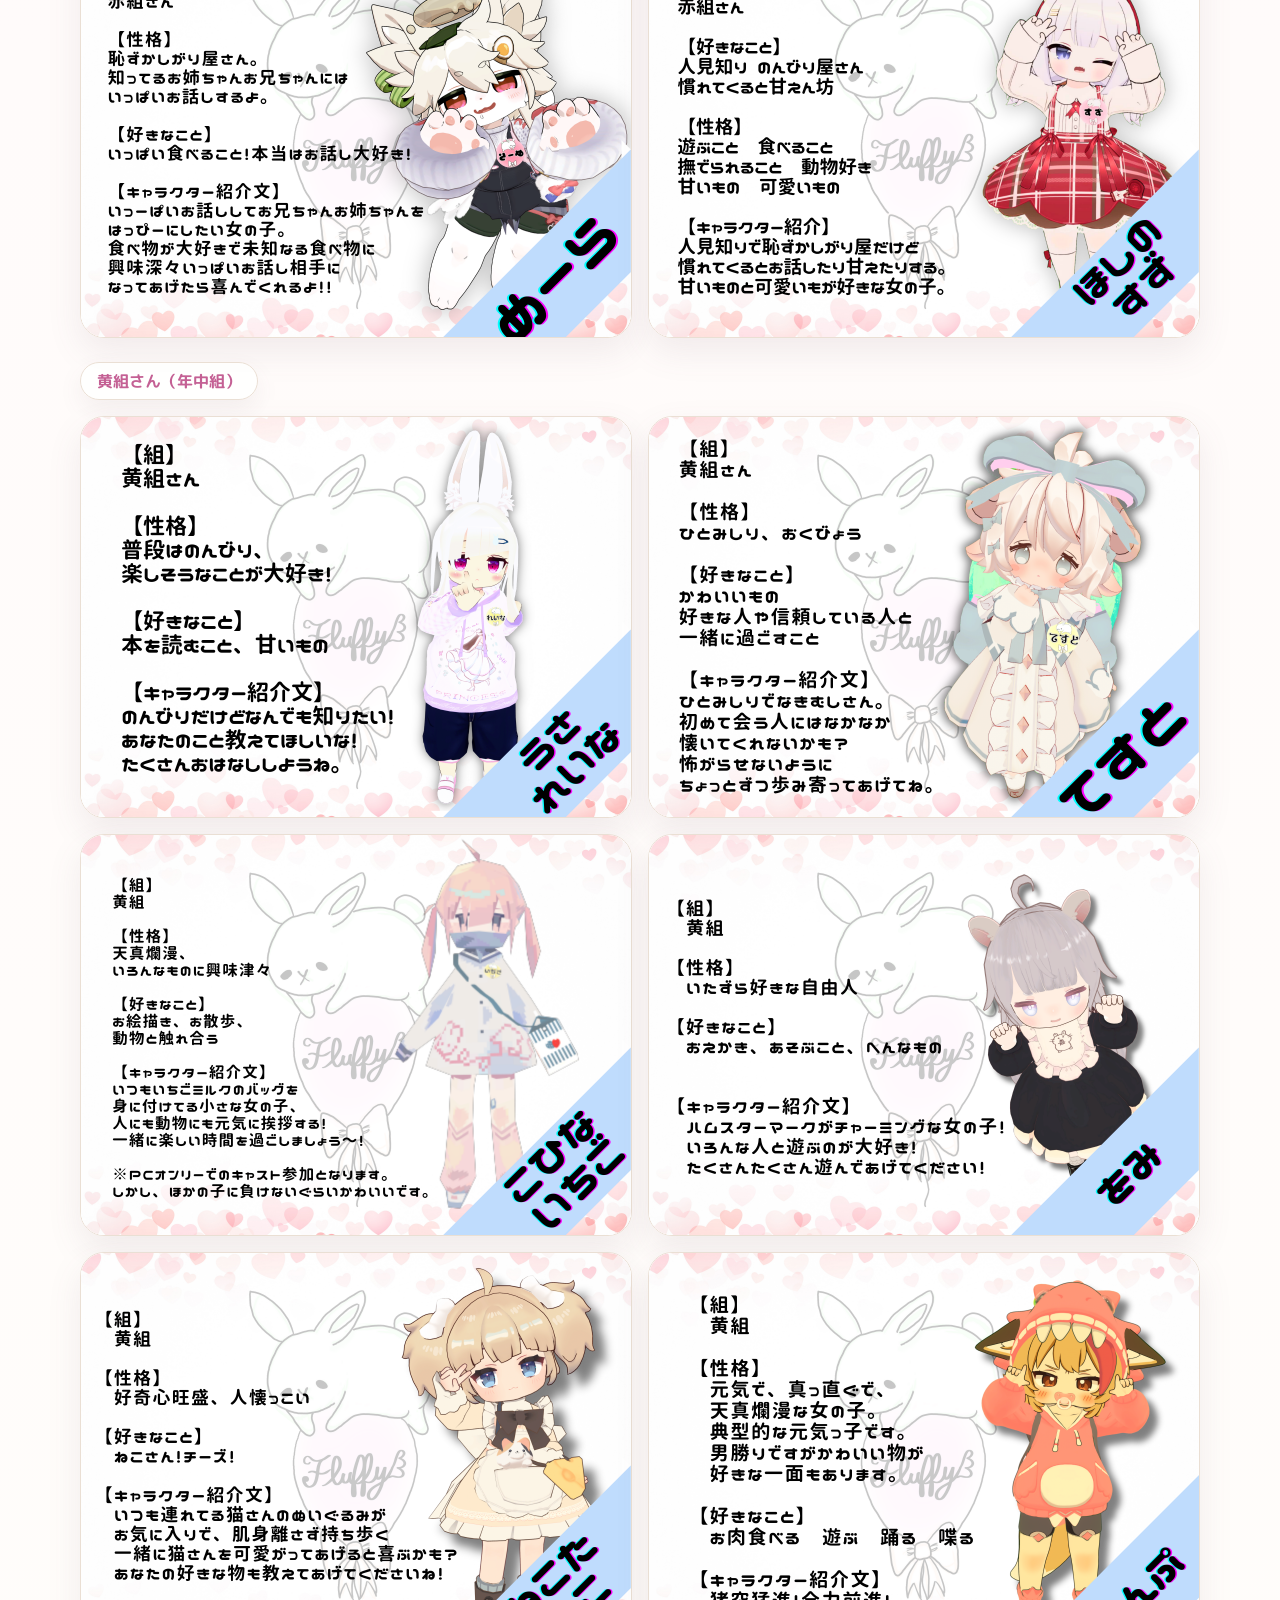
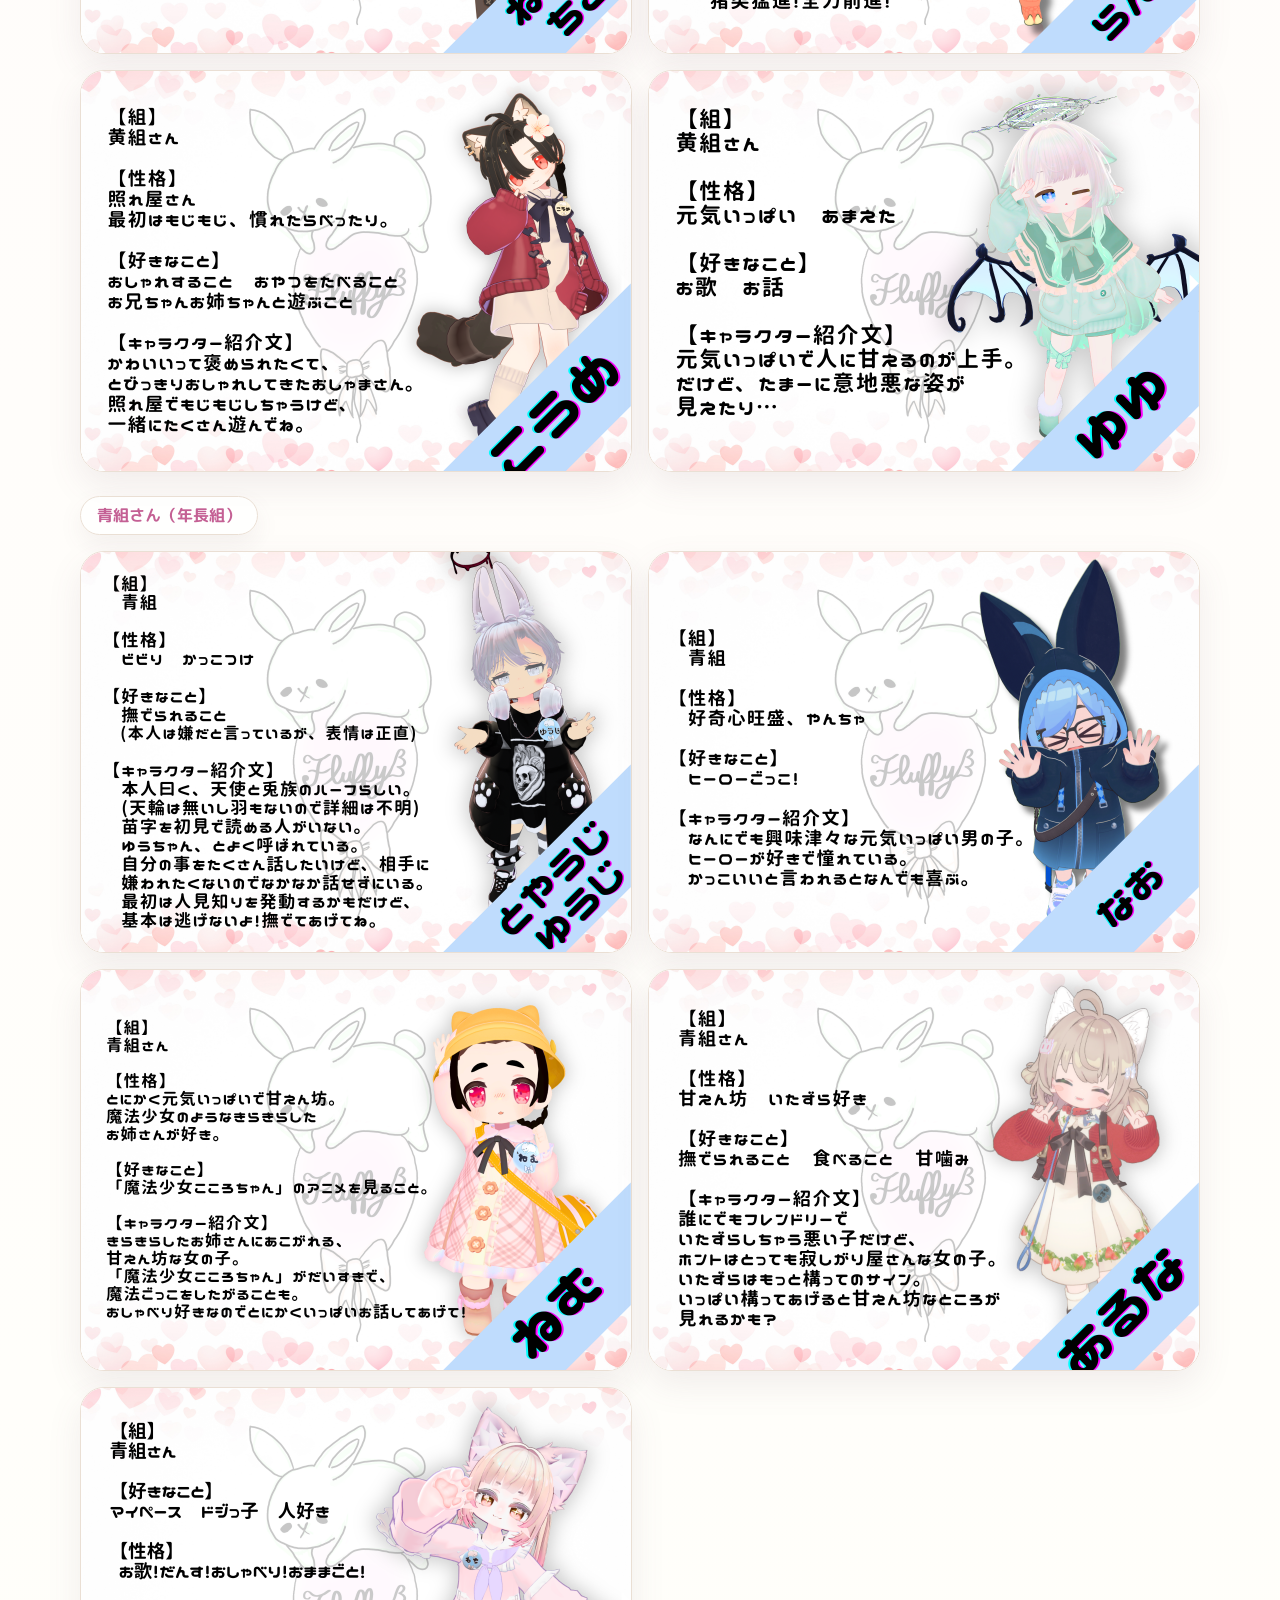
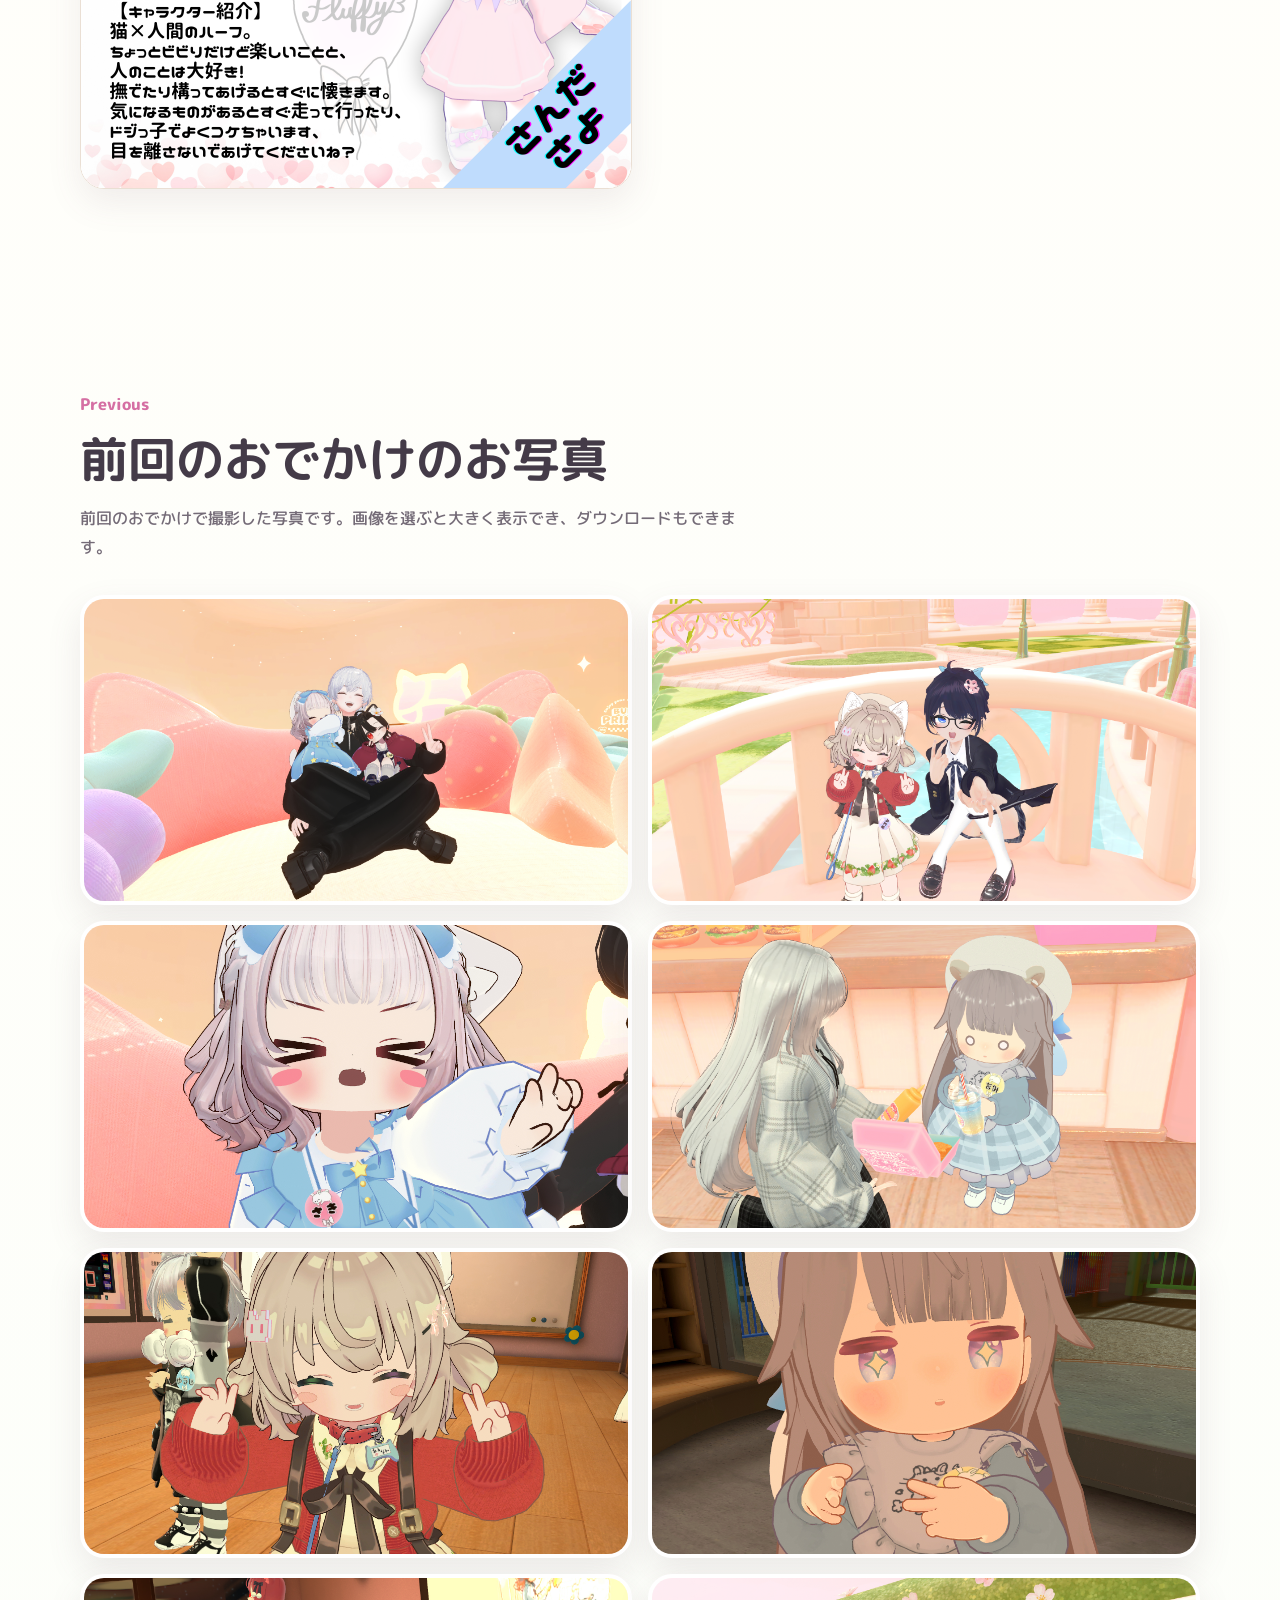
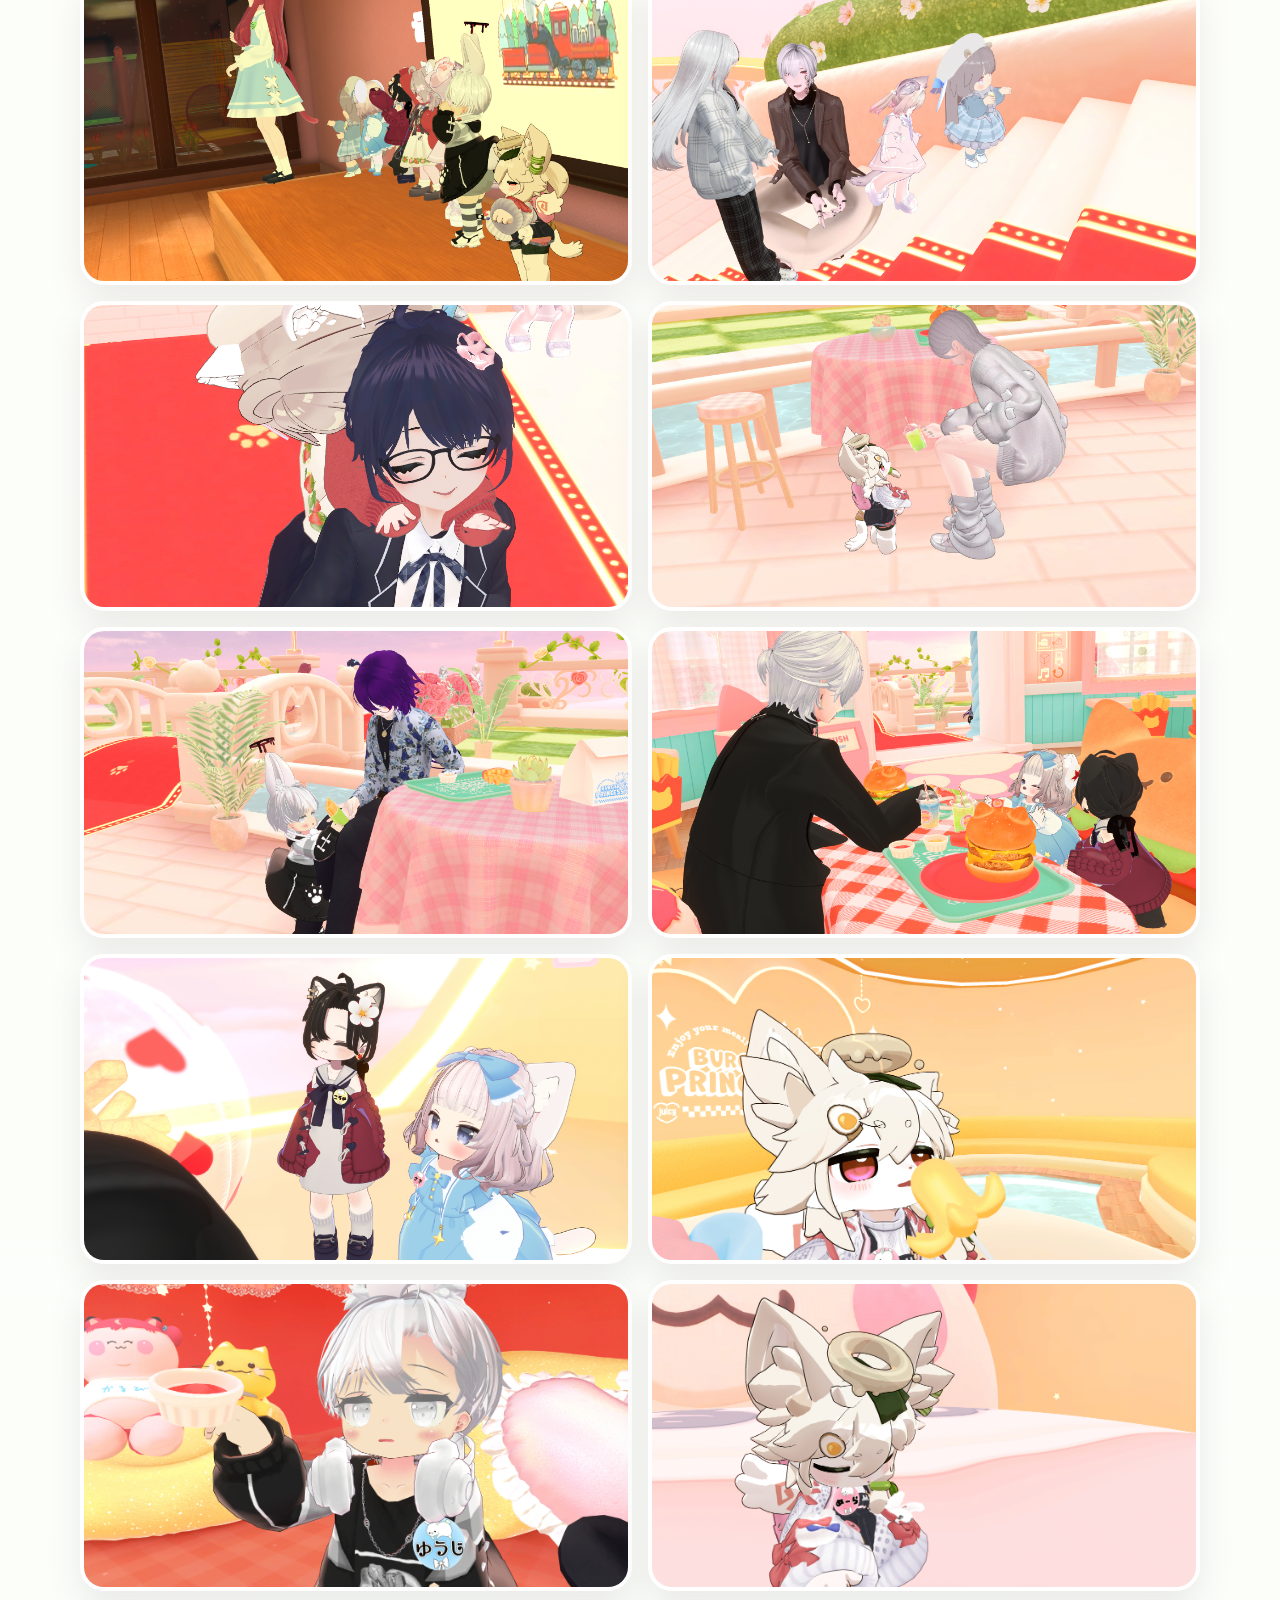
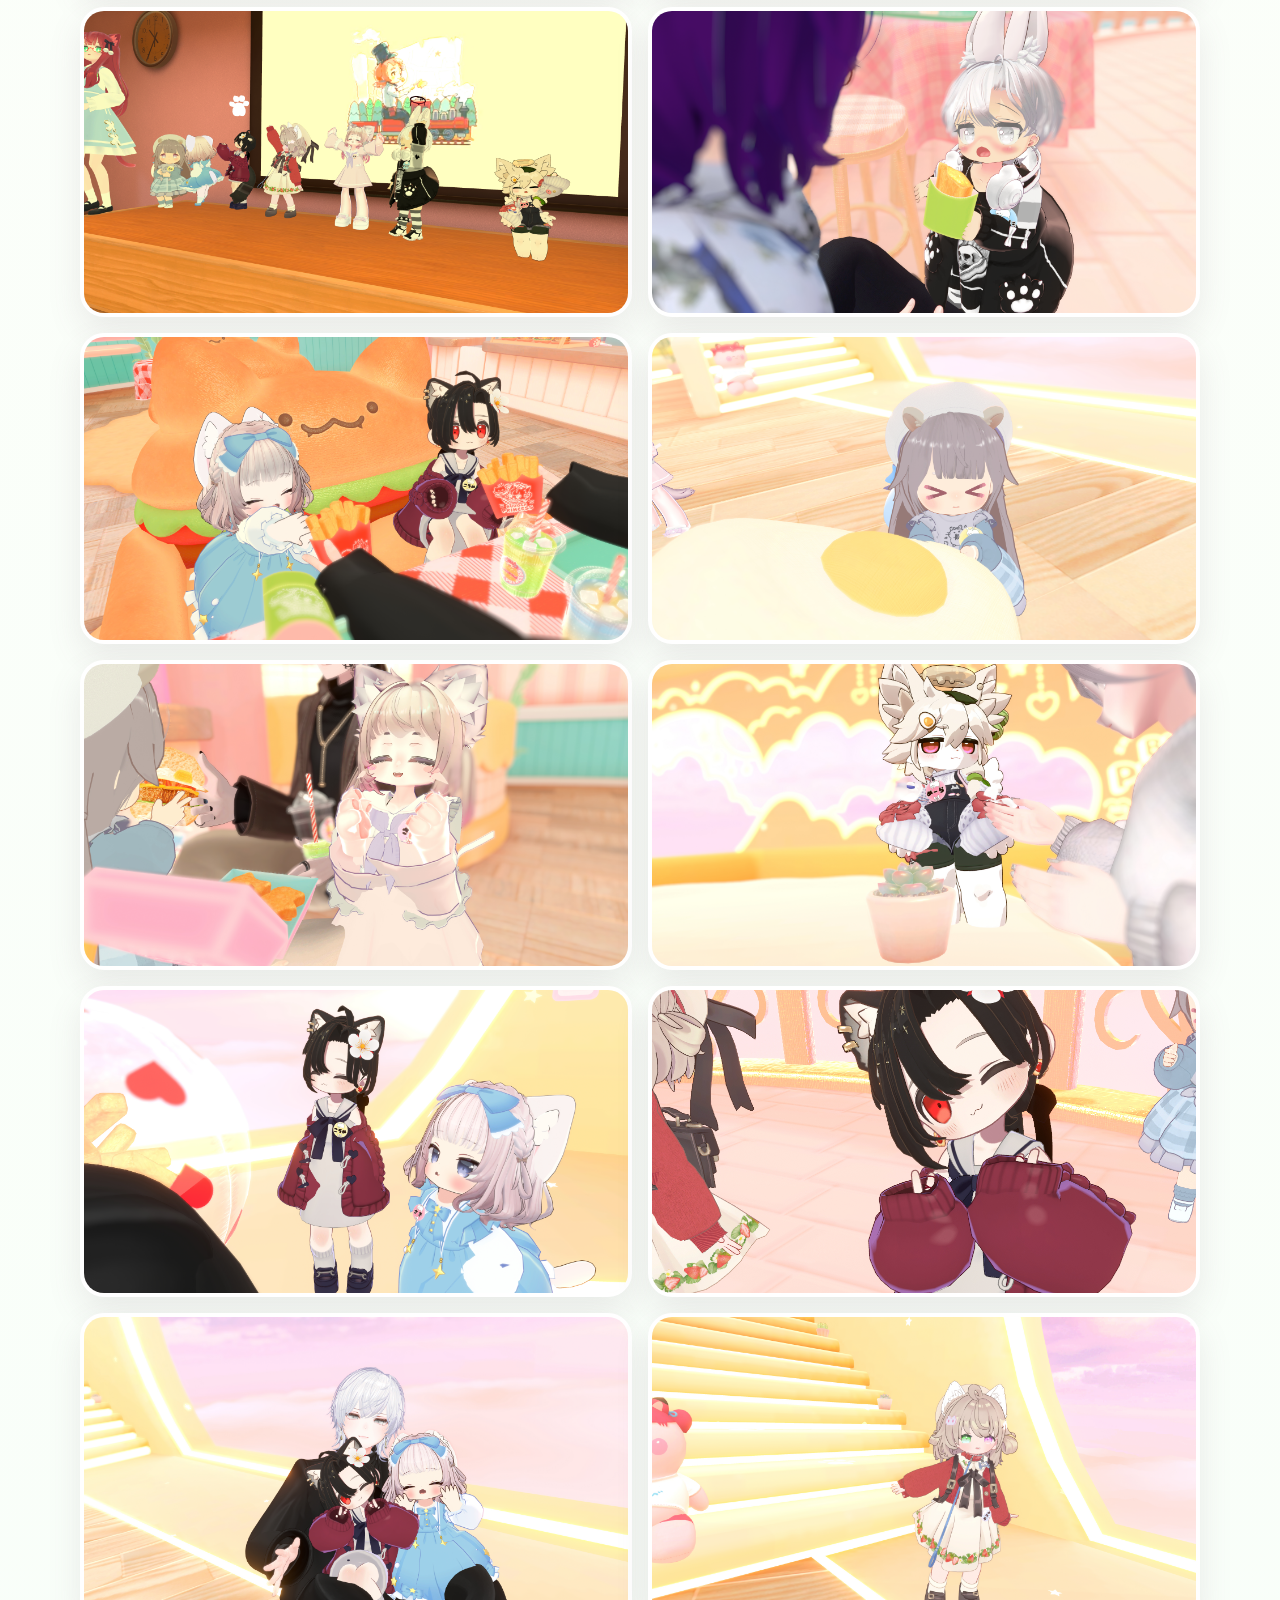
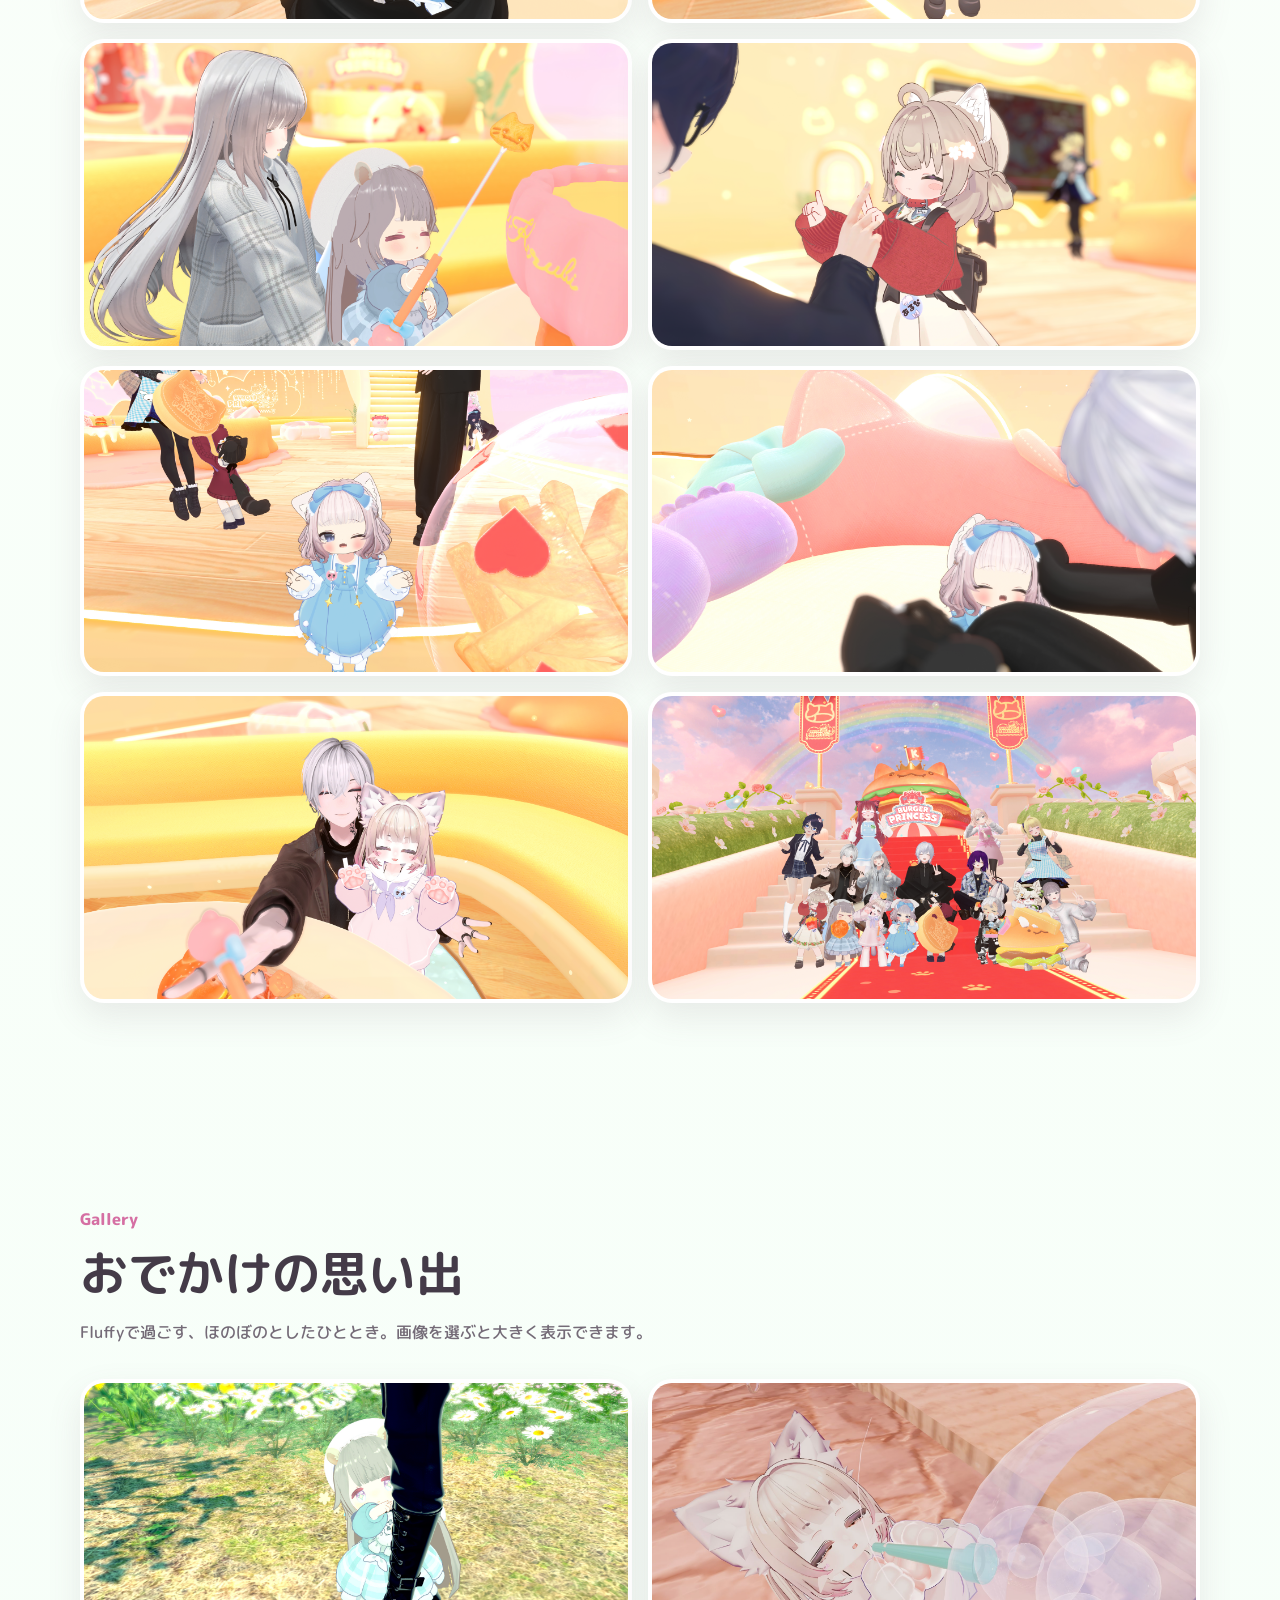
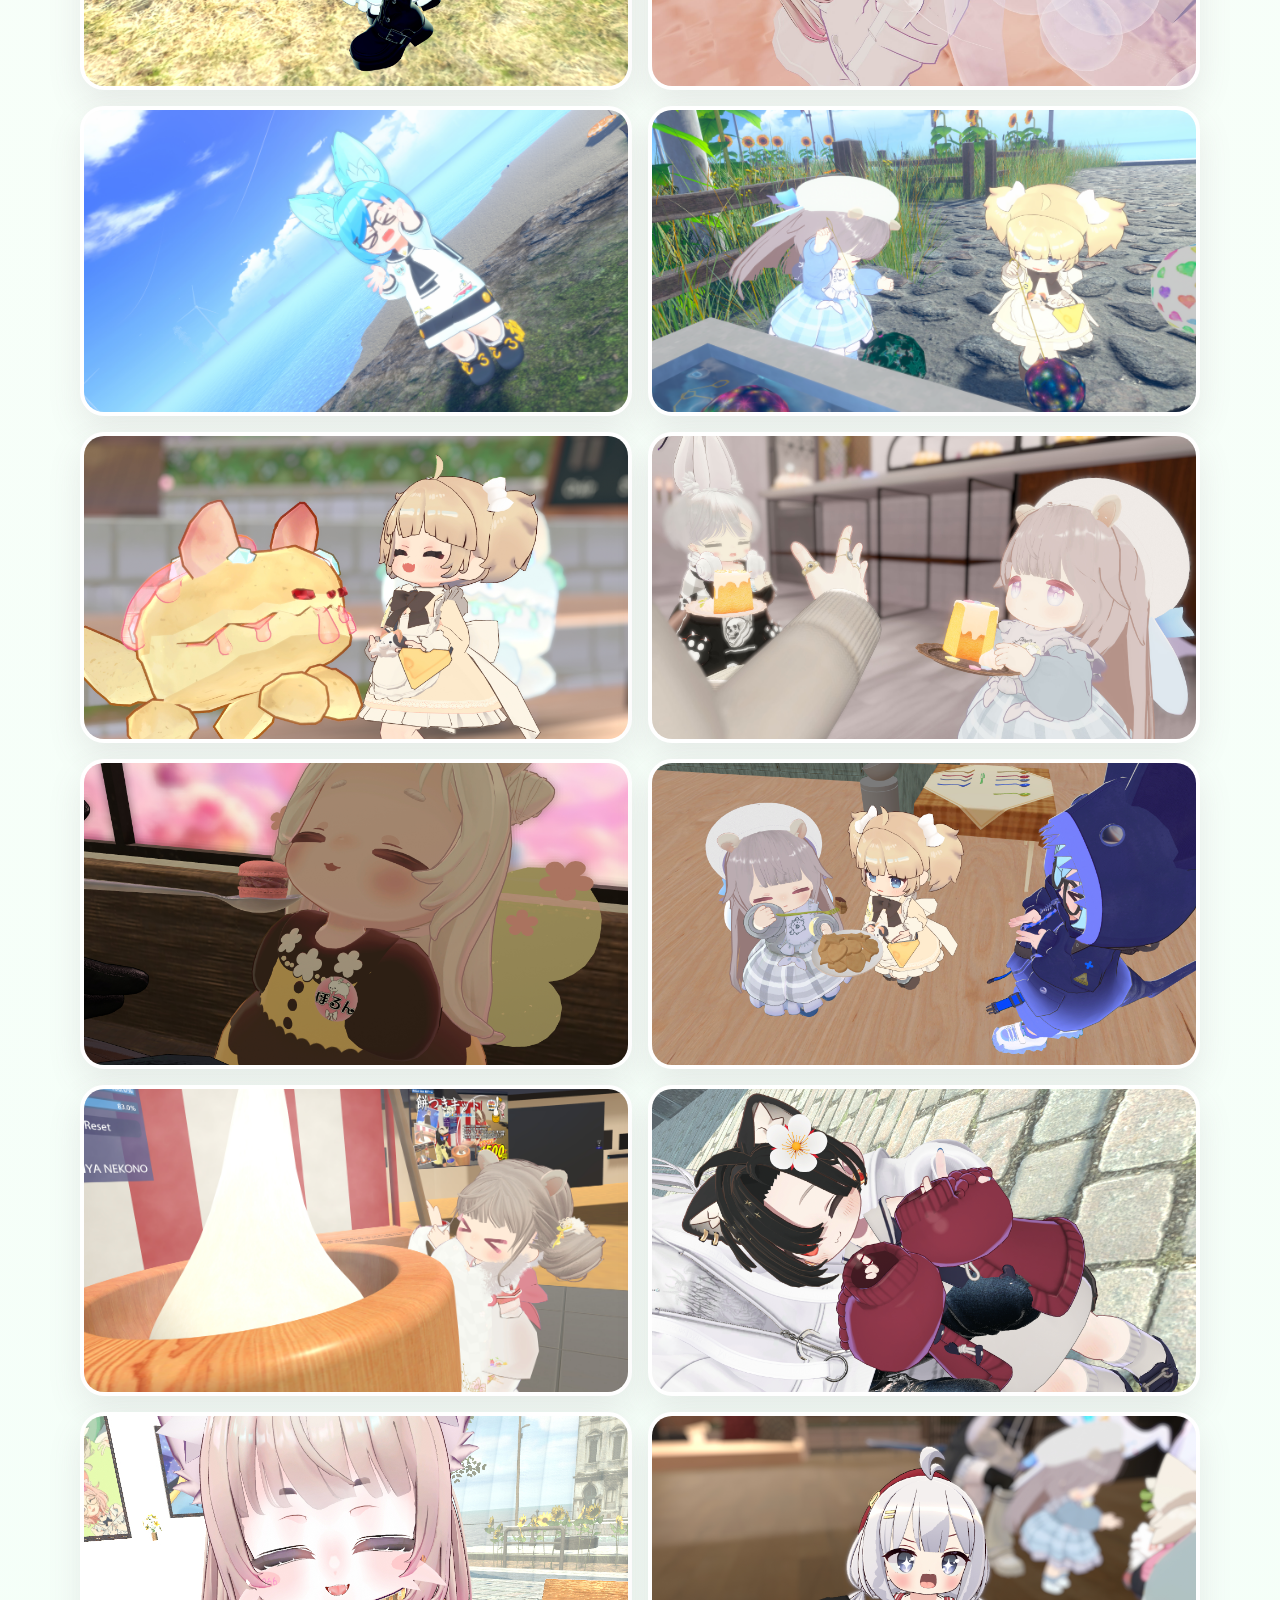
==== commit 0afac29a: "Hide mobile lightbox arrows" ====
--- a/index.html
+++ b/index.html
@@ -12,7 +12,7 @@
     <link rel="preconnect" href="https://fonts.googleapis.com">
     <link rel="preconnect" href="https://fonts.gstatic.com" crossorigin>
     <link href="https://fonts.googleapis.com/css2?family=M+PLUS+Rounded+1c:wght@400;500;700;800&family=Yomogi&display=swap" rel="stylesheet">
-    <link rel="stylesheet" href="data/styles.css?v=35">
+    <link rel="stylesheet" href="data/styles.css?v=36">
   </head>
   <body>
     <div class="floating-bg" aria-hidden="true">
--- a/data/styles.css
+++ b/data/styles.css
@@ -1638,9 +1638,7 @@
   }
 
   .lightbox-arrow {
-    top: auto;
-    bottom: 1rem;
-    transform: none;
+    display: none;
   }
 
   .lightbox-download {
@@ -1652,13 +1650,6 @@
     white-space: nowrap;
   }
 
-  .lightbox-prev {
-    left: calc(50% - 4rem);
-  }
-
-  .lightbox-next {
-    right: calc(50% - 4rem);
-  }
 }
 
 @media (max-width: 560px) {
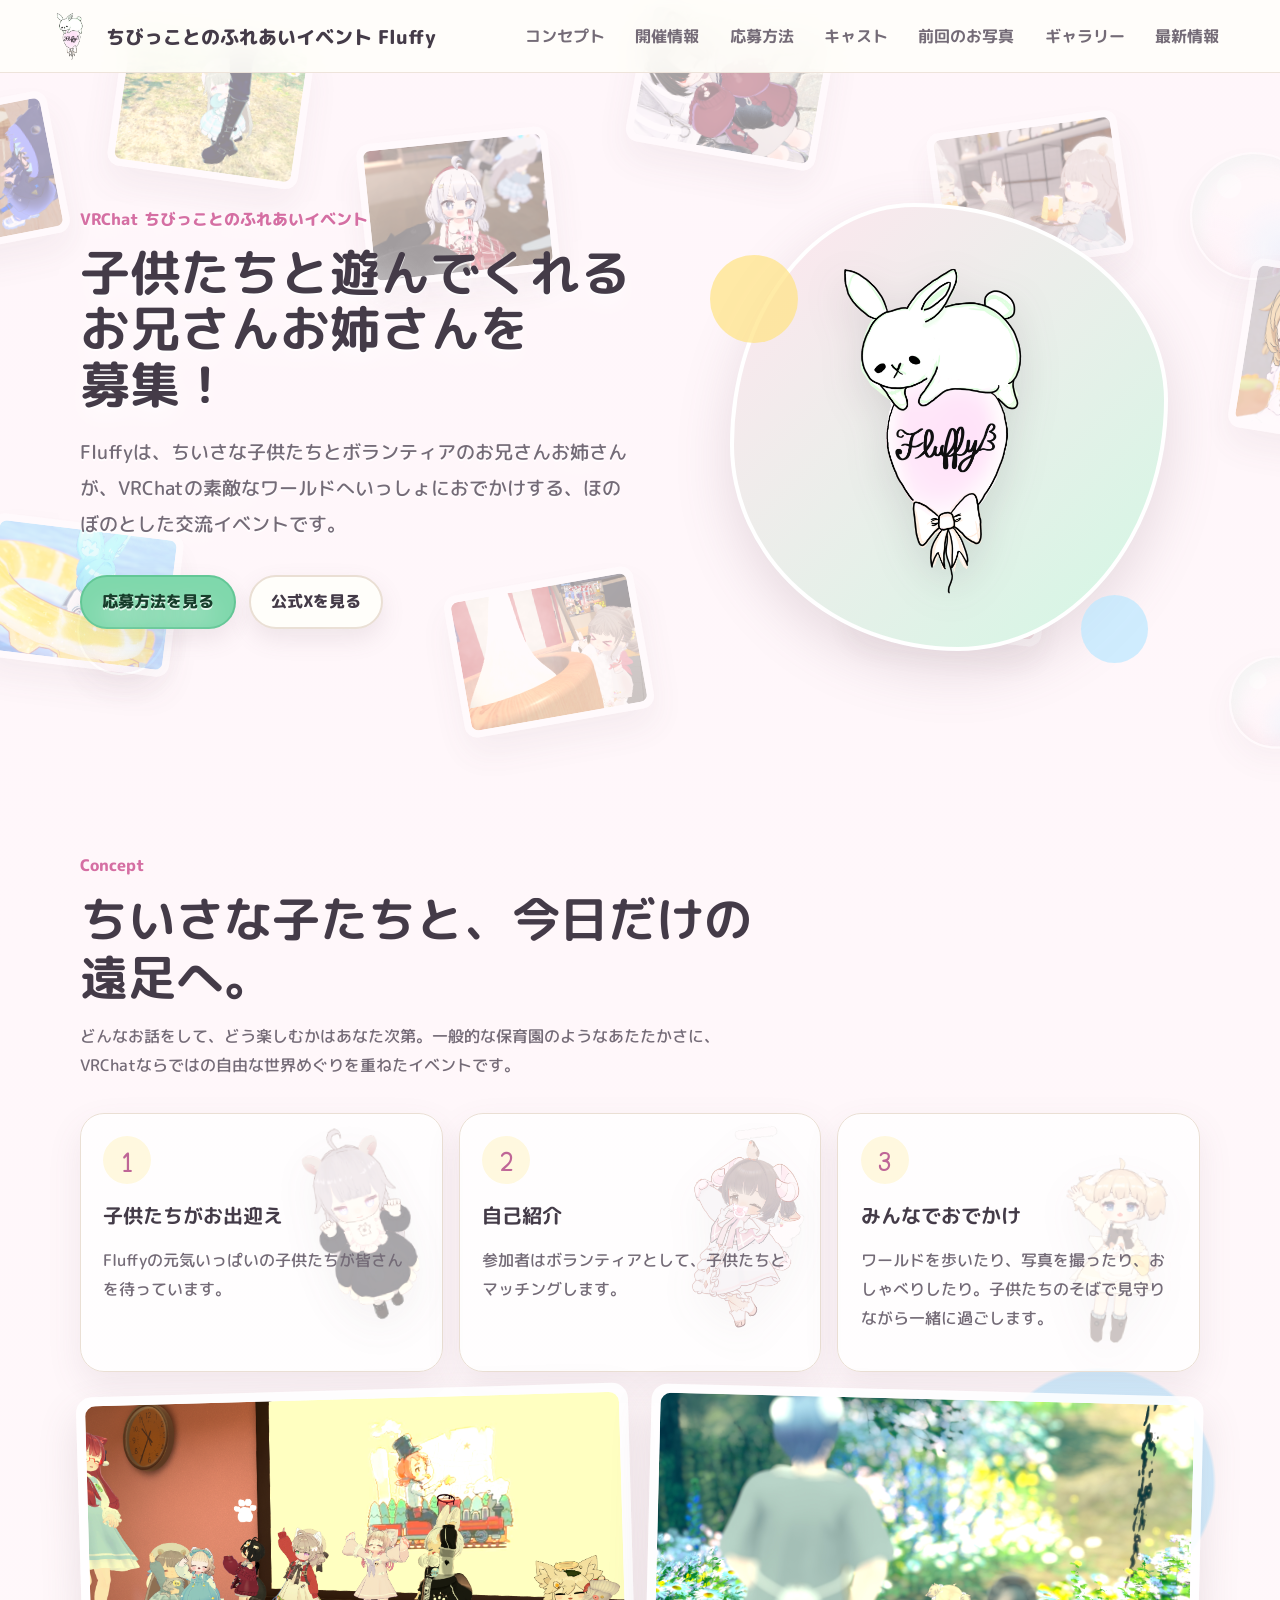
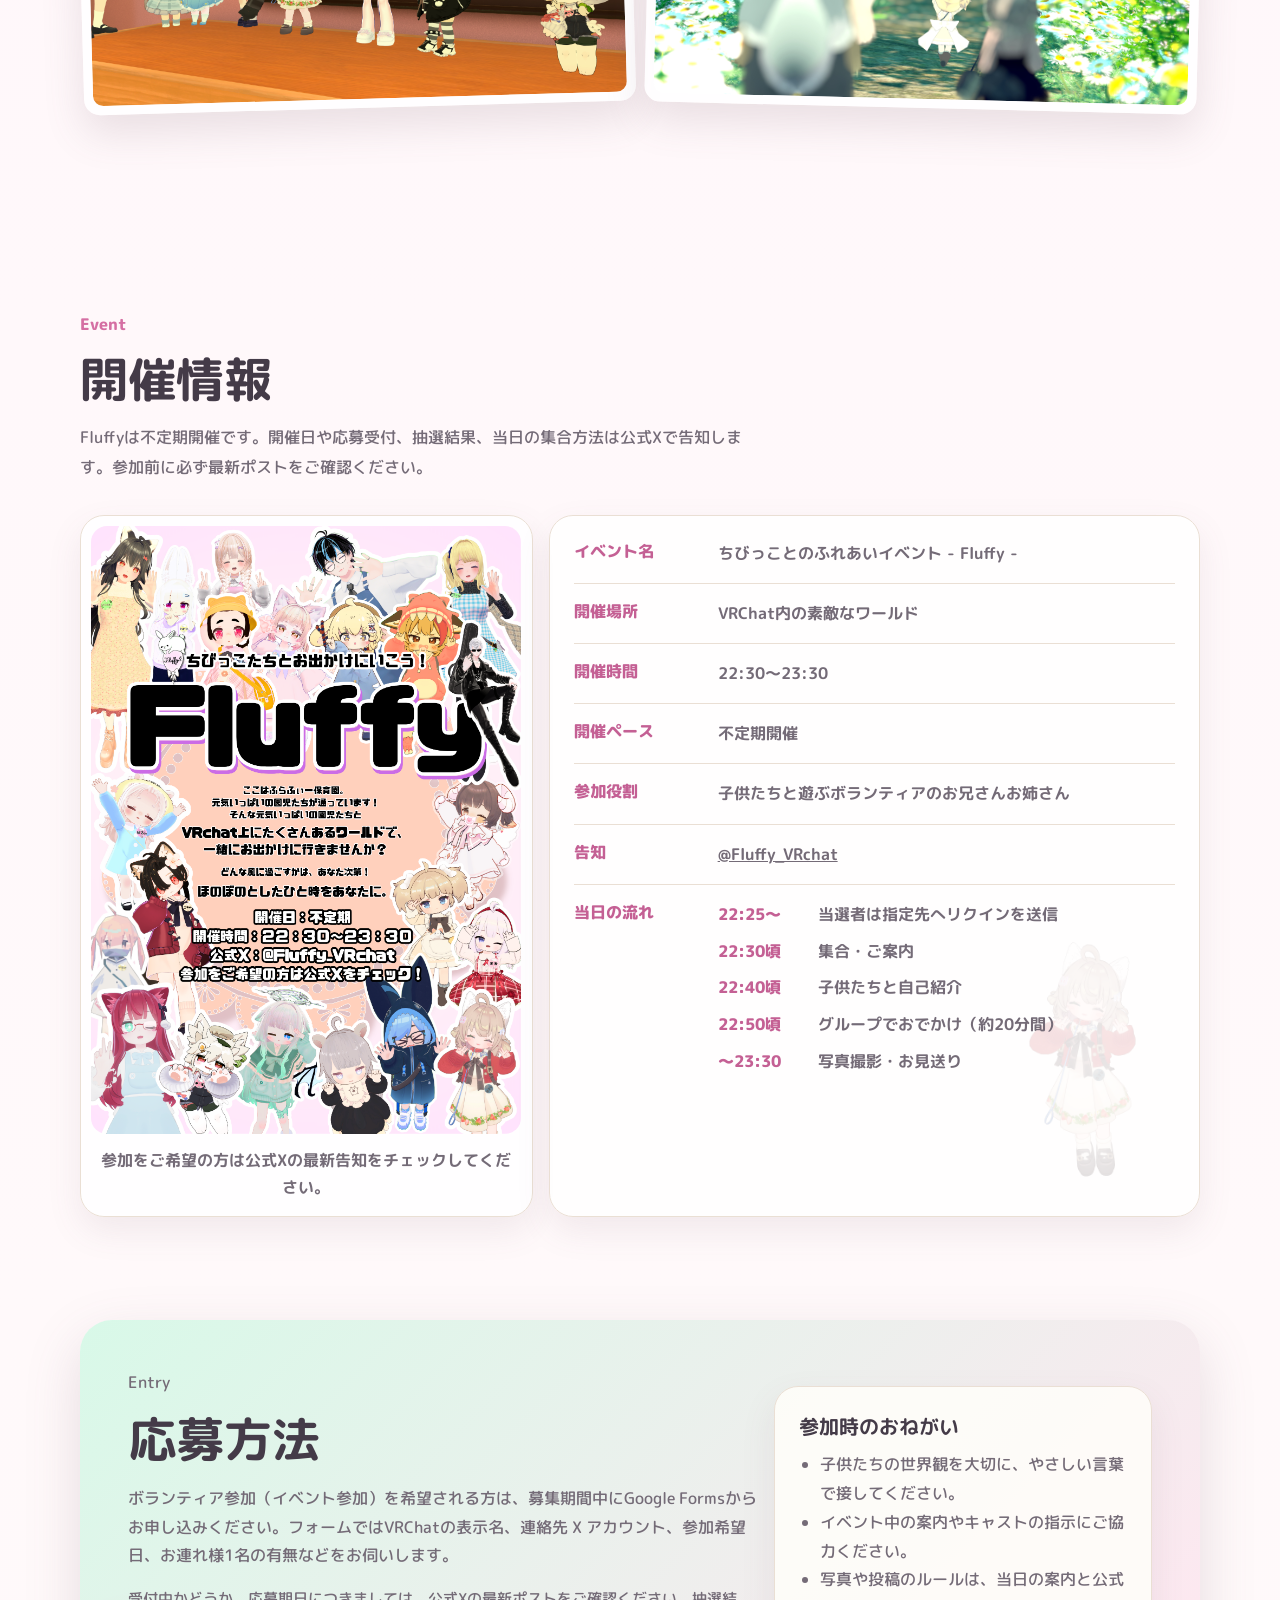
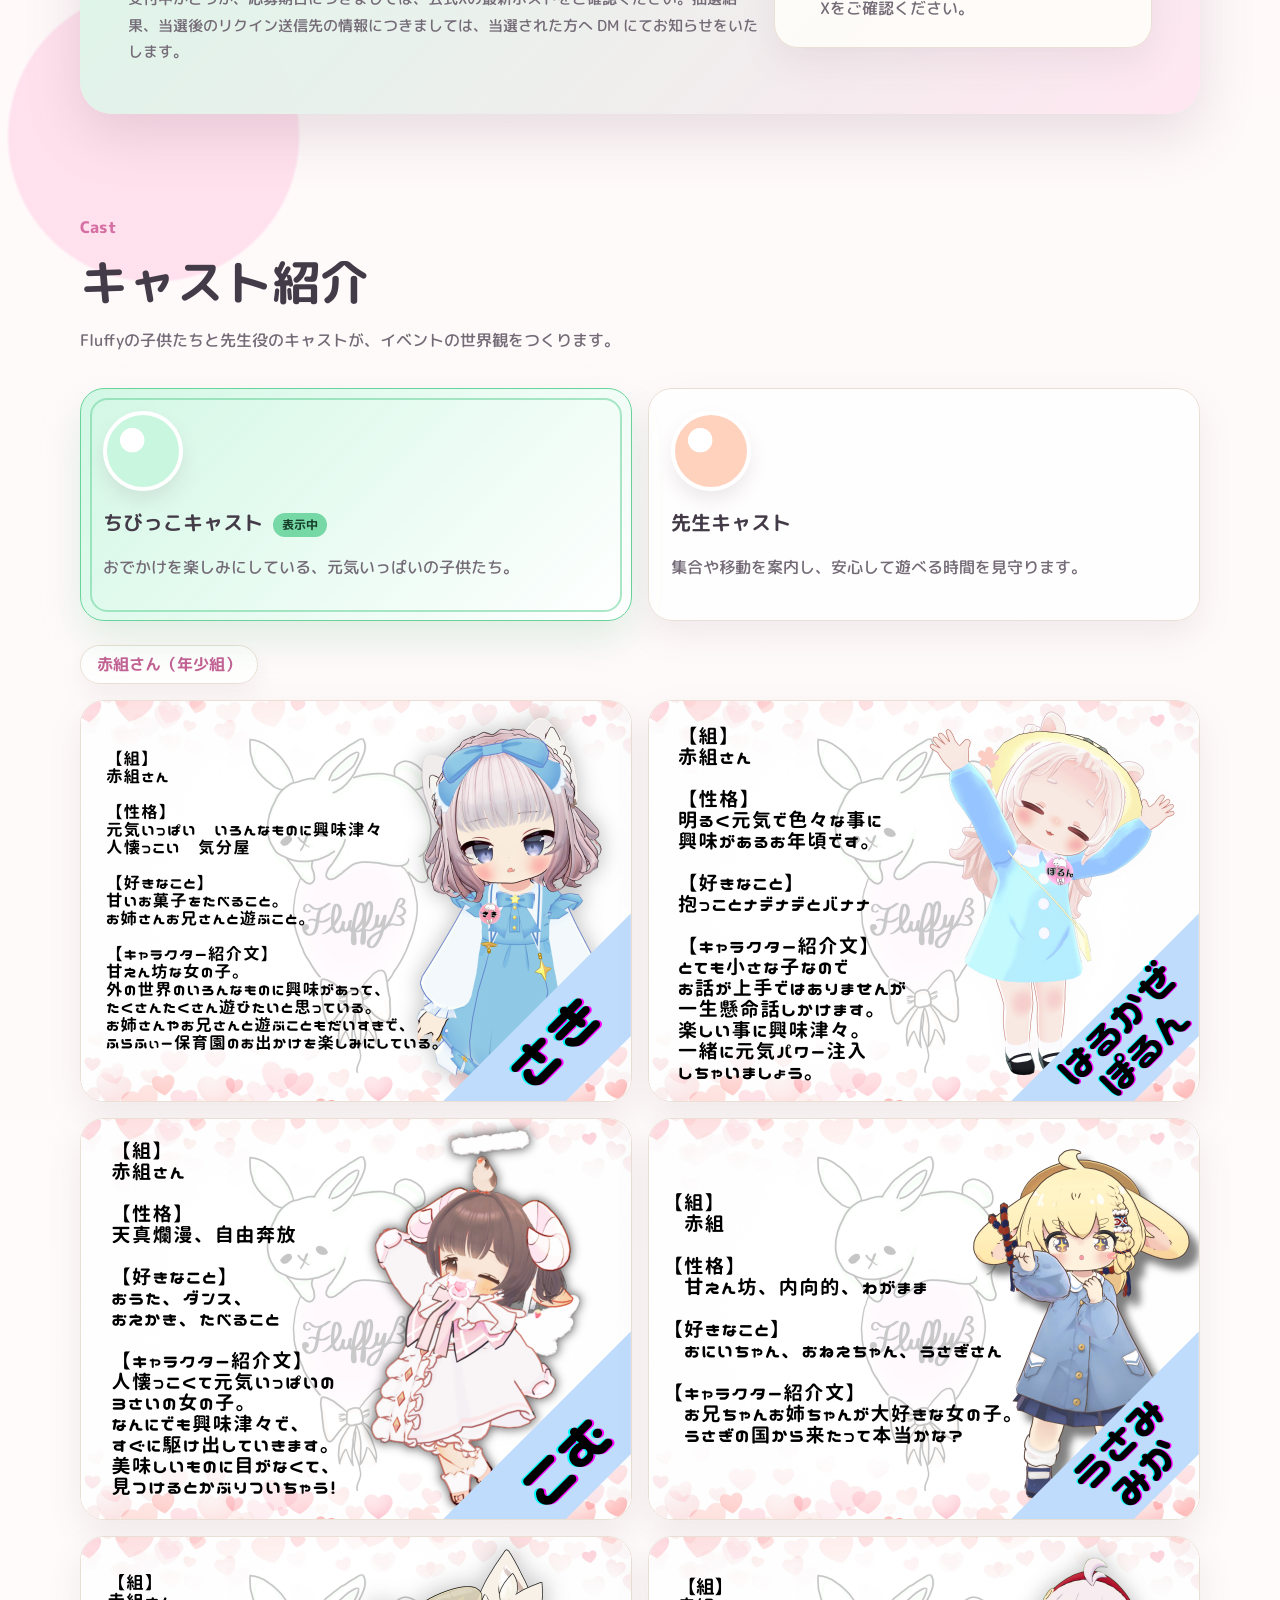
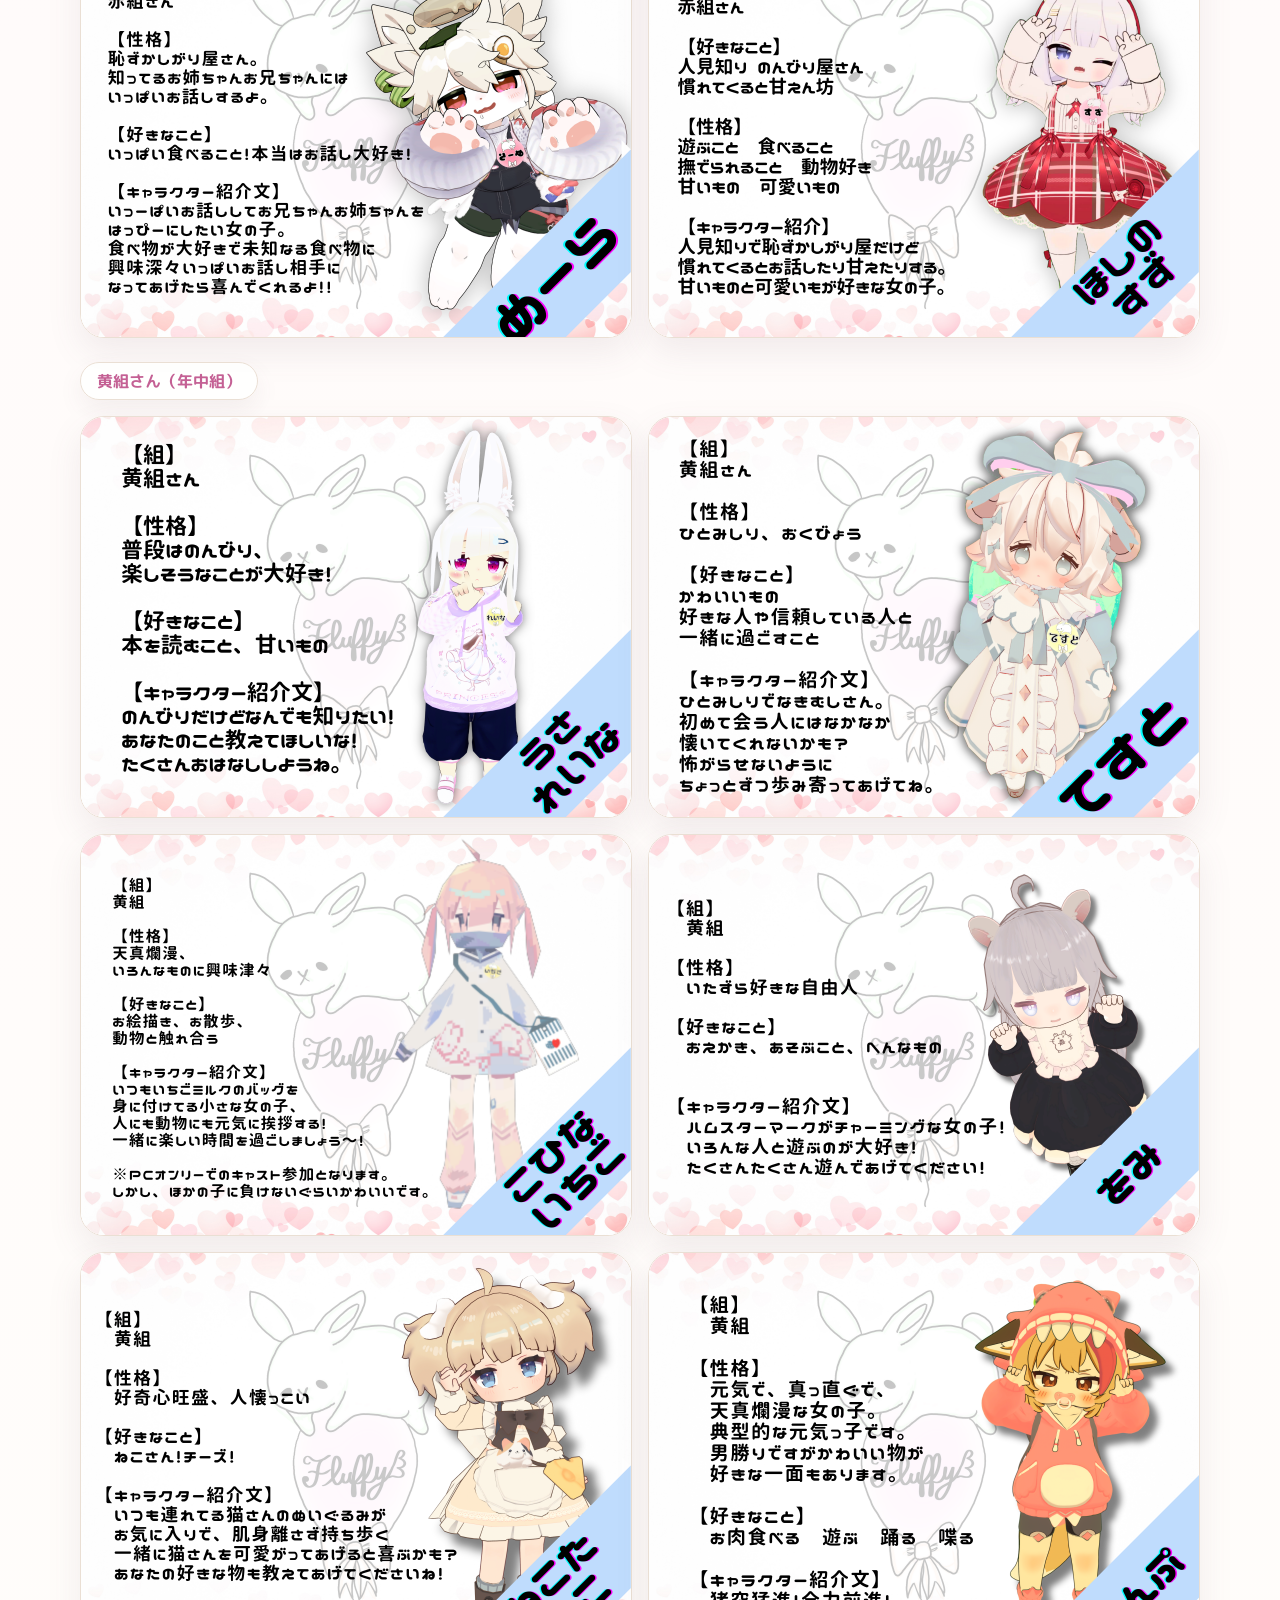
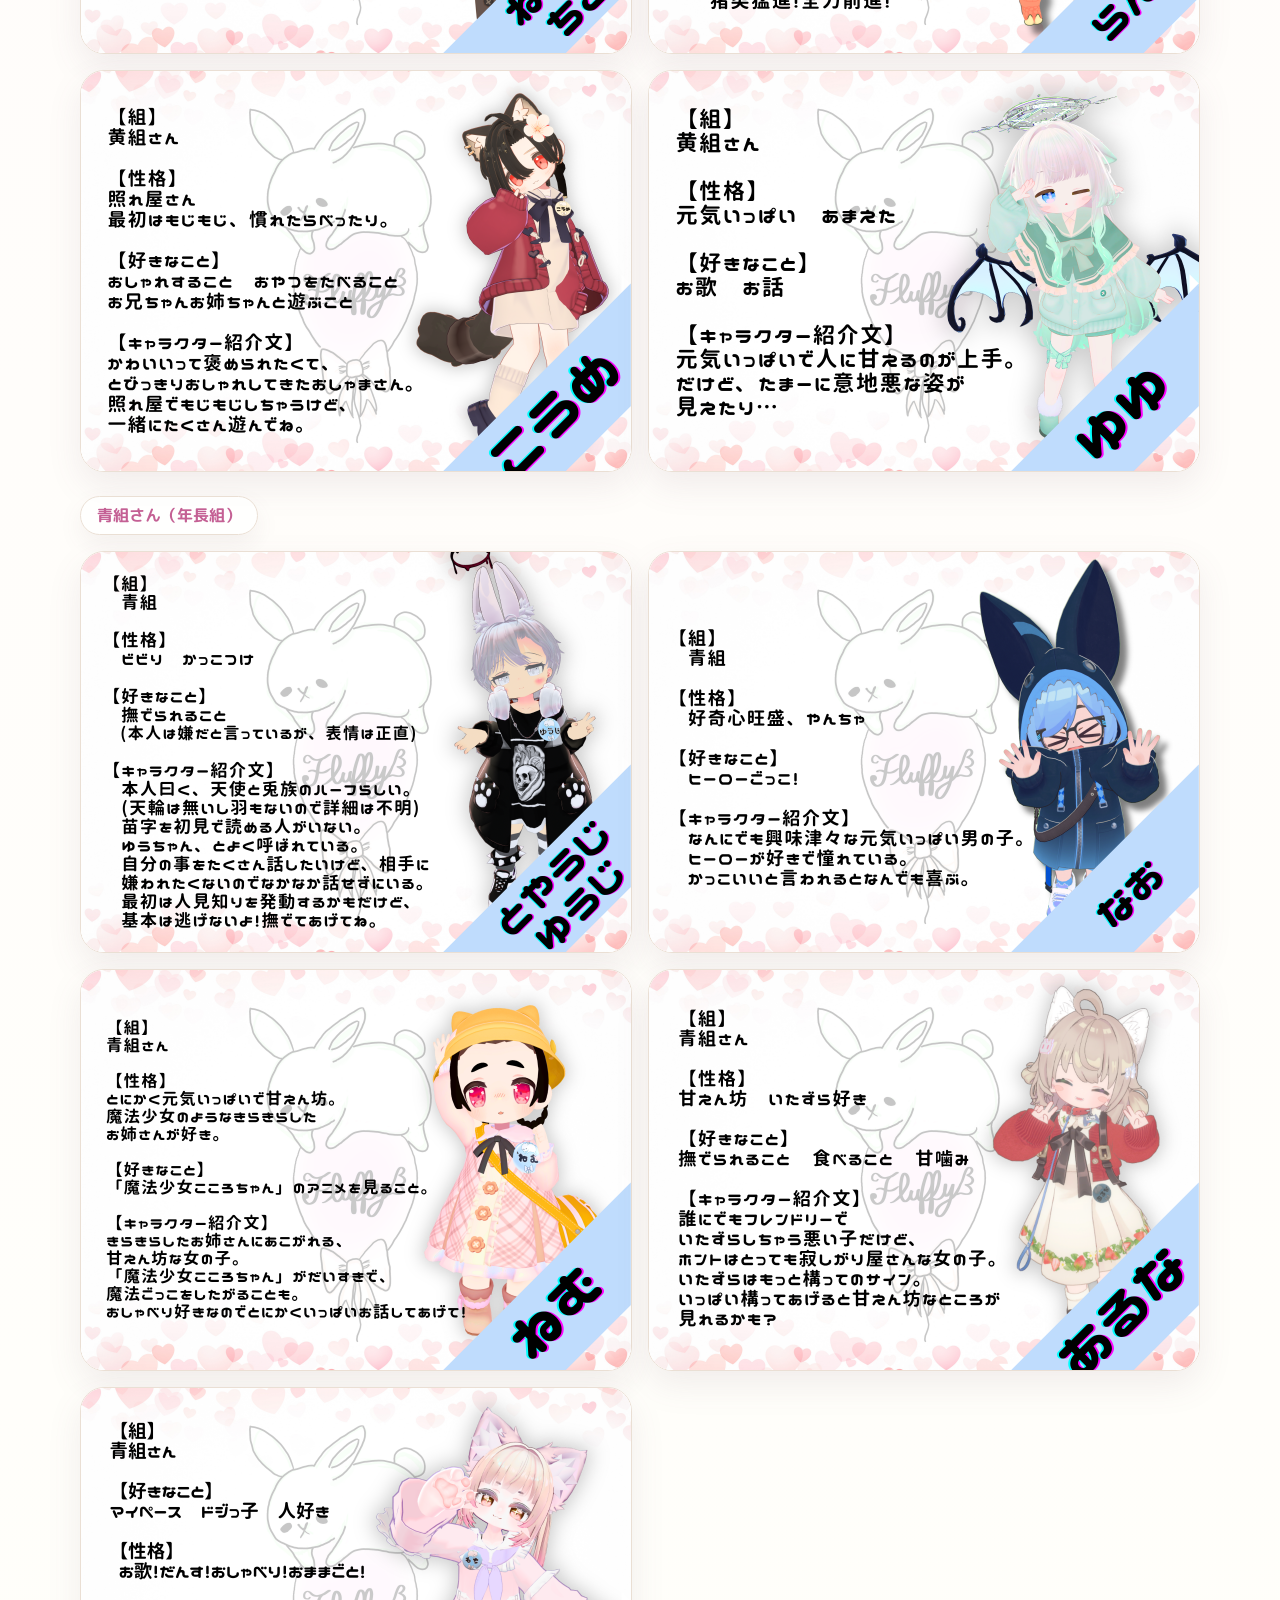
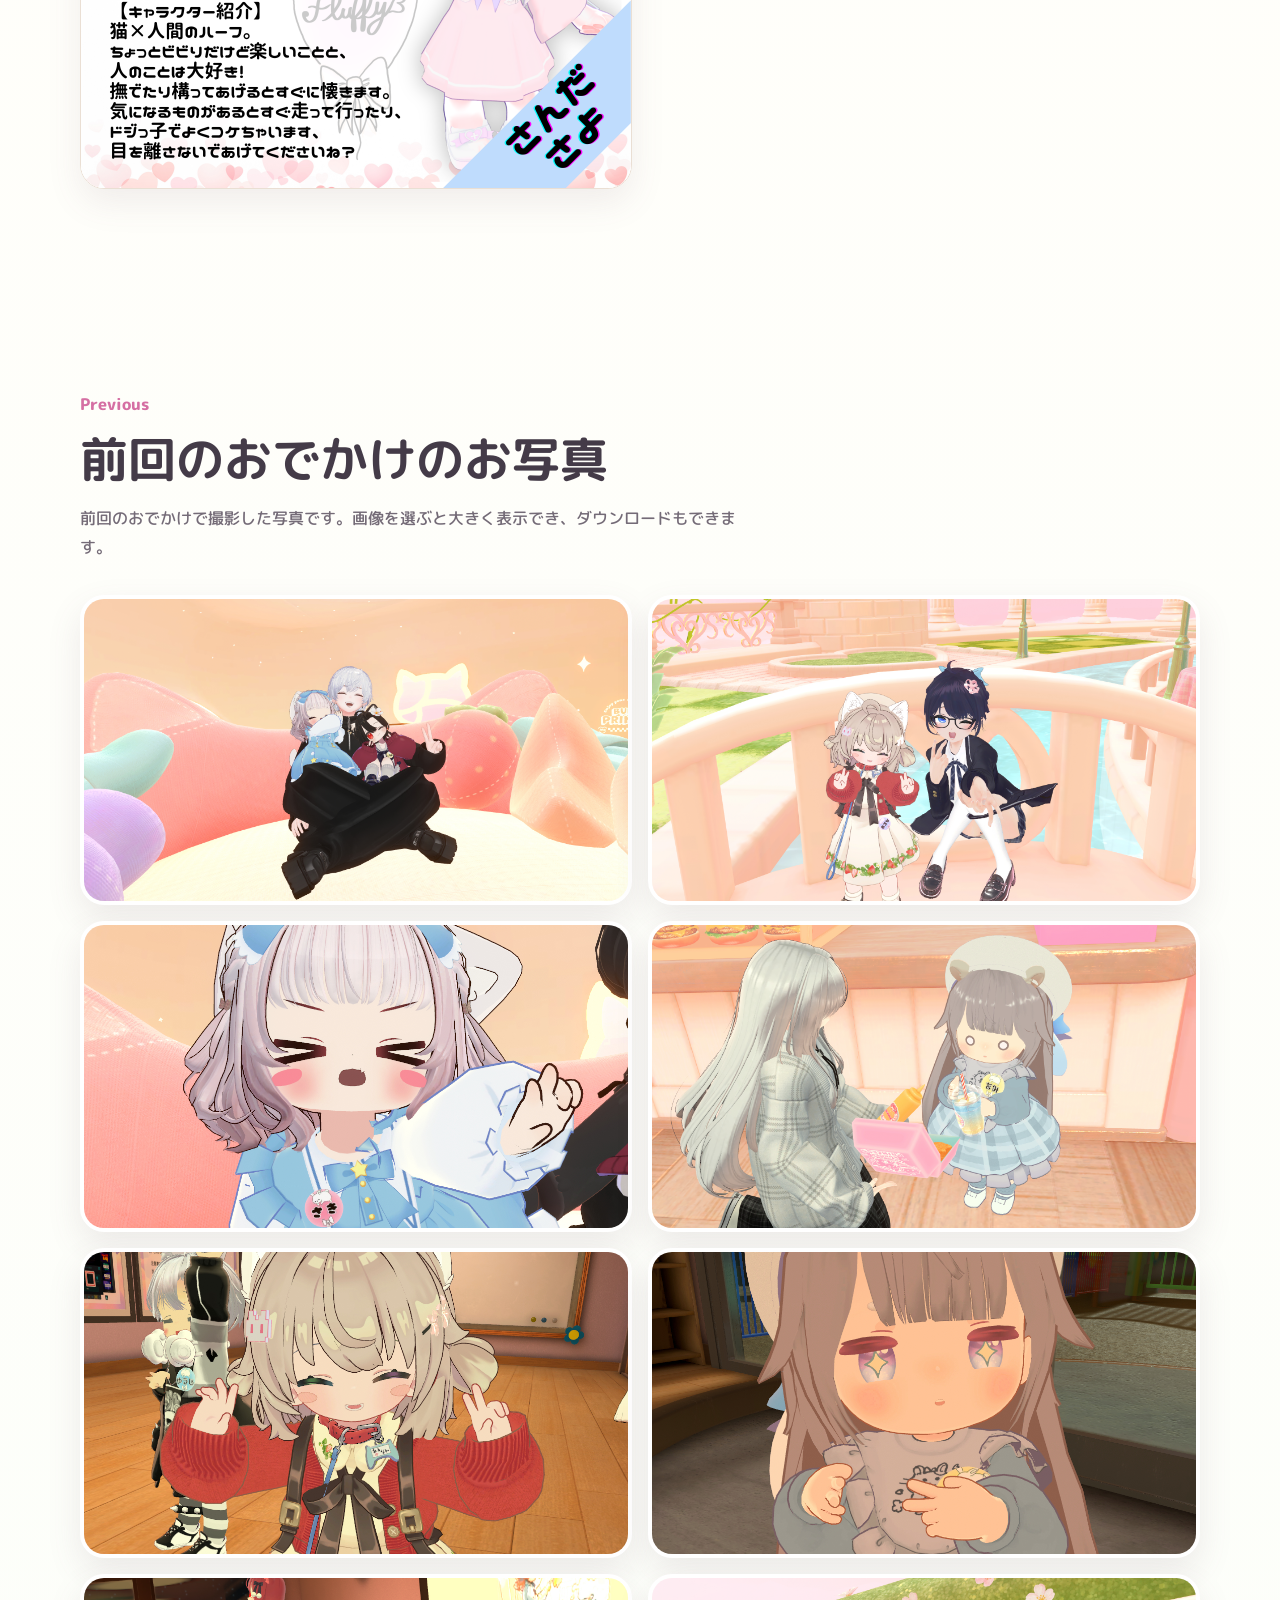
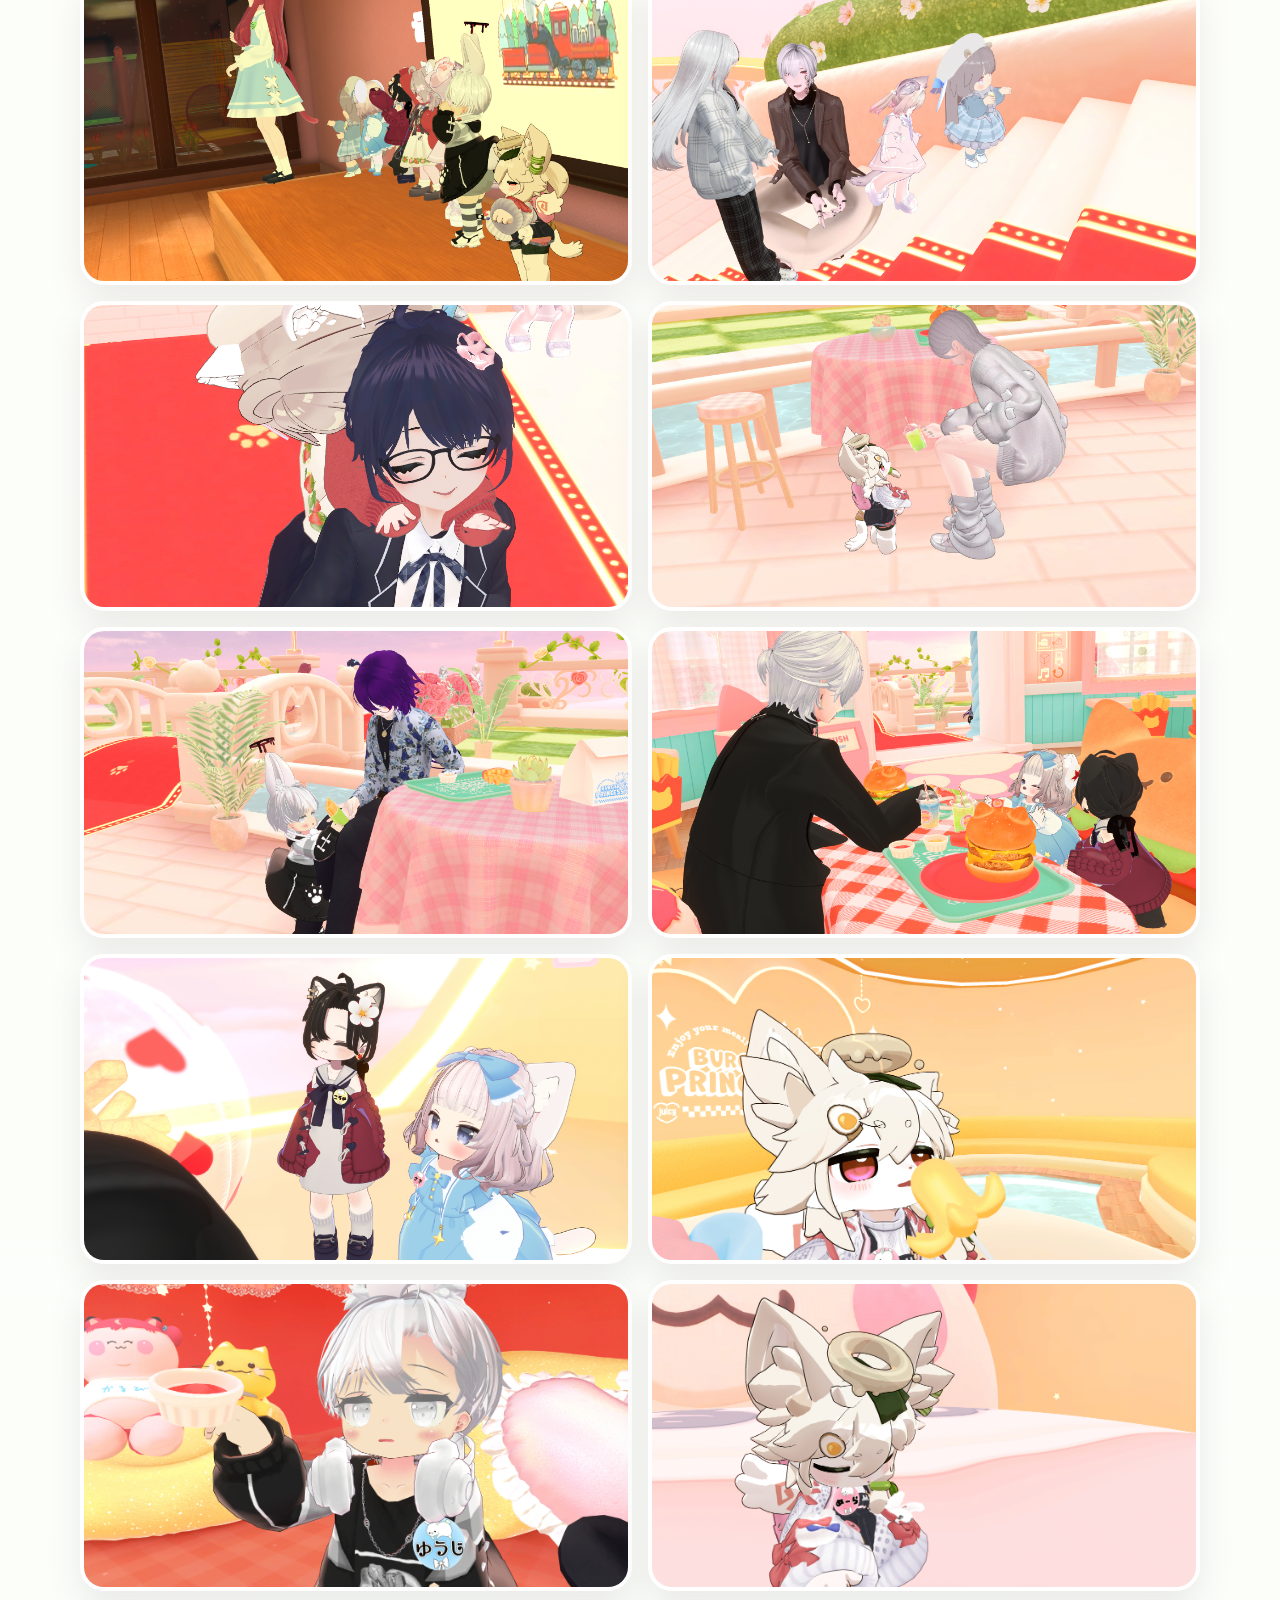
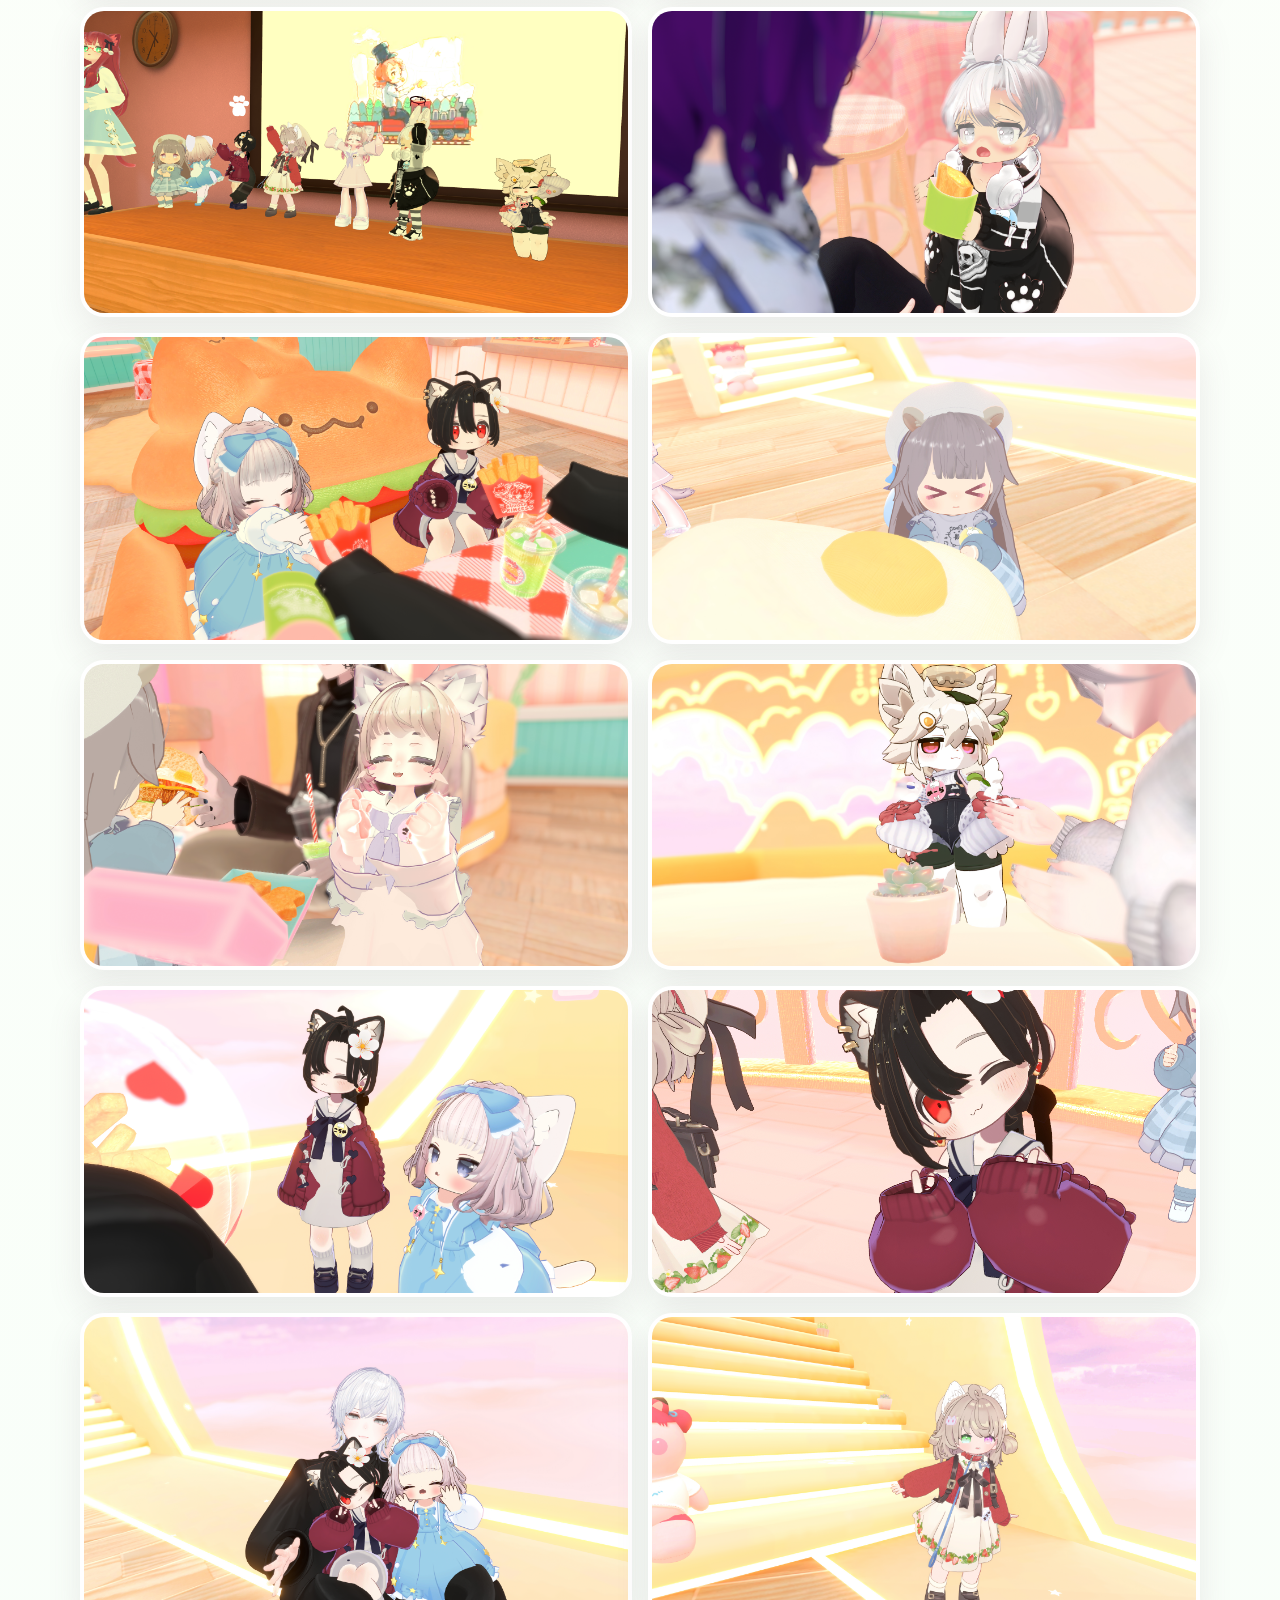
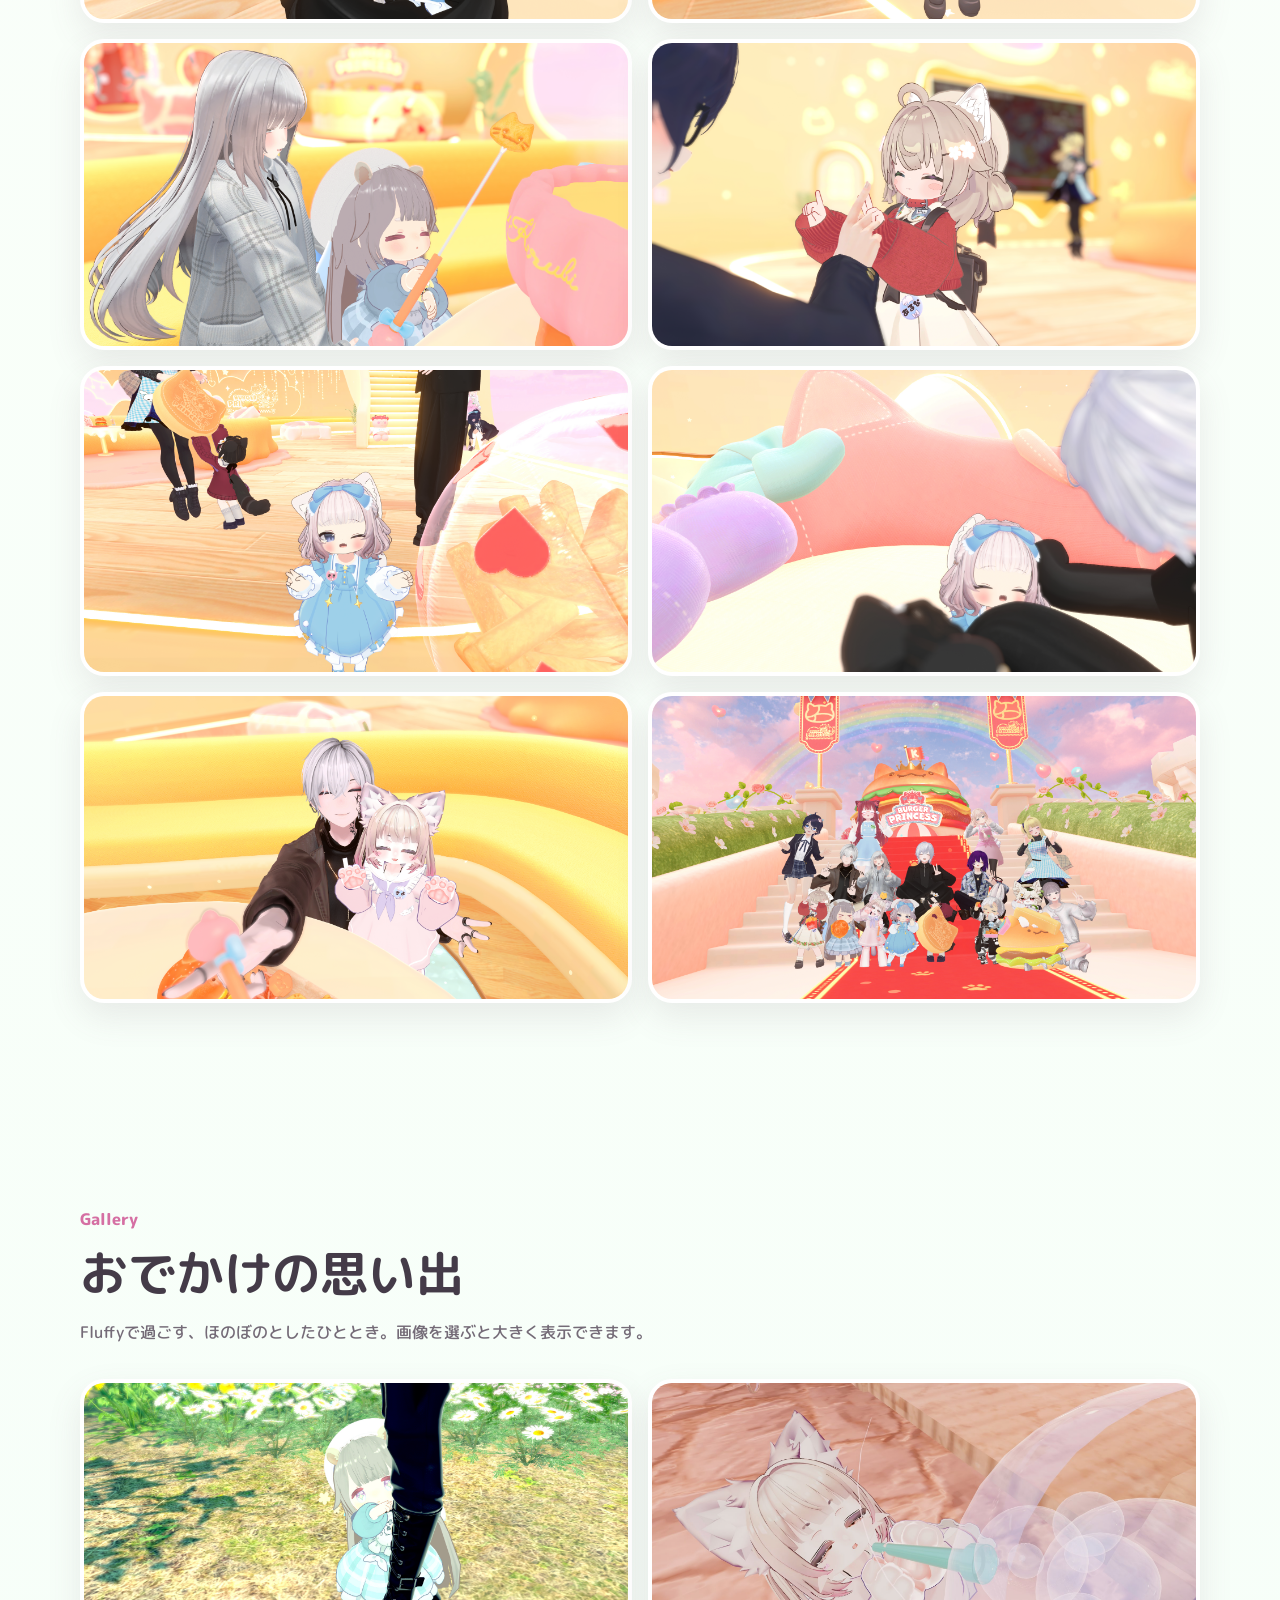
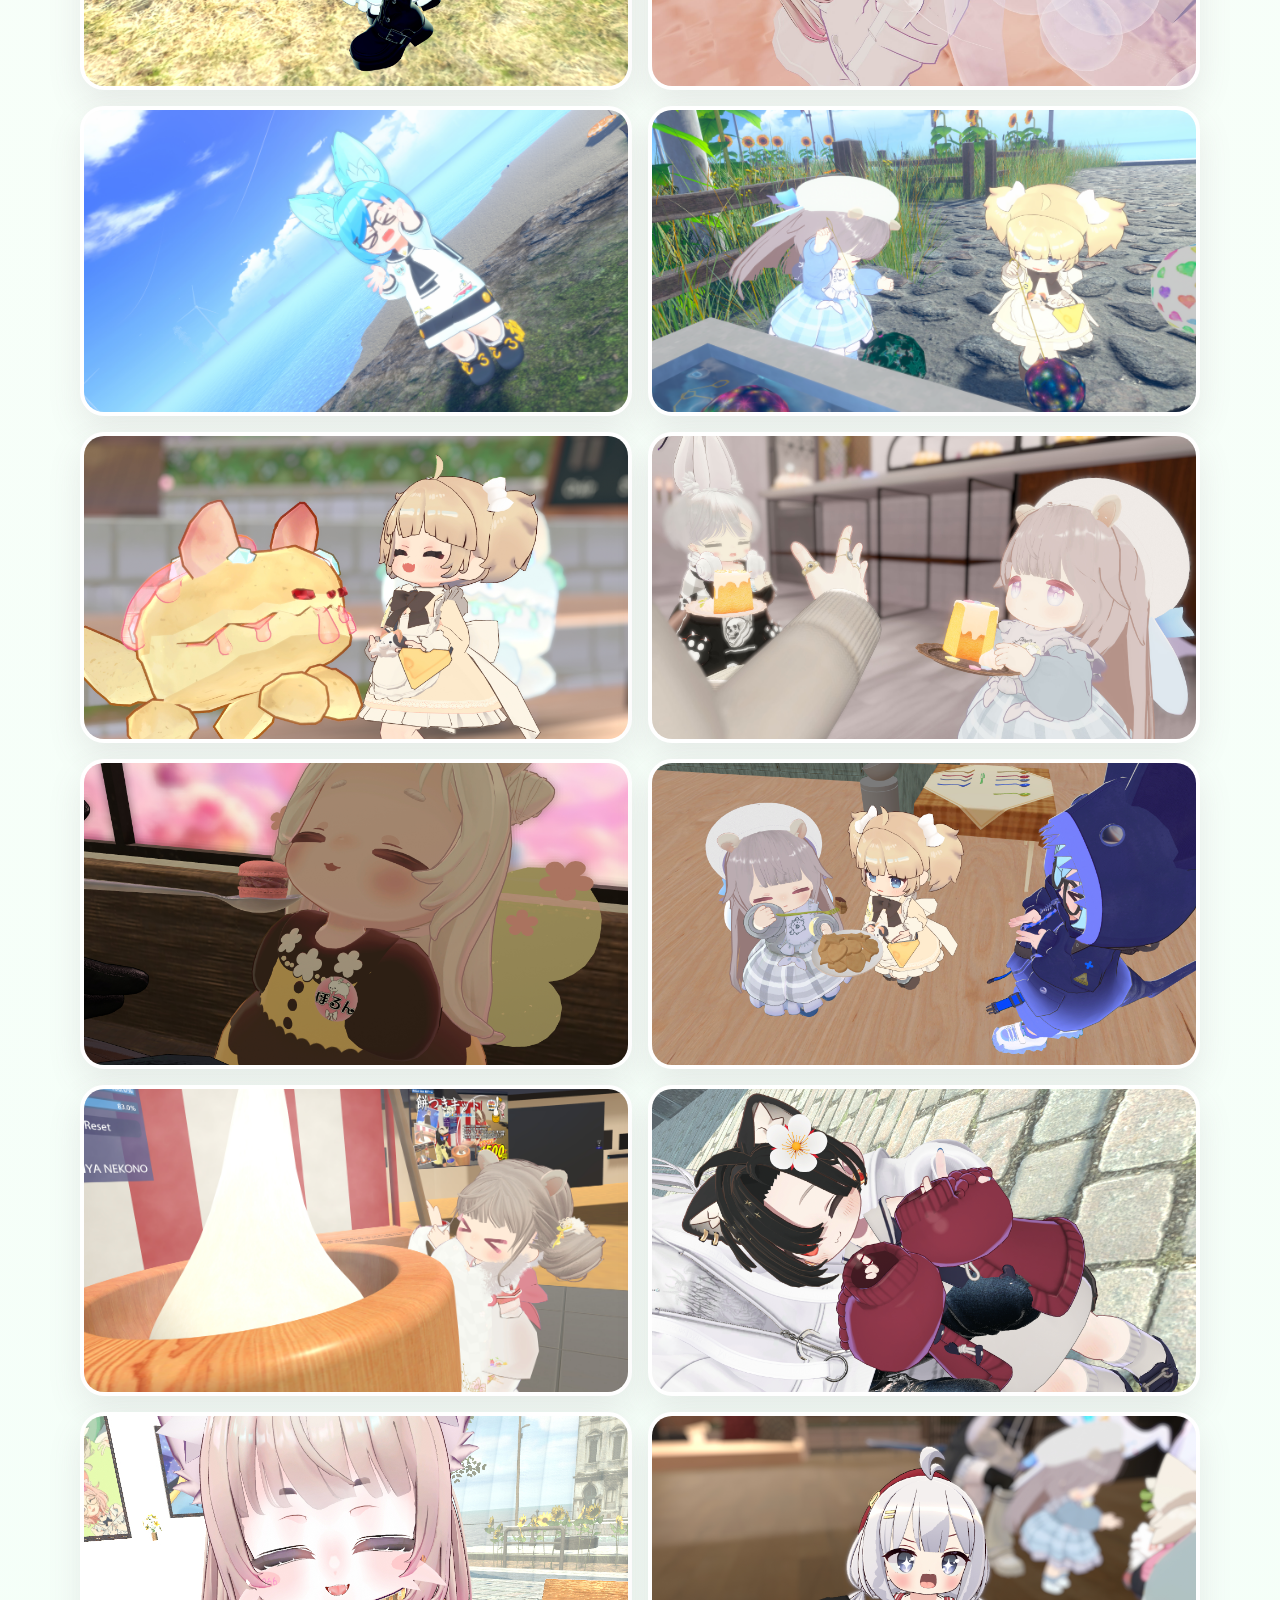
==== commit b9dc4969: "Keep large background bubbles still" ====
--- a/index.html
+++ b/index.html
@@ -12,7 +12,7 @@
     <link rel="preconnect" href="https://fonts.googleapis.com">
     <link rel="preconnect" href="https://fonts.gstatic.com" crossorigin>
     <link href="https://fonts.googleapis.com/css2?family=M+PLUS+Rounded+1c:wght@400;500;700;800&family=Yomogi&display=swap" rel="stylesheet">
-    <link rel="stylesheet" href="data/styles.css?v=36">
+    <link rel="stylesheet" href="data/styles.css?v=37">
   </head>
   <body>
     <div class="floating-bg" aria-hidden="true">
--- a/data/styles.css
+++ b/data/styles.css
@@ -179,6 +179,7 @@
   --duration: 24s;
   --delay: -8s;
   --opacity: 0.76;
+  --top: 70%;
 }
 
 .floating-bg span:nth-child(2) {
@@ -235,6 +236,7 @@
   --duration: 34s;
   --delay: -22s;
   --opacity: 0.48;
+  --top: 24%;
 }
 
 .floating-bg span:nth-child(9) {
@@ -315,6 +317,16 @@
   --duration: 32s;
   --delay: -7s;
   --opacity: 0.5;
+  --top: 78%;
+}
+
+.floating-bg span:nth-child(1),
+.floating-bg span:nth-child(8),
+.floating-bg span:nth-child(18) {
+  top: var(--top);
+  bottom: auto;
+  animation: none;
+  transform: translateY(-50%);
 }
 
 @keyframes float-bubble {
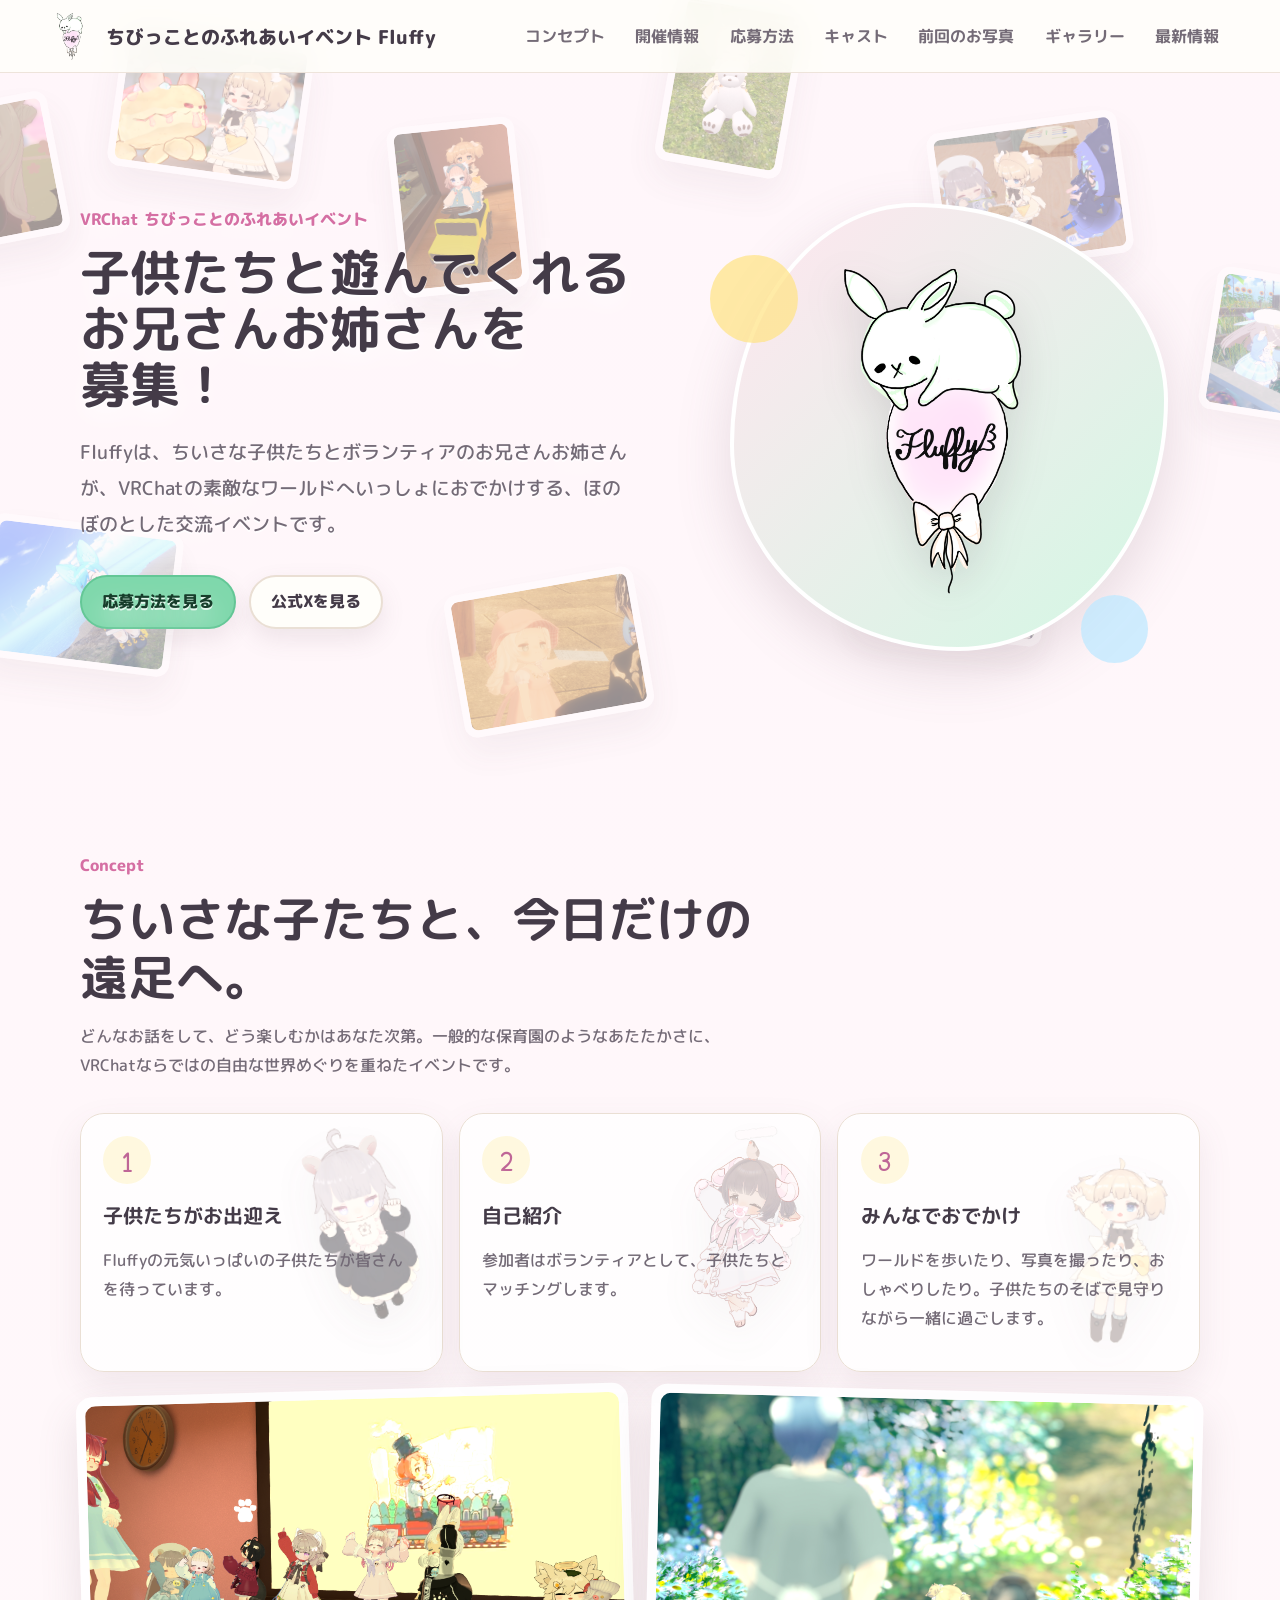
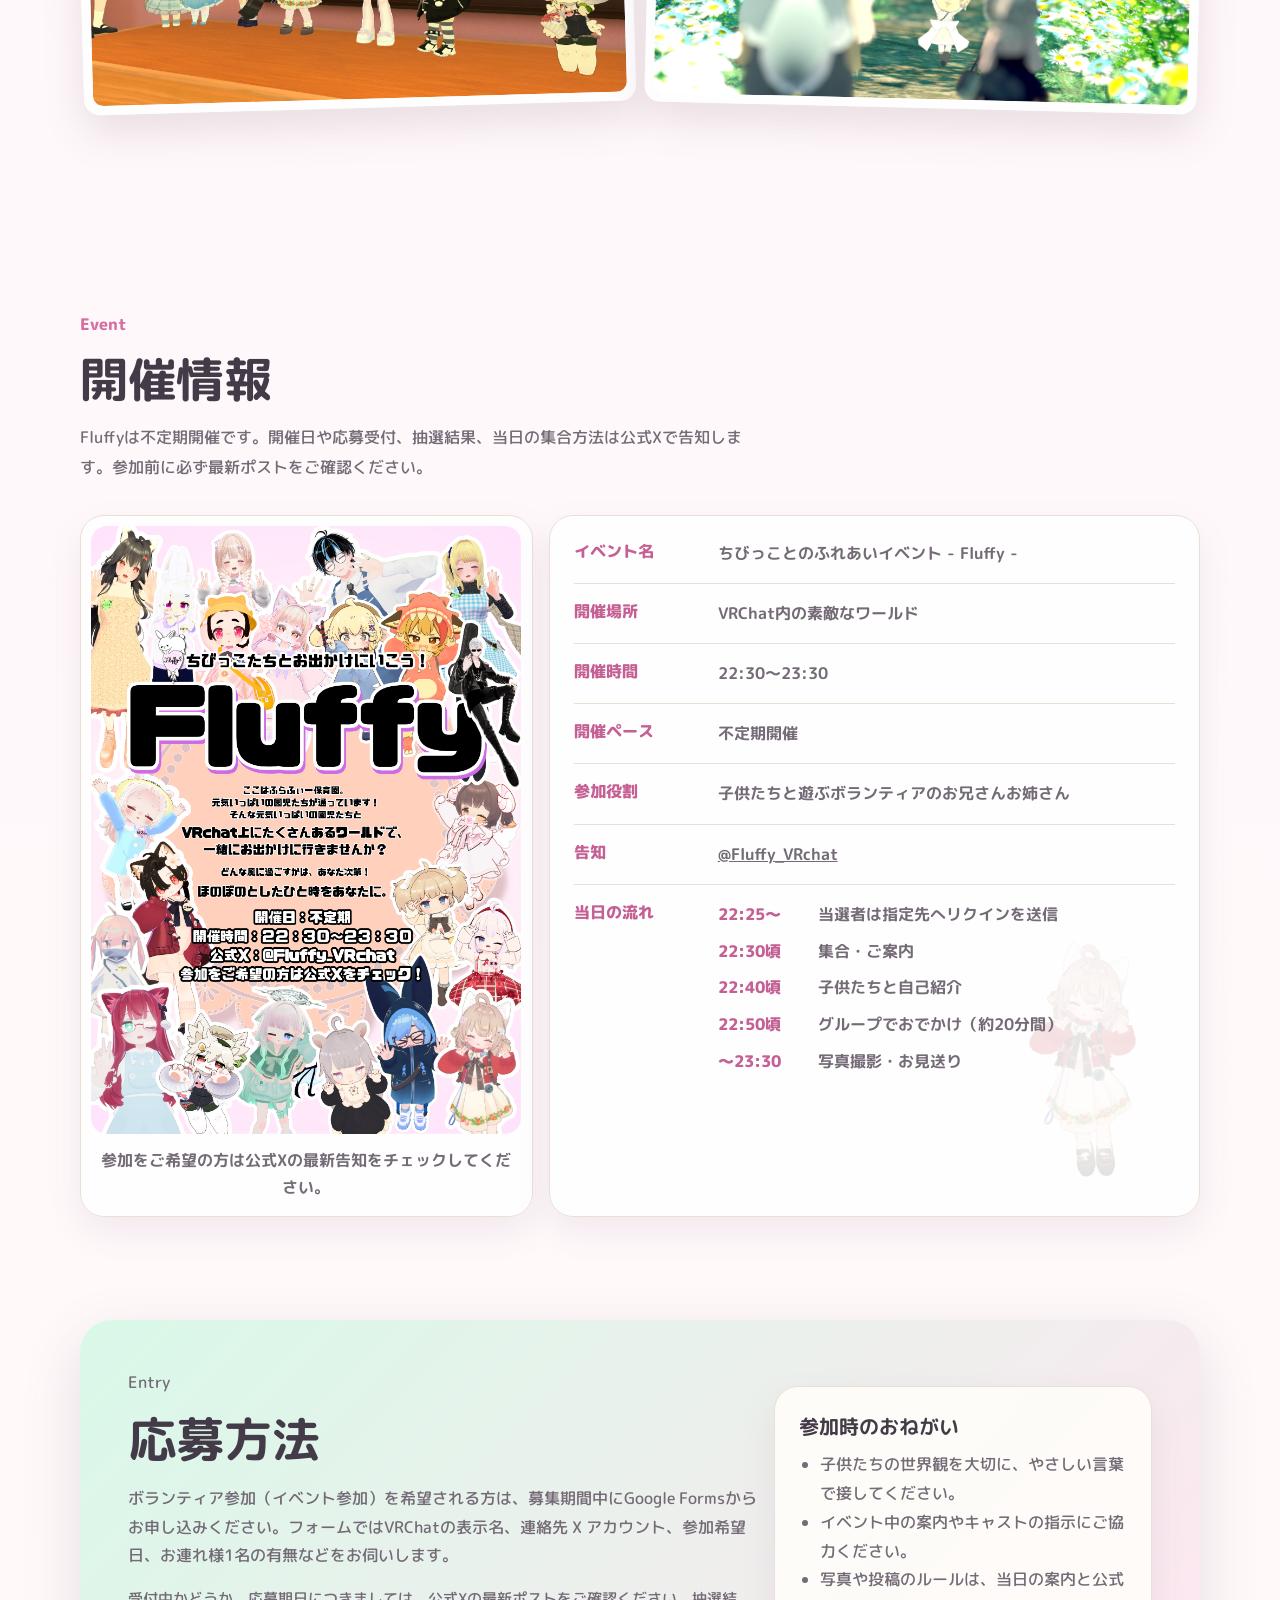
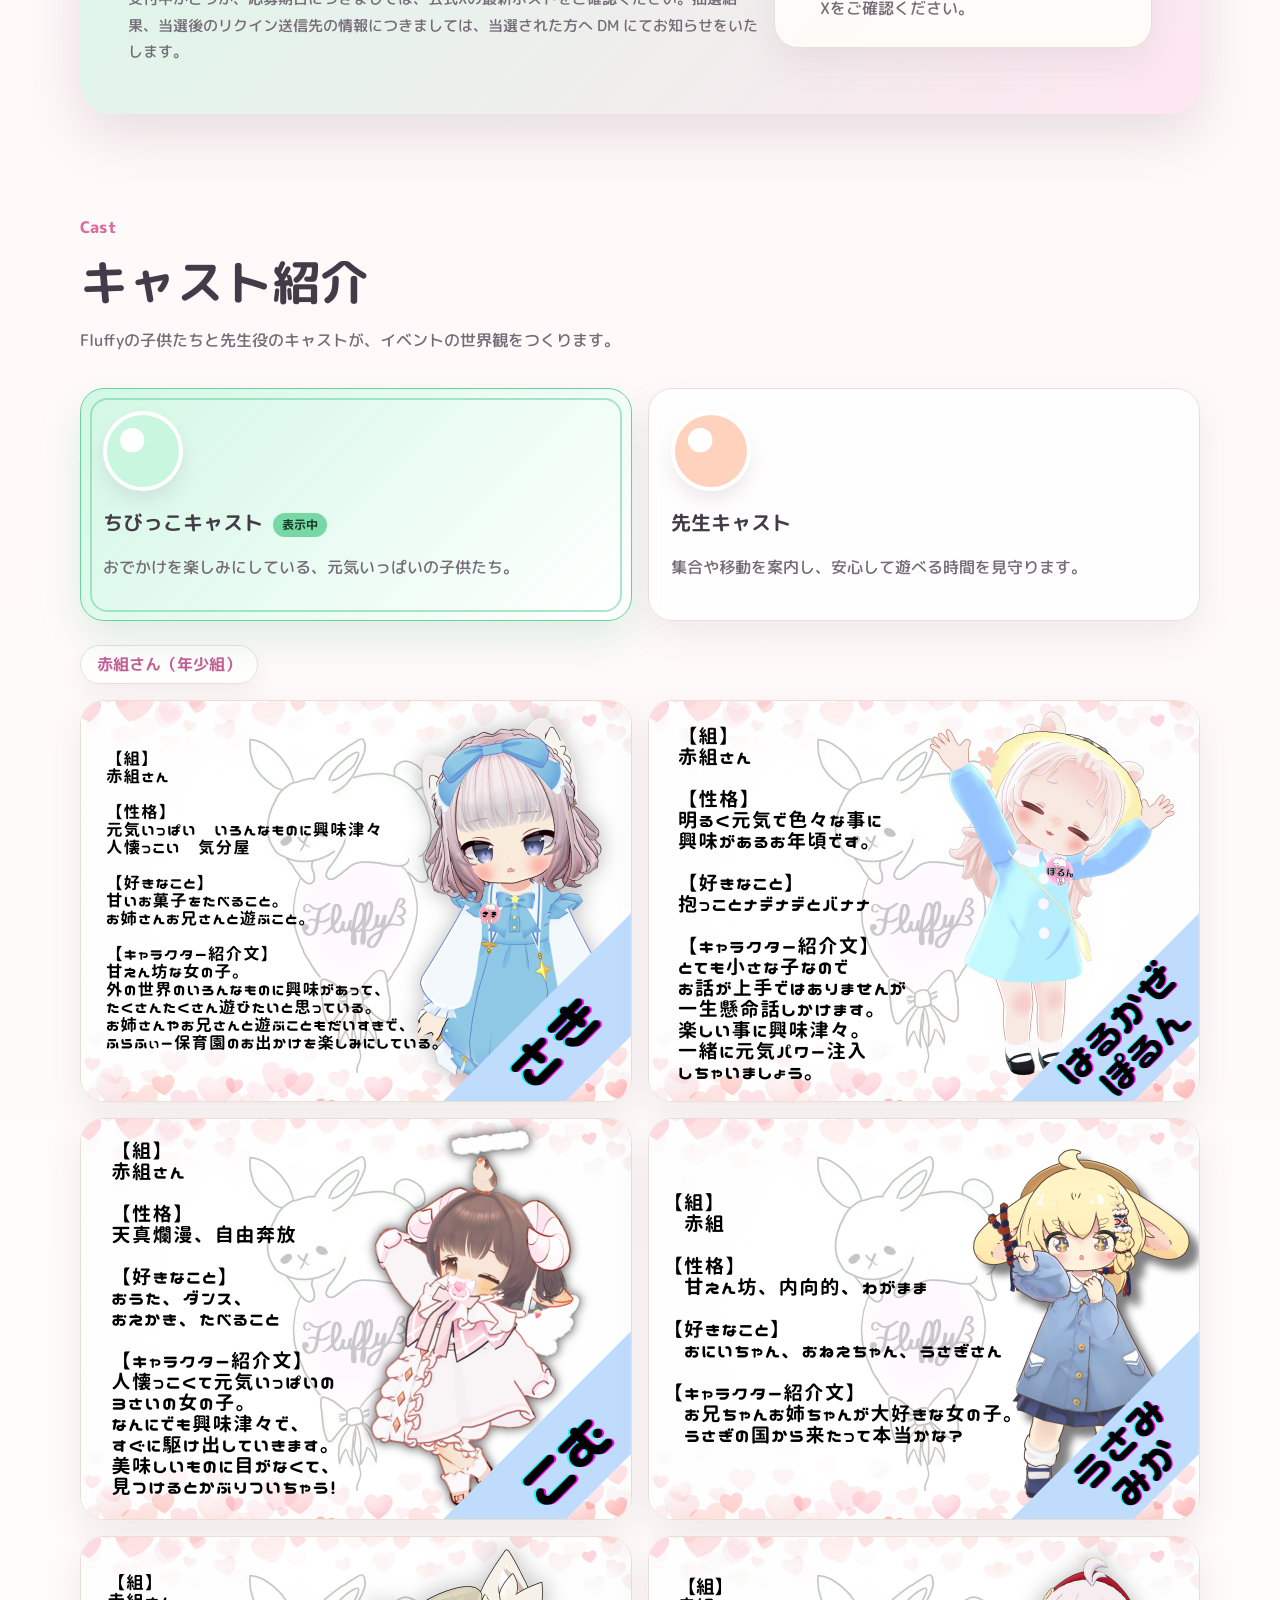
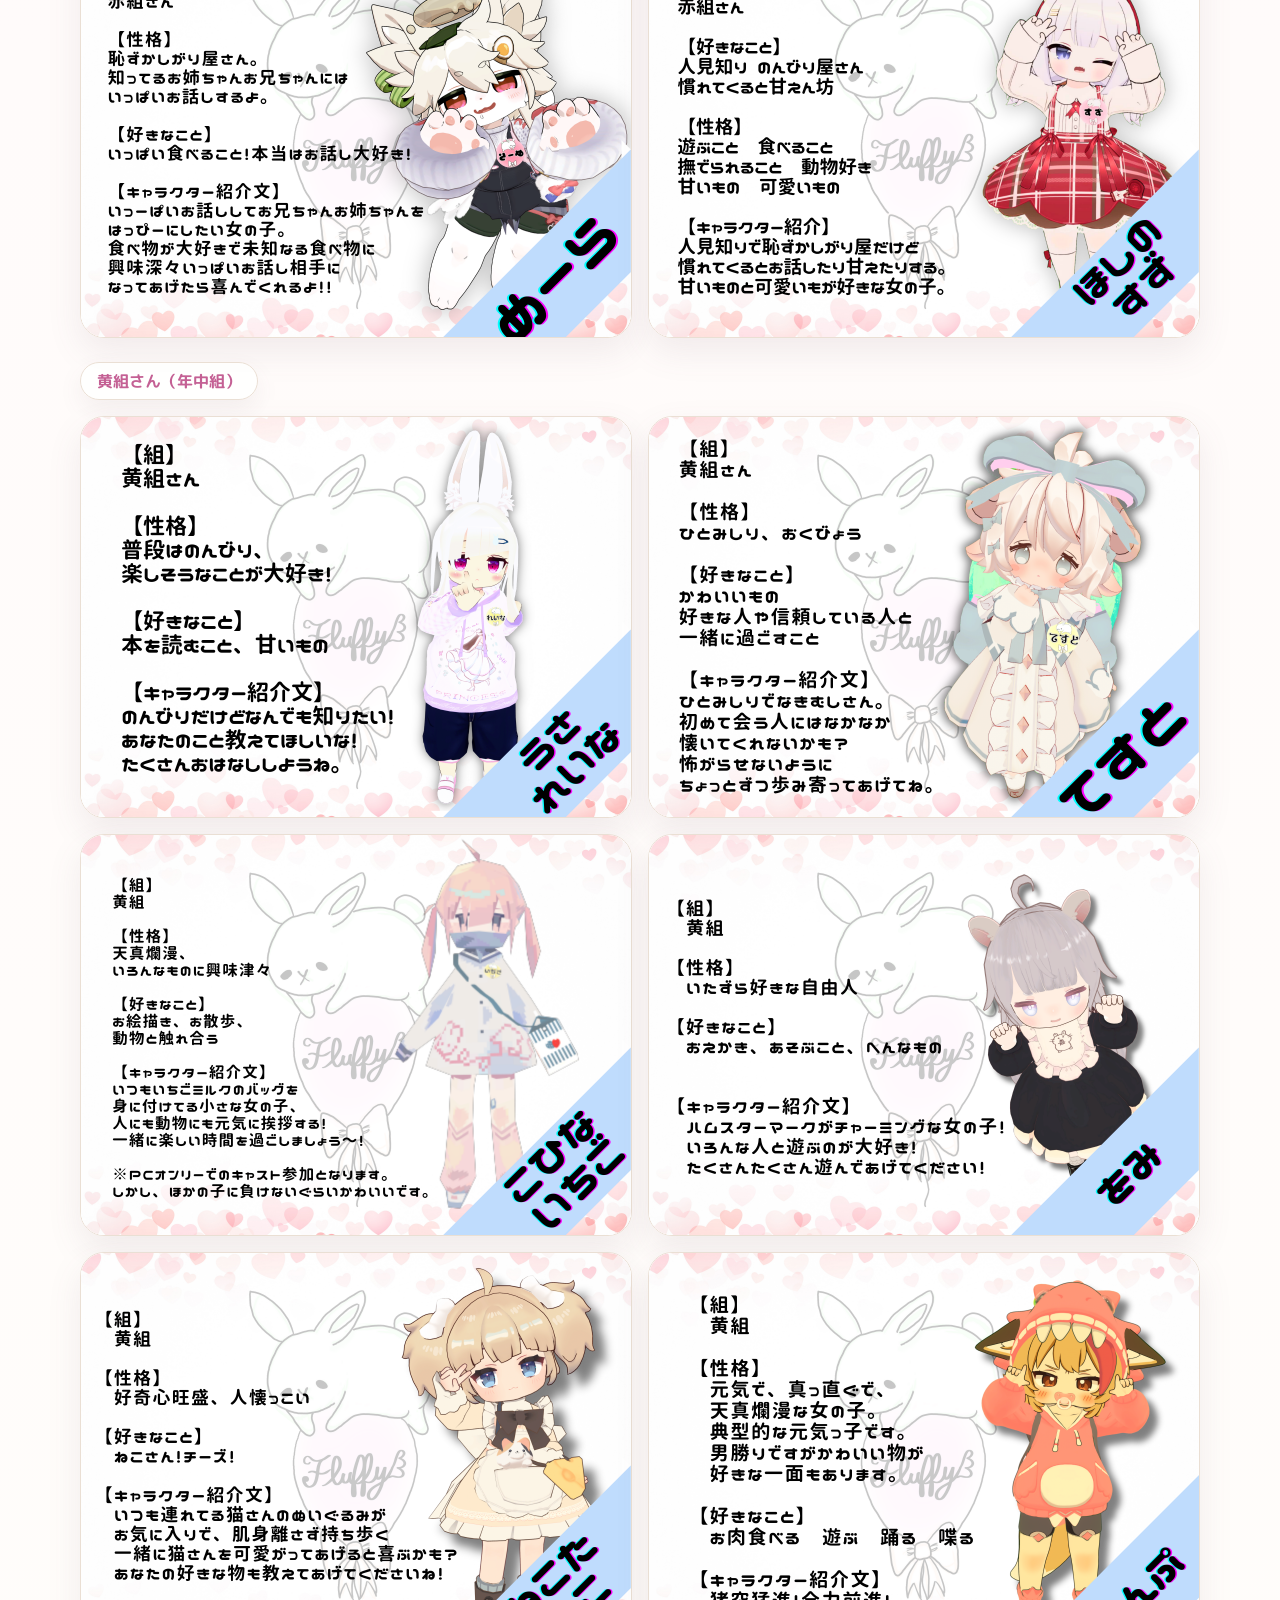
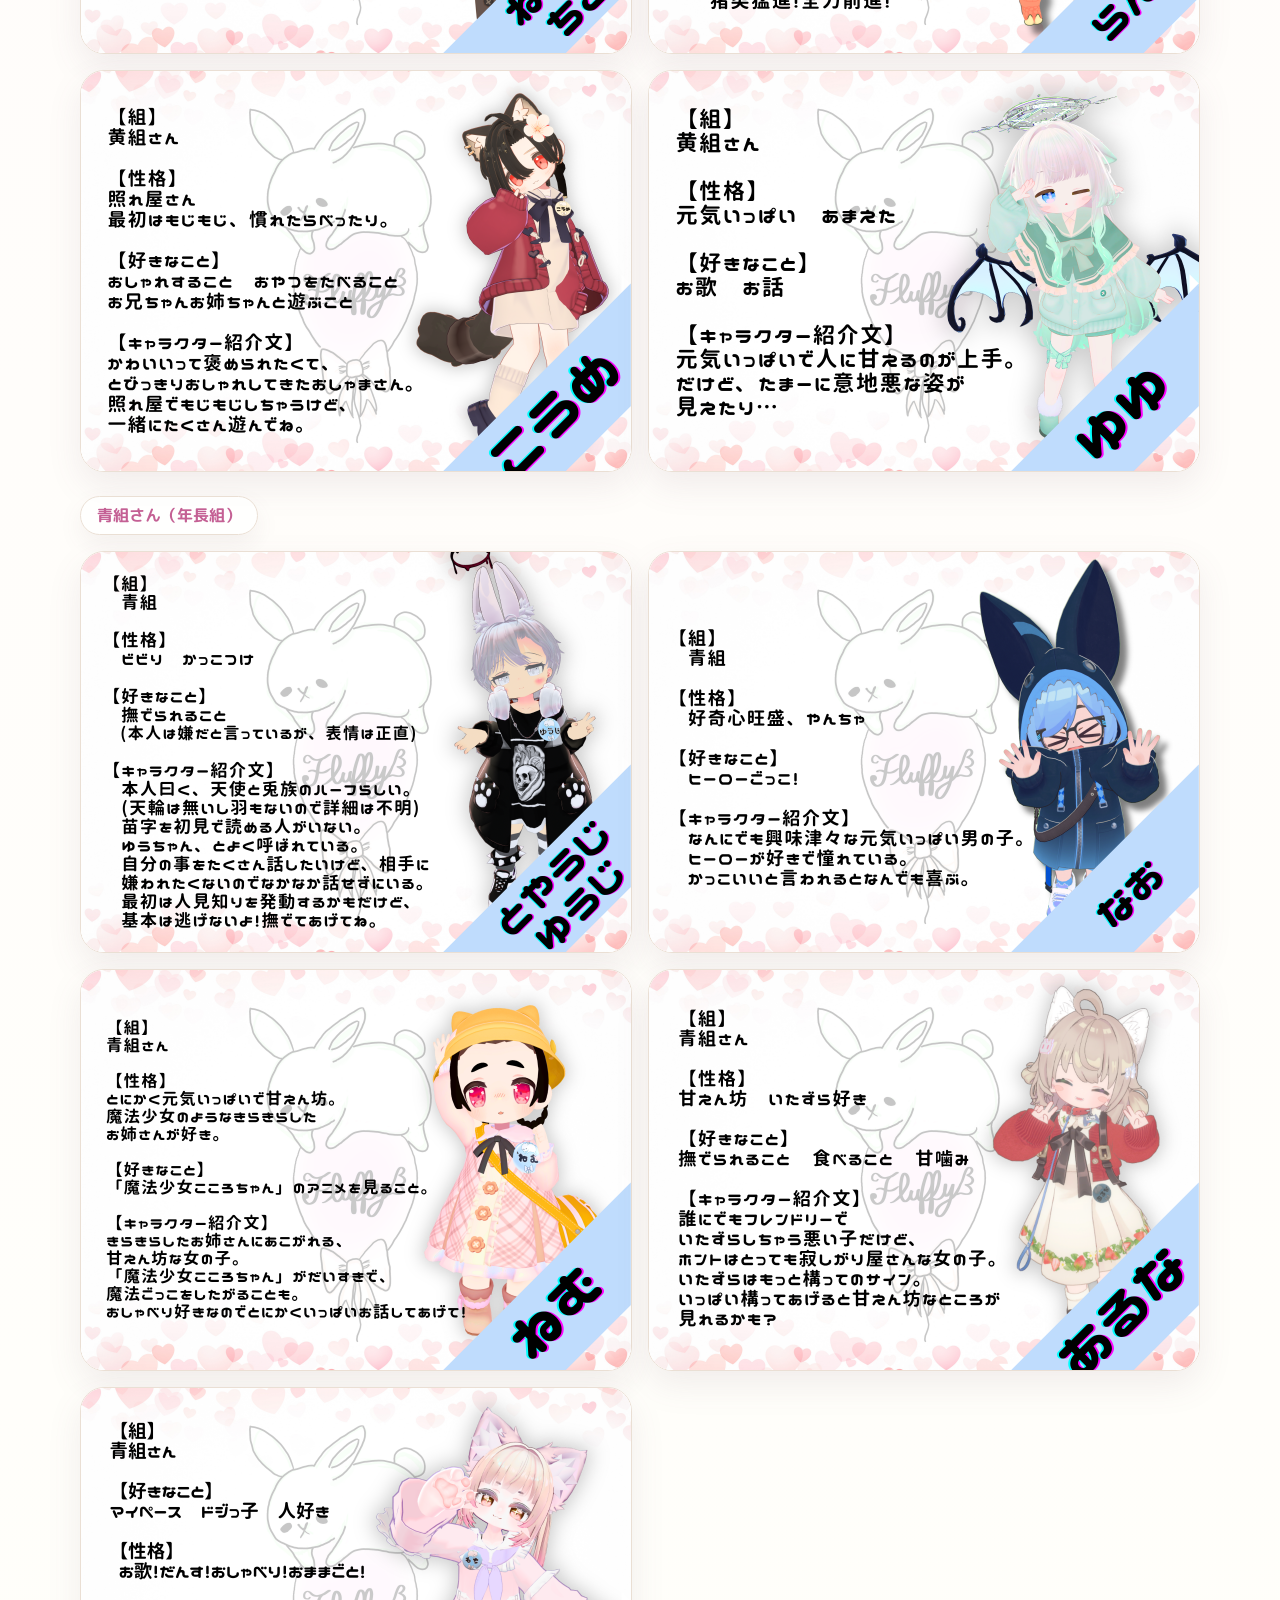
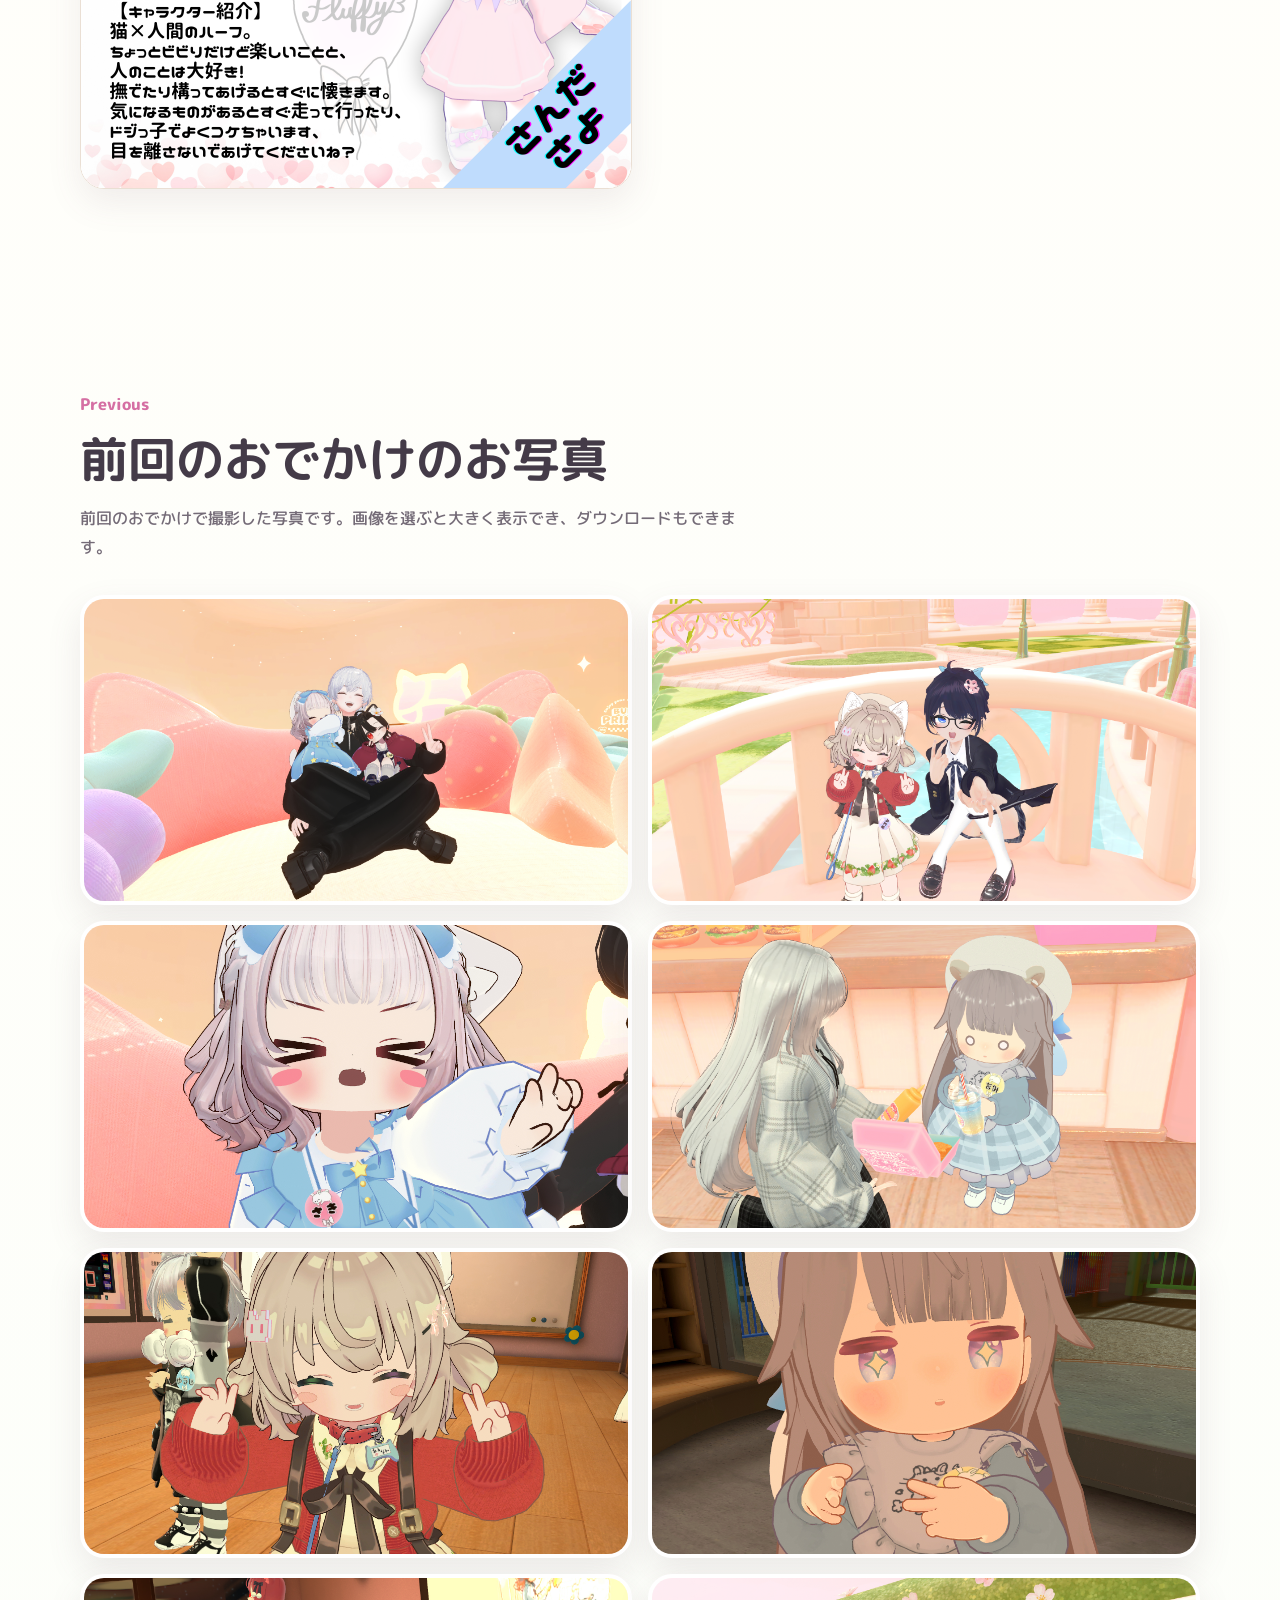
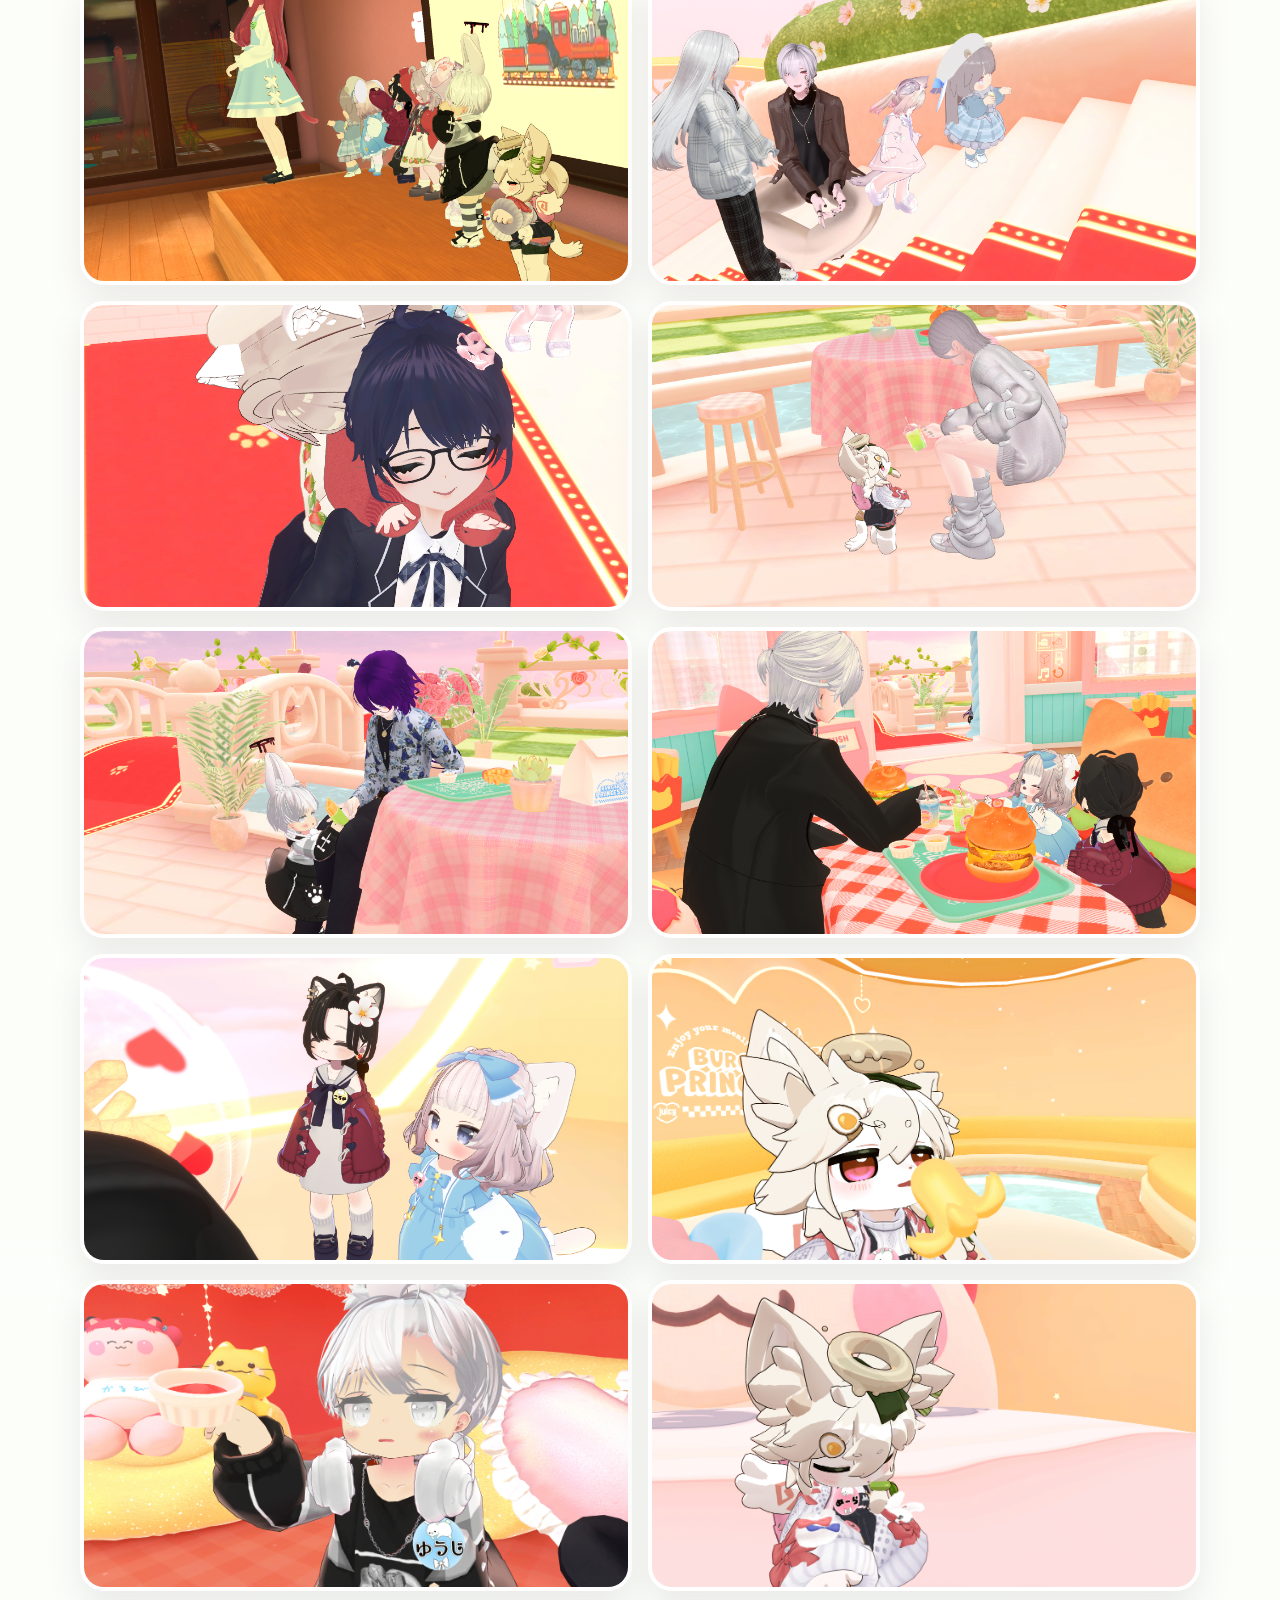
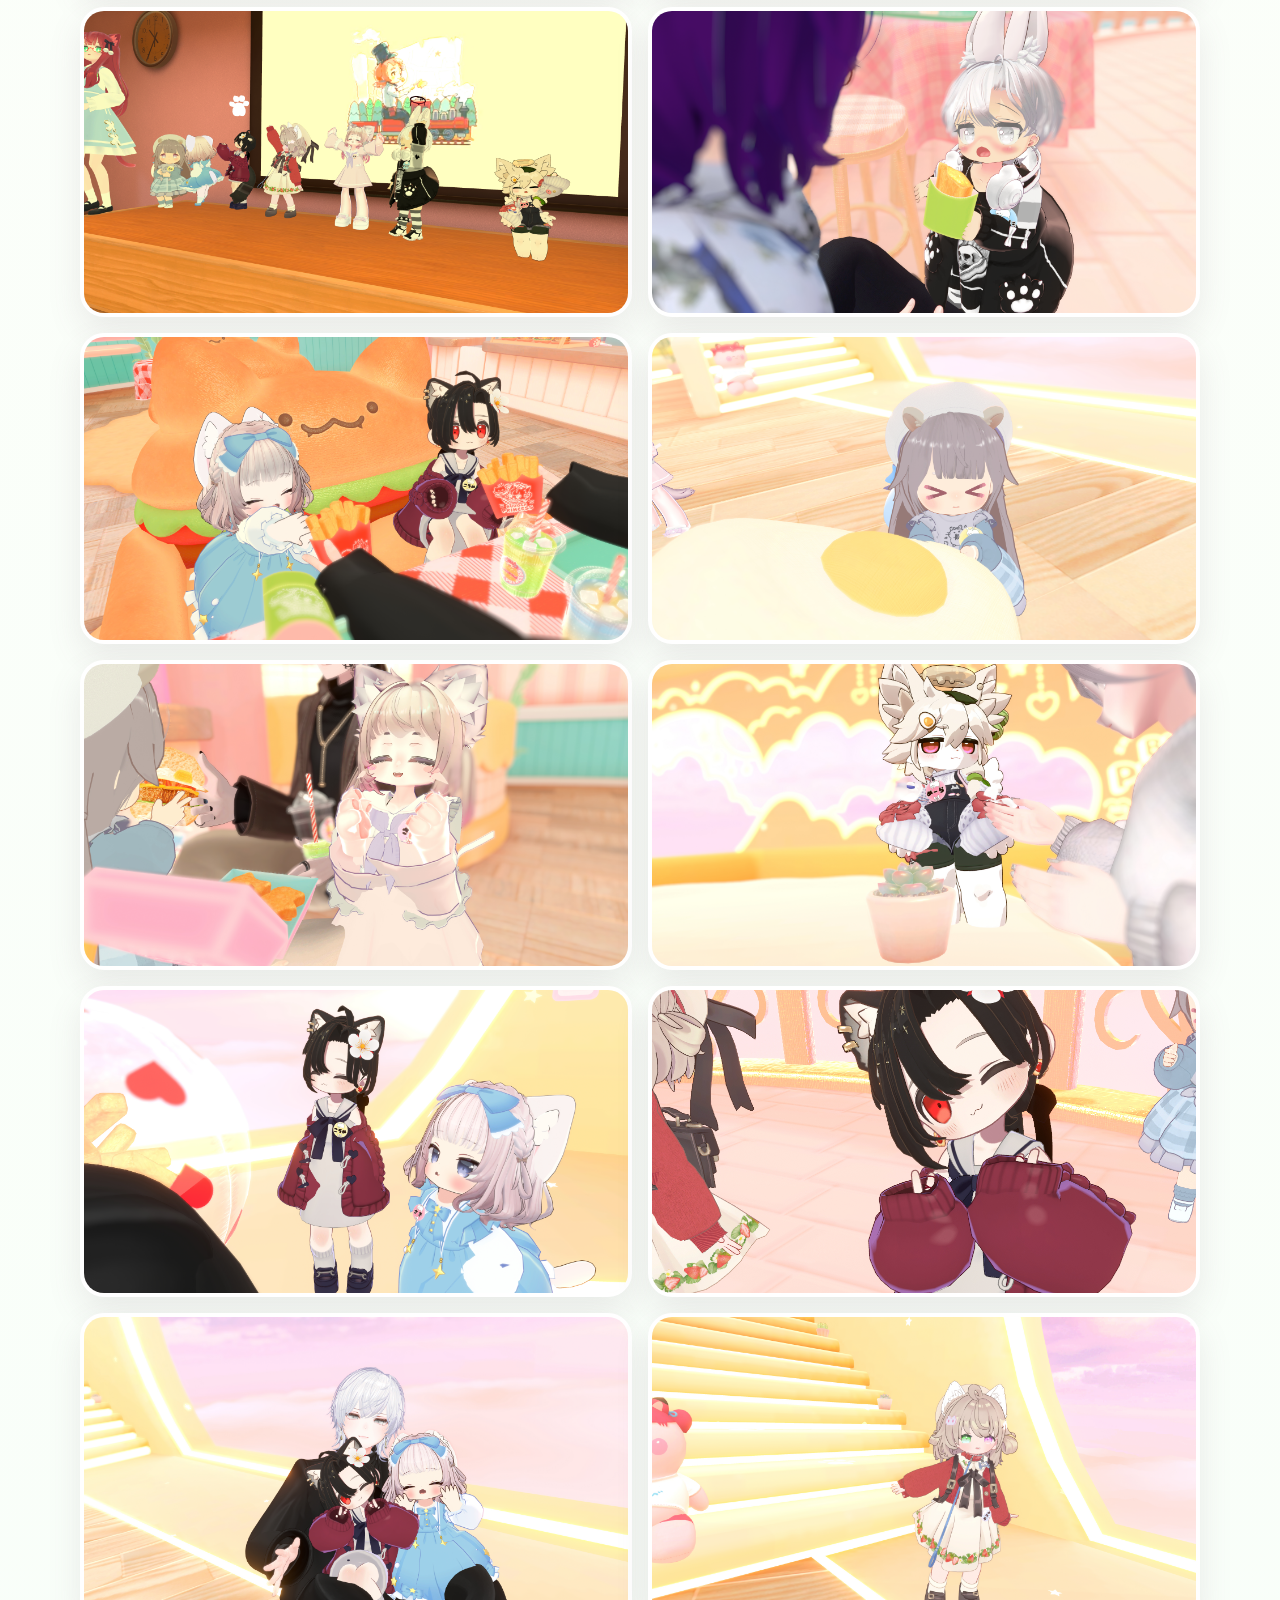
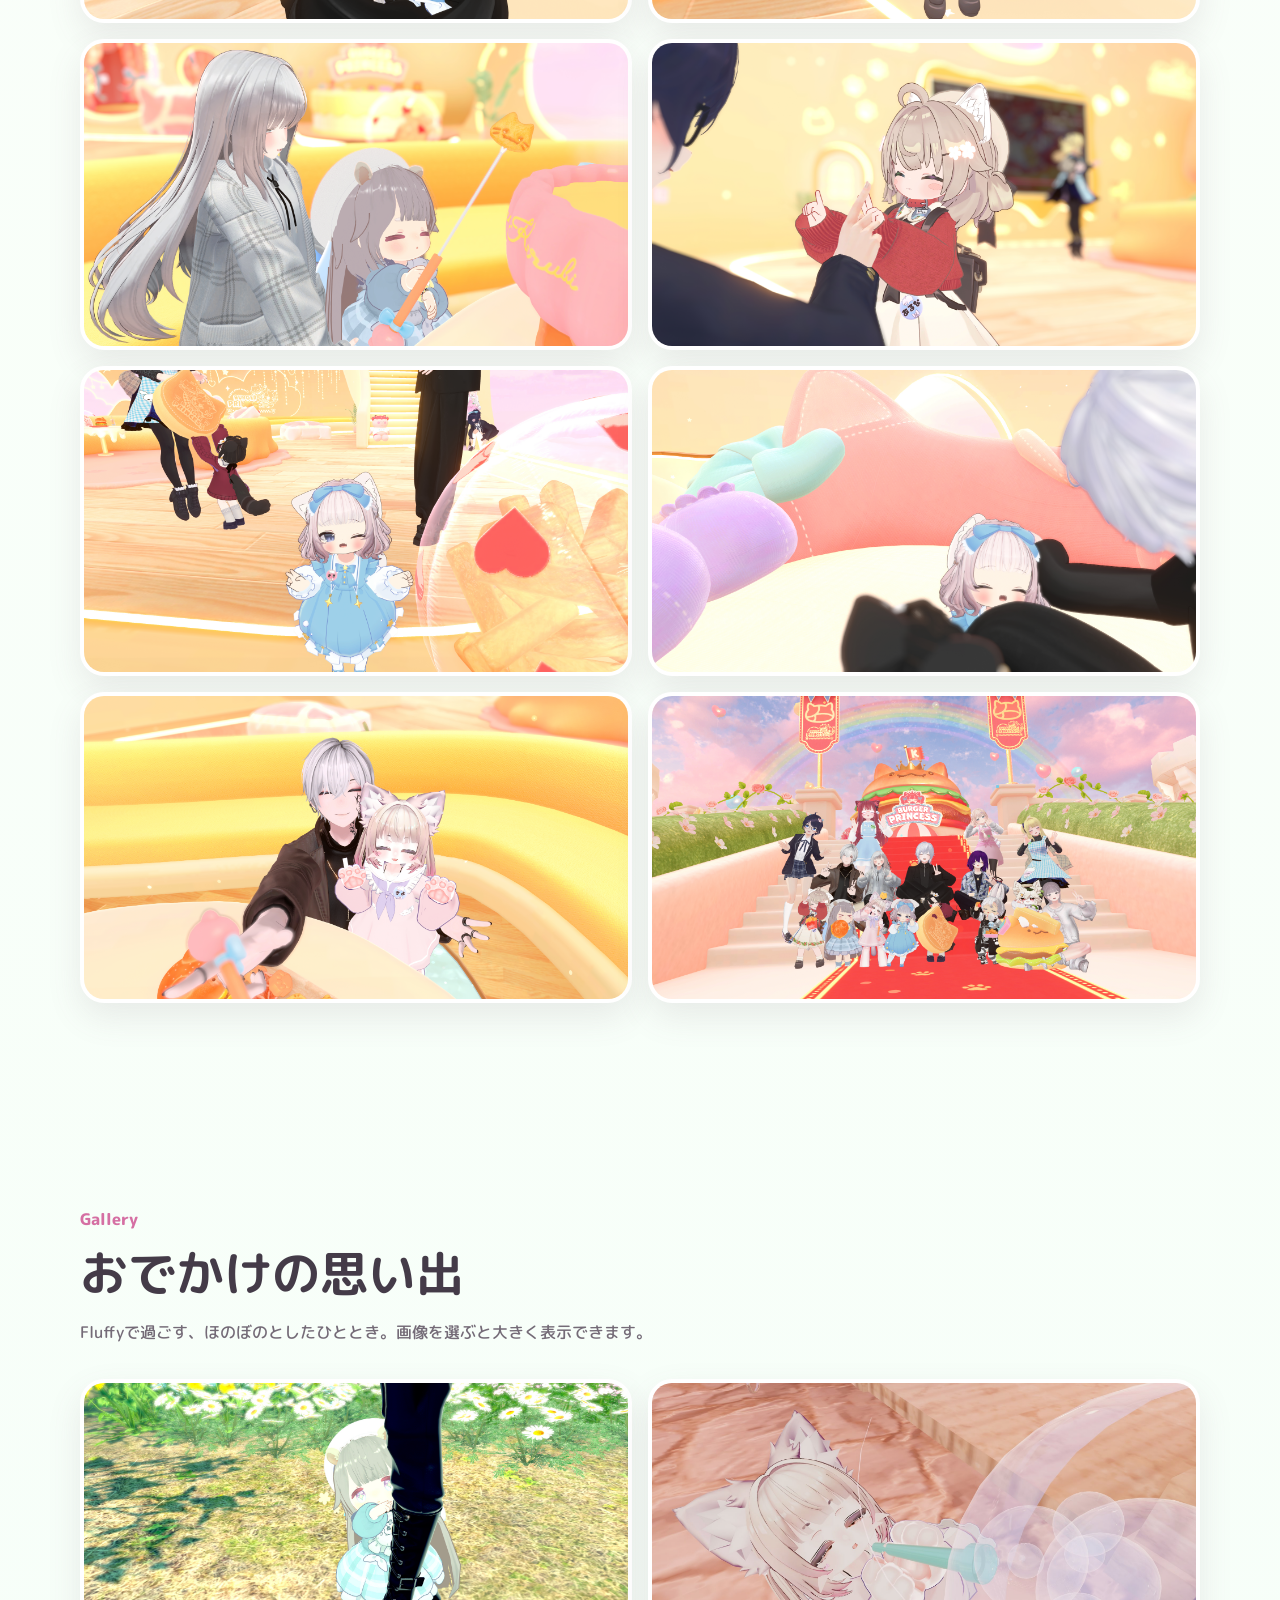
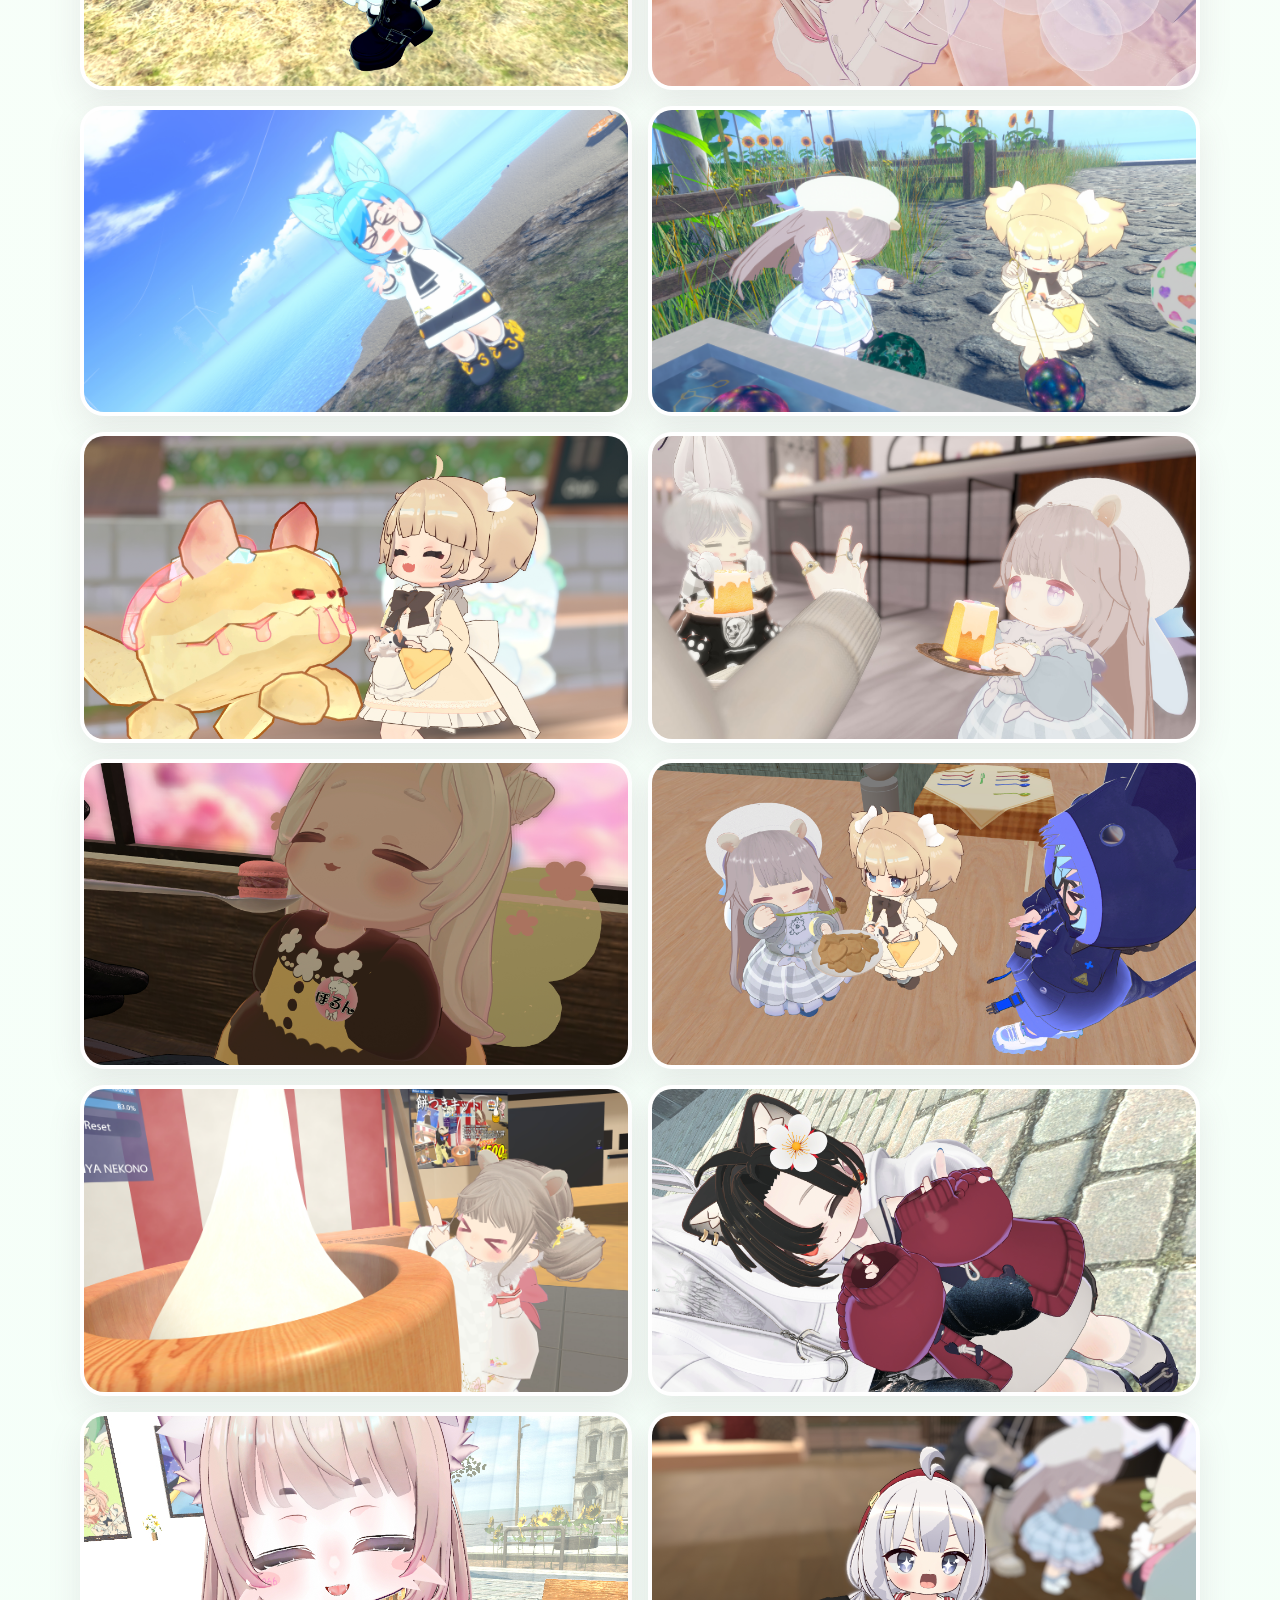
==== commit 1bac3dd9: "Remove fixed background color circles" ====
--- a/index.html
+++ b/index.html
@@ -12,7 +12,7 @@
     <link rel="preconnect" href="https://fonts.googleapis.com">
     <link rel="preconnect" href="https://fonts.gstatic.com" crossorigin>
     <link href="https://fonts.googleapis.com/css2?family=M+PLUS+Rounded+1c:wght@400;500;700;800&family=Yomogi&display=swap" rel="stylesheet">
-    <link rel="stylesheet" href="data/styles.css?v=37">
+    <link rel="stylesheet" href="data/styles.css?v=38">
   </head>
   <body>
     <div class="floating-bg" aria-hidden="true">
--- a/data/styles.css
+++ b/data/styles.css
@@ -26,10 +26,7 @@
   margin: 0;
   color: var(--ink);
   font-family: "M PLUS Rounded 1c", system-ui, sans-serif;
-  background:
-    radial-gradient(circle at 12% 18%, rgba(255, 221, 235, 0.85) 0 9rem, transparent 9.2rem),
-    radial-gradient(circle at 86% 8%, rgba(191, 232, 255, 0.7) 0 7rem, transparent 7.2rem),
-    linear-gradient(180deg, #fff6fa 0%, #fffefa 42%, #f2fff8 100%);
+  background: linear-gradient(180deg, #fff6fa 0%, #fffefa 42%, #f2fff8 100%);
   min-height: 100vh;
   overflow-x: hidden;
 }
@@ -179,7 +176,6 @@
   --duration: 24s;
   --delay: -8s;
   --opacity: 0.76;
-  --top: 70%;
 }
 
 .floating-bg span:nth-child(2) {
@@ -236,7 +232,6 @@
   --duration: 34s;
   --delay: -22s;
   --opacity: 0.48;
-  --top: 24%;
 }
 
 .floating-bg span:nth-child(9) {
@@ -317,16 +312,6 @@
   --duration: 32s;
   --delay: -7s;
   --opacity: 0.5;
-  --top: 78%;
-}
-
-.floating-bg span:nth-child(1),
-.floating-bg span:nth-child(8),
-.floating-bg span:nth-child(18) {
-  top: var(--top);
-  bottom: auto;
-  animation: none;
-  transform: translateY(-50%);
 }
 
 @keyframes float-bubble {
